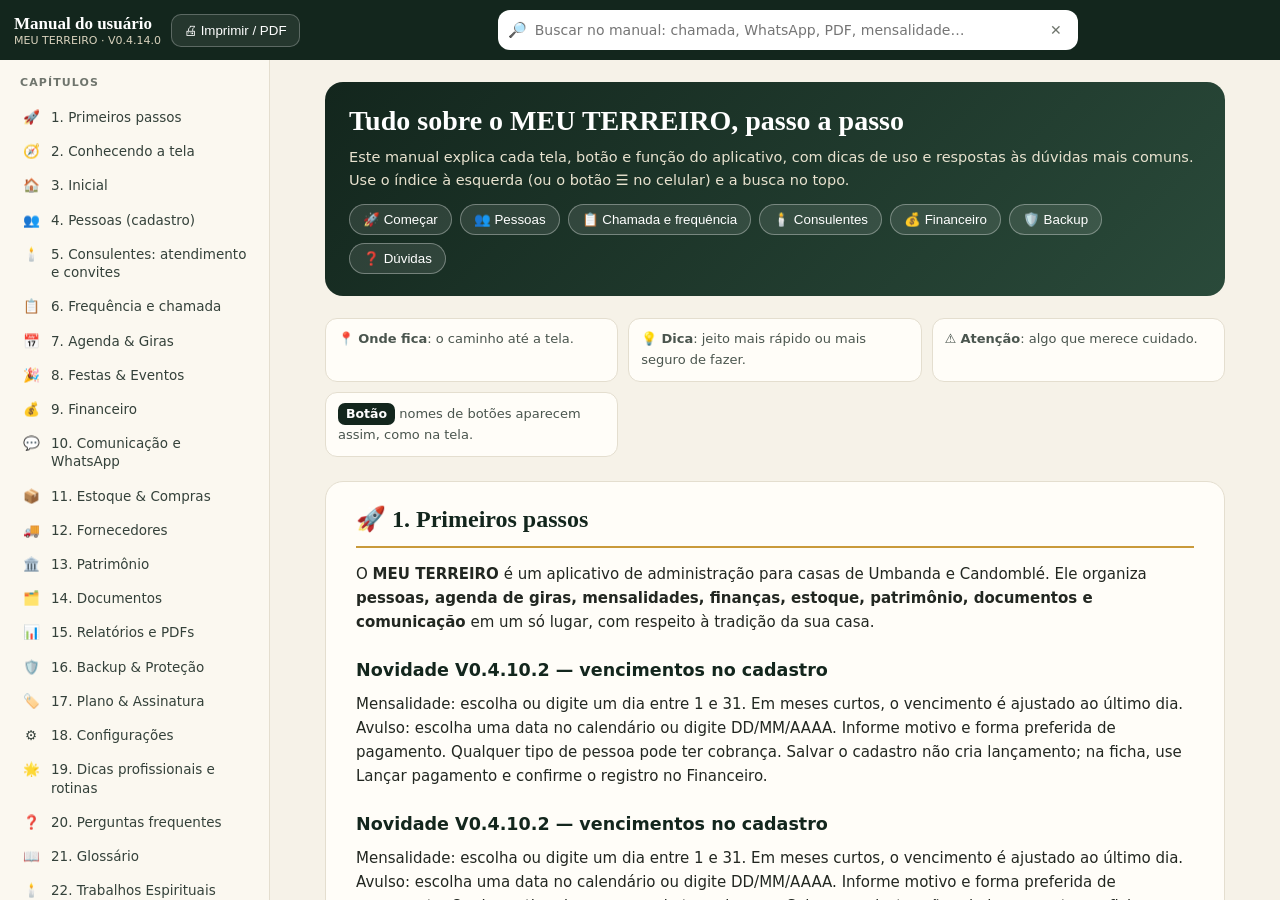
==== manual.html @ 9da07189 "Add files via upload" ====
<!doctype html>
<html lang="pt-BR"><head><meta charset="utf-8"><meta name="viewport" content="width=device-width,initial-scale=1"><title>Manual do usuário · MEU TERREIRO</title><style>html,body{margin:0;height:100%;background:#f6f2e8}</style></head><body><div id="app"></div><script>
const MT_MANUAL=[{"id": "inicio", "icon": "🚀", "title": "Primeiros passos", "html": "\n<p>O <b>MEU TERREIRO</b> é um aplicativo de administração para casas de Umbanda e Candomblé. Ele organiza <b>pessoas, agenda de giras, mensalidades, finanças, estoque, patrimônio, documentos e comunicação</b> em um só lugar, com respeito à tradição da sua casa.</p>\n<h3>Novidade V0.4.10.2 — vencimentos no cadastro</h3><p>Mensalidade: escolha ou digite um dia entre 1 e 31. Em meses curtos, o vencimento é ajustado ao último dia. Avulso: escolha uma data no calendário ou digite DD/MM/AAAA. Informe motivo e forma preferida de pagamento. Qualquer tipo de pessoa pode ter cobrança. Salvar o cadastro não cria lançamento; na ficha, use Lançar pagamento e confirme o registro no Financeiro.</p><h3>Novidade V0.4.10.2 — vencimentos no cadastro</h3><p>Mensalidade: escolha ou digite um dia entre 1 e 31. Em meses curtos, o vencimento é ajustado ao último dia. Avulso: escolha uma data no calendário ou digite DD/MM/AAAA. Informe motivo e forma preferida de pagamento. Qualquer tipo de pessoa pode ter cobrança. Salvar o cadastro não cria lançamento; na ficha, use Lançar pagamento e confirme o registro no Financeiro.</p><h3>Como seus dados são guardados</h3>\n<ul>\n<li>Os dados ficam <b>salvos no próprio aparelho</b> (celular ou computador), com cópia interna de segurança. Funciona mesmo sem internet depois de aberto uma vez.</li>\n<li>O celular e o computador <b>não sincronizam entre si</b>. Se usar nos dois, cada um terá seus próprios dados. Para levar os dados de um aparelho ao outro, use <span class=\"mm-b\">Backup completo</span> e <span class=\"mm-b\">Restaurar</span> (capítulo Backup &amp; Proteção).</li>\n<li>O app <b>nunca envia mensagens sozinho</b>: ele abre o WhatsApp com o texto pronto e você confirma o envio.</li>\n</ul>\n<h3>Primeiro acesso (criar o login)</h3>\n<div class=\"mm-where\"><b>📍 Onde fica:</b> tela “Prepare seu acesso”, que aparece ao abrir o app pela primeira vez.</div>\n<ol class=\"mm-steps\">\n<li>Digite o <b>nome do responsável</b> (administrador).</li>\n<li>Informe o <b>WhatsApp do administrador</b>. Ele é usado como destino seguro nos testes do Modo Demonstração, para nenhuma mensagem de teste chegar a outras pessoas.</li>\n<li>Escolha um <b>login</b> e crie uma <b>senha</b> (mínimo de 6 caracteres). Digite a senha de novo em <b>Confirme a senha</b>.</li>\n<li>Marque <b>“Li e aceito os Termos de Uso e a Política de Privacidade”</b>. Você pode ler os dois antes, tocando nos links.</li>\n<li>Toque em <span class=\"mm-b\">Criar acesso no MEU TERREIRO</span>. Em telas pequenas ou janelas baixas, role a tela até o fim para ver o botão.</li>\n</ol>\n<div class=\"mm-warn\"><b>⚠️ Atenção:</b> não existe recuperação automática de senha por e-mail, porque os dados ficam só no seu aparelho. Anote login e senha em local seguro e mantenha <b>backups</b> em dia.</div>\n<h3>Instalar como aplicativo</h3>\n<ul>\n<li><b>Android (Chrome):</b> menu ⋮ → <i>Instalar aplicativo</i>.</li>\n<li><b>iPhone/iPad (Safari):</b> botão Compartilhar → <i>Adicionar à Tela de Início</i>.</li>\n<li><b>Computador (Chrome/Edge):</b> ícone <i>Instalar</i> na barra de endereço.</li>\n</ul>\n<div class=\"mm-tip\"><b>💡 Dica:</b> instalado, o MEU TERREIRO abre com ícone próprio, em tela cheia, como um aplicativo comum.</div>\n<h3>Período gratuito e Plano PRO</h3>\n<p>O app oferece <b>30 dias grátis</b> por aparelho. Depois disso entra em <b>Modo Restrito</b>: seus dados continuam guardados, mas os módulos operacionais ficam bloqueados até a ativação do Plano PRO. Backup, restauração, configurações e assinatura continuam disponíveis. Detalhes no capítulo Plano &amp; Assinatura.</p>\n<h3>Roteiro recomendado para começar</h3>\n<ol class=\"mm-steps\">\n<li><b>Dados da Casa</b> (Configurações): nome, contatos, endereço, logo e texto do rodapé dos PDFs.</li>\n<li><b>Listas de apoio</b> (Configurações): valor padrão da mensalidade, categorias financeiras, centros de custo, tipos de evento e categorias de estoque.</li>\n<li><b>Pessoas</b>: cadastre mensalistas, consulentes e convidados.</li>\n<li><b>Agenda &amp; Giras</b>: cadastre as próximas giras e reuniões.</li>\n<li><b>Frequência</b>: ajuste a meta (Configurações → Frequência) e passe a fazer a chamada nas giras.</li>\n<li><b>Financeiro</b>: cadastre as contas em Caixa &amp; Bancos e comece a lançar.</li>\n<li><b>Backup</b>: faça seu primeiro <span class=\"mm-b\">Backup completo</span> e guarde fora do aparelho.</li>\n</ol>\n<div class=\"mm-tip\"><b>💡 Dica:</b> prefere aprender fazendo? Em <b>Configurações → Tutorial guiado</b> o app leva você tela por tela, e o botão <span class=\"mm-b\">Modo Demonstração</span> preenche tudo com dados fictícios para treinar sem risco.</div>\n"}, {"id": "tela", "icon": "🧭", "title": "Conhecendo a tela", "html": "\n<h3>No computador</h3>\n<p>O <b>menu lateral</b> fica à esquerda, em três grupos:</p>\n<table class=\"mm-table\"><thead><tr><th>Grupo</th><th>Telas</th></tr></thead><tbody>\n<tr><td>Principal</td><td>Inicial · Pessoas · Agenda &amp; Giras · Financeiro · Comunicação</td></tr>\n<tr><td>Organização</td><td>Festas &amp; Eventos · Estoque &amp; Compras · Fornecedores · Patrimônio · Documentos · Relatórios</td></tr>\n<tr><td>Sistema</td><td>Backup &amp; Proteção · Plano &amp; Assinatura · Configurações</td></tr>\n</tbody></table>\n<div class=\"mm-tip\"><b>💡 Dica:</b> se a janela for baixa (notebook), o menu lateral ganha uma <b>barra de rolagem</b> própria. Role para ver todos os itens.</div>\n<p>No <b>topo</b> ficam o nome da casa e a tela atual, a <b>busca</b> (lupa), o <b>sino</b> (pendências e avisos) e o seu perfil (Administrador).</p>\n<h3>No celular</h3>\n<p>A <b>barra inferior</b> traz os módulos principais: <b>Inicial, Pessoas, Agenda &amp; Giras, Financeiro, Estoque &amp; Compras</b> e <b>Mais</b>. Tudo o que não cabe na barra (Comunicação, Festas &amp; Eventos, Documentos, Fornecedores, Patrimônio, Relatórios, Backup &amp; Proteção e Configurações) está em <b>Mais</b>.</p>\n<div class=\"mm-tip\"><b>💡 Dica:</b> não achou uma função? Procure primeiro em <b>Mais</b>.</div>\n<h3>Padrões que se repetem em todo o app</h3>\n<table class=\"mm-table\"><thead><tr><th>Elemento</th><th>Como funciona</th></tr></thead><tbody>\n<tr><td>Botão escuro no topo</td><td>É a ação principal da tela (ex.: <span class=\"mm-b\">Novo cadastro</span>, <span class=\"mm-b\">Novo lançamento</span>).</td></tr>\n<tr><td>Janelas (modais)</td><td>Formulários abrem numa janela com <span class=\"mm-b w\">Cancelar</span> e <span class=\"mm-b\">Salvar</span>. Toque no ✕ ou em Cancelar para fechar sem salvar.</td></tr>\n<tr><td>Busca e filtros</td><td>Campos “Buscar…” filtram a lista enquanto você digita. Abas e botões em pílula filtram por situação.</td></tr>\n<tr><td>PDF</td><td>Quase todas as telas têm botão de PDF. O arquivo abre em outra janela para imprimir ou salvar.</td></tr>\n<tr><td>Máscaras</td><td>Telefones, valores em R$, CPF/CNPJ e CEP são formatados enquanto você digita. Em dinheiro, digite só os números: 8500 vira <b>85,00</b>.</td></tr>\n<tr><td>Datas</td><td>Mostradas como dd/mm/aaaa. Os campos de data usam o seletor do seu aparelho.</td></tr>\n<tr><td>Valores</td><td>Em reais (R$). O botão <span class=\"mm-b w\">Ocultar valores</span>, no Financeiro, esconde os números quando outras pessoas estiverem olhando a tela.</td></tr>\n</tbody></table>\n"}, {"id": "inicial", "icon": "🏠", "title": "Inicial", "html": "\n<p>A tela <b>Inicial</b> é a sua central de atenção: mostra o que exige ação sem você precisar abrir cada módulo.</p>\n<div class=\"mm-where\"><b>📍 Onde fica:</b> menu → <b>Inicial</b> (primeiro item).</div>\n<table class=\"mm-table\"><thead><tr><th>Bloco</th><th>O que mostra</th></tr></thead><tbody>\n<tr><td>Próxima gira</td><td>O próximo compromisso da agenda, com data, hora e local.</td></tr>\n<tr><td>Avisos importantes</td><td>Alertas que merecem sua atenção, como: <b>chamada pendente</b> de uma gira recente, pessoas com <b>faltas seguidas</b> ou <b>abaixo da meta</b> de frequência, e lembrete de <b>backup externo</b>. Cada aviso é um botão que leva direto à tela certa; os avisos de frequência mostram <b>os nomes</b> das pessoas e abrem a lista já filtrada.</td></tr>\n<tr><td>Precisa de atenção</td><td>Resumo do Financeiro (valor a pagar) e do Estoque (itens abaixo do mínimo).</td></tr>\n<tr><td>Ações rápidas</td><td><span class=\"mm-b\">Nova pessoa</span> · <span class=\"mm-b\">Novo compromisso</span> · <span class=\"mm-b\">Novo lançamento</span> · <span class=\"mm-b\">Programar mensagem</span>.</td></tr>\n</tbody></table>\n<div class=\"mm-tip\"><b>💡 Dica:</b> comece o dia pela Inicial e termine zerando os avisos. O <b>sino</b> no topo reúne as pendências em qualquer tela.</div>\n<div class=\"mm-warn\"><b>⚠️ Atenção:</b> se aparecer o aviso “Período gratuito encerrado · Modo Restrito”, veja o capítulo Plano &amp; Assinatura. Seus dados continuam preservados.</div>\n"}, {"id": "pessoas", "icon": "👥", "title": "Pessoas (cadastro)", "html": "\n<p><b>Pessoas</b> (antigo “Filhos da Casa”) é o cadastro principal. Ele serve de base para agenda, mensalidades, frequência, comunicação e documentos. O nome do módulo pode ser trocado em <b>Configurações → Terminologia</b>.</p>\n<div class=\"mm-where\"><b>📍 Onde fica:</b> menu → <b>Pessoas</b>. A tela tem duas abas: <b>Cadastro</b> (esta) e <b>Frequência</b> (capítulo seguinte).</div>\n<h3>Tipos de pessoa</h3>\n<table class=\"mm-table\"><thead><tr><th>Tipo</th><th>Para quem é</th><th>Contribuição</th></tr></thead><tbody>\n<tr><td>Mensalista</td><td>Quem faz parte da casa e contribui.</td><td>Mensalidade, Valor avulso ou Isento.</td></tr>\n<tr><td>Consulente</td><td>Quem frequenta a assistência e busca atendimento.</td><td>Sem contribuição ou Valor avulso.</td></tr>\n<tr><td>Convidado</td><td>Visitas e convidados.</td><td>Nenhuma.</td></tr>\n<tr><td>Outro</td><td>Qualquer vínculo que não se encaixe nos anteriores.</td><td>Nenhuma.</td></tr>\n</tbody></table>\n<div class=\"mm-tip\"><b>💡 Dica:</b> só quem é <b>Mensalista com forma “Mensalidade”</b> aparece em Financeiro → Mensalidades e como “Pendente”. Consulentes e convidados <b>nunca</b> aparecem como inadimplentes.</div>\n<h3>Cadastrar uma pessoa</h3>\n<ol class=\"mm-steps\">\n<li>Toque em <span class=\"mm-b\">Novo cadastro</span> (ou em <span class=\"mm-b\">Nova pessoa</span>, na Inicial).</li>\n<li>Preencha <b>Nome completo</b> e escolha o <b>Tipo de pessoa</b> e a <b>Situação</b> (Ativa, Inativa ou Afastada).</li>\n<li>Informe <b>Telefone</b> e <b>WhatsApp</b> (com DDD; a máscara formata sozinha), <b>E-mail</b>, <b>Nascimento</b> e <b>Data de entrada</b>.</li>\n<li>Escolha a <b>Função / vínculo</b> na lista. Se não encontrar, escolha <b>＋ Outra função (digitar manualmente)</b>, escreva e salve: a nova função fica guardada para os próximos cadastros.</li>\n<li>Preencha o <b>Grupo</b> se a casa trabalha com grupos.</li>\n<li>Na caixa <b>Contribuição</b>, escolha a <b>forma de contribuição</b> (as opções dependem do tipo) e, se houver, o <b>valor</b>. Em branco na mensalidade, vale o valor padrão da casa.</li>\n<li>Em consulentes aparece <b>“Quer receber convite para as giras”</b>. Marque quem pediu para ser avisado.</li>\n<li><b>Controlar frequência</b>: já vem marcado para Mensalistas. Desmarque quem não entra na chamada; marque em outros tipos quando fizer sentido.</li>\n<li>Opcional: <b>Contato de emergência</b> e <b>Observação restrita</b> (anotação interna que <u>nunca</u> sai nos PDFs).</li>\n<li>Toque em <span class=\"mm-b\">Salvar</span>.</li>\n</ol>\n<h3>Funções disponíveis na lista</h3>\n<p>A lista traz cargos <b>gerais</b> (Filho(a) da Casa, Médium, Diretoria, Tesouraria, Secretaria, Voluntário), da <b>Umbanda</b> (Dirigente Espiritual, Pai/Mãe Pequeno(a), Médium de Incorporação, de Corrente/Desenvolvimento e de Sustentação, Cambono, Curimbeiro/Ogã, Zelador(a) de Altar/Peji) e do <b>Candomblé</b> (Ialorixá, Babalorixá, Iyaegbé/Babaegbé, Ialaxé/Babalaxé, Iyakekerê/Babakekerê, Abiã, Iyawô/Cassuté, Ebomi, Alabê, Ogã, Ekedi, Axogum, Iyabassé, Babalossayn, Pejigan, Iyamoro/Dagã/Sidagã, Iyaefun/Babaefun). Funções que você cadastrar manualmente aparecem no grupo “Cadastradas por você”.</p>\n<h3>A lista de pessoas</h3>\n<p>No computador a lista é uma <b>tabela</b> (Nome, Tipo · Função, Aniversário, Contribuição, Contato); no celular, <b>cartões</b>. As duas mostram as mesmas informações.</p>\n<table class=\"mm-table\"><thead><tr><th>Botão / campo</th><th>O que faz</th></tr></thead><tbody>\n<tr><td>Buscar</td><td>Procura por nome, telefone ou função.</td></tr>\n<tr><td>Todos · Ativos · Pendentes · Inativos</td><td>Filtra pela situação. “Pendentes” são mensalistas sem a mensalidade do mês.</td></tr>\n<tr><td>Todos os tipos · Mensalistas · Consulentes · Convidados</td><td>Filtra pelo tipo de pessoa (com a contagem de cada um).</td></tr>\n<tr><td>🎂 Aniversariantes do mês</td><td>Abre a lista de aniversários do mês (veja abaixo).</td></tr>\n<tr><td>📅 Agendar atendimento</td><td>Agenda um atendimento de consulente (capítulo Consulentes).</td></tr>\n<tr><td>📣 Convidar consulentes para gira</td><td>Convida consulentes um a um pelo WhatsApp (capítulo Consulentes).</td></tr>\n<tr><td>PDF desta lista</td><td>Gera o PDF exatamente com os filtros que estão na tela.</td></tr>\n<tr><td>WhatsApp</td><td>Aparece para toda pessoa que tem WhatsApp cadastrado. Abre a conversa com uma mensagem pronta (lembrete de mensalidade, se estiver pendente, ou mensagem geral).</td></tr>\n<tr><td>🎂 Parabenizar</td><td>Aparece no dia do aniversário da pessoa e abre o WhatsApp com a mensagem de feliz aniversário.</td></tr>\n<tr><td>Abrir / Abrir ficha</td><td>Abre a ficha individual.</td></tr>\n</tbody></table>\n<h3>Aniversariantes do mês</h3>\n<ol class=\"mm-steps\">\n<li>Toque em <span class=\"mm-b g\">🎂 Aniversariantes do mês</span>. O número ao lado mostra quantos são.</li>\n<li>Troque o <b>Mês</b> no seletor para ver outros meses.</li>\n<li>Em cada nome, <span class=\"mm-b g\">Parabéns</span> abre o WhatsApp com a mensagem pronta; <span class=\"mm-b w\">PDF</span> gera a lista do mês.</li>\n</ol>\n<p>No dia do aniversário, um aviso “Aniversário hoje” aparece também no topo da lista, com o botão <span class=\"mm-b g\">Parabenizar</span>.</p>\n<div class=\"mm-tip\"><b>💡 Dica:</b> preencha o <b>Nascimento</b> de todos: é ele que alimenta os aniversários. Pessoas inativas não entram na lista.</div>\n<h3>Ficha individual</h3>\n<div class=\"mm-where\"><b>📍 Onde fica:</b> Pessoas → <span class=\"mm-b w\">Abrir</span> na linha da pessoa.</div>\n<p>Mostra os dados completos (tipo, função, aniversário, contribuição, <b>frequência dos últimos 3 meses</b>) e o <b>histórico</b> vinculado. Botões: <span class=\"mm-b w\">Editar</span> (também permite excluir), <span class=\"mm-b w\">WhatsApp</span> e <span class=\"mm-b w\">PDF da ficha</span>.</p>\n<div class=\"mm-warn\"><b>⚠️ Atenção:</b> para quem deixou a casa, prefira marcar como <b>Inativa</b> em vez de excluir: assim o histórico é preservado. O <b>PDF da ficha</b> não inclui a observação restrita.</div>\n"}, {"id": "consulentes", "icon": "🕯️", "title": "Consulentes: atendimento e convites", "html": "\n<p>Dois recursos facilitam o dia a dia com a assistência: <b>agendar atendimento</b> (com confirmação pelo WhatsApp) e <b>convidar para as giras</b> sem precisar lembrar de um por um.</p>\n<h3>Agendar atendimento</h3>\n<div class=\"mm-where\"><b>📍 Onde fica:</b> Pessoas → <span class=\"mm-b\">📅 Agendar atendimento</span> (geral) ou <span class=\"mm-b w\">📅 Agendar</span> na linha do consulente. Também na <b>Agenda</b> e em <b>Comunicação</b>.</div>\n<ol class=\"mm-steps\">\n<li>Escolha o <b>Consulente</b> (já vem selecionado se você abriu pela linha dele).</li>\n<li>Informe <b>Data</b> e <b>Horário</b>.</li>\n<li>Escolha a <b>Modalidade</b>:\n <ul><li><b>Presencial:</b> aparece o campo <b>Endereço enviado ao consulente</b>. Ele vem preenchido com o endereço da casa (Configurações → Dados da Casa) e pode ser ajustado.</li>\n <li><b>Online:</b> aparece <b>Link da videochamada (opcional)</b>. Se você ainda não criou o link, deixe em branco: a mensagem avisa que o link será criado e enviado antes do horário. Se já tiver, cole o link e ele segue na mensagem.</li></ul></li>\n<li>Escreva <b>Observações internas</b>, se quiser.</li>\n<li>Toque em <span class=\"mm-b\">Salvar na agenda</span> para só registrar, ou em <span class=\"mm-b g\">Salvar e enviar WhatsApp</span> para registrar e abrir a confirmação pronta no WhatsApp.</li>\n</ol>\n<p>O atendimento fica <b>registrado na Agenda</b> como compromisso do tipo <i>Atendimento</i>, vinculado ao consulente, com status Confirmado.</p>\n<div class=\"mm-tip\"><b>💡 Dica:</b> a mensagem de confirmação traz data, dia da semana, horário e modalidade, com a orientação de chegar 15 minutos antes (presencial) ou de entrar em local tranquilo e com boa conexão (online).</div>\n<div class=\"mm-warn\"><b>⚠️ Atenção:</b> se o consulente não tiver WhatsApp cadastrado, o atendimento é salvo normalmente, mas a mensagem não pode ser enviada.</div>\n<h3>Convidar consulentes para a gira</h3>\n<div class=\"mm-where\"><b>📍 Onde fica:</b> Pessoas → <span class=\"mm-b\">📣 Convidar consulentes para gira</span>. Também na <b>Agenda</b> e em <b>Comunicação → Mensagens para consulentes</b>.</div>\n<ol class=\"mm-steps\">\n<li>Escolha a <b>Gira</b> na lista (aparecem as próximas giras cadastradas na Agenda). Se não houver nenhuma, cadastre antes na Agenda (tipo <b>Gira</b>).</li>\n<li>Leia e, se quiser, ajuste o texto em <b>Mensagem do convite</b>. Variáveis: <code>{nome}</code>, <code>{evento}</code>, <code>{data}</code>, <code>{hora}</code>, <code>{local}</code> e <code>{casa}</code>. O texto que você ajustar fica salvo para os próximos convites.</li>\n<li>Confira a lista: cada consulente tem uma caixa de seleção. Quem <b>não tem WhatsApp</b> ou <b>prefere não receber convites</b> fica bloqueado e identificado.</li>\n<li>Toque em <span class=\"mm-b\">Enviar para o próximo</span>. O WhatsApp abre com o convite do próximo consulente da fila. Confirme o envio lá, volte ao app e toque de novo. O contador mostra quantos faltam.</li>\n<li>Quem já teve o convite aberto aparece com a data e o selo ✓. Use <span class=\"mm-b w\">Reenviar</span> numa linha para repetir, ou <span class=\"mm-b w\">Limpar marcações</span> para recomeçar a fila.</li>\n</ol>\n<div class=\"mm-tip\"><b>💡 Dica:</b> muitos consulentes esporádicos pedem para ser avisados das giras. Marque <b>“Quer receber convite para as giras”</b> no cadastro de cada um e use o convite toda semana: são poucos toques para avisar todos.</div>\n<div class=\"mm-warn\"><b>⚠️ Atenção:</b> o WhatsApp abre <b>uma conversa por vez</b>; é uma regra do próprio WhatsApp e do navegador. O app não consegue disparar para todos de uma só vez, e a marcação “aberto” indica que o convite foi preparado, não que a mensagem foi entregue.</div>\n"}, {"id": "frequencia", "icon": "📋", "title": "Frequência e chamada", "html": "\n<p>Controle a presença dos médiuns e filhos da casa: faça a <b>chamada</b> na gira, acompanhe o <b>relatório de frequência</b>, defina uma <b>meta</b> e receba <b>alertas</b>.</p>\n<h3>Quem entra na chamada</h3>\n<p>Entram as pessoas com <b>Controlar frequência</b> marcado no cadastro (por padrão, os <b>Mensalistas</b> ativos). Consulentes e convidados ficam de fora, mas dá para <b>incluir outra pessoa</b> na hora da chamada ou ligar o controle no cadastro dela.</p>\n<h3>Fazer a chamada</h3>\n<div class=\"mm-where\"><b>📍 Onde fica:</b> botão <span class=\"mm-b g\">📋 Fazer chamada</span> em <b>Agenda &amp; Giras</b>, em <b>Pessoas → Frequência</b> e nos avisos da <b>Inicial</b>; ou abra o compromisso na Agenda e toque em <span class=\"mm-b w\">📋 Fazer chamada</span>.</div>\n<ol class=\"mm-steps\">\n<li>Escolha o compromisso (a lista mostra os dos últimos 60 dias que contam para a frequência, com o selo “Chamada pendente” ou “Chamada feita”).</li>\n<li>Para cada pessoa, toque no status: <b>Presente</b>, <b>Atrasado</b>, <b>Falta</b> ou <b>Justif.</b> (justificada). Tocar de novo no mesmo status limpa a marcação.</li>\n<li>Atalhos: <span class=\"mm-b w\">✓ Marcar todos presentes</span> (marca só quem ainda está sem status) e <span class=\"mm-b w\">Limpar tudo</span>. Use a busca para achar um nome.</li>\n<li>Acompanhe os contadores no alto: presentes, atrasados, faltas, justificadas e <b>sem marcação</b>.</li>\n<li>Precisa incluir alguém fora da lista (um consulente, por exemplo)? Use <span class=\"mm-b w\">＋ Incluir outra pessoa</span>, no fim da lista.</li>\n<li>A caixa <b>“Esta chamada conta para a frequência”</b> vem marcada conforme o tipo do compromisso. Desmarque numa gira especial que não deva entrar no cálculo.</li>\n<li>Toque em <span class=\"mm-b\">Salvar chamada</span>. O botão <span class=\"mm-b w\">PDF</span> gera a lista de chamada.</li>\n</ol>\n<div class=\"mm-tip\"><b>💡 Dica:</b> a chamada pode ser feita na hora (no celular, com um toque por nome) ou depois, quando o Pai ou a Mãe de Santo tiver a lista. Você pode reabrir e corrigir uma chamada quando quiser: o botão passa a se chamar <b>Ver / editar chamada</b>.</div>\n<h3>Relatório de frequência</h3>\n<div class=\"mm-where\"><b>📍 Onde fica:</b> Pessoas → aba <b>Frequência</b>. Também em Relatórios → Frequência.</div>\n<table class=\"mm-table\"><thead><tr><th>Item</th><th>O que mostra</th></tr></thead><tbody>\n<tr><td>Período</td><td>Mês atual · Últimos 3 meses · Ano atual · Tudo.</td></tr>\n<tr><td>Tipo</td><td>Filtra por tipo de compromisso (Gira, Reunião…).</td></tr>\n<tr><td>Buscar pessoa</td><td>Filtra a lista pelo nome.</td></tr>\n<tr><td>Chamadas no período</td><td>Quantas chamadas foram feitas.</td></tr>\n<tr><td>Frequência média</td><td>Média das porcentagens das pessoas.</td></tr>\n<tr><td>Abaixo da meta</td><td>Quantas pessoas estão abaixo da meta definida.</td></tr>\n<tr><td>Faltas seguidas</td><td>Quantas pessoas estão com o número de faltas seguidas que aciona o alerta.</td></tr>\n<tr><td>Chamadas pendentes</td><td>Compromissos recentes cuja chamada ainda não foi feita, com botão <span class=\"mm-b g\">Fazer chamada</span>.</td></tr>\n<tr><td>Frequência por pessoa</td><td>Porcentagem com barra colorida (verde: dentro da meta; amarelo: perto; vermelho: abaixo), mais o total de presenças, atrasos, faltas e justificadas. Por padrão as pessoas com menor frequência aparecem primeiro.</td></tr>\n<tr><td>Por tipo de compromisso</td><td>Frequência média de cada tipo.</td></tr>\n<tr><td>PDF do relatório</td><td>Gera o relatório com os filtros da tela.</td></tr>\n<tr><td>Ficha</td><td>Abre a ficha da pessoa.</td></tr>\n</tbody></table>\n<h3>Filtros, ordem e destaque</h3>\n<p>Logo abaixo dos indicadores há <b>botões de classificação</b>, cada um com a contagem de pessoas:</p>\n<table class=\"mm-table\"><thead><tr><th>Filtro</th><th>Mostra</th></tr></thead><tbody>\n<tr><td>Todos</td><td>Todas as pessoas com controle de frequência.</td></tr>\n<tr><td>⚠️ Faltas seguidas</td><td>Quem está com o número de faltas seguidas que dispara o alerta (padrão: 3 ou mais).</td></tr>\n<tr><td>Abaixo da meta</td><td>Quem está abaixo da meta de frequência.</td></tr>\n<tr><td>Dentro da meta</td><td>Quem está na meta ou acima.</td></tr>\n<tr><td>Presença total</td><td>Quem tem 100% de presença no período.</td></tr>\n<tr><td>Com faltas · Com atrasos</td><td>Quem teve ao menos uma falta (ou um atraso) no período.</td></tr>\n<tr><td>Sem registro</td><td>Quem não tem nenhuma chamada marcada no período.</td></tr>\n</tbody></table>\n<ul>\n<li><b>Ordenar:</b> Pior frequência primeiro (padrão), Melhor frequência primeiro, Mais faltas, Mais atrasos ou Nome (A–Z).</li>\n<li><b>Período:</b> Últimos 30 dias, Mês atual, Últimos 3 meses, Ano atual ou Tudo. Junto com <b>Tipo</b> e a busca, os filtros se combinam.</li>\n<li>Os cartões <b>Abaixo da meta</b> e <b>faltas seguidas</b>, no topo, também são botões: toque para filtrar.</li>\n</ul>\n<div class=\"mm-tip\"><b>💡 Dica:</b> <b>quem tem faltas seguidas fica sempre fixado no topo da lista</b>, em destaque vermelho, com o nome, o número de faltas e as <b>datas em que faltou</b>, qualquer que seja a ordem escolhida. O aviso da tela Inicial mostra os nomes e, ao tocar, abre a lista já filtrada.</div>\n<h3>Regras e meta</h3>\n<div class=\"mm-where\"><b>📍 Onde fica:</b> botão <span class=\"mm-b w\">⚙️ Regras e meta</span> (aba Frequência) ou <b>Configurações → Frequência → Configurar</b>.</div>\n<table class=\"mm-table\"><thead><tr><th>Regra</th><th>O que define</th></tr></thead><tbody>\n<tr><td>Meta mínima (%)</td><td>Frequência esperada. Padrão: 75%.</td></tr>\n<tr><td>Avisar após quantas faltas seguidas</td><td>Padrão: 3.</td></tr>\n<tr><td>Mínimo de chamadas para avisar “abaixo da meta”</td><td>Evita alarme falso no começo. Padrão: 3.</td></tr>\n<tr><td>Falta justificada conta como</td><td><b>Não entra no cálculo</b> (padrão), <b>Presença</b> ou <b>Falta</b>.</td></tr>\n<tr><td>Tipos que contam</td><td>Quais tipos de compromisso entram na frequência. Padrão: Gira e Reunião. Para incluir Desenvolvimento, Mutirão etc., crie esses tipos em Configurações → Listas de apoio e marque-os aqui.</td></tr>\n</tbody></table>\n<h3>Como a porcentagem é calculada</h3>\n<p><b>Frequência = presenças ÷ chamadas consideradas.</b> <b>Atraso conta como presença.</b> Falta conta como falta. A justificada segue a regra escolhida acima. Quem ficou <b>sem marcação</b> numa chamada não entra naquela conta.</p>\n<p><i>Exemplo:</i> em 8 giras, uma pessoa teve 5 presenças, 1 atraso, 1 falta e 1 justificada. Com a justificada “neutra”: (5+1) ÷ (5+1+1) = <b>86%</b>. Se a justificada contar como falta: 6 ÷ 8 = <b>75%</b>.</p>\n<h3>Alertas</h3>\n<ul>\n<li><b>Na Inicial:</b> “Chamada pendente”, “N pessoas com 3+ faltas seguidas” e “N pessoas abaixo da meta”. Cada aviso leva direto à tela certa.</li>\n<li><b>Na lista de frequência:</b> selos “3 faltas seguidas” e “Abaixo da meta” ao lado do nome.</li>\n</ul>\n<h3>💬 Sentimos sua falta</h3>\n<p>Em quem está com alerta e tem WhatsApp aparece o botão <span class=\"mm-b g\">💬 Sentimos sua falta</span>. Ele abre o WhatsApp com uma mensagem acolhedora: pergunta como a pessoa está, oferece apoio e convida para voltar. Você confirma o envio.</p>\n<div class=\"mm-tip\"><b>💡 Dica:</b> use o alerta para <b>acolher</b>, não para cobrar. Muitas ausências têm motivo de saúde, trabalho ou família.</div>\n<div class=\"mm-warn\"><b>⚠️ Atenção:</b> as chamadas antigas não existem no app. O relatório passa a valer a partir da primeira chamada que você registrar. Os dados de frequência ficam só na área administrativa.</div>\n"}, {"id": "agenda", "icon": "📅", "title": "Agenda & Giras", "html": "\n<p>A Agenda organiza giras, reuniões, tarefas, compras e atendimentos.</p>\n<div class=\"mm-where\"><b>📍 Onde fica:</b> menu → <b>Agenda &amp; Giras</b> (também na barra inferior do celular).</div>\n<h3>Formas de ver a agenda</h3>\n<table class=\"mm-table\"><thead><tr><th>Botão</th><th>O que mostra</th></tr></thead><tbody>\n<tr><td>Calendário</td><td>Visão mensal em grade (a principal).</td></tr>\n<tr><td>Dia · Semana · Quinzenal · Mensal · Trimestral · Ano</td><td>Listas de compromissos para o período escolhido.</td></tr>\n<tr><td>Data inicial / Data final + Aplicar</td><td>Período personalizado. <span class=\"mm-b w\">Limpar</span> volta ao padrão.</td></tr>\n<tr><td>‹ Hoje ›</td><td>Navega entre meses; <b>Hoje</b> volta ao dia atual.</td></tr>\n</tbody></table>\n<h3>Lendo o calendário</h3>\n<ul>\n<li>Dias com compromisso têm <b>fundo dourado</b>, um <b>ponto laranja</b> e um <b>número</b> no canto com a quantidade de compromissos.</li>\n<li>O dia <b>selecionado</b> fica <b>verde</b>. O dia de hoje tem o número num círculo escuro.</li>\n<li>Abaixo do calendário aparece <b>“Compromissos de dd/mm/aaaa”</b> com os do dia selecionado e o botão <span class=\"mm-b w\">Abrir</span>.</li>\n</ul>\n<h3>Cadastrar um compromisso</h3>\n<ol class=\"mm-steps\">\n<li>Toque em <span class=\"mm-b\">Novo compromisso</span> (ou em <b>Novo compromisso</b> na Inicial).</li>\n<li>Preencha <b>Título</b>, <b>Tipo</b> (Gira, Reunião, Festa, Evento, Tarefa, Compra, Atendimento, Manutenção, Administrativo, Outro; a lista vem das Listas de apoio) e <b>Status</b>.</li>\n<li>Informe <b>Data</b>, <b>Hora</b>, <b>Final</b>, <b>Local</b> e <b>Responsável</b>.</li>\n<li>Descreva os <b>Materiais necessários</b> e as <b>Observações</b>. Salve.</li>\n</ol>\n<h3>Detalhe do compromisso</h3>\n<p>Ao tocar em <span class=\"mm-b w\">Abrir</span> você vê data e horário, local, responsável, materiais, <b>participantes</b>, financeiro vinculado e observações. Botões:</p>\n<table class=\"mm-table\"><thead><tr><th>Botão</th><th>O que faz</th></tr></thead><tbody>\n<tr><td>📋 Fazer chamada</td><td>Abre a chamada deste compromisso (veja Frequência e chamada).</td></tr>\n<tr><td>Mensagem</td><td>Prepara o lembrete do compromisso para o WhatsApp.</td></tr>\n<tr><td>Editar</td><td>Altera os dados do compromisso.</td></tr>\n</tbody></table>\n<h3>Atalhos da Agenda</h3>\n<table class=\"mm-table\"><thead><tr><th>Botão</th><th>O que faz</th></tr></thead><tbody>\n<tr><td>📋 Fazer chamada</td><td>Escolhe uma gira recente e abre a chamada.</td></tr>\n<tr><td>📅 Agendar atendimento</td><td>Agenda atendimento de consulente.</td></tr>\n<tr><td>📣 Convidar consulentes para gira</td><td>Abre a fila de convites.</td></tr>\n<tr><td>PDF semana · PDF mês · PDF ano</td><td>Gera o PDF da agenda no período.</td></tr>\n</tbody></table>\n<div class=\"mm-tip\"><b>💡 Dica:</b> para a chamada contar na frequência, o compromisso precisa ser de um tipo marcado em Frequência → Regras e meta (por padrão, <b>Gira</b> e <b>Reunião</b>).</div>\n"}, {"id": "eventos", "icon": "🎉", "title": "Festas & Eventos", "html": "\n<p>Use este módulo quando uma festa ou evento precisar de <b>organização própria</b>, com receitas e despesas ligadas a ele. A <b>Agenda</b> organiza compromissos do dia a dia; <b>Festas &amp; Eventos</b> organiza um projeto maior.</p>\n<div class=\"mm-where\"><b>📍 Onde fica:</b> menu → <b>Festas &amp; Eventos</b> (no celular: Mais → Festas &amp; Eventos).</div>\n<table class=\"mm-table\"><thead><tr><th>Botão / campo</th><th>O que faz</th></tr></thead><tbody>\n<tr><td>Novo evento</td><td>Cadastra um evento (mesmo formulário do compromisso: título, tipo, status, data, hora, local, responsável, materiais, observações).</td></tr>\n<tr><td>Data inicial / final + Aplicar / Limpar</td><td>Filtra os eventos por período, útil para consultar programações antigas ou futuras.</td></tr>\n<tr><td>PDF</td><td>Gera o PDF da lista de eventos.</td></tr>\n<tr><td>Abrir</td><td>Abre o detalhe do evento.</td></tr>\n</tbody></table>\n<p>Cada evento mostra o <b>resumo financeiro</b> (entradas e saídas ligadas a ele). Para ligar um lançamento a um evento, escolha o evento no campo <b>Evento vinculado</b> ao criar o lançamento no Financeiro.</p>\n<div class=\"mm-tip\"><b>💡 Dica:</b> vincule despesas e contribuições ao evento: no fim da festa você sabe exatamente quanto custou e quanto entrou.</div>\n"}, {"id": "financeiro", "icon": "💰", "title": "Financeiro", "html": "\n<p>O Financeiro reúne receitas, despesas, contas, fundos, mensalidades e a prestação de contas, tudo ligado a pessoas e eventos.</p>\n<div class=\"mm-where\"><b>📍 Onde fica:</b> menu → <b>Financeiro</b> (também na barra inferior do celular).</div>\n<h3>O painel do topo</h3>\n<table class=\"mm-table\"><thead><tr><th>Item</th><th>O que mostra</th></tr></thead><tbody>\n<tr><td>Entradas recebidas</td><td>Receitas já recebidas.</td></tr>\n<tr><td>Saídas pagas</td><td>Despesas já pagas.</td></tr>\n<tr><td>Resultado</td><td>Recebido − pago.</td></tr>\n<tr><td>Pendências</td><td>A receber + a pagar.</td></tr>\n<tr><td>Data inicial / final + Aplicar</td><td>Filtra indicadores e lançamentos por período. <span class=\"mm-b w\">Limpar</span> remove o filtro. Os saldos de Caixa &amp; Bancos e Fundos continuam acumulados.</td></tr>\n<tr><td>Ocultar valores</td><td>Esconde os números na tela.</td></tr>\n<tr><td>PDF semana · mês · ano</td><td>Relatório financeiro do período.</td></tr>\n<tr><td>Novo lançamento</td><td>Registra receita, despesa ou transferência.</td></tr>\n</tbody></table>\n<h3>Novo lançamento</h3>\n<ol class=\"mm-steps\">\n<li>Toque em <span class=\"mm-b\">Novo lançamento</span> e escolha o <b>Tipo</b>: <b>Receita</b>, <b>Despesa</b> ou <b>Transferência</b>.</li>\n<li>Informe <b>Data</b>, <b>Competência</b> (mês a que o valor se refere) e <b>Status</b> (Recebido, Pago, Concluído, Pendente, Vencido, Cancelado…).</li>\n<li>Escreva a <b>Descrição</b> e escolha <b>Categoria</b>, <b>Subcategoria</b> e <b>Centro de custo</b>.</li>\n<li>Em <b>Fundo / finalidade</b>, vincule o valor a um fundo (opcional).</li>\n<li>Escolha a <b>Conta</b> (Caixa físico, Conta corrente, Pix…). Na <b>Transferência</b> aparecem <b>Conta origem</b> e <b>Conta destino</b>.</li>\n<li>Digite o <b>Valor</b> (só os números: 8500 vira 85,00).</li>\n<li>Vincule uma <b>Pessoa</b> e/ou um <b>Evento</b> e informe a <b>Forma de pagamento</b> e <b>Observações</b>, se quiser. Salve.</li>\n</ol>\n<div class=\"mm-tip\"><b>💡 Dica:</b> quanto mais vínculos (pessoa, evento, fundo, centro de custo), mais úteis ficam os relatórios.</div>\n<div class=\"mm-warn\"><b>⚠️ Atenção:</b> transferência entre contas <b>não é receita nem despesa</b>: só muda o dinheiro de lugar. Os valores são guardados em centavos e mostrados em R$.</div>\n<h3>As abas do Financeiro</h3>\n<table class=\"mm-table\"><thead><tr><th>Aba</th><th>Para que serve</th></tr></thead><tbody>\n<tr><td>Movimentações</td><td>Todos os lançamentos, do mais recente ao mais antigo. Cada um tem o botão <span class=\"mm-b w\">Editar</span>.</td></tr>\n<tr><td>Contas a pagar</td><td>Despesas pendentes ou vencidas.</td></tr>\n<tr><td>Contas a receber</td><td>Receitas pendentes.</td></tr>\n<tr><td>Caixa &amp; Bancos</td><td>As contas da casa (Caixa físico, Conta corrente, Pix) com o <b>saldo acumulado</b> calculado pelos lançamentos.</td></tr>\n<tr><td>Fundos</td><td>Recursos separados por finalidade (veja abaixo).</td></tr>\n<tr><td>Mensalidades</td><td>Acompanhamento da contribuição mensal dos Mensalistas (veja abaixo).</td></tr>\n<tr><td>Centros de custo</td><td>Entradas, saídas e resultado de cada centro (Administração, Manutenção, Cozinha, Festa, Gira, Material, Patrimônio, Outros).</td></tr>\n<tr><td>Conciliação</td><td>Confere o saldo calculado com o saldo real da conta.</td></tr>\n<tr><td>Orçamento</td><td>Compara o valor previsto com o realizado por centro de custo.</td></tr>\n<tr><td>Prestação de contas</td><td>Gera o relatório gerencial do mês em PDF.</td></tr>\n</tbody></table>\n<h3>Fundos</h3>\n<p>Um <b>fundo</b> separa o dinheiro por finalidade (Obras, Manutenção, Festa de Ogum…) sem criar nova conta bancária.</p>\n<table class=\"mm-table\"><thead><tr><th>Botão / campo</th><th>O que faz</th></tr></thead><tbody>\n<tr><td>Novo fundo</td><td>Cria um fundo: <b>Nome</b>, <b>Saldo inicial</b>, <b>Meta</b>, <b>Status</b> (Ativo/Arquivado) e <b>Descrição / finalidade</b>.</td></tr>\n<tr><td>Transferir</td><td>Move valor de um fundo para outro (Origem, Destino, Data, Valor e Motivo). Não movimenta o Caixa &amp; Bancos.</td></tr>\n<tr><td>Abrir um fundo</td><td>Mostra saldo, entradas, saídas, meta e % alcançado, movimentações vinculadas e transferências internas. Botões: Editar, Transferir, PDF.</td></tr>\n<tr><td>PDF</td><td>Relatório de todos os fundos (saldos, metas e arquivados).</td></tr>\n</tbody></table>\n<h3>Mensalidades</h3>\n<div class=\"mm-where\"><b>📍 Onde fica:</b> Financeiro → aba <b>Mensalidades</b>.</div>\n<p>Lista apenas as pessoas do tipo <b>Mensalista</b> com forma de contribuição <b>Mensalidade</b>. As pílulas mostram <b>Cadastrados</b>, <b>Em dia</b> e <b>Pendentes</b> da competência atual.</p>\n<table class=\"mm-table\"><thead><tr><th>Botão</th><th>O que faz</th></tr></thead><tbody>\n<tr><td>Registrar</td><td>Abre um lançamento de receita já preenchido (categoria Mensalidade, competência atual, valor da pessoa ou o padrão da casa).</td></tr>\n<tr><td>Lembrar</td><td>Abre o WhatsApp com o lembrete de mensalidade pendente.</td></tr>\n<tr><td>PDF pendentes · em dia · geral</td><td>Relatórios da competência, com valores e total a receber.</td></tr>\n</tbody></table>\n<div class=\"mm-tip\"><b>💡 Dica:</b> o valor padrão da mensalidade fica em <b>Configurações → Listas de apoio</b>. Para um valor diferente, preencha o valor no cadastro da pessoa. Para não usar o controle, desligue a chave <b>Mensalidades</b> em Configurações.</div>\n<h3>Conciliação, Orçamento e Prestação de contas</h3>\n<ul>\n<li><b>Conciliação:</b> em <span class=\"mm-b w\">Conciliar</span>, informe <b>Data</b>, <b>Saldo real (R$)</b> e <b>Observação</b>. O app compara com o saldo calculado.</li>\n<li><b>Orçamento:</b> em <span class=\"mm-b w\">Definir</span>, informe o valor previsto do mês para o centro de custo. O app mostra Previsto, Realizado e % utilizado.</li>\n<li><b>Prestação de contas:</b> <span class=\"mm-b\">Gerar PDF</span> cria o relatório do mês com movimentações detalhadas, categorias, pessoa/evento vinculado, conta, status, resultado por centro de custo e pendências em aberto.</li>\n</ul>\n"}, {"id": "comunicacao", "icon": "💬", "title": "Comunicação e WhatsApp", "html": "<p>Comunicação prepara mensagens e guarda lembretes; o envio é confirmado pelo usuário no WhatsApp.</p><p>No desktop, abra Comunicação no menu. No celular, use Mais → Comunicação.</p><h3>Modelos para preencher</h3><p>Escolha um dos dez modelos, substitua cada (.......) pela informação correta e apague linhas que não se aplicam. Os textos têm parágrafos reais. É possível salvar um rascunho incompleto e editar depois, mas abrir o WhatsApp exige texto completo.</p><h3>Público e lembrete</h3><p>Individual exige uma pessoa; Todos ativos lista cadastros ativos; Pendentes usa o controle de contribuição; Escalados / participantes exige vínculo com um compromisso e usa seus participantes e responsável. Só contatos com WhatsApp válido aparecem para preparar a conversa. A data e a hora configuram lembrete interno, sem envio automático.</p><h3>Revisão e envio</h3><p>Abra uma mensagem salva, use Editar mensagem quando necessário ou Escolher destinatário. Confira a prévia personalizada e clique em Abrir WhatsApp. Confirme o envio lá. Volte para escolher a próxima pessoa. O registro de abertura não comprova envio, recebimento nem leitura.</p><h3>Consulentes</h3><p>Convite para gira usa o nome e os dados da Agenda automaticamente e mantém os marcadores de preenchimento automático específicos dessa ferramenta. Agendamento de atendimento monta data, horário, modalidade, endereço ou link a partir do formulário. Esses atalhos continuam disponíveis na Comunicação.</p><h3>Mensagens antigas</h3><p>Textos com códigos de quebra de linha são apresentados com parágrafos. Ao editar, variáveis antigas conhecidas são convertidas usando os dados disponíveis. Valor e vencimento ficam como (.......) para conferência; não são inferidos a partir da data do lembrete. O texto personalizado original só é alterado quando você salva a edição.</p>"}, {"id": "estoque", "icon": "📦", "title": "Estoque & Compras", "html": "\n<p>Controle os materiais consumíveis da casa (velas, ervas, bebidas, limpeza…) e organize as compras: <b>estoque → reposição → cotação → pedido → recebimento</b>.</p>\n<div class=\"mm-where\"><b>📍 Onde fica:</b> menu → <b>Estoque &amp; Compras</b> (também na barra inferior do celular).</div>\n<h3>Itens de estoque</h3>\n<ol class=\"mm-steps\">\n<li>Toque em <span class=\"mm-b\">Novo item</span>.</li>\n<li>Informe <b>Item</b>, <b>Categoria</b> (Velas, Limpeza, Cozinha, Materiais, Ervas, Bebidas, Outros…) e <b>Unidade</b>.</li>\n<li>Preencha <b>Quantidade atual</b>, <b>Estoque mínimo</b> e <b>Estoque ideal</b> (base para a sugestão de reposição).</li>\n<li>Informe o <b>Custo unitário</b> e o <b>Fornecedor preferencial</b>. Salve.</li>\n</ol>\n<p>O app classifica cada item como <b>Em dia</b>, <b>Baixo</b>, <b>Crítico</b> ou <b>Zerado</b>. As pílulas no topo filtram por esses estados e mostram a contagem de cada um.</p>\n<table class=\"mm-table\"><thead><tr><th>Botão</th><th>O que faz</th></tr></thead><tbody>\n<tr><td>Movimentar</td><td>Registra <b>Entrada</b>, <b>Saída</b> ou <b>Ajuste</b> de quantidade, com <b>Quantidade</b> e <b>Motivo</b>. Atualiza o saldo e guarda o histórico.</td></tr>\n<tr><td>Editar</td><td>Altera os dados do item.</td></tr>\n<tr><td>Selecionar reposição</td><td>Marca os itens que precisam ser comprados e abre a <b>lista de reposição</b>.</td></tr>\n<tr><td>Cotações</td><td>Compara fornecedores para uma compra.</td></tr>\n<tr><td>Pedidos</td><td>Acompanha pedidos e recebimentos.</td></tr>\n<tr><td>Relatórios</td><td>Relatórios de estoque (inventário, mínimo e movimentações) em PDF.</td></tr>\n</tbody></table>\n<h3>Lista de reposição</h3>\n<p>Filtre itens baixos, críticos ou zerados, selecione os necessários e o app gera uma lista <b>agrupada por fornecedor</b>, que pode virar PDF, mensagem de WhatsApp ou o início de uma cotação. A sugestão de compra usa o <b>estoque ideal</b>.</p>\n<h3>Cotações</h3>\n<p>Crie uma cotação, selecione fornecedores e registre <b>subtotal, frete, prazo, condição de pagamento e observações</b> de cada um. O comparativo destaca o <b>melhor total</b> e o <b>menor prazo</b>.</p>\n<h3>Pedidos e recebimento</h3>\n<p>Transforme uma proposta em pedido, confirme, <b>receba parcial ou totalmente</b> e acompanhe o que falta chegar. O recebimento <b>atualiza o estoque</b>. Ao concluir, você pode gerar a despesa no Financeiro sem duplicá-la.</p>\n<div class=\"mm-tip\"><b>💡 Dica:</b> cadastre primeiro os <b>Fornecedores</b>: eles alimentam a reposição, a cotação e os pedidos.</div>\n"}, {"id": "fornecedores", "icon": "🚚", "title": "Fornecedores", "html": "\n<p>A base das compras: cadastre quem fornece os materiais da casa.</p>\n<div class=\"mm-where\"><b>📍 Onde fica:</b> menu → <b>Fornecedores</b> (no celular: Mais → Fornecedores).</div>\n<ol class=\"mm-steps\">\n<li>Toque em <span class=\"mm-b\">Novo fornecedor</span>.</li>\n<li>Preencha <b>Nome / fornecedor</b>, <b>Empresa</b>, <b>CPF/CNPJ</b> (a máscara formata sozinha), <b>Telefone</b>, <b>WhatsApp</b> e <b>E-mail</b>.</li>\n<li>Informe <b>Categorias / itens fornecidos</b>, <b>Pix</b>, <b>Prazo médio de entrega</b>, <b>Frete</b>, <b>Condição de pagamento</b> e <b>Pedido mínimo</b>.</li>\n<li>Defina o <b>Status</b> (Ativo, Pausado ou Inativo) e se é <b>Fornecedor preferencial</b>. Salve.</li>\n</ol>\n<table class=\"mm-table\"><thead><tr><th>Botão</th><th>O que faz</th></tr></thead><tbody>\n<tr><td>Todos · Ativos · Preferenciais · Pausados · Inativos</td><td>Filtram a lista (com a contagem de cada grupo).</td></tr>\n<tr><td>Editar</td><td>Altera os dados do fornecedor.</td></tr>\n<tr><td>PDF</td><td>Cadastro e condições comerciais em PDF.</td></tr>\n</tbody></table>\n<div class=\"mm-tip\"><b>💡 Dica:</b> o <b>fornecedor preferencial</b> de cada item de estoque alimenta a lista de reposição e as cotações.</div>\n"}, {"id": "patrimonio", "icon": "🏛️", "title": "Patrimônio", "html": "\n<p>Registre os <b>bens duráveis</b> da casa: atabaques, caixas de som, geladeira, mesas, imagens… O <b>Estoque</b> controla o que se consome; o <b>Patrimônio</b> controla o que permanece.</p>\n<div class=\"mm-where\"><b>📍 Onde fica:</b> menu → <b>Patrimônio</b> (no celular: Mais → Patrimônio).</div>\n<ol class=\"mm-steps\">\n<li>Toque em <span class=\"mm-b\">Novo bem</span>.</li>\n<li>Informe <b>Nome do bem</b>, <b>Categoria</b>, <b>Código interno</b>, data de <b>Aquisição</b>, <b>Valor</b>, <b>Localização</b>, <b>Estado</b> e <b>Responsável</b>. Salve.</li>\n</ol>\n<table class=\"mm-table\"><thead><tr><th>Botão</th><th>O que faz</th></tr></thead><tbody>\n<tr><td>Editar</td><td>Altera os dados do bem.</td></tr>\n<tr><td>PDF do patrimônio</td><td>Lista de bens com local, estado, valores, responsável e total.</td></tr>\n</tbody></table>\n<div class=\"mm-tip\"><b>💡 Dica:</b> atribua um <b>responsável</b> a cada bem importante e atualize o <b>estado</b> após manutenções.</div>\n"}, {"id": "documentos", "icon": "🗂️", "title": "Documentos", "html": "\n<p>Guarde atas, recibos, comprovantes e outros arquivos administrativos.</p>\n<div class=\"mm-where\"><b>📍 Onde fica:</b> menu → <b>Documentos</b> (no celular: Mais → Documentos).</div>\n<ol class=\"mm-steps\">\n<li>Toque em <span class=\"mm-b\">Novo documento</span>.</li>\n<li>Preencha <b>Título</b>, <b>Categoria</b> (Atas, Financeiro, Recibos, Comprovantes, Fornecedores…) e <b>Data</b>.</li>\n<li>Vincule uma <b>Pessoa</b> e/ou um <b>Evento</b>, anexe o <b>Arquivo</b> (limite de <b>10 MB</b> por anexo) e escreva <b>Observações</b>. Salve.</li>\n</ol>\n<table class=\"mm-table\"><thead><tr><th>Botão / campo</th><th>O que faz</th></tr></thead><tbody>\n<tr><td>Data inicial / final + Aplicar / Limpar</td><td>Filtra por período, usando a data informada no cadastro do documento.</td></tr>\n<tr><td>Abrir</td><td>Abre o documento.</td></tr>\n<tr><td>PDF</td><td>Lista de documentos arquivados em PDF.</td></tr>\n</tbody></table>\n<div class=\"mm-tip\"><b>💡 Dica:</b> use títulos claros (“Ata da reunião de outubro”) e vincule à pessoa ou ao evento: fica fácil encontrar depois.</div>\n"}, {"id": "relatorios", "icon": "📊", "title": "Relatórios e PDFs", "html": "\n<p>A central de relatórios reúne os PDFs do app. Eles usam a <b>identidade da casa</b> (nome, logo e o texto de rodapé configurado em Dados da Casa) e a assinatura “MEU TERREIRO APP”.</p>\n<div class=\"mm-where\"><b>📍 Onde fica:</b> menu → <b>Relatórios</b> (no celular: Mais → Relatórios). Quase todas as telas também têm o próprio botão de PDF.</div>\n<table class=\"mm-table\"><thead><tr><th>Relatório</th><th>O que traz</th><th>Onde gerar</th></tr></thead><tbody>\n<tr><td>Financeiro / Prestação de contas</td><td>Movimentações, centros de custo, contas e pendências (semana, mês ou ano).</td><td>Relatórios · Financeiro</td></tr>\n<tr><td>Estoque &amp; Compras</td><td>Inventário, mínimos, movimentações, reposição, cotação e pedido.</td><td>Relatórios · Estoque</td></tr>\n<tr><td>Pessoas</td><td>Cadastros, função, situação e contribuição. Também a <b>lista filtrada</b> da tela Pessoas e a <b>ficha individual</b>.</td><td>Relatórios · Pessoas; Pessoas; ficha</td></tr>\n<tr><td>Agenda &amp; Eventos</td><td>Compromissos por período.</td><td>Relatórios · Agenda; Agenda; Festas &amp; Eventos</td></tr>\n<tr><td>Frequência</td><td>% por pessoa, chamadas realizadas e regras. Também a <b>lista de chamada</b> de cada gira.</td><td>Pessoas → Frequência; chamada</td></tr>\n<tr><td>Aniversariantes do mês</td><td>Datas de nascimento e contatos.</td><td>Aniversariantes (🎂); Relatórios</td></tr>\n<tr><td>Mensalidades</td><td>Pendentes, em dia ou geral, com valores e competência.</td><td>Financeiro → Mensalidades; Relatórios</td></tr>\n<tr><td>Patrimônio</td><td>Bens, local, estado e valores.</td><td>Patrimônio; Relatórios</td></tr>\n<tr><td>Fundos financeiros</td><td>Saldos, metas e fundos arquivados.</td><td>Financeiro → Fundos; Relatórios</td></tr>\n<tr><td>Fornecedores</td><td>Cadastro e condições comerciais.</td><td>Fornecedores; Relatórios</td></tr>\n<tr><td>Documentos</td><td>Lista de documentos arquivados.</td><td>Documentos; Relatórios</td></tr>\n<tr><td>Comunicação</td><td>Mensagens programadas e enviadas.</td><td>Comunicação; Relatórios</td></tr>\n</tbody></table>\n<div class=\"mm-warn\"><b>⚠️ Atenção:</b> o PDF abre em uma nova janela. Se nada aparecer, <b>permita pop-ups</b> para o app no navegador. A <b>Observação restrita</b> das pessoas nunca é incluída nos PDFs.</div>\n<div class=\"mm-tip\"><b>💡 Dica:</b> personalize o texto do rodapé em <b>Configurações → Dados da Casa</b> (CNPJ, telefone, endereço…): ele sai em todos os PDFs.</div>\n"}, {"id": "backup", "icon": "🛡️", "title": "Backup & Proteção", "html": "<p>Use a Central de Proteção para guardar uma cópia externa, escolher o destino, verificar um arquivo e recuperar dados com confirmação.</p><h3>1. Onde seus dados estão</h3><p>Os registros ficam neste navegador/aparelho. A central mostra o estado da cópia principal, do espelho local, dos pontos internos e do armazenamento persistente. Um pedido de armazenamento persistente pode ser negado pelo navegador e não impede limpeza manual, desinstalação ou perda do aparelho.</p><p>O aviso de backup considera o tempo desde a última cópia registrada e o número de gravações desde então. São gravações do app, não quantidade de campos editados. Verificar um arquivo antigo não o transforma em uma cópia atualizada.</p><h3>2. Backup completo JSON</h3><p>Escolha Backup completo. Um box explica que o JSON não tem criptografia e contém cadastros, dados financeiros, anotações, documentos e configurações de acesso. Confirme Preparar arquivo e escolher destino. Os módulos Trabalhos Espirituais, catálogo e as opções de prestação de contas fazem parte da cópia.</p><p>O nome contém data, horário e um identificador para evitar repetir o nome em downloads sucessivos. Incluir pontos internos é opcional; aumenta o tamanho do arquivo. O estado atual é exportado por padrão, com todos os registros e anexos armazenados nele. O formato é JSON; PDFs já existentes como anexos são levados nos dados, não gerados novamente.</p><h3>3. Escolher destino</h3><ul><li><b>Escolher pasta / Salvar como:</b> aparece quando o navegador oferece seletor nativo. Permite escolher nome e local. O navegador pode lembrar a última pasta para esta função.</li><li><b>Escolher destino no celular:</b> aparece quando o navegador suporta compartilhar este arquivo. O menu do aparelho pode oferecer Arquivos, Drive ou outros aplicativos instalados. O app não garante quais destinos aparecerão.</li><li><b>Baixar pelo navegador:</b> alternativa para os demais casos. O navegador controla a pasta de download. Confira a lista de downloads e mova o arquivo pelo gerenciador de arquivos, se necessário.</li></ul><p>Esses recursos variam por navegador e exigem um clique do usuário. Para instalação e recursos completos, abra o app publicado em HTTPS. Não há permissão para o app forçar uma pasta quando o navegador não oferece essa capacidade.</p><h3>4. Confirmação correta</h3><p>Preparado não significa salvo. Abrir o menu de destino e solicitar download também não confirmam gravação. O histórico diferencia download solicitado, destino acionado, cópia confirmada pelo usuário, gravação confirmada pelo navegador e arquivo salvo/relido.</p><p>Quando possível, após fechar a gravação pelo seletor, o app relê o arquivo e compara o conteúdo com o preparado. Se a releitura falhar ou diferir, avisa e não registra verificação externa. Cancelar o seletor ou o compartilhamento não dispara download alternativo nem registra um novo salvamento.</p><h3>5. Backup criptografado</h3><p>Escolha Criptografado. Crie uma senha própria com pelo menos 10 caracteres e repita-a. Essa senha não muda o login ou PIN do app, não fica guardada pelo aplicativo e será exigida para abrir o arquivo. Sem ela, o backup protegido não pode ser recuperado. Backups protegidos antigos continuam aceitando o PIN utilizado na época.</p><p>A proteção usa AES-GCM com chave derivada por PBKDF2, sal e vetor novos para cada arquivo. É uma proteção do arquivo exportado; não transforma automaticamente a base local em banco criptografado. Evite compartilhar um JSON sem proteção com terceiros.</p><h3>6. Verificar sem restaurar</h3><p>Use Verificar arquivo sem restaurar. Selecione a cópia externa. Se for protegida, informe sua senha/PIN. O app verifica a estrutura, o checksum e, nos arquivos novos em ambiente com criptografia, SHA-256. Depois mostra os módulos e contagens. Registrar esta verificação atualiza o histórico, sem substituir cadastros.</p><p>A verificação do arquivo não equivale a um teste de restauração. Confira sua data e faça um ensaio em ambiente separado antes de depender da cópia. Registros de “verificado” de versões anteriores são identificados como antigos, pois elas não confirmavam releitura do arquivo externo.</p><h3>7. Restaurar com segurança</h3><p>Restaurar abre um aviso, permite selecionar o arquivo e mostra as contagens do backup e as atuais. Marque que entende a substituição antes de confirmar. O app guarda uma cópia do estado anterior. Sem espaço para guardar essa cópia, a restauração é bloqueada.</p><p>Com IndexedDB disponível, a substituição dos dados e a importação opcional dos pontos são gravadas na mesma transação. Sem IndexedDB, a cópia anterior usa armazenamento local e a restauração exige gravação bem-sucedida no espelho. Após restaurar, confira registros e totais. O login e as configurações de acesso vêm do arquivo; ID, trial e licença do aparelho atual são preservados.</p><p>Arquivos corrompidos, listas inválidas, pontos com integridade incorreta, senhas erradas e versões de dados futuras são rejeitados antes da substituição. Não são backups do MEU TERREIRO os arquivos JSON do VetFlowCare ou de outros sistemas.</p><h3>8. Pontos internos</h3><p>São mantidos até 7 pontos diários, 4 semanais e 6 mensais, além de até 3 manuais e 3 cópias anteriores de segurança. Criar ponto agora cria um ponto manual separado. Conferir e restaurar mostra a mesma prévia e exige confirmação.</p><p>No DEMO, pontos reais não são criados e restauração/exclusão de dados reais são bloqueadas. A exportação DEMO recebe nome explícito e aviso de dados fictícios. O histórico dos backups reais não é mostrado no DEMO.</p><h3>9. Avisos de exclusão</h3><p>Apagar dados operacionais exige digitar APAGAR e marcar o aviso. Antes disso, é criada uma cópia anterior. Casa e acesso são mantidos; os módulos operacionais ficam vazios e o catálogo espiritual volta aos modelos iniciais.</p><p>Excluir toda a conta exige EXCLUIR e aceite. Remove também login, configurações e os pontos internos; faça uma cópia externa primeiro. Se outra aba bloquear a exclusão, o app informa que o pedido está pendente e aguarda a liberação, sem declarar conclusão antecipada. Feche outras abas do app quando solicitado.</p><p>Os boxes de confirmação também destacam cancelamentos e outras ações destrutivas já existentes. O botão Fazer backup antes abre o fluxo de exportação; depois é necessário voltar à exclusão e confirmar novamente, sem exclusão automática após copiar.</p>"}, {"id": "plano", "icon": "🏷️", "title": "Plano & Assinatura", "html": "\n<p>Acompanhe o período gratuito, a validade do Plano PRO e ative sua assinatura.</p>\n<div class=\"mm-where\"><b>📍 Onde fica:</b> menu → <b>Plano &amp; Assinatura</b> (ou o botão <span class=\"mm-b\">Ativar PRO</span> na tela Mais, no celular).</div>\n<table class=\"mm-table\"><thead><tr><th>Item</th><th>Como funciona</th></tr></thead><tbody>\n<tr><td>Período gratuito</td><td>30 dias por navegador/aparelho.</td></tr>\n<tr><td>Modo Restrito</td><td>Após o período gratuito, sem PRO ativo: os dados são preservados, mas os módulos operacionais ficam bloqueados. Backup, restauração, configurações e assinatura continuam liberados.</td></tr>\n<tr><td>ID do aparelho</td><td>Código no formato <b>AP-XXXX</b>, exclusivo do seu aparelho. Informe-o ao solicitar o código.</td></tr>\n<tr><td>Código de ativação</td><td>Código MTR vinculado ao ID do aparelho. Digite-o na tela para liberar o PRO.</td></tr>\n<tr><td>Planos</td><td>30 dias (promocional), 6 meses e 12 meses. Os valores atuais aparecem na própria tela de planos.</td></tr>\n</tbody></table>\n<ol class=\"mm-steps\">\n<li>Abra <b>Plano &amp; Assinatura</b> e escolha o plano.</li>\n<li>Toque em <span class=\"mm-b g\">Solicitar código no WhatsApp</span>: a mensagem vai pronta (informe também o ID do aparelho).</li>\n<li>Receba o código MTR e informe na tela de ativação.</li>\n</ol>\n<div class=\"mm-tip\"><b>💡 Dica:</b> o código vale para o aparelho cujo ID foi informado. Para usar em outro aparelho, solicite um novo código com o ID dele.</div>\n"}, {"id": "configuracoes", "icon": "⚙️", "title": "Configurações", "html": "\n<p>Personalize o app e acesse as ferramentas de apoio.</p>\n<div class=\"mm-where\"><b>📍 Onde fica:</b> menu → <b>Configurações</b> (no celular: Mais → Configurações).</div>\n<table class=\"mm-table\"><thead><tr><th>Item</th><th>O que faz</th></tr></thead><tbody>\n<tr><td>Dados da Casa</td><td><span class=\"mm-b w\">Editar</span>: nome da casa, telefone, WhatsApp, e-mail, cidade, endereço, <b>logo</b> e <b>dados de rodapé dos PDFs</b> (ex.: CNPJ). O endereço é usado nas confirmações de atendimento presencial.</td></tr>\n<tr><td>Listas de apoio</td><td><span class=\"mm-b w\">Configurar</span>: valor padrão da mensalidade, categorias financeiras, centros de custo, tipos de evento e categorias de estoque. Elas alimentam os campos dos formulários (criar “Mutirão” em Tipos de evento faz essa opção aparecer ao cadastrar um compromisso).</td></tr>\n<tr><td>Terminologia</td><td><span class=\"mm-b w\">Alterar</span>: nome do módulo de pessoas (ex.: Pessoas, Filhos da Casa, Membros, Integrantes). Muda só o nome na interface.</td></tr>\n<tr><td>Tutorial guiado</td><td><span class=\"mm-b w\">Iniciar / Continuar</span>: passo a passo dentro do app. A etapa fica salva.</td></tr>\n<tr><td>Tutorial completo (manual detalhado)</td><td><span class=\"mm-b w\">Abrir manual</span>: este manual.</td></tr>\n<tr><td>Modo Demonstração</td><td><span class=\"mm-b w\">Exibir DEMO</span>: preenche o app com dados fictícios para treinar ou apresentar. Seus dados reais ficam preservados e as mudanças feitas na demonstração são descartadas ao sair.</td></tr>\n<tr><td>Mensalidades</td><td>Chave que liga ou desliga o controle de mensalidades da casa.</td></tr>\n<tr><td>Segurança</td><td>Chave <b>Bloqueio por PIN</b> (4 a 8 números) para proteger o acesso neste aparelho. Com o PIN ativo aparece <span class=\"mm-b w\">Alterar PIN</span>.</td></tr>\n<tr><td>Backup &amp; Proteção</td><td>Atalho para a central de backup.</td></tr>\n<tr><td>Plano &amp; Assinatura</td><td>Atalho para o plano.</td></tr>\n<tr><td>Termos &amp; Privacidade</td><td>Leia os Termos de Uso e a Política de Privacidade a qualquer momento.</td></tr>\n<tr><td>Frequência</td><td><span class=\"mm-b w\">Configurar</span>: meta, faltas seguidas, regra da falta justificada e tipos de compromisso que contam na chamada.</td></tr>\n<tr><td>Auditoria</td><td>Registro das últimas ações feitas no app: o que foi feito, em qual módulo e quando.</td></tr>\n</tbody></table>\n<div class=\"mm-warn\"><b>⚠️ Atenção:</b> os dados pessoais cadastrados no app (inclusive religião e vínculos) são sensíveis. Mantenha o app protegido com PIN no aparelho e compartilhe backups apenas com quem for responsável pela casa.</div>\n"}, {"id": "dicas", "icon": "🌟", "title": "Dicas profissionais e rotinas", "html": "\n<h3>Rotina da semana</h3>\n<table class=\"mm-table\"><thead><tr><th>Quando</th><th>O que fazer no app</th></tr></thead><tbody>\n<tr><td>Segunda</td><td>Abra a <b>Inicial</b>, resolva os avisos e confira a <b>Agenda</b> da semana.</td></tr>\n<tr><td>Antes da gira</td><td>Use <b>📣 Convidar consulentes para gira</b> e confirme escalas e materiais no compromisso.</td></tr>\n<tr><td>Na gira</td><td>Faça a <b>chamada</b> pelo celular (um toque por nome).</td></tr>\n<tr><td>Depois da gira</td><td>Lance as contribuições e despesas, dê <b>Movimentar</b> nos itens de estoque usados.</td></tr>\n<tr><td>Sexta</td><td>Veja as <b>Mensalidades pendentes</b> e envie os lembretes com <b>Lembrar</b>.</td></tr>\n</tbody></table>\n<h3>Rotina do mês</h3>\n<ul>\n<li>Revise <b>Frequência</b> (últimos 3 meses) e acolha quem tem alerta com <b>💬 Sentimos sua falta</b>.</li>\n<li>Faça a <b>Conciliação</b> das contas e gere a <b>Prestação de contas</b> do mês.</li>\n<li>Gere a <b>lista de reposição</b> do estoque e as cotações.</li>\n<li>Faça o <b>Backup completo</b> e guarde fora do aparelho.</li>\n</ul>\n<h3>Boas práticas</h3>\n<ul>\n<li>Preencha <b>WhatsApp</b> e <b>Nascimento</b> de todos: habilita mensagens e aniversários.</li>\n<li>Use <b>Listas de apoio</b> para padronizar categorias e centros de custo antes de lançar.</li>\n<li>Vincule lançamentos a <b>pessoas, eventos e fundos</b>.</li>\n<li>Prefira marcar como <b>Inativa</b> a excluir quem saiu.</li>\n<li>Treine novos usuários no <b>Modo Demonstração</b>.</li>\n<li>Combine com a diretoria se a falta <b>justificada</b> conta ou não na meta, e registre em Frequência → Regras e meta.</li>\n</ul>\n"}, {"id": "faq", "icon": "❓", "title": "Perguntas frequentes", "html": "\n<details class=\"mm-faq\"><summary>Meus dados estão seguros? Onde ficam?</summary><div>Ficam no seu aparelho, com cópia interna de segurança e pontos de restauração automáticos. Nada é enviado para a internet. Por isso, faça backup externo regularmente e proteja o aparelho (PIN em Configurações → Segurança).</div></details>\n<details class=\"mm-faq\"><summary>Posso usar no celular e no computador ao mesmo tempo?</summary><div>Pode, mas cada aparelho tem os <b>seus próprios dados</b>, sem sincronização automática. Para levar dados de um para o outro, use Backup completo + Restaurar.</div></details>\n<details class=\"mm-faq\"><summary>Esqueci minha senha. E agora?</summary><div>Não há recuperação automática, porque os dados ficam só no aparelho. Se você tiver um backup, é possível restaurá-lo após reinstalar. Por isso anote login e senha em local seguro. Em caso de dificuldade, fale com o suporte do MEU TERREIRO pelo WhatsApp do plano.</div></details>\n<details class=\"mm-faq\"><summary>O app envia WhatsApp sozinho?</summary><div>Não. Ele abre o WhatsApp com a mensagem pronta e <b>você confirma</b> o envio. Também não é possível disparar para várias pessoas de uma vez: abra uma conversa por vez (o convite de gira organiza essa fila).</div></details>\n<details class=\"mm-faq\"><summary>Por que uma pessoa não aparece em Mensalidades?</summary><div>Aparecem pessoas com forma de contribuição <b>Mensalidade</b>, independentemente do tipo de pessoa. Confira o tipo e a forma de contribuição no cadastro. Consulentes, convidados e isentos não entram.</div></details>\n<details class=\"mm-faq\"><summary>Como registro uma contribuição avulsa (doação)?</summary><div>No cadastro, escolha <b>Pagamento avulso / outro motivo</b>, informe valor, motivo e vencimento. Salve e use <b>Lançar pagamento</b> na ficha; revise e salve no Financeiro.</div></details>\n<details class=\"mm-faq\"><summary>Por que a chamada não mostra ninguém?</summary><div>A chamada lista pessoas com <b>Controlar frequência</b> marcado (por padrão, Mensalistas ativos). Marque a opção no cadastro, ou use <b>＋ Incluir outra pessoa</b> na própria chamada.</div></details>\n<details class=\"mm-faq\"><summary>Meu compromisso não aparece para fazer chamada.</summary><div>A lista mostra compromissos dos últimos 60 dias cujo <b>tipo conta para a frequência</b>. Em Frequência → <b>Regras e meta</b>, marque os tipos que devem contar (por padrão, Gira e Reunião). Compromissos futuros só aparecem depois do dia.</div></details>\n<details class=\"mm-faq\"><summary>Atraso conta como falta? E a falta justificada?</summary><div>Atraso conta como <b>presença</b>. A falta justificada segue a regra que você escolher em Regras e meta: não entra no cálculo (padrão), conta como presença ou conta como falta.</div></details>\n<details class=\"mm-faq\"><summary>Por que o relatório de frequência está vazio?</summary><div>Ele só mostra chamadas já registradas e salvas. Faça a chamada das giras (ou ajuste o <b>Período</b> e o <b>Tipo</b> no topo do relatório).</div></details>\n<details class=\"mm-faq\"><summary>Como vejo exatamente quem está com 3 faltas seguidas?</summary><div>Em Pessoas → <b>Frequência</b>, essas pessoas ficam <b>fixadas no topo</b>, em destaque, com as datas das faltas. Você também pode tocar no filtro <b>⚠️ Faltas seguidas</b> ou no aviso da tela Inicial, que mostra os nomes.</div></details>\n<details class=\"mm-faq\"><summary>Como convido os consulentes sem esquecer de ninguém?</summary><div>Use <b>📣 Convidar consulentes para gira</b>. Marque, no cadastro de cada consulente, “Quer receber convite para as giras”. A fila mostra quem já foi convidado e quem falta.</div></details>\n<details class=\"mm-faq\"><summary>Como cadastro uma função que não está na lista?</summary><div>No cadastro da pessoa, em Função / vínculo escolha <b>＋ Outra função (digitar manualmente)</b>, escreva e salve. Ela fica disponível nos próximos cadastros.</div></details>\n<details class=\"mm-faq\"><summary>Como mudo o nome “Pessoas”?</summary><div>Configurações → <b>Terminologia</b> → Alterar. Você pode usar Filhos da Casa, Membros, Integrantes…</div></details>\n<details class=\"mm-faq\"><summary>O PDF não abre.</summary><div>O PDF abre em uma nova janela. Permita <b>pop-ups</b> para o app no navegador e tente de novo.</div></details>\n<details class=\"mm-faq\"><summary>O que é o Modo Restrito?</summary><div>Acontece quando o período gratuito termina e o PRO não está ativo. Os dados ficam preservados; só os módulos operacionais ficam bloqueados. Ative o PRO em Plano &amp; Assinatura.</div></details>\n<details class=\"mm-faq\"><summary>Como saio do Modo Demonstração?</summary><div>Use o botão de sair da demonstração (ou recarregue o app). As alterações feitas durante a demonstração são descartadas e seus dados reais voltam.</div></details>\n<details class=\"mm-faq\"><summary>Posso excluir uma pessoa?</summary><div>Pode: abra a ficha, toque em Editar e depois em Excluir. Para quem deixou a casa, prefira marcar como <b>Inativa</b> para manter o histórico.</div></details>\n<details class=\"mm-faq\"><summary>Como atualizo o app?</summary><div>Ao abrir com internet, o app se atualiza sozinho para a versão mais nova. A versão atual aparece no rodapé do menu lateral. Faça um backup antes de atualizações grandes.</div></details>\n"}, {"id": "glossario", "icon": "📖", "title": "Glossário", "html": "\n<table class=\"mm-table\"><thead><tr><th>Termo</th><th>Significado no app</th></tr></thead><tbody>\n<tr><td>Gira</td><td>Sessão ritual da casa; é um tipo de compromisso na Agenda.</td></tr>\n<tr><td>Mensalista</td><td>Pessoa da casa que contribui com mensalidade.</td></tr>\n<tr><td>Consulente</td><td>Pessoa que busca atendimento e frequenta a assistência.</td></tr>\n<tr><td>Convidado</td><td>Visita ou convidado, sem contribuição.</td></tr>\n<tr><td>Competência</td><td>Mês a que um valor se refere (pode ser diferente da data do pagamento).</td></tr>\n<tr><td>Centro de custo</td><td>Área da casa que gera gastos ou entradas (Cozinha, Festa, Manutenção…).</td></tr>\n<tr><td>Fundo</td><td>Dinheiro separado por finalidade, sem ser uma conta bancária.</td></tr>\n<tr><td>Conciliação</td><td>Conferência do saldo calculado pelo app com o saldo real da conta.</td></tr>\n<tr><td>Chamada</td><td>Registro de presença de cada pessoa em um compromisso.</td></tr>\n<tr><td>Frequência</td><td>Porcentagem de presenças em relação às chamadas consideradas.</td></tr>\n<tr><td>Meta</td><td>Frequência mínima esperada (padrão 75%).</td></tr>\n<tr><td>Faltas seguidas</td><td>Ausências consecutivas que disparam o alerta (padrão: 3).</td></tr>\n<tr><td>Estoque mínimo / ideal</td><td>Quantidade abaixo da qual o item é alertado / quantidade desejada para a reposição.</td></tr>\n<tr><td>Cotação</td><td>Comparação de preços e prazos entre fornecedores.</td></tr>\n<tr><td>Modo Restrito</td><td>Estado após o período gratuito sem PRO: dados preservados, módulos operacionais bloqueados.</td></tr>\n<tr><td>PWA</td><td>Aplicativo instalado a partir do navegador, com ícone próprio.</td></tr>\n<tr><td>Backup</td><td>Arquivo com todos os seus dados, para guardar fora do aparelho.</td></tr>\n<tr><td>Ponto de restauração</td><td>Cópia interna do app, a que você pode voltar.</td></tr>\n</tbody></table>\n"}, {"id": "trabalhos-espirituais", "icon": "🕯️", "title": "Trabalhos Espirituais", "html": "<p>Organize os serviços da casa em um módulo separado de Festas &amp; Eventos.</p><h3>Onde acessar</h3><p>No desktop, use o menu lateral, logo abaixo de Festas &amp; Eventos. No celular, toque em <b>Trabalhos</b> na barra inferior; Estoque &amp; Compras continua em Mais. A Inicial e Mais também têm atalhos para o módulo.</p><h3>1. Prepare o catálogo</h3><p>Em Catálogo de serviços, edite os nomes, categorias e valores de mão e chão, bicho/item adicional e materiais. O exemplo Ebó Odu Ossá usa R$ 399,00 + R$ 100,00 + R$ 250,00, total R$ 749,00. Os demais serviços começam sem valores definidos. Use Novo serviço para qualquer necessidade; arquive serviços que não utiliza mais.</p><h3>2. Monte o orçamento</h3><p>Escolha Usar modelo ou Novo trabalho. Selecione uma pessoa cadastrada ou um destinatário avulso, preencha o WhatsApp e revise os itens. Adicione itens avulsos, quantidades, valores e desconto. Informe validade, vencimento, data prevista, responsável, local e condições. O cadastro avulso fica somente no trabalho.</p><h3>3. Acompanhe as etapas</h3><p>Rascunho, Orçamento enviado, Aprovado, Agendado, Em preparação, Concluído e Cancelado. A etapa é controlada pela casa; abrir uma mensagem não confirma envio. O checklist e o histórico organizam o acompanhamento. Duplicar cria um rascunho sem recebimentos nem agendamento.</p><h3>4. Compartilhe</h3><p>Abra a ficha e escolha PDF ou WhatsApp. Confira a prévia. O PDF utiliza a assinatura MEU TERREIRO APP. O WhatsApp abre com o texto pronto e você confirma o envio. Anotações internas e checklist não são compartilhados.</p><h3>5. Financeiro e Agenda</h3><p>Salvar orçamento não cria receita. Depois de aprovar, use Enviar ao Financeiro, selecione conta e vencimento e confirme uma cobrança Pendente. Confirme o recebimento no Financeiro. O sistema bloqueia cobrança ativa duplicada e alteração de valores/destinatário enquanto existir vínculo ativo. Para agendar, defina data, aprove o orçamento e confirme Criar compromisso na Agenda. As operações têm confirmação e prevenção de duplicidade.</p><h3>6. Backup</h3><p>O catálogo, os trabalhos e o checklist fazem parte dos dados exportados no backup da casa. Mantenha uma cópia antes de atualizar o aplicativo.</p><h3>V0.4.10.2 — Seleções, catálogo e DEMO</h3><p>Categoria e Pagamento agora usam listas de seleção, como Etapa. Para uma opção própria, selecione <b>Outra opção — digitar</b> e preencha o campo exibido. O mesmo padrão foi aplicado aos motivos e formas de pagamento em Pessoas. O dia de mensalidade continua permitindo digitação numérica.</p><p>O catálogo oferece busca por nome, categoria e anotação, filtro de categoria e situação, cartões ou lista compacta, ordenação por nome, categoria ou menor valor e Limpar filtros. Serviços arquivados aparecem quando esse filtro é escolhido.</p><p>Ao ativar DEMO, Trabalhos Espirituais recebe seis fichas fictícias: orçamento sem cobrança, cobrança atrasada, em dia, quitada, parcial e cancelada. Há valores no catálogo e um compromisso na Agenda. Os dados reais são restaurados ao encerrar DEMO; mensagens de demonstração usam a proteção de destinatário já existente no app.</p><h3>Financeiro → Trabalhos Espirituais</h3><p>A nova aba reúne todos os trabalhos e detalha cobranças e parcelas. Separa valor orçado, cobranças registradas, recebido, saldo em aberto, atraso e orçado sem cobrança. O orçamento não é recebimento; bicho e materiais compõem o valor do orçamento e não são despesas financeiras automaticamente.</p><p>Busque por código, trabalho, destinatário ou responsável. Filtre categoria e situação de pagamento. Abra Conferir cobranças e parcelas para ver vencimento, data de recebimento, conta, forma de pagamento, situação e valor de cada lançamento.</p><p>O período no topo do Financeiro filtra os valores pelo campo Data do lançamento. A situação de pagamento considera todas as parcelas do trabalho, inclusive fora do período. Orçamentos sem cobrança usam data prevista, vencimento ou criação. Sem datas de período, são exibidos todos os registros. O PDF deste resumo respeita os filtros atuais; os botões PDF semana/mês/ano respeitam o período indicado e os filtros da aba.</p><h3>Cobrança à vista ou parcelada</h3><p>Aprove o trabalho e escolha Enviar ao Financeiro. Informe conta, primeiro vencimento e de 1 a 24 parcelas mensais. O total é dividido em centavos exatos e vencimentos em meses curtos usam o último dia do mês. Um plano ativo impede nova geração. Não há recebimento automático.</p><p>Abra cada lançamento, selecione Recebido e informe a data efetiva. O vencimento permanece separado. Valor, tipo, destinatário, categoria e centro são protegidos nas cobranças vinculadas. Não use Concluído como recebimento de receita. Cancelar uma parcela conserva histórico; um plano parcialmente cancelado exige conferência porque o total ativo pode ficar diferente do orçamento. Cancelamentos de recebimentos precisam de revisão, não geram reembolso bancário nem autorização automática para cobrar novamente.</p><h3>Prestação geral de contas</h3><p>No resumo de Trabalhos Espirituais e na aba Prestação de contas, marque ou desmarque <b>Incluir Trabalhos Espirituais na prestação geral de contas</b>. No resumo também é possível escolher por trabalho. A exclusão afeta os detalhes, totais, centros de custo e pendências do relatório geral. Os lançamentos, caixas e saldos bancários continuam completos. O PDF específico de Trabalhos Espirituais continua disponível, inclusive para trabalhos excluídos da prestação geral.</p><p>Para preservar o comportamento anterior, trabalhos antigos e o controle do módulo começam incluídos. A preferência é guardada nos dados locais e no backup. Orçamentos nunca lançados não entram na prestação geral como receita.</p><h3>PDF e WhatsApp</h3><p>Depois de Salvar trabalho, a ficha e os cartões oferecem Gerar PDF / imprimir e WhatsApp. Na janela de impressão, escolha Salvar como PDF. O WhatsApp leva o orçamento em texto; o PDF salvo pode ser anexado manualmente. A abertura não confirma envio. No resumo financeiro, Lembrete de pagamento prepara somente cobranças em aberto e mostra uma prévia antes de abrir o WhatsApp. Checklist, anotação interna e marcações da prestação não são enviados ao destinatário.</p><h3>V0.4.10.4 — Ficha reorganizada e botão Receber</h3><p>Cada trabalho agora mostra a <b>etapa</b> (contorno colorido) e a <b>situação do pagamento</b> (etiqueta colorida): verde = quitado, azul = em dia, amarelo = vence hoje, vermelho = atrasado, laranja = parcial, roxo = aprovado sem lançamento, cinza = cancelado ou aguardando aprovação.</p><p>Dentro do trabalho, o card <b>Pagamento</b> tem <b>Receber pagamento</b> (Pix, dinheiro, débito, crédito até 12x com juros opcionais ou transferência) — o valor entra no Financeiro como <b>Recebido</b>. Use <b>Gerar cobrança</b> para pagamentos futuros (boleto, parcelado, a combinar). Cada parcela pendente tem o botão <b>Receber esta parcela</b>.</p><p>A antiga \"Checklist de organização\" agora se chama <b>Preparação do trabalho</b>: são lembretes internos da casa e o cliente não vê.</p>"}, {"id": "agenda-avisos", "icon": "📣", "title": "Agenda: convidados, avisos e imagem", "html": "<h3>Convidados no compromisso</h3><p>Ao criar ou editar um compromisso, a seção <b>Convidados e participantes</b> permite buscar qualquer pessoa cadastrada (consulente, filho da casa ou convidado) e adicioná-la. Há atalhos para incluir todos os consulentes ou todos os filhos da casa. O <b>Responsável</b> continua separado: é quem conduz.</p><h3>Avisar por WhatsApp</h3><p>Na Agenda, cada compromisso tem o botão <b>📣 Avisar</b>. No calendário, ao selecionar um dia, o botão <b>📣 Avisar sobre este dia</b> deixa escolher o compromisso e o tipo de aviso: <b>Convite</b>, <b>Lembrete</b> ou <b>Aviso livre</b>. A tela mostra os convidados do evento já marcados; use os grupos (Consulentes, Filhos da casa, Todos) ou a <b>barra de busca</b> para incluir qualquer contato a mais. Cada clique abre uma conversa no WhatsApp; confirme o envio lá e volte para o próximo.</p><h3>Imagem do evento (story)</h3><p>No compromisso, anexe PNG ou JPG em <b>Imagem do evento</b>. O app ajusta para 1080×1920 (story), 1080×1350 (postagem) ou mantém a proporção, preenchendo ou mostrando a imagem inteira. Na tela de avisos, marque <b>Enviar junto com a imagem</b>: o celular abre o menu de compartilhar, onde você escolhe o WhatsApp e a pessoa. O WhatsApp não aceita imagem anexada por link direto. Se o aparelho não permitir compartilhar arquivo, a imagem é baixada para você anexar na conversa.</p><h3>Lembretes</h3><p>Escolha em cada compromisso quando lembrar os convidados (no dia, 1 ou 2 dias antes). O app não envia sozinho: na data certa aparece um aviso na Agenda e no sino com o botão <b>Enviar lembretes</b>, que lista só quem ainda não recebeu.</p>"}, {"id": "tour-contatos-modelos", "icon": "🧭", "title": "Tour guiado, importar contatos e modelos por tipo", "html": "<h3>Tour guiado</h3><p>Ao abrir o app pela primeira vez (e depois de um tempo, se você escolher “Vejo depois”), aparece o convite para conhecer o aplicativo. Os botões são <b>Começar Tour</b>, <b>Vejo depois</b> (pergunta de novo em 2 dias) e <b>Não aparecer novamente</b>. Em <b>Começar Tour</b> você escolhe entre o <b>tour completo</b> ou módulos específicos (Pessoas, Agenda, Financeiro, Trabalhos Espirituais, Estoque, Backup e outros). Em cada passo o app destaca o botão na tela e explica para que serve; use Voltar, Próximo e Sair (ou as setas do teclado).</p><p>O Tour fica sempre disponível em <b>Configurações → Tour guiado</b>, onde também dá para voltar a receber o convite automático.</p><h3>Importar contatos para o cadastro</h3><p>Em <b>Pessoas → 📲 Importar contatos</b> (ou no formulário de novo cadastro) há três caminhos: escolher na agenda do celular (disponível em navegadores Android compatíveis), importar um arquivo <b>.vcf</b> ou <b>.csv</b> (exportado pelo app Contatos, Google Contatos ou Excel) ou colar uma lista. Antes de gravar, o app mostra todos os contatos, marca só os novos e sinaliza os que já existem (mesmo telefone ou mesmo nome). Escolha como cadastrar (Consulente, Convidado, Filho da casa ou Outro). A contribuição entra como “nenhuma” e pode ser ajustada depois na ficha. No iPhone, o navegador não abre a agenda direto: exporte os contatos em .vcf e importe o arquivo.</p><h3>Modelos de mensagem por tipo de evento</h3><p>Ao usar <b>📣 Avisar</b>, o texto muda conforme o tipo do compromisso: <b>Festa</b>, <b>Gira</b> ou <b>Reunião</b> têm convite, lembrete e aviso próprios. Edite a mensagem e toque em <b>Salvar como modelo</b> (ou envie normalmente): o texto passa a valer para os próximos avisos daquele tipo. <b>Restaurar padrão</b> volta ao texto original.</p>"}, {"id": "enviar-grupo", "icon": "👥", "title": "Enviar para grupo ou vários contatos", "html": "<h3>Como funciona</h3><p>O app não envia mensagens sozinho: ele abre o WhatsApp com o texto pronto. Para grupos e vários contatos, use <b>👥 Enviar para grupo</b>: o WhatsApp abre <b>sem destinatário</b> e você escolhe, dentro dele, o grupo, a lista de transmissão ou quantos contatos quiser. O nome na mensagem sai como “pessoal” (por exemplo, “Olá, pessoal”).</p><h3>Onde encontrar</h3><p>Na Agenda, em <b>📣 Avisar</b> (convite, lembrete ou aviso, com o modelo do tipo do evento) e na Comunicação, ao abrir uma mensagem. Em ambos há também <b>📋 Copiar</b>, que copia o texto para você colar onde quiser (grupos, comunidades, Instagram, e-mail).</p><h3>Com imagem do evento</h3><p>Se o compromisso tem imagem e a opção de enviar com imagem está marcada, o celular abre o menu de compartilhar: escolha o WhatsApp e depois o grupo. Se o aparelho não permitir, a imagem é baixada e o WhatsApp abre com o texto, para você anexar a imagem.</p><p>O app registra que o aviso foi enviado “para grupo”, mas não marca ninguém individualmente como avisado.</p>"}, {"id": "tour-aulas", "icon": "🎓", "title": "Tour guiado e aulas práticas", "html": "<h3>Tour completo ou por módulo</h3><p>Em <b>Configurações → Tour guiado</b> você escolhe o <b>tour completo</b> ou módulos específicos: Conhecendo o app, Tela Inicial, Pessoas, Agenda, Festas & Eventos, Comunicação, Financeiro, Trabalhos Espirituais, Estoque, Fornecedores & Patrimônio, Documentos & Relatórios, Backup & Segurança e Configurações. Cada passo destaca o botão na tela e explica para que serve, com listas do que cada opção faz.</p><h3>Aulas práticas</h3><p>As aulas abrem o <b>formulário real</b> e destacam campo por campo, explicando cada um. Você digita; se preferir só ver como funciona, use <b>Preencher exemplo</b>. Nada é gravado até você tocar em <b>Salvar</b>. Aulas disponíveis: cadastrar uma pessoa, agendar um atendimento, criar um compromisso, fazer um lançamento financeiro, registrar um trabalho espiritual, programar uma mensagem e cadastrar um item de estoque.</p><p>Durante o tour, em botões como <b>Novo cadastro</b>, <b>Novo lançamento</b> ou <b>Novo trabalho</b>, o app pergunta se você quer praticar na hora e, ao terminar a aula, continua o tour de onde parou.</p><h3>Como o dinheiro é contabilizado</h3><p>A aula <b>Como o dinheiro é contabilizado</b> percorre o Financeiro com os <b>números reais da sua casa</b>: só conta no saldo e no resultado o que está <b>Recebido</b> ou <b>Pago</b>; pendências ficam em Contas a receber/pagar; transferências movem dinheiro entre contas sem alterar o resultado; a mensalidade fica <b>Em dia</b> com receita recebida, categoria Mensalidade, vinculada à pessoa, na competência do mês; o orçamento compara o previsto com as despesas pagas do centro de custo na competência.</p>"}, {"id": "excluir-registros", "icon": "🗑️", "title": "Excluir registros", "html": "<p>Agora é possível <b>excluir</b> um registro por vez ou <b>vários de uma só vez</b>, nos módulos em que isso faz sentido.</p><h3>Excluir um registro</h3><p>Em cada cartão ou linha das listas há o botão <b>🗑 Excluir</b>. Ele também aparece dentro da ficha do trabalho espiritual e nos formulários de edição (lançamento, estoque, fornecedor, patrimônio, documento, mensagem, evento e serviço do catálogo). Antes de apagar, o app mostra <b>o que será afetado</b> e pede confirmação.</p><h3>Excluir vários</h3><p>No topo da tela, ao lado do botão de novo cadastro, toque em <b>☑ Excluir …</b>. Aparecem caixinhas em cada item e uma barra com <b>Selecionar todos</b>, o contador e o botão <b>🗑 Excluir</b>. Para vários itens você precisa marcar a confirmação final.</p><h3>Trabalhos espirituais</h3><p>Ao excluir um trabalho você escolhe: <b>manter</b> os lançamentos no Financeiro (o dinheiro continua nos saldos e relatórios, só perde o vínculo) ou <b>excluir também</b> os lançamentos; e se o compromisso ligado na Agenda também sai. Quando já houve valor recebido, o padrão é <b>manter</b>.</p><h3>Outros módulos</h3><ul><li><b>Financeiro:</b> avisa quanto o saldo e os relatórios mudam (só Recebido/Pago contam) e desfaz o vínculo com o trabalho. Para só corrigir, use Editar; para manter histórico, use Cancelar.</li><li><b>Pessoas:</b> lançamentos são preservados; trabalhos viram cadastro avulso com nome e telefone gravados.</li><li><b>Festas &amp; Eventos:</b> trabalhos, documentos e lançamentos ligados continuam, sem o vínculo.</li><li><b>Estoque:</b> apaga também as movimentações do item; cotações e pedidos mantêm o nome.</li><li><b>Fornecedores:</b> sai das cotações; pedidos antigos ficam no histórico.</li><li><b>Patrimônio, Documentos, Comunicação e Catálogo:</b> remove apenas o registro.</li></ul><h3>Segurança</h3><p>A exclusão é <b>definitiva</b>. Em exclusões em lote, de lançamentos e de trabalhos o app cria antes um <b>ponto de restauração</b> (Backup &amp; Proteção). Recomendamos manter também um backup externo atualizado. Fundos, contas, cotações e pedidos não têm exclusão: use cancelar/arquivar.</p>"}];
const MT_MANUAL_CSS="\n.mm-root{--d:#13261d;--g:#c99a3b;--bg:#f6f2e8;--sf:#fffdf8;--ln:#e4decf;--mu:#6f756d;--ink:#222721;position:fixed;inset:0;z-index:5000;display:flex;flex-direction:column;background:var(--bg);color:var(--ink);font:15px/1.6 Inter,system-ui,-apple-system,Segoe UI,Roboto,Arial,sans-serif}\n.mm-root.mm-page{position:static;min-height:100vh;height:100vh}\n.mm-top{display:flex;align-items:center;gap:10px;padding:10px 14px;background:var(--d);color:#fff;flex:none}\n.mm-title{display:flex;flex-direction:column;line-height:1.2;min-width:0;flex:none}\n.mm-title b{font:600 17px Georgia,serif;white-space:nowrap}\n.mm-title small{color:#d9d2bd;font-size:11px;white-space:nowrap;overflow:hidden;text-overflow:ellipsis}\n.mm-search{flex:1;display:flex;align-items:center;gap:6px;background:#fff;border-radius:12px;padding:0 10px;min-width:0;max-width:560px;margin:0 auto}\n.mm-search input{flex:1;border:0;outline:0;background:transparent;font:inherit;font-size:14px;padding:9px 2px;color:var(--ink);min-width:0}\n.mm-search button{border:0;background:transparent;color:var(--mu);cursor:pointer;font-size:14px}\n.mm-btn2,.mm-ico{border:1px solid #ffffff40;background:#ffffff14;color:#fff;border-radius:10px;padding:8px 12px;font:600 13px/1 inherit;cursor:pointer;white-space:nowrap}\n.mm-btn2:hover,.mm-ico:hover{background:#ffffff2a}\n.mm-ico{display:none;font-size:18px;padding:7px 11px}\n.mm-body{flex:1;display:grid;grid-template-columns:270px 1fr;min-height:0}\n.mm-toc{overflow-y:auto;background:#fbf8f0;border-right:1px solid var(--ln);padding:14px 10px 30px}\n.mm-toc-h{font-size:11px;font-weight:800;letter-spacing:.1em;text-transform:uppercase;color:var(--mu);padding:0 10px 8px}\n.mm-toc a{display:flex;gap:9px;align-items:flex-start;padding:8px 10px;border-radius:10px;color:#34413a;text-decoration:none;font-size:13.5px;line-height:1.35;cursor:pointer}\n.mm-toc a span{flex:none;width:22px;text-align:center}\n.mm-toc a:hover{background:#efe9d8}\n.mm-toc a.on{background:var(--d);color:#fff}\n.mm-main{position:relative;overflow-y:auto;padding:22px clamp(14px,4vw,48px) 80px}\n.mm-wrap{max-width:900px;margin:0 auto}\n.mm-hero{background:linear-gradient(135deg,#13261d,#2a4a3a);color:#fff;border-radius:18px;padding:22px 24px;margin-bottom:22px}\n.mm-hero h1{font:600 28px/1.2 Georgia,serif;margin:0 0 8px}\n.mm-hero p{margin:0 0 12px;color:#e8e2cf;font-size:14.5px}\n.mm-chips{display:flex;flex-wrap:wrap;gap:8px}\n.mm-chips button{border:1px solid #ffffff55;background:#ffffff1a;color:#fff;border-radius:99px;padding:7px 13px;font:600 12.5px/1 inherit;cursor:pointer}\n.mm-chips button:hover{background:var(--g);border-color:var(--g);color:#13261d}\n.mm-legend{display:grid;grid-template-columns:repeat(auto-fit,minmax(220px,1fr));gap:10px;margin:0 0 24px}\n.mm-legend>div{background:var(--sf);border:1px solid var(--ln);border-radius:12px;padding:10px 12px;font-size:13px;color:#4a554e}\n.mm-ch{background:var(--sf);border:1px solid var(--ln);border-radius:18px;padding:22px clamp(16px,3vw,30px) 18px;margin-bottom:22px;scroll-margin-top:8px}\n.mm-ch>h2{font:600 24px/1.25 Georgia,serif;margin:0 0 14px;padding-bottom:12px;border-bottom:2px solid var(--g);color:var(--d)}\n.mm-ch h3{font:700 16.5px/1.3 inherit;color:var(--d);margin:22px 0 8px}\n.mm-ch p{margin:8px 0}\n.mm-ch ul,.mm-ch ol{margin:8px 0;padding-left:22px}\n.mm-ch li{margin:4px 0}\n.mm-where{background:#eef4ef;border-left:4px solid #2e7a55;border-radius:8px;padding:9px 12px;margin:10px 0;font-size:14px}\n.mm-tip{background:#fff7e0;border-left:4px solid var(--g);border-radius:8px;padding:9px 12px;margin:12px 0;font-size:14px}\n.mm-warn{background:#fdecea;border-left:4px solid #b3423a;border-radius:8px;padding:9px 12px;margin:12px 0;font-size:14px}\n.mm-steps{counter-reset:s;list-style:none;padding:0!important}\n.mm-steps li{counter-increment:s;position:relative;padding:8px 10px 8px 42px;margin:6px 0;background:#faf7ef;border:1px solid var(--ln);border-radius:10px}\n.mm-steps li::before{content:counter(s);position:absolute;left:10px;top:8px;width:24px;height:24px;border-radius:50%;background:var(--d);color:#fff;font:700 12px/24px Arial,sans-serif;text-align:center}\n.mm-table{width:100%;border-collapse:collapse;margin:10px 0;font-size:13.5px;display:block;overflow-x:auto}\n.mm-table th,.mm-table td{border:1px solid var(--ln);padding:7px 10px;text-align:left;vertical-align:top}\n.mm-table th{background:#f1ebdb;font-size:12px;text-transform:uppercase;letter-spacing:.04em;color:#4a554e}\n.mm-table td:first-child{white-space:nowrap;font-weight:700;color:var(--d)}\n.mm-b{display:inline-block;background:#13261d;color:#fff;border-radius:7px;padding:1px 8px;font-size:12.5px;font-weight:600;white-space:nowrap}\n.mm-b.g{background:var(--g);color:#13261d}\n.mm-b.w{background:#fff;color:#13261d;border:1px solid #bdb59e}\n.mm-faq{border:1px solid var(--ln);border-radius:10px;margin:8px 0;background:#faf7ef}\n.mm-faq summary{cursor:pointer;padding:10px 12px;font-weight:700;color:var(--d)}\n.mm-faq div{padding:0 14px 12px}\n.mm-nav{display:flex;justify-content:space-between;gap:10px;margin-top:18px;padding-top:12px;border-top:1px dashed var(--ln)}\n.mm-nav button{border:1px solid var(--ln);background:#fff;border-radius:10px;padding:8px 12px;font:600 13px/1 inherit;color:var(--d);cursor:pointer}\n.mm-nav button:hover{background:#f1ebdb}\n.mm-empty{text-align:center;padding:40px 10px;color:var(--mu)}\n.mm-ch mark{background:#ffe08a;border-radius:3px;padding:0 2px}\n.mm-foot{text-align:center;color:var(--mu);font-size:12px;margin:10px 0 0}\n@media(max-width:860px){\n .mm-body{grid-template-columns:1fr}\n .mm-ico{display:inline-block}\n .mm-toc{position:absolute;left:0;top:57px;bottom:0;width:min(86vw,320px);z-index:3;transform:translateX(-102%);transition:transform .2s;box-shadow:6px 0 24px #0003}\n .mm-root.mm-open .mm-toc{transform:none}\n .mm-title small{display:none}\n .mm-lbl{display:none}\n .mm-btn2{padding:8px 12px;font-size:16px}\n .mm-title b{font-size:15px;overflow:hidden;text-overflow:ellipsis}\n .mm-top{flex-wrap:wrap}\n .mm-search{order:5;flex:1 1 100%;max-width:none;margin:0}\n .mm-top .mm-title{flex:1 1 auto}\n .mm-toc{top:105px}\n .mm-hero h1{font-size:23px}\n .mm-ch>h2{font-size:21px}\n}\n@media print{\n .mm-root{position:static!important;height:auto!important;display:block}\n .mm-top,.mm-toc,.mm-nav,.mm-chips,.mm-search{display:none!important}\n .mm-body{display:block}.mm-main{overflow:visible;padding:0}\n .mm-ch{break-inside:auto;border:0;padding:0;margin-bottom:18px}.mm-ch>h2{break-after:avoid}\n .mm-hero{color:#000;background:#fff;border:1px solid #999}.mm-hero p{color:#222}\n}";
function mmNorm(s){return String(s||'').toLowerCase().normalize('NFD').replace(/[\u0300-\u036f]/g,'')}
function mmPlain(html){const d=document.createElement('div');d.innerHTML=html;return d.textContent||''}
function mmMark(root,q){
 const w=document.createTreeWalker(root,4,null),nodes=[];
 while(w.nextNode())nodes.push(w.currentNode);
 nodes.forEach(n=>{
  const raw=n.nodeValue,nn=mmNorm(raw);
  if(nn.length!==raw.length||!nn.includes(q))return;
  const frag=document.createDocumentFragment();let i=0,k;
  while((k=nn.indexOf(q,i))>-1){
   if(k>i)frag.appendChild(document.createTextNode(raw.slice(i,k)));
   const m=document.createElement('mark');m.textContent=raw.slice(k,k+q.length);frag.appendChild(m);i=k+q.length;
  }
  if(i<raw.length)frag.appendChild(document.createTextNode(raw.slice(i)));
  n.parentNode.replaceChild(frag,n);
 });
}
function mtManualPrintBody(){
 return `<style>.mmp h2{font:600 20px Georgia,serif;margin:22px 0 8px;padding-bottom:6px;border-bottom:2px solid #c99a3b;color:#13261d;break-after:avoid}.mmp h3{font:700 14px Arial;margin:14px 0 4px;color:#13261d}.mmp p,.mmp li{font-size:12px;line-height:1.5}.mmp table{border-collapse:collapse;width:100%;margin:6px 0;font-size:11px}.mmp th,.mmp td{border:1px solid #ccc;padding:4px 6px;text-align:left;vertical-align:top}.mmp th{background:#f1ebdb}.mmp .mm-where,.mmp .mm-tip,.mmp .mm-warn{border-left:4px solid #c99a3b;background:#faf6e8;padding:5px 9px;margin:6px 0;font-size:11.5px}.mmp .mm-warn{border-color:#b3423a;background:#fdf0ee}.mmp .mm-b{border:1px solid #13261d;border-radius:4px;padding:0 5px;font-size:11px;font-weight:700}.mmp details{margin:4px 0}.mmp summary{font-weight:700}.mmp ol.mm-steps{padding-left:20px}</style><div class="mmp">${MT_MANUAL.map((c,i)=>`<h2>${i+1}. ${c.title}</h2>${c.html}`).join('')}</div>`;
}
function mtManualRender(host,o){
 o=o||{};
 if(!document.getElementById('mm-style')){const st=document.createElement('style');st.id='mm-style';st.textContent=MT_MANUAL_CSS;document.head.appendChild(st)}
 host.classList.add('mm-root');if(o.page)host.classList.add('mm-page');
 const ch=MT_MANUAL,ver=o.version||'',orig={};ch.forEach(c=>orig[c.id]=c.html);
 const chip=(id,t)=>`<button data-mm="go" data-id="${id}">${t}</button>`;
 host.innerHTML=`<div class="mm-top">
  <button class="mm-ico" data-mm="toc" aria-label="Capítulos">☰</button>
  <div class="mm-title"><b>Manual do usuário</b><small>MEU TERREIRO${ver?' · V'+ver:''}${o.house?' · '+o.house:''}</small></div>
  <button class="mm-btn2" data-mm="print" aria-label="Imprimir ou salvar em PDF">🖨<span class="mm-lbl"> Imprimir / PDF</span></button>
  ${o.onClose?'<button class="mm-btn2" data-mm="close" aria-label="Fechar o manual">✕<span class="mm-lbl"> Fechar</span></button>':''}
  <div class="mm-search"><span>🔎</span><input id="mm_q" type="search" placeholder="Buscar no manual: chamada, WhatsApp, PDF, mensalidade…" autocomplete="off"><button data-mm="clear" aria-label="Limpar busca">✕</button></div>
 </div>
 <div class="mm-body">
  <nav class="mm-toc" id="mm_toc"><div class="mm-toc-h">Capítulos</div>${ch.map((c,i)=>`<a data-mm="go" data-id="${c.id}"><span>${c.icon}</span><i style="font-style:normal">${i+1}. ${c.title}</i></a>`).join('')}</nav>
  <main class="mm-main" id="mm_main"><div class="mm-wrap">
   <div class="mm-hero" id="mm_hero"><h1>Tudo sobre o MEU TERREIRO, passo a passo</h1><p>Este manual explica cada tela, botão e função do aplicativo, com dicas de uso e respostas às dúvidas mais comuns. Use o índice à esquerda (ou o botão ☰ no celular) e a busca no topo.</p><div class="mm-chips">${chip('inicio','🚀 Começar')}${chip('pessoas','👥 Pessoas')}${chip('frequencia','📋 Chamada e frequência')}${chip('consulentes','🕯️ Consulentes')}${chip('financeiro','💰 Financeiro')}${chip('backup','🛡️ Backup')}${chip('faq','❓ Dúvidas')}</div></div>
   <div class="mm-legend" id="mm_legend"><div>📍 <b>Onde fica</b>: o caminho até a tela.</div><div>💡 <b>Dica</b>: jeito mais rápido ou mais seguro de fazer.</div><div>⚠️ <b>Atenção</b>: algo que merece cuidado.</div><div><span class="mm-b">Botão</span> nomes de botões aparecem assim, como na tela.</div></div>
   <div class="mm-empty" id="mm_empty" hidden>Nenhum capítulo encontrado. Tente outra palavra.</div>
   ${ch.map((c,i)=>`<section class="mm-ch" id="mm-${c.id}" data-id="${c.id}"><h2>${c.icon} ${i+1}. ${c.title}</h2><div class="mm-content">${c.html}</div><div class="mm-nav">${i>0?`<button data-mm="go" data-id="${ch[i-1].id}">← ${ch[i-1].title}</button>`:'<span></span>'}${i<ch.length-1?`<button data-mm="go" data-id="${ch[i+1].id}">${ch[i+1].title} →</button>`:'<button data-mm="top">↑ Voltar ao início</button>'}</div></section>`).join('')}
   <p class="mm-foot">Manual do MEU TERREIRO${ver?' · versão '+ver:''} — as telas podem mudar conforme o app evolui.</p>
  </div></main></div>`;
 const main=host.querySelector('#mm_main'),toc=host.querySelector('#mm_toc'),q=host.querySelector('#mm_q');
 const secs=[...host.querySelectorAll('.mm-ch')];
 const go=id=>{const s=host.querySelector('#mm-'+id);if(!s)return;if(s.hidden){q.value='';search('')}host.classList.remove('mm-open');main.scrollTop=s.offsetTop-12};
 function search(v){
  const n=mmNorm(v.trim());let shown=0;
  secs.forEach((s,i)=>{
   const c=ch[i],box=s.querySelector('.mm-content');box.innerHTML=orig[c.id];
   const hit=!n||mmNorm(mmPlain(c.html)+' '+c.title).includes(n);
   s.hidden=!hit;if(hit){shown++;if(n)mmMark(box,n)}
  });
  host.querySelector('#mm_empty').hidden=shown>0;
  host.querySelector('#mm_hero').hidden=!!n;host.querySelector('#mm_legend').hidden=!!n;
  toc.querySelectorAll('a').forEach((a,i)=>{a.style.display=secs[i].hidden?'none':''});
  if(n)main.scrollTop=0;
 }
 host.addEventListener('click',e=>{
  const b=e.target.closest('[data-mm]');if(!b)return;
  const a=b.dataset.mm;
  if(a==='go')go(b.dataset.id);
  else if(a==='toc')host.classList.toggle('mm-open');
  else if(a==='top')main.scrollTop=0;
  else if(a==='clear'){q.value='';search('');q.focus()}
  else if(a==='close'&&o.onClose)o.onClose();
  else if(a==='print'){if(o.onPrint)o.onPrint(mtManualPrintBody());else window.print()}
 });
 let t=null;q.addEventListener('input',()=>{clearTimeout(t);t=setTimeout(()=>search(q.value),160)});
 let tick=false;
 main.addEventListener('scroll',()=>{if(tick)return;tick=true;(window.requestAnimationFrame||setTimeout)(()=>{tick=false;const y=main.scrollTop+40;let cur=null;secs.forEach(s=>{if(!s.hidden&&s.offsetTop<=y)cur=s.dataset.id});toc.querySelectorAll('a').forEach(a=>a.classList.toggle('on',a.dataset.id===cur))})});
 if(o.start)setTimeout(()=>go(o.start),30);
 return {go,search};
}
mtManualRender(document.getElementById("app"),{version:"0.4.14.0",page:true});
</script></body></html>
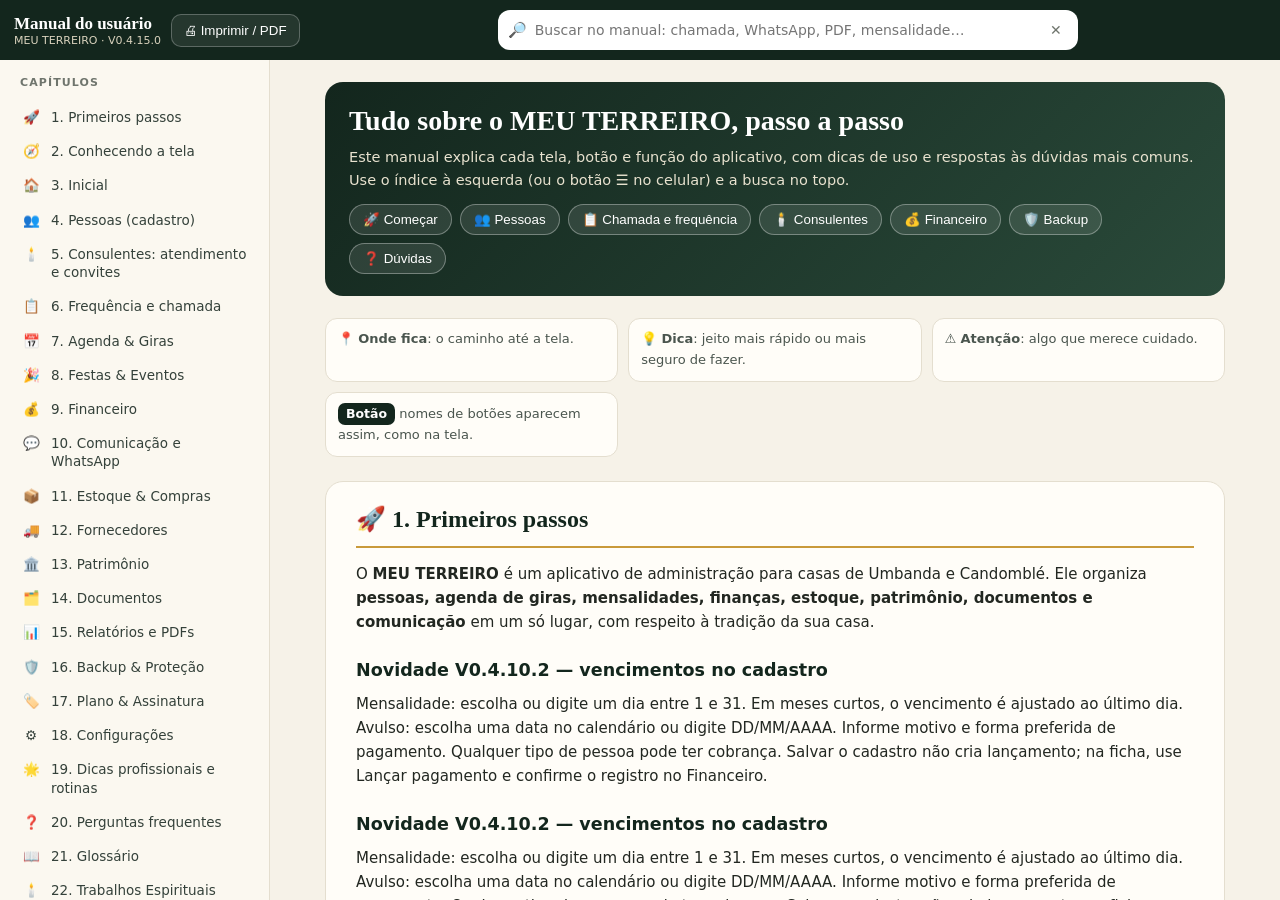
==== commit e32b8879: "Add files via upload" ====
--- a/manual.html
+++ b/manual.html
@@ -1,6 +1,6 @@
 <!doctype html>
 <html lang="pt-BR"><head><meta charset="utf-8"><meta name="viewport" content="width=device-width,initial-scale=1"><title>Manual do usuário · MEU TERREIRO</title><style>html,body{margin:0;height:100%;background:#f6f2e8}</style></head><body><div id="app"></div><script>
-const MT_MANUAL=[{"id": "inicio", "icon": "🚀", "title": "Primeiros passos", "html": "\n<p>O <b>MEU TERREIRO</b> é um aplicativo de administração para casas de Umbanda e Candomblé. Ele organiza <b>pessoas, agenda de giras, mensalidades, finanças, estoque, patrimônio, documentos e comunicação</b> em um só lugar, com respeito à tradição da sua casa.</p>\n<h3>Novidade V0.4.10.2 — vencimentos no cadastro</h3><p>Mensalidade: escolha ou digite um dia entre 1 e 31. Em meses curtos, o vencimento é ajustado ao último dia. Avulso: escolha uma data no calendário ou digite DD/MM/AAAA. Informe motivo e forma preferida de pagamento. Qualquer tipo de pessoa pode ter cobrança. Salvar o cadastro não cria lançamento; na ficha, use Lançar pagamento e confirme o registro no Financeiro.</p><h3>Novidade V0.4.10.2 — vencimentos no cadastro</h3><p>Mensalidade: escolha ou digite um dia entre 1 e 31. Em meses curtos, o vencimento é ajustado ao último dia. Avulso: escolha uma data no calendário ou digite DD/MM/AAAA. Informe motivo e forma preferida de pagamento. Qualquer tipo de pessoa pode ter cobrança. Salvar o cadastro não cria lançamento; na ficha, use Lançar pagamento e confirme o registro no Financeiro.</p><h3>Como seus dados são guardados</h3>\n<ul>\n<li>Os dados ficam <b>salvos no próprio aparelho</b> (celular ou computador), com cópia interna de segurança. Funciona mesmo sem internet depois de aberto uma vez.</li>\n<li>O celular e o computador <b>não sincronizam entre si</b>. Se usar nos dois, cada um terá seus próprios dados. Para levar os dados de um aparelho ao outro, use <span class=\"mm-b\">Backup completo</span> e <span class=\"mm-b\">Restaurar</span> (capítulo Backup &amp; Proteção).</li>\n<li>O app <b>nunca envia mensagens sozinho</b>: ele abre o WhatsApp com o texto pronto e você confirma o envio.</li>\n</ul>\n<h3>Primeiro acesso (criar o login)</h3>\n<div class=\"mm-where\"><b>📍 Onde fica:</b> tela “Prepare seu acesso”, que aparece ao abrir o app pela primeira vez.</div>\n<ol class=\"mm-steps\">\n<li>Digite o <b>nome do responsável</b> (administrador).</li>\n<li>Informe o <b>WhatsApp do administrador</b>. Ele é usado como destino seguro nos testes do Modo Demonstração, para nenhuma mensagem de teste chegar a outras pessoas.</li>\n<li>Escolha um <b>login</b> e crie uma <b>senha</b> (mínimo de 6 caracteres). Digite a senha de novo em <b>Confirme a senha</b>.</li>\n<li>Marque <b>“Li e aceito os Termos de Uso e a Política de Privacidade”</b>. Você pode ler os dois antes, tocando nos links.</li>\n<li>Toque em <span class=\"mm-b\">Criar acesso no MEU TERREIRO</span>. Em telas pequenas ou janelas baixas, role a tela até o fim para ver o botão.</li>\n</ol>\n<div class=\"mm-warn\"><b>⚠️ Atenção:</b> não existe recuperação automática de senha por e-mail, porque os dados ficam só no seu aparelho. Anote login e senha em local seguro e mantenha <b>backups</b> em dia.</div>\n<h3>Instalar como aplicativo</h3>\n<ul>\n<li><b>Android (Chrome):</b> menu ⋮ → <i>Instalar aplicativo</i>.</li>\n<li><b>iPhone/iPad (Safari):</b> botão Compartilhar → <i>Adicionar à Tela de Início</i>.</li>\n<li><b>Computador (Chrome/Edge):</b> ícone <i>Instalar</i> na barra de endereço.</li>\n</ul>\n<div class=\"mm-tip\"><b>💡 Dica:</b> instalado, o MEU TERREIRO abre com ícone próprio, em tela cheia, como um aplicativo comum.</div>\n<h3>Período gratuito e Plano PRO</h3>\n<p>O app oferece <b>30 dias grátis</b> por aparelho. Depois disso entra em <b>Modo Restrito</b>: seus dados continuam guardados, mas os módulos operacionais ficam bloqueados até a ativação do Plano PRO. Backup, restauração, configurações e assinatura continuam disponíveis. Detalhes no capítulo Plano &amp; Assinatura.</p>\n<h3>Roteiro recomendado para começar</h3>\n<ol class=\"mm-steps\">\n<li><b>Dados da Casa</b> (Configurações): nome, contatos, endereço, logo e texto do rodapé dos PDFs.</li>\n<li><b>Listas de apoio</b> (Configurações): valor padrão da mensalidade, categorias financeiras, centros de custo, tipos de evento e categorias de estoque.</li>\n<li><b>Pessoas</b>: cadastre mensalistas, consulentes e convidados.</li>\n<li><b>Agenda &amp; Giras</b>: cadastre as próximas giras e reuniões.</li>\n<li><b>Frequência</b>: ajuste a meta (Configurações → Frequência) e passe a fazer a chamada nas giras.</li>\n<li><b>Financeiro</b>: cadastre as contas em Caixa &amp; Bancos e comece a lançar.</li>\n<li><b>Backup</b>: faça seu primeiro <span class=\"mm-b\">Backup completo</span> e guarde fora do aparelho.</li>\n</ol>\n<div class=\"mm-tip\"><b>💡 Dica:</b> prefere aprender fazendo? Em <b>Configurações → Tutorial guiado</b> o app leva você tela por tela, e o botão <span class=\"mm-b\">Modo Demonstração</span> preenche tudo com dados fictícios para treinar sem risco.</div>\n"}, {"id": "tela", "icon": "🧭", "title": "Conhecendo a tela", "html": "\n<h3>No computador</h3>\n<p>O <b>menu lateral</b> fica à esquerda, em três grupos:</p>\n<table class=\"mm-table\"><thead><tr><th>Grupo</th><th>Telas</th></tr></thead><tbody>\n<tr><td>Principal</td><td>Inicial · Pessoas · Agenda &amp; Giras · Financeiro · Comunicação</td></tr>\n<tr><td>Organização</td><td>Festas &amp; Eventos · Estoque &amp; Compras · Fornecedores · Patrimônio · Documentos · Relatórios</td></tr>\n<tr><td>Sistema</td><td>Backup &amp; Proteção · Plano &amp; Assinatura · Configurações</td></tr>\n</tbody></table>\n<div class=\"mm-tip\"><b>💡 Dica:</b> se a janela for baixa (notebook), o menu lateral ganha uma <b>barra de rolagem</b> própria. Role para ver todos os itens.</div>\n<p>No <b>topo</b> ficam o nome da casa e a tela atual, a <b>busca</b> (lupa), o <b>sino</b> (pendências e avisos) e o seu perfil (Administrador).</p>\n<h3>No celular</h3>\n<p>A <b>barra inferior</b> traz os módulos principais: <b>Inicial, Pessoas, Agenda &amp; Giras, Financeiro, Estoque &amp; Compras</b> e <b>Mais</b>. Tudo o que não cabe na barra (Comunicação, Festas &amp; Eventos, Documentos, Fornecedores, Patrimônio, Relatórios, Backup &amp; Proteção e Configurações) está em <b>Mais</b>.</p>\n<div class=\"mm-tip\"><b>💡 Dica:</b> não achou uma função? Procure primeiro em <b>Mais</b>.</div>\n<h3>Padrões que se repetem em todo o app</h3>\n<table class=\"mm-table\"><thead><tr><th>Elemento</th><th>Como funciona</th></tr></thead><tbody>\n<tr><td>Botão escuro no topo</td><td>É a ação principal da tela (ex.: <span class=\"mm-b\">Novo cadastro</span>, <span class=\"mm-b\">Novo lançamento</span>).</td></tr>\n<tr><td>Janelas (modais)</td><td>Formulários abrem numa janela com <span class=\"mm-b w\">Cancelar</span> e <span class=\"mm-b\">Salvar</span>. Toque no ✕ ou em Cancelar para fechar sem salvar.</td></tr>\n<tr><td>Busca e filtros</td><td>Campos “Buscar…” filtram a lista enquanto você digita. Abas e botões em pílula filtram por situação.</td></tr>\n<tr><td>PDF</td><td>Quase todas as telas têm botão de PDF. O arquivo abre em outra janela para imprimir ou salvar.</td></tr>\n<tr><td>Máscaras</td><td>Telefones, valores em R$, CPF/CNPJ e CEP são formatados enquanto você digita. Em dinheiro, digite só os números: 8500 vira <b>85,00</b>.</td></tr>\n<tr><td>Datas</td><td>Mostradas como dd/mm/aaaa. Os campos de data usam o seletor do seu aparelho.</td></tr>\n<tr><td>Valores</td><td>Em reais (R$). O botão <span class=\"mm-b w\">Ocultar valores</span>, no Financeiro, esconde os números quando outras pessoas estiverem olhando a tela.</td></tr>\n</tbody></table>\n"}, {"id": "inicial", "icon": "🏠", "title": "Inicial", "html": "\n<p>A tela <b>Inicial</b> é a sua central de atenção: mostra o que exige ação sem você precisar abrir cada módulo.</p>\n<div class=\"mm-where\"><b>📍 Onde fica:</b> menu → <b>Inicial</b> (primeiro item).</div>\n<table class=\"mm-table\"><thead><tr><th>Bloco</th><th>O que mostra</th></tr></thead><tbody>\n<tr><td>Próxima gira</td><td>O próximo compromisso da agenda, com data, hora e local.</td></tr>\n<tr><td>Avisos importantes</td><td>Alertas que merecem sua atenção, como: <b>chamada pendente</b> de uma gira recente, pessoas com <b>faltas seguidas</b> ou <b>abaixo da meta</b> de frequência, e lembrete de <b>backup externo</b>. Cada aviso é um botão que leva direto à tela certa; os avisos de frequência mostram <b>os nomes</b> das pessoas e abrem a lista já filtrada.</td></tr>\n<tr><td>Precisa de atenção</td><td>Resumo do Financeiro (valor a pagar) e do Estoque (itens abaixo do mínimo).</td></tr>\n<tr><td>Ações rápidas</td><td><span class=\"mm-b\">Nova pessoa</span> · <span class=\"mm-b\">Novo compromisso</span> · <span class=\"mm-b\">Novo lançamento</span> · <span class=\"mm-b\">Programar mensagem</span>.</td></tr>\n</tbody></table>\n<div class=\"mm-tip\"><b>💡 Dica:</b> comece o dia pela Inicial e termine zerando os avisos. O <b>sino</b> no topo reúne as pendências em qualquer tela.</div>\n<div class=\"mm-warn\"><b>⚠️ Atenção:</b> se aparecer o aviso “Período gratuito encerrado · Modo Restrito”, veja o capítulo Plano &amp; Assinatura. Seus dados continuam preservados.</div>\n"}, {"id": "pessoas", "icon": "👥", "title": "Pessoas (cadastro)", "html": "\n<p><b>Pessoas</b> (antigo “Filhos da Casa”) é o cadastro principal. Ele serve de base para agenda, mensalidades, frequência, comunicação e documentos. O nome do módulo pode ser trocado em <b>Configurações → Terminologia</b>.</p>\n<div class=\"mm-where\"><b>📍 Onde fica:</b> menu → <b>Pessoas</b>. A tela tem duas abas: <b>Cadastro</b> (esta) e <b>Frequência</b> (capítulo seguinte).</div>\n<h3>Tipos de pessoa</h3>\n<table class=\"mm-table\"><thead><tr><th>Tipo</th><th>Para quem é</th><th>Contribuição</th></tr></thead><tbody>\n<tr><td>Mensalista</td><td>Quem faz parte da casa e contribui.</td><td>Mensalidade, Valor avulso ou Isento.</td></tr>\n<tr><td>Consulente</td><td>Quem frequenta a assistência e busca atendimento.</td><td>Sem contribuição ou Valor avulso.</td></tr>\n<tr><td>Convidado</td><td>Visitas e convidados.</td><td>Nenhuma.</td></tr>\n<tr><td>Outro</td><td>Qualquer vínculo que não se encaixe nos anteriores.</td><td>Nenhuma.</td></tr>\n</tbody></table>\n<div class=\"mm-tip\"><b>💡 Dica:</b> só quem é <b>Mensalista com forma “Mensalidade”</b> aparece em Financeiro → Mensalidades e como “Pendente”. Consulentes e convidados <b>nunca</b> aparecem como inadimplentes.</div>\n<h3>Cadastrar uma pessoa</h3>\n<ol class=\"mm-steps\">\n<li>Toque em <span class=\"mm-b\">Novo cadastro</span> (ou em <span class=\"mm-b\">Nova pessoa</span>, na Inicial).</li>\n<li>Preencha <b>Nome completo</b> e escolha o <b>Tipo de pessoa</b> e a <b>Situação</b> (Ativa, Inativa ou Afastada).</li>\n<li>Informe <b>Telefone</b> e <b>WhatsApp</b> (com DDD; a máscara formata sozinha), <b>E-mail</b>, <b>Nascimento</b> e <b>Data de entrada</b>.</li>\n<li>Escolha a <b>Função / vínculo</b> na lista. Se não encontrar, escolha <b>＋ Outra função (digitar manualmente)</b>, escreva e salve: a nova função fica guardada para os próximos cadastros.</li>\n<li>Preencha o <b>Grupo</b> se a casa trabalha com grupos.</li>\n<li>Na caixa <b>Contribuição</b>, escolha a <b>forma de contribuição</b> (as opções dependem do tipo) e, se houver, o <b>valor</b>. Em branco na mensalidade, vale o valor padrão da casa.</li>\n<li>Em consulentes aparece <b>“Quer receber convite para as giras”</b>. Marque quem pediu para ser avisado.</li>\n<li><b>Controlar frequência</b>: já vem marcado para Mensalistas. Desmarque quem não entra na chamada; marque em outros tipos quando fizer sentido.</li>\n<li>Opcional: <b>Contato de emergência</b> e <b>Observação restrita</b> (anotação interna que <u>nunca</u> sai nos PDFs).</li>\n<li>Toque em <span class=\"mm-b\">Salvar</span>.</li>\n</ol>\n<h3>Funções disponíveis na lista</h3>\n<p>A lista traz cargos <b>gerais</b> (Filho(a) da Casa, Médium, Diretoria, Tesouraria, Secretaria, Voluntário), da <b>Umbanda</b> (Dirigente Espiritual, Pai/Mãe Pequeno(a), Médium de Incorporação, de Corrente/Desenvolvimento e de Sustentação, Cambono, Curimbeiro/Ogã, Zelador(a) de Altar/Peji) e do <b>Candomblé</b> (Ialorixá, Babalorixá, Iyaegbé/Babaegbé, Ialaxé/Babalaxé, Iyakekerê/Babakekerê, Abiã, Iyawô/Cassuté, Ebomi, Alabê, Ogã, Ekedi, Axogum, Iyabassé, Babalossayn, Pejigan, Iyamoro/Dagã/Sidagã, Iyaefun/Babaefun). Funções que você cadastrar manualmente aparecem no grupo “Cadastradas por você”.</p>\n<h3>A lista de pessoas</h3>\n<p>No computador a lista é uma <b>tabela</b> (Nome, Tipo · Função, Aniversário, Contribuição, Contato); no celular, <b>cartões</b>. As duas mostram as mesmas informações.</p>\n<table class=\"mm-table\"><thead><tr><th>Botão / campo</th><th>O que faz</th></tr></thead><tbody>\n<tr><td>Buscar</td><td>Procura por nome, telefone ou função.</td></tr>\n<tr><td>Todos · Ativos · Pendentes · Inativos</td><td>Filtra pela situação. “Pendentes” são mensalistas sem a mensalidade do mês.</td></tr>\n<tr><td>Todos os tipos · Mensalistas · Consulentes · Convidados</td><td>Filtra pelo tipo de pessoa (com a contagem de cada um).</td></tr>\n<tr><td>🎂 Aniversariantes do mês</td><td>Abre a lista de aniversários do mês (veja abaixo).</td></tr>\n<tr><td>📅 Agendar atendimento</td><td>Agenda um atendimento de consulente (capítulo Consulentes).</td></tr>\n<tr><td>📣 Convidar consulentes para gira</td><td>Convida consulentes um a um pelo WhatsApp (capítulo Consulentes).</td></tr>\n<tr><td>PDF desta lista</td><td>Gera o PDF exatamente com os filtros que estão na tela.</td></tr>\n<tr><td>WhatsApp</td><td>Aparece para toda pessoa que tem WhatsApp cadastrado. Abre a conversa com uma mensagem pronta (lembrete de mensalidade, se estiver pendente, ou mensagem geral).</td></tr>\n<tr><td>🎂 Parabenizar</td><td>Aparece no dia do aniversário da pessoa e abre o WhatsApp com a mensagem de feliz aniversário.</td></tr>\n<tr><td>Abrir / Abrir ficha</td><td>Abre a ficha individual.</td></tr>\n</tbody></table>\n<h3>Aniversariantes do mês</h3>\n<ol class=\"mm-steps\">\n<li>Toque em <span class=\"mm-b g\">🎂 Aniversariantes do mês</span>. O número ao lado mostra quantos são.</li>\n<li>Troque o <b>Mês</b> no seletor para ver outros meses.</li>\n<li>Em cada nome, <span class=\"mm-b g\">Parabéns</span> abre o WhatsApp com a mensagem pronta; <span class=\"mm-b w\">PDF</span> gera a lista do mês.</li>\n</ol>\n<p>No dia do aniversário, um aviso “Aniversário hoje” aparece também no topo da lista, com o botão <span class=\"mm-b g\">Parabenizar</span>.</p>\n<div class=\"mm-tip\"><b>💡 Dica:</b> preencha o <b>Nascimento</b> de todos: é ele que alimenta os aniversários. Pessoas inativas não entram na lista.</div>\n<h3>Ficha individual</h3>\n<div class=\"mm-where\"><b>📍 Onde fica:</b> Pessoas → <span class=\"mm-b w\">Abrir</span> na linha da pessoa.</div>\n<p>Mostra os dados completos (tipo, função, aniversário, contribuição, <b>frequência dos últimos 3 meses</b>) e o <b>histórico</b> vinculado. Botões: <span class=\"mm-b w\">Editar</span> (também permite excluir), <span class=\"mm-b w\">WhatsApp</span> e <span class=\"mm-b w\">PDF da ficha</span>.</p>\n<div class=\"mm-warn\"><b>⚠️ Atenção:</b> para quem deixou a casa, prefira marcar como <b>Inativa</b> em vez de excluir: assim o histórico é preservado. O <b>PDF da ficha</b> não inclui a observação restrita.</div>\n"}, {"id": "consulentes", "icon": "🕯️", "title": "Consulentes: atendimento e convites", "html": "\n<p>Dois recursos facilitam o dia a dia com a assistência: <b>agendar atendimento</b> (com confirmação pelo WhatsApp) e <b>convidar para as giras</b> sem precisar lembrar de um por um.</p>\n<h3>Agendar atendimento</h3>\n<div class=\"mm-where\"><b>📍 Onde fica:</b> Pessoas → <span class=\"mm-b\">📅 Agendar atendimento</span> (geral) ou <span class=\"mm-b w\">📅 Agendar</span> na linha do consulente. Também na <b>Agenda</b> e em <b>Comunicação</b>.</div>\n<ol class=\"mm-steps\">\n<li>Escolha o <b>Consulente</b> (já vem selecionado se você abriu pela linha dele).</li>\n<li>Informe <b>Data</b> e <b>Horário</b>.</li>\n<li>Escolha a <b>Modalidade</b>:\n <ul><li><b>Presencial:</b> aparece o campo <b>Endereço enviado ao consulente</b>. Ele vem preenchido com o endereço da casa (Configurações → Dados da Casa) e pode ser ajustado.</li>\n <li><b>Online:</b> aparece <b>Link da videochamada (opcional)</b>. Se você ainda não criou o link, deixe em branco: a mensagem avisa que o link será criado e enviado antes do horário. Se já tiver, cole o link e ele segue na mensagem.</li></ul></li>\n<li>Escreva <b>Observações internas</b>, se quiser.</li>\n<li>Toque em <span class=\"mm-b\">Salvar na agenda</span> para só registrar, ou em <span class=\"mm-b g\">Salvar e enviar WhatsApp</span> para registrar e abrir a confirmação pronta no WhatsApp.</li>\n</ol>\n<p>O atendimento fica <b>registrado na Agenda</b> como compromisso do tipo <i>Atendimento</i>, vinculado ao consulente, com status Confirmado.</p>\n<div class=\"mm-tip\"><b>💡 Dica:</b> a mensagem de confirmação traz data, dia da semana, horário e modalidade, com a orientação de chegar 15 minutos antes (presencial) ou de entrar em local tranquilo e com boa conexão (online).</div>\n<div class=\"mm-warn\"><b>⚠️ Atenção:</b> se o consulente não tiver WhatsApp cadastrado, o atendimento é salvo normalmente, mas a mensagem não pode ser enviada.</div>\n<h3>Convidar consulentes para a gira</h3>\n<div class=\"mm-where\"><b>📍 Onde fica:</b> Pessoas → <span class=\"mm-b\">📣 Convidar consulentes para gira</span>. Também na <b>Agenda</b> e em <b>Comunicação → Mensagens para consulentes</b>.</div>\n<ol class=\"mm-steps\">\n<li>Escolha a <b>Gira</b> na lista (aparecem as próximas giras cadastradas na Agenda). Se não houver nenhuma, cadastre antes na Agenda (tipo <b>Gira</b>).</li>\n<li>Leia e, se quiser, ajuste o texto em <b>Mensagem do convite</b>. Variáveis: <code>{nome}</code>, <code>{evento}</code>, <code>{data}</code>, <code>{hora}</code>, <code>{local}</code> e <code>{casa}</code>. O texto que você ajustar fica salvo para os próximos convites.</li>\n<li>Confira a lista: cada consulente tem uma caixa de seleção. Quem <b>não tem WhatsApp</b> ou <b>prefere não receber convites</b> fica bloqueado e identificado.</li>\n<li>Toque em <span class=\"mm-b\">Enviar para o próximo</span>. O WhatsApp abre com o convite do próximo consulente da fila. Confirme o envio lá, volte ao app e toque de novo. O contador mostra quantos faltam.</li>\n<li>Quem já teve o convite aberto aparece com a data e o selo ✓. Use <span class=\"mm-b w\">Reenviar</span> numa linha para repetir, ou <span class=\"mm-b w\">Limpar marcações</span> para recomeçar a fila.</li>\n</ol>\n<div class=\"mm-tip\"><b>💡 Dica:</b> muitos consulentes esporádicos pedem para ser avisados das giras. Marque <b>“Quer receber convite para as giras”</b> no cadastro de cada um e use o convite toda semana: são poucos toques para avisar todos.</div>\n<div class=\"mm-warn\"><b>⚠️ Atenção:</b> o WhatsApp abre <b>uma conversa por vez</b>; é uma regra do próprio WhatsApp e do navegador. O app não consegue disparar para todos de uma só vez, e a marcação “aberto” indica que o convite foi preparado, não que a mensagem foi entregue.</div>\n"}, {"id": "frequencia", "icon": "📋", "title": "Frequência e chamada", "html": "\n<p>Controle a presença dos médiuns e filhos da casa: faça a <b>chamada</b> na gira, acompanhe o <b>relatório de frequência</b>, defina uma <b>meta</b> e receba <b>alertas</b>.</p>\n<h3>Quem entra na chamada</h3>\n<p>Entram as pessoas com <b>Controlar frequência</b> marcado no cadastro (por padrão, os <b>Mensalistas</b> ativos). Consulentes e convidados ficam de fora, mas dá para <b>incluir outra pessoa</b> na hora da chamada ou ligar o controle no cadastro dela.</p>\n<h3>Fazer a chamada</h3>\n<div class=\"mm-where\"><b>📍 Onde fica:</b> botão <span class=\"mm-b g\">📋 Fazer chamada</span> em <b>Agenda &amp; Giras</b>, em <b>Pessoas → Frequência</b> e nos avisos da <b>Inicial</b>; ou abra o compromisso na Agenda e toque em <span class=\"mm-b w\">📋 Fazer chamada</span>.</div>\n<ol class=\"mm-steps\">\n<li>Escolha o compromisso (a lista mostra os dos últimos 60 dias que contam para a frequência, com o selo “Chamada pendente” ou “Chamada feita”).</li>\n<li>Para cada pessoa, toque no status: <b>Presente</b>, <b>Atrasado</b>, <b>Falta</b> ou <b>Justif.</b> (justificada). Tocar de novo no mesmo status limpa a marcação.</li>\n<li>Atalhos: <span class=\"mm-b w\">✓ Marcar todos presentes</span> (marca só quem ainda está sem status) e <span class=\"mm-b w\">Limpar tudo</span>. Use a busca para achar um nome.</li>\n<li>Acompanhe os contadores no alto: presentes, atrasados, faltas, justificadas e <b>sem marcação</b>.</li>\n<li>Precisa incluir alguém fora da lista (um consulente, por exemplo)? Use <span class=\"mm-b w\">＋ Incluir outra pessoa</span>, no fim da lista.</li>\n<li>A caixa <b>“Esta chamada conta para a frequência”</b> vem marcada conforme o tipo do compromisso. Desmarque numa gira especial que não deva entrar no cálculo.</li>\n<li>Toque em <span class=\"mm-b\">Salvar chamada</span>. O botão <span class=\"mm-b w\">PDF</span> gera a lista de chamada.</li>\n</ol>\n<div class=\"mm-tip\"><b>💡 Dica:</b> a chamada pode ser feita na hora (no celular, com um toque por nome) ou depois, quando o Pai ou a Mãe de Santo tiver a lista. Você pode reabrir e corrigir uma chamada quando quiser: o botão passa a se chamar <b>Ver / editar chamada</b>.</div>\n<h3>Relatório de frequência</h3>\n<div class=\"mm-where\"><b>📍 Onde fica:</b> Pessoas → aba <b>Frequência</b>. Também em Relatórios → Frequência.</div>\n<table class=\"mm-table\"><thead><tr><th>Item</th><th>O que mostra</th></tr></thead><tbody>\n<tr><td>Período</td><td>Mês atual · Últimos 3 meses · Ano atual · Tudo.</td></tr>\n<tr><td>Tipo</td><td>Filtra por tipo de compromisso (Gira, Reunião…).</td></tr>\n<tr><td>Buscar pessoa</td><td>Filtra a lista pelo nome.</td></tr>\n<tr><td>Chamadas no período</td><td>Quantas chamadas foram feitas.</td></tr>\n<tr><td>Frequência média</td><td>Média das porcentagens das pessoas.</td></tr>\n<tr><td>Abaixo da meta</td><td>Quantas pessoas estão abaixo da meta definida.</td></tr>\n<tr><td>Faltas seguidas</td><td>Quantas pessoas estão com o número de faltas seguidas que aciona o alerta.</td></tr>\n<tr><td>Chamadas pendentes</td><td>Compromissos recentes cuja chamada ainda não foi feita, com botão <span class=\"mm-b g\">Fazer chamada</span>.</td></tr>\n<tr><td>Frequência por pessoa</td><td>Porcentagem com barra colorida (verde: dentro da meta; amarelo: perto; vermelho: abaixo), mais o total de presenças, atrasos, faltas e justificadas. Por padrão as pessoas com menor frequência aparecem primeiro.</td></tr>\n<tr><td>Por tipo de compromisso</td><td>Frequência média de cada tipo.</td></tr>\n<tr><td>PDF do relatório</td><td>Gera o relatório com os filtros da tela.</td></tr>\n<tr><td>Ficha</td><td>Abre a ficha da pessoa.</td></tr>\n</tbody></table>\n<h3>Filtros, ordem e destaque</h3>\n<p>Logo abaixo dos indicadores há <b>botões de classificação</b>, cada um com a contagem de pessoas:</p>\n<table class=\"mm-table\"><thead><tr><th>Filtro</th><th>Mostra</th></tr></thead><tbody>\n<tr><td>Todos</td><td>Todas as pessoas com controle de frequência.</td></tr>\n<tr><td>⚠️ Faltas seguidas</td><td>Quem está com o número de faltas seguidas que dispara o alerta (padrão: 3 ou mais).</td></tr>\n<tr><td>Abaixo da meta</td><td>Quem está abaixo da meta de frequência.</td></tr>\n<tr><td>Dentro da meta</td><td>Quem está na meta ou acima.</td></tr>\n<tr><td>Presença total</td><td>Quem tem 100% de presença no período.</td></tr>\n<tr><td>Com faltas · Com atrasos</td><td>Quem teve ao menos uma falta (ou um atraso) no período.</td></tr>\n<tr><td>Sem registro</td><td>Quem não tem nenhuma chamada marcada no período.</td></tr>\n</tbody></table>\n<ul>\n<li><b>Ordenar:</b> Pior frequência primeiro (padrão), Melhor frequência primeiro, Mais faltas, Mais atrasos ou Nome (A–Z).</li>\n<li><b>Período:</b> Últimos 30 dias, Mês atual, Últimos 3 meses, Ano atual ou Tudo. Junto com <b>Tipo</b> e a busca, os filtros se combinam.</li>\n<li>Os cartões <b>Abaixo da meta</b> e <b>faltas seguidas</b>, no topo, também são botões: toque para filtrar.</li>\n</ul>\n<div class=\"mm-tip\"><b>💡 Dica:</b> <b>quem tem faltas seguidas fica sempre fixado no topo da lista</b>, em destaque vermelho, com o nome, o número de faltas e as <b>datas em que faltou</b>, qualquer que seja a ordem escolhida. O aviso da tela Inicial mostra os nomes e, ao tocar, abre a lista já filtrada.</div>\n<h3>Regras e meta</h3>\n<div class=\"mm-where\"><b>📍 Onde fica:</b> botão <span class=\"mm-b w\">⚙️ Regras e meta</span> (aba Frequência) ou <b>Configurações → Frequência → Configurar</b>.</div>\n<table class=\"mm-table\"><thead><tr><th>Regra</th><th>O que define</th></tr></thead><tbody>\n<tr><td>Meta mínima (%)</td><td>Frequência esperada. Padrão: 75%.</td></tr>\n<tr><td>Avisar após quantas faltas seguidas</td><td>Padrão: 3.</td></tr>\n<tr><td>Mínimo de chamadas para avisar “abaixo da meta”</td><td>Evita alarme falso no começo. Padrão: 3.</td></tr>\n<tr><td>Falta justificada conta como</td><td><b>Não entra no cálculo</b> (padrão), <b>Presença</b> ou <b>Falta</b>.</td></tr>\n<tr><td>Tipos que contam</td><td>Quais tipos de compromisso entram na frequência. Padrão: Gira e Reunião. Para incluir Desenvolvimento, Mutirão etc., crie esses tipos em Configurações → Listas de apoio e marque-os aqui.</td></tr>\n</tbody></table>\n<h3>Como a porcentagem é calculada</h3>\n<p><b>Frequência = presenças ÷ chamadas consideradas.</b> <b>Atraso conta como presença.</b> Falta conta como falta. A justificada segue a regra escolhida acima. Quem ficou <b>sem marcação</b> numa chamada não entra naquela conta.</p>\n<p><i>Exemplo:</i> em 8 giras, uma pessoa teve 5 presenças, 1 atraso, 1 falta e 1 justificada. Com a justificada “neutra”: (5+1) ÷ (5+1+1) = <b>86%</b>. Se a justificada contar como falta: 6 ÷ 8 = <b>75%</b>.</p>\n<h3>Alertas</h3>\n<ul>\n<li><b>Na Inicial:</b> “Chamada pendente”, “N pessoas com 3+ faltas seguidas” e “N pessoas abaixo da meta”. Cada aviso leva direto à tela certa.</li>\n<li><b>Na lista de frequência:</b> selos “3 faltas seguidas” e “Abaixo da meta” ao lado do nome.</li>\n</ul>\n<h3>💬 Sentimos sua falta</h3>\n<p>Em quem está com alerta e tem WhatsApp aparece o botão <span class=\"mm-b g\">💬 Sentimos sua falta</span>. Ele abre o WhatsApp com uma mensagem acolhedora: pergunta como a pessoa está, oferece apoio e convida para voltar. Você confirma o envio.</p>\n<div class=\"mm-tip\"><b>💡 Dica:</b> use o alerta para <b>acolher</b>, não para cobrar. Muitas ausências têm motivo de saúde, trabalho ou família.</div>\n<div class=\"mm-warn\"><b>⚠️ Atenção:</b> as chamadas antigas não existem no app. O relatório passa a valer a partir da primeira chamada que você registrar. Os dados de frequência ficam só na área administrativa.</div>\n"}, {"id": "agenda", "icon": "📅", "title": "Agenda & Giras", "html": "\n<p>A Agenda organiza giras, reuniões, tarefas, compras e atendimentos.</p>\n<div class=\"mm-where\"><b>📍 Onde fica:</b> menu → <b>Agenda &amp; Giras</b> (também na barra inferior do celular).</div>\n<h3>Formas de ver a agenda</h3>\n<table class=\"mm-table\"><thead><tr><th>Botão</th><th>O que mostra</th></tr></thead><tbody>\n<tr><td>Calendário</td><td>Visão mensal em grade (a principal).</td></tr>\n<tr><td>Dia · Semana · Quinzenal · Mensal · Trimestral · Ano</td><td>Listas de compromissos para o período escolhido.</td></tr>\n<tr><td>Data inicial / Data final + Aplicar</td><td>Período personalizado. <span class=\"mm-b w\">Limpar</span> volta ao padrão.</td></tr>\n<tr><td>‹ Hoje ›</td><td>Navega entre meses; <b>Hoje</b> volta ao dia atual.</td></tr>\n</tbody></table>\n<h3>Lendo o calendário</h3>\n<ul>\n<li>Dias com compromisso têm <b>fundo dourado</b>, um <b>ponto laranja</b> e um <b>número</b> no canto com a quantidade de compromissos.</li>\n<li>O dia <b>selecionado</b> fica <b>verde</b>. O dia de hoje tem o número num círculo escuro.</li>\n<li>Abaixo do calendário aparece <b>“Compromissos de dd/mm/aaaa”</b> com os do dia selecionado e o botão <span class=\"mm-b w\">Abrir</span>.</li>\n</ul>\n<h3>Cadastrar um compromisso</h3>\n<ol class=\"mm-steps\">\n<li>Toque em <span class=\"mm-b\">Novo compromisso</span> (ou em <b>Novo compromisso</b> na Inicial).</li>\n<li>Preencha <b>Título</b>, <b>Tipo</b> (Gira, Reunião, Festa, Evento, Tarefa, Compra, Atendimento, Manutenção, Administrativo, Outro; a lista vem das Listas de apoio) e <b>Status</b>.</li>\n<li>Informe <b>Data</b>, <b>Hora</b>, <b>Final</b>, <b>Local</b> e <b>Responsável</b>.</li>\n<li>Descreva os <b>Materiais necessários</b> e as <b>Observações</b>. Salve.</li>\n</ol>\n<h3>Detalhe do compromisso</h3>\n<p>Ao tocar em <span class=\"mm-b w\">Abrir</span> você vê data e horário, local, responsável, materiais, <b>participantes</b>, financeiro vinculado e observações. Botões:</p>\n<table class=\"mm-table\"><thead><tr><th>Botão</th><th>O que faz</th></tr></thead><tbody>\n<tr><td>📋 Fazer chamada</td><td>Abre a chamada deste compromisso (veja Frequência e chamada).</td></tr>\n<tr><td>Mensagem</td><td>Prepara o lembrete do compromisso para o WhatsApp.</td></tr>\n<tr><td>Editar</td><td>Altera os dados do compromisso.</td></tr>\n</tbody></table>\n<h3>Atalhos da Agenda</h3>\n<table class=\"mm-table\"><thead><tr><th>Botão</th><th>O que faz</th></tr></thead><tbody>\n<tr><td>📋 Fazer chamada</td><td>Escolhe uma gira recente e abre a chamada.</td></tr>\n<tr><td>📅 Agendar atendimento</td><td>Agenda atendimento de consulente.</td></tr>\n<tr><td>📣 Convidar consulentes para gira</td><td>Abre a fila de convites.</td></tr>\n<tr><td>PDF semana · PDF mês · PDF ano</td><td>Gera o PDF da agenda no período.</td></tr>\n</tbody></table>\n<div class=\"mm-tip\"><b>💡 Dica:</b> para a chamada contar na frequência, o compromisso precisa ser de um tipo marcado em Frequência → Regras e meta (por padrão, <b>Gira</b> e <b>Reunião</b>).</div>\n"}, {"id": "eventos", "icon": "🎉", "title": "Festas & Eventos", "html": "\n<p>Use este módulo quando uma festa ou evento precisar de <b>organização própria</b>, com receitas e despesas ligadas a ele. A <b>Agenda</b> organiza compromissos do dia a dia; <b>Festas &amp; Eventos</b> organiza um projeto maior.</p>\n<div class=\"mm-where\"><b>📍 Onde fica:</b> menu → <b>Festas &amp; Eventos</b> (no celular: Mais → Festas &amp; Eventos).</div>\n<table class=\"mm-table\"><thead><tr><th>Botão / campo</th><th>O que faz</th></tr></thead><tbody>\n<tr><td>Novo evento</td><td>Cadastra um evento (mesmo formulário do compromisso: título, tipo, status, data, hora, local, responsável, materiais, observações).</td></tr>\n<tr><td>Data inicial / final + Aplicar / Limpar</td><td>Filtra os eventos por período, útil para consultar programações antigas ou futuras.</td></tr>\n<tr><td>PDF</td><td>Gera o PDF da lista de eventos.</td></tr>\n<tr><td>Abrir</td><td>Abre o detalhe do evento.</td></tr>\n</tbody></table>\n<p>Cada evento mostra o <b>resumo financeiro</b> (entradas e saídas ligadas a ele). Para ligar um lançamento a um evento, escolha o evento no campo <b>Evento vinculado</b> ao criar o lançamento no Financeiro.</p>\n<div class=\"mm-tip\"><b>💡 Dica:</b> vincule despesas e contribuições ao evento: no fim da festa você sabe exatamente quanto custou e quanto entrou.</div>\n"}, {"id": "financeiro", "icon": "💰", "title": "Financeiro", "html": "\n<p>O Financeiro reúne receitas, despesas, contas, fundos, mensalidades e a prestação de contas, tudo ligado a pessoas e eventos.</p>\n<div class=\"mm-where\"><b>📍 Onde fica:</b> menu → <b>Financeiro</b> (também na barra inferior do celular).</div>\n<h3>O painel do topo</h3>\n<table class=\"mm-table\"><thead><tr><th>Item</th><th>O que mostra</th></tr></thead><tbody>\n<tr><td>Entradas recebidas</td><td>Receitas já recebidas.</td></tr>\n<tr><td>Saídas pagas</td><td>Despesas já pagas.</td></tr>\n<tr><td>Resultado</td><td>Recebido − pago.</td></tr>\n<tr><td>Pendências</td><td>A receber + a pagar.</td></tr>\n<tr><td>Data inicial / final + Aplicar</td><td>Filtra indicadores e lançamentos por período. <span class=\"mm-b w\">Limpar</span> remove o filtro. Os saldos de Caixa &amp; Bancos e Fundos continuam acumulados.</td></tr>\n<tr><td>Ocultar valores</td><td>Esconde os números na tela.</td></tr>\n<tr><td>PDF semana · mês · ano</td><td>Relatório financeiro do período.</td></tr>\n<tr><td>Novo lançamento</td><td>Registra receita, despesa ou transferência.</td></tr>\n</tbody></table>\n<h3>Novo lançamento</h3>\n<ol class=\"mm-steps\">\n<li>Toque em <span class=\"mm-b\">Novo lançamento</span> e escolha o <b>Tipo</b>: <b>Receita</b>, <b>Despesa</b> ou <b>Transferência</b>.</li>\n<li>Informe <b>Data</b>, <b>Competência</b> (mês a que o valor se refere) e <b>Status</b> (Recebido, Pago, Concluído, Pendente, Vencido, Cancelado…).</li>\n<li>Escreva a <b>Descrição</b> e escolha <b>Categoria</b>, <b>Subcategoria</b> e <b>Centro de custo</b>.</li>\n<li>Em <b>Fundo / finalidade</b>, vincule o valor a um fundo (opcional).</li>\n<li>Escolha a <b>Conta</b> (Caixa físico, Conta corrente, Pix…). Na <b>Transferência</b> aparecem <b>Conta origem</b> e <b>Conta destino</b>.</li>\n<li>Digite o <b>Valor</b> (só os números: 8500 vira 85,00).</li>\n<li>Vincule uma <b>Pessoa</b> e/ou um <b>Evento</b> e informe a <b>Forma de pagamento</b> e <b>Observações</b>, se quiser. Salve.</li>\n</ol>\n<div class=\"mm-tip\"><b>💡 Dica:</b> quanto mais vínculos (pessoa, evento, fundo, centro de custo), mais úteis ficam os relatórios.</div>\n<div class=\"mm-warn\"><b>⚠️ Atenção:</b> transferência entre contas <b>não é receita nem despesa</b>: só muda o dinheiro de lugar. Os valores são guardados em centavos e mostrados em R$.</div>\n<h3>As abas do Financeiro</h3>\n<table class=\"mm-table\"><thead><tr><th>Aba</th><th>Para que serve</th></tr></thead><tbody>\n<tr><td>Movimentações</td><td>Todos os lançamentos, do mais recente ao mais antigo. Cada um tem o botão <span class=\"mm-b w\">Editar</span>.</td></tr>\n<tr><td>Contas a pagar</td><td>Despesas pendentes ou vencidas.</td></tr>\n<tr><td>Contas a receber</td><td>Receitas pendentes.</td></tr>\n<tr><td>Caixa &amp; Bancos</td><td>As contas da casa (Caixa físico, Conta corrente, Pix) com o <b>saldo acumulado</b> calculado pelos lançamentos.</td></tr>\n<tr><td>Fundos</td><td>Recursos separados por finalidade (veja abaixo).</td></tr>\n<tr><td>Mensalidades</td><td>Acompanhamento da contribuição mensal dos Mensalistas (veja abaixo).</td></tr>\n<tr><td>Centros de custo</td><td>Entradas, saídas e resultado de cada centro (Administração, Manutenção, Cozinha, Festa, Gira, Material, Patrimônio, Outros).</td></tr>\n<tr><td>Conciliação</td><td>Confere o saldo calculado com o saldo real da conta.</td></tr>\n<tr><td>Orçamento</td><td>Compara o valor previsto com o realizado por centro de custo.</td></tr>\n<tr><td>Prestação de contas</td><td>Gera o relatório gerencial do mês em PDF.</td></tr>\n</tbody></table>\n<h3>Fundos</h3>\n<p>Um <b>fundo</b> separa o dinheiro por finalidade (Obras, Manutenção, Festa de Ogum…) sem criar nova conta bancária.</p>\n<table class=\"mm-table\"><thead><tr><th>Botão / campo</th><th>O que faz</th></tr></thead><tbody>\n<tr><td>Novo fundo</td><td>Cria um fundo: <b>Nome</b>, <b>Saldo inicial</b>, <b>Meta</b>, <b>Status</b> (Ativo/Arquivado) e <b>Descrição / finalidade</b>.</td></tr>\n<tr><td>Transferir</td><td>Move valor de um fundo para outro (Origem, Destino, Data, Valor e Motivo). Não movimenta o Caixa &amp; Bancos.</td></tr>\n<tr><td>Abrir um fundo</td><td>Mostra saldo, entradas, saídas, meta e % alcançado, movimentações vinculadas e transferências internas. Botões: Editar, Transferir, PDF.</td></tr>\n<tr><td>PDF</td><td>Relatório de todos os fundos (saldos, metas e arquivados).</td></tr>\n</tbody></table>\n<h3>Mensalidades</h3>\n<div class=\"mm-where\"><b>📍 Onde fica:</b> Financeiro → aba <b>Mensalidades</b>.</div>\n<p>Lista apenas as pessoas do tipo <b>Mensalista</b> com forma de contribuição <b>Mensalidade</b>. As pílulas mostram <b>Cadastrados</b>, <b>Em dia</b> e <b>Pendentes</b> da competência atual.</p>\n<table class=\"mm-table\"><thead><tr><th>Botão</th><th>O que faz</th></tr></thead><tbody>\n<tr><td>Registrar</td><td>Abre um lançamento de receita já preenchido (categoria Mensalidade, competência atual, valor da pessoa ou o padrão da casa).</td></tr>\n<tr><td>Lembrar</td><td>Abre o WhatsApp com o lembrete de mensalidade pendente.</td></tr>\n<tr><td>PDF pendentes · em dia · geral</td><td>Relatórios da competência, com valores e total a receber.</td></tr>\n</tbody></table>\n<div class=\"mm-tip\"><b>💡 Dica:</b> o valor padrão da mensalidade fica em <b>Configurações → Listas de apoio</b>. Para um valor diferente, preencha o valor no cadastro da pessoa. Para não usar o controle, desligue a chave <b>Mensalidades</b> em Configurações.</div>\n<h3>Conciliação, Orçamento e Prestação de contas</h3>\n<ul>\n<li><b>Conciliação:</b> em <span class=\"mm-b w\">Conciliar</span>, informe <b>Data</b>, <b>Saldo real (R$)</b> e <b>Observação</b>. O app compara com o saldo calculado.</li>\n<li><b>Orçamento:</b> em <span class=\"mm-b w\">Definir</span>, informe o valor previsto do mês para o centro de custo. O app mostra Previsto, Realizado e % utilizado.</li>\n<li><b>Prestação de contas:</b> <span class=\"mm-b\">Gerar PDF</span> cria o relatório do mês com movimentações detalhadas, categorias, pessoa/evento vinculado, conta, status, resultado por centro de custo e pendências em aberto.</li>\n</ul>\n"}, {"id": "comunicacao", "icon": "💬", "title": "Comunicação e WhatsApp", "html": "<p>Comunicação prepara mensagens e guarda lembretes; o envio é confirmado pelo usuário no WhatsApp.</p><p>No desktop, abra Comunicação no menu. No celular, use Mais → Comunicação.</p><h3>Modelos para preencher</h3><p>Escolha um dos dez modelos, substitua cada (.......) pela informação correta e apague linhas que não se aplicam. Os textos têm parágrafos reais. É possível salvar um rascunho incompleto e editar depois, mas abrir o WhatsApp exige texto completo.</p><h3>Público e lembrete</h3><p>Individual exige uma pessoa; Todos ativos lista cadastros ativos; Pendentes usa o controle de contribuição; Escalados / participantes exige vínculo com um compromisso e usa seus participantes e responsável. Só contatos com WhatsApp válido aparecem para preparar a conversa. A data e a hora configuram lembrete interno, sem envio automático.</p><h3>Revisão e envio</h3><p>Abra uma mensagem salva, use Editar mensagem quando necessário ou Escolher destinatário. Confira a prévia personalizada e clique em Abrir WhatsApp. Confirme o envio lá. Volte para escolher a próxima pessoa. O registro de abertura não comprova envio, recebimento nem leitura.</p><h3>Consulentes</h3><p>Convite para gira usa o nome e os dados da Agenda automaticamente e mantém os marcadores de preenchimento automático específicos dessa ferramenta. Agendamento de atendimento monta data, horário, modalidade, endereço ou link a partir do formulário. Esses atalhos continuam disponíveis na Comunicação.</p><h3>Mensagens antigas</h3><p>Textos com códigos de quebra de linha são apresentados com parágrafos. Ao editar, variáveis antigas conhecidas são convertidas usando os dados disponíveis. Valor e vencimento ficam como (.......) para conferência; não são inferidos a partir da data do lembrete. O texto personalizado original só é alterado quando você salva a edição.</p>"}, {"id": "estoque", "icon": "📦", "title": "Estoque & Compras", "html": "\n<p>Controle os materiais consumíveis da casa (velas, ervas, bebidas, limpeza…) e organize as compras: <b>estoque → reposição → cotação → pedido → recebimento</b>.</p>\n<div class=\"mm-where\"><b>📍 Onde fica:</b> menu → <b>Estoque &amp; Compras</b> (também na barra inferior do celular).</div>\n<h3>Itens de estoque</h3>\n<ol class=\"mm-steps\">\n<li>Toque em <span class=\"mm-b\">Novo item</span>.</li>\n<li>Informe <b>Item</b>, <b>Categoria</b> (Velas, Limpeza, Cozinha, Materiais, Ervas, Bebidas, Outros…) e <b>Unidade</b>.</li>\n<li>Preencha <b>Quantidade atual</b>, <b>Estoque mínimo</b> e <b>Estoque ideal</b> (base para a sugestão de reposição).</li>\n<li>Informe o <b>Custo unitário</b> e o <b>Fornecedor preferencial</b>. Salve.</li>\n</ol>\n<p>O app classifica cada item como <b>Em dia</b>, <b>Baixo</b>, <b>Crítico</b> ou <b>Zerado</b>. As pílulas no topo filtram por esses estados e mostram a contagem de cada um.</p>\n<table class=\"mm-table\"><thead><tr><th>Botão</th><th>O que faz</th></tr></thead><tbody>\n<tr><td>Movimentar</td><td>Registra <b>Entrada</b>, <b>Saída</b> ou <b>Ajuste</b> de quantidade, com <b>Quantidade</b> e <b>Motivo</b>. Atualiza o saldo e guarda o histórico.</td></tr>\n<tr><td>Editar</td><td>Altera os dados do item.</td></tr>\n<tr><td>Selecionar reposição</td><td>Marca os itens que precisam ser comprados e abre a <b>lista de reposição</b>.</td></tr>\n<tr><td>Cotações</td><td>Compara fornecedores para uma compra.</td></tr>\n<tr><td>Pedidos</td><td>Acompanha pedidos e recebimentos.</td></tr>\n<tr><td>Relatórios</td><td>Relatórios de estoque (inventário, mínimo e movimentações) em PDF.</td></tr>\n</tbody></table>\n<h3>Lista de reposição</h3>\n<p>Filtre itens baixos, críticos ou zerados, selecione os necessários e o app gera uma lista <b>agrupada por fornecedor</b>, que pode virar PDF, mensagem de WhatsApp ou o início de uma cotação. A sugestão de compra usa o <b>estoque ideal</b>.</p>\n<h3>Cotações</h3>\n<p>Crie uma cotação, selecione fornecedores e registre <b>subtotal, frete, prazo, condição de pagamento e observações</b> de cada um. O comparativo destaca o <b>melhor total</b> e o <b>menor prazo</b>.</p>\n<h3>Pedidos e recebimento</h3>\n<p>Transforme uma proposta em pedido, confirme, <b>receba parcial ou totalmente</b> e acompanhe o que falta chegar. O recebimento <b>atualiza o estoque</b>. Ao concluir, você pode gerar a despesa no Financeiro sem duplicá-la.</p>\n<div class=\"mm-tip\"><b>💡 Dica:</b> cadastre primeiro os <b>Fornecedores</b>: eles alimentam a reposição, a cotação e os pedidos.</div>\n"}, {"id": "fornecedores", "icon": "🚚", "title": "Fornecedores", "html": "\n<p>A base das compras: cadastre quem fornece os materiais da casa.</p>\n<div class=\"mm-where\"><b>📍 Onde fica:</b> menu → <b>Fornecedores</b> (no celular: Mais → Fornecedores).</div>\n<ol class=\"mm-steps\">\n<li>Toque em <span class=\"mm-b\">Novo fornecedor</span>.</li>\n<li>Preencha <b>Nome / fornecedor</b>, <b>Empresa</b>, <b>CPF/CNPJ</b> (a máscara formata sozinha), <b>Telefone</b>, <b>WhatsApp</b> e <b>E-mail</b>.</li>\n<li>Informe <b>Categorias / itens fornecidos</b>, <b>Pix</b>, <b>Prazo médio de entrega</b>, <b>Frete</b>, <b>Condição de pagamento</b> e <b>Pedido mínimo</b>.</li>\n<li>Defina o <b>Status</b> (Ativo, Pausado ou Inativo) e se é <b>Fornecedor preferencial</b>. Salve.</li>\n</ol>\n<table class=\"mm-table\"><thead><tr><th>Botão</th><th>O que faz</th></tr></thead><tbody>\n<tr><td>Todos · Ativos · Preferenciais · Pausados · Inativos</td><td>Filtram a lista (com a contagem de cada grupo).</td></tr>\n<tr><td>Editar</td><td>Altera os dados do fornecedor.</td></tr>\n<tr><td>PDF</td><td>Cadastro e condições comerciais em PDF.</td></tr>\n</tbody></table>\n<div class=\"mm-tip\"><b>💡 Dica:</b> o <b>fornecedor preferencial</b> de cada item de estoque alimenta a lista de reposição e as cotações.</div>\n"}, {"id": "patrimonio", "icon": "🏛️", "title": "Patrimônio", "html": "\n<p>Registre os <b>bens duráveis</b> da casa: atabaques, caixas de som, geladeira, mesas, imagens… O <b>Estoque</b> controla o que se consome; o <b>Patrimônio</b> controla o que permanece.</p>\n<div class=\"mm-where\"><b>📍 Onde fica:</b> menu → <b>Patrimônio</b> (no celular: Mais → Patrimônio).</div>\n<ol class=\"mm-steps\">\n<li>Toque em <span class=\"mm-b\">Novo bem</span>.</li>\n<li>Informe <b>Nome do bem</b>, <b>Categoria</b>, <b>Código interno</b>, data de <b>Aquisição</b>, <b>Valor</b>, <b>Localização</b>, <b>Estado</b> e <b>Responsável</b>. Salve.</li>\n</ol>\n<table class=\"mm-table\"><thead><tr><th>Botão</th><th>O que faz</th></tr></thead><tbody>\n<tr><td>Editar</td><td>Altera os dados do bem.</td></tr>\n<tr><td>PDF do patrimônio</td><td>Lista de bens com local, estado, valores, responsável e total.</td></tr>\n</tbody></table>\n<div class=\"mm-tip\"><b>💡 Dica:</b> atribua um <b>responsável</b> a cada bem importante e atualize o <b>estado</b> após manutenções.</div>\n"}, {"id": "documentos", "icon": "🗂️", "title": "Documentos", "html": "\n<p>Guarde atas, recibos, comprovantes e outros arquivos administrativos.</p>\n<div class=\"mm-where\"><b>📍 Onde fica:</b> menu → <b>Documentos</b> (no celular: Mais → Documentos).</div>\n<ol class=\"mm-steps\">\n<li>Toque em <span class=\"mm-b\">Novo documento</span>.</li>\n<li>Preencha <b>Título</b>, <b>Categoria</b> (Atas, Financeiro, Recibos, Comprovantes, Fornecedores…) e <b>Data</b>.</li>\n<li>Vincule uma <b>Pessoa</b> e/ou um <b>Evento</b>, anexe o <b>Arquivo</b> (limite de <b>10 MB</b> por anexo) e escreva <b>Observações</b>. Salve.</li>\n</ol>\n<table class=\"mm-table\"><thead><tr><th>Botão / campo</th><th>O que faz</th></tr></thead><tbody>\n<tr><td>Data inicial / final + Aplicar / Limpar</td><td>Filtra por período, usando a data informada no cadastro do documento.</td></tr>\n<tr><td>Abrir</td><td>Abre o documento.</td></tr>\n<tr><td>PDF</td><td>Lista de documentos arquivados em PDF.</td></tr>\n</tbody></table>\n<div class=\"mm-tip\"><b>💡 Dica:</b> use títulos claros (“Ata da reunião de outubro”) e vincule à pessoa ou ao evento: fica fácil encontrar depois.</div>\n"}, {"id": "relatorios", "icon": "📊", "title": "Relatórios e PDFs", "html": "\n<p>A central de relatórios reúne os PDFs do app. Eles usam a <b>identidade da casa</b> (nome, logo e o texto de rodapé configurado em Dados da Casa) e a assinatura “MEU TERREIRO APP”.</p>\n<div class=\"mm-where\"><b>📍 Onde fica:</b> menu → <b>Relatórios</b> (no celular: Mais → Relatórios). Quase todas as telas também têm o próprio botão de PDF.</div>\n<table class=\"mm-table\"><thead><tr><th>Relatório</th><th>O que traz</th><th>Onde gerar</th></tr></thead><tbody>\n<tr><td>Financeiro / Prestação de contas</td><td>Movimentações, centros de custo, contas e pendências (semana, mês ou ano).</td><td>Relatórios · Financeiro</td></tr>\n<tr><td>Estoque &amp; Compras</td><td>Inventário, mínimos, movimentações, reposição, cotação e pedido.</td><td>Relatórios · Estoque</td></tr>\n<tr><td>Pessoas</td><td>Cadastros, função, situação e contribuição. Também a <b>lista filtrada</b> da tela Pessoas e a <b>ficha individual</b>.</td><td>Relatórios · Pessoas; Pessoas; ficha</td></tr>\n<tr><td>Agenda &amp; Eventos</td><td>Compromissos por período.</td><td>Relatórios · Agenda; Agenda; Festas &amp; Eventos</td></tr>\n<tr><td>Frequência</td><td>% por pessoa, chamadas realizadas e regras. Também a <b>lista de chamada</b> de cada gira.</td><td>Pessoas → Frequência; chamada</td></tr>\n<tr><td>Aniversariantes do mês</td><td>Datas de nascimento e contatos.</td><td>Aniversariantes (🎂); Relatórios</td></tr>\n<tr><td>Mensalidades</td><td>Pendentes, em dia ou geral, com valores e competência.</td><td>Financeiro → Mensalidades; Relatórios</td></tr>\n<tr><td>Patrimônio</td><td>Bens, local, estado e valores.</td><td>Patrimônio; Relatórios</td></tr>\n<tr><td>Fundos financeiros</td><td>Saldos, metas e fundos arquivados.</td><td>Financeiro → Fundos; Relatórios</td></tr>\n<tr><td>Fornecedores</td><td>Cadastro e condições comerciais.</td><td>Fornecedores; Relatórios</td></tr>\n<tr><td>Documentos</td><td>Lista de documentos arquivados.</td><td>Documentos; Relatórios</td></tr>\n<tr><td>Comunicação</td><td>Mensagens programadas e enviadas.</td><td>Comunicação; Relatórios</td></tr>\n</tbody></table>\n<div class=\"mm-warn\"><b>⚠️ Atenção:</b> o PDF abre em uma nova janela. Se nada aparecer, <b>permita pop-ups</b> para o app no navegador. A <b>Observação restrita</b> das pessoas nunca é incluída nos PDFs.</div>\n<div class=\"mm-tip\"><b>💡 Dica:</b> personalize o texto do rodapé em <b>Configurações → Dados da Casa</b> (CNPJ, telefone, endereço…): ele sai em todos os PDFs.</div>\n"}, {"id": "backup", "icon": "🛡️", "title": "Backup & Proteção", "html": "<p>Use a Central de Proteção para guardar uma cópia externa, escolher o destino, verificar um arquivo e recuperar dados com confirmação.</p><h3>1. Onde seus dados estão</h3><p>Os registros ficam neste navegador/aparelho. A central mostra o estado da cópia principal, do espelho local, dos pontos internos e do armazenamento persistente. Um pedido de armazenamento persistente pode ser negado pelo navegador e não impede limpeza manual, desinstalação ou perda do aparelho.</p><p>O aviso de backup considera o tempo desde a última cópia registrada e o número de gravações desde então. São gravações do app, não quantidade de campos editados. Verificar um arquivo antigo não o transforma em uma cópia atualizada.</p><h3>2. Backup completo JSON</h3><p>Escolha Backup completo. Um box explica que o JSON não tem criptografia e contém cadastros, dados financeiros, anotações, documentos e configurações de acesso. Confirme Preparar arquivo e escolher destino. Os módulos Trabalhos Espirituais, catálogo e as opções de prestação de contas fazem parte da cópia.</p><p>O nome contém data, horário e um identificador para evitar repetir o nome em downloads sucessivos. Incluir pontos internos é opcional; aumenta o tamanho do arquivo. O estado atual é exportado por padrão, com todos os registros e anexos armazenados nele. O formato é JSON; PDFs já existentes como anexos são levados nos dados, não gerados novamente.</p><h3>3. Escolher destino</h3><ul><li><b>Escolher pasta / Salvar como:</b> aparece quando o navegador oferece seletor nativo. Permite escolher nome e local. O navegador pode lembrar a última pasta para esta função.</li><li><b>Escolher destino no celular:</b> aparece quando o navegador suporta compartilhar este arquivo. O menu do aparelho pode oferecer Arquivos, Drive ou outros aplicativos instalados. O app não garante quais destinos aparecerão.</li><li><b>Baixar pelo navegador:</b> alternativa para os demais casos. O navegador controla a pasta de download. Confira a lista de downloads e mova o arquivo pelo gerenciador de arquivos, se necessário.</li></ul><p>Esses recursos variam por navegador e exigem um clique do usuário. Para instalação e recursos completos, abra o app publicado em HTTPS. Não há permissão para o app forçar uma pasta quando o navegador não oferece essa capacidade.</p><h3>4. Confirmação correta</h3><p>Preparado não significa salvo. Abrir o menu de destino e solicitar download também não confirmam gravação. O histórico diferencia download solicitado, destino acionado, cópia confirmada pelo usuário, gravação confirmada pelo navegador e arquivo salvo/relido.</p><p>Quando possível, após fechar a gravação pelo seletor, o app relê o arquivo e compara o conteúdo com o preparado. Se a releitura falhar ou diferir, avisa e não registra verificação externa. Cancelar o seletor ou o compartilhamento não dispara download alternativo nem registra um novo salvamento.</p><h3>5. Backup criptografado</h3><p>Escolha Criptografado. Crie uma senha própria com pelo menos 10 caracteres e repita-a. Essa senha não muda o login ou PIN do app, não fica guardada pelo aplicativo e será exigida para abrir o arquivo. Sem ela, o backup protegido não pode ser recuperado. Backups protegidos antigos continuam aceitando o PIN utilizado na época.</p><p>A proteção usa AES-GCM com chave derivada por PBKDF2, sal e vetor novos para cada arquivo. É uma proteção do arquivo exportado; não transforma automaticamente a base local em banco criptografado. Evite compartilhar um JSON sem proteção com terceiros.</p><h3>6. Verificar sem restaurar</h3><p>Use Verificar arquivo sem restaurar. Selecione a cópia externa. Se for protegida, informe sua senha/PIN. O app verifica a estrutura, o checksum e, nos arquivos novos em ambiente com criptografia, SHA-256. Depois mostra os módulos e contagens. Registrar esta verificação atualiza o histórico, sem substituir cadastros.</p><p>A verificação do arquivo não equivale a um teste de restauração. Confira sua data e faça um ensaio em ambiente separado antes de depender da cópia. Registros de “verificado” de versões anteriores são identificados como antigos, pois elas não confirmavam releitura do arquivo externo.</p><h3>7. Restaurar com segurança</h3><p>Restaurar abre um aviso, permite selecionar o arquivo e mostra as contagens do backup e as atuais. Marque que entende a substituição antes de confirmar. O app guarda uma cópia do estado anterior. Sem espaço para guardar essa cópia, a restauração é bloqueada.</p><p>Com IndexedDB disponível, a substituição dos dados e a importação opcional dos pontos são gravadas na mesma transação. Sem IndexedDB, a cópia anterior usa armazenamento local e a restauração exige gravação bem-sucedida no espelho. Após restaurar, confira registros e totais. O login e as configurações de acesso vêm do arquivo; ID, trial e licença do aparelho atual são preservados.</p><p>Arquivos corrompidos, listas inválidas, pontos com integridade incorreta, senhas erradas e versões de dados futuras são rejeitados antes da substituição. Não são backups do MEU TERREIRO os arquivos JSON do VetFlowCare ou de outros sistemas.</p><h3>8. Pontos internos</h3><p>São mantidos até 7 pontos diários, 4 semanais e 6 mensais, além de até 3 manuais e 3 cópias anteriores de segurança. Criar ponto agora cria um ponto manual separado. Conferir e restaurar mostra a mesma prévia e exige confirmação.</p><p>No DEMO, pontos reais não são criados e restauração/exclusão de dados reais são bloqueadas. A exportação DEMO recebe nome explícito e aviso de dados fictícios. O histórico dos backups reais não é mostrado no DEMO.</p><h3>9. Avisos de exclusão</h3><p>Apagar dados operacionais exige digitar APAGAR e marcar o aviso. Antes disso, é criada uma cópia anterior. Casa e acesso são mantidos; os módulos operacionais ficam vazios e o catálogo espiritual volta aos modelos iniciais.</p><p>Excluir toda a conta exige EXCLUIR e aceite. Remove também login, configurações e os pontos internos; faça uma cópia externa primeiro. Se outra aba bloquear a exclusão, o app informa que o pedido está pendente e aguarda a liberação, sem declarar conclusão antecipada. Feche outras abas do app quando solicitado.</p><p>Os boxes de confirmação também destacam cancelamentos e outras ações destrutivas já existentes. O botão Fazer backup antes abre o fluxo de exportação; depois é necessário voltar à exclusão e confirmar novamente, sem exclusão automática após copiar.</p>"}, {"id": "plano", "icon": "🏷️", "title": "Plano & Assinatura", "html": "\n<p>Acompanhe o período gratuito, a validade do Plano PRO e ative sua assinatura.</p>\n<div class=\"mm-where\"><b>📍 Onde fica:</b> menu → <b>Plano &amp; Assinatura</b> (ou o botão <span class=\"mm-b\">Ativar PRO</span> na tela Mais, no celular).</div>\n<table class=\"mm-table\"><thead><tr><th>Item</th><th>Como funciona</th></tr></thead><tbody>\n<tr><td>Período gratuito</td><td>30 dias por navegador/aparelho.</td></tr>\n<tr><td>Modo Restrito</td><td>Após o período gratuito, sem PRO ativo: os dados são preservados, mas os módulos operacionais ficam bloqueados. Backup, restauração, configurações e assinatura continuam liberados.</td></tr>\n<tr><td>ID do aparelho</td><td>Código no formato <b>AP-XXXX</b>, exclusivo do seu aparelho. Informe-o ao solicitar o código.</td></tr>\n<tr><td>Código de ativação</td><td>Código MTR vinculado ao ID do aparelho. Digite-o na tela para liberar o PRO.</td></tr>\n<tr><td>Planos</td><td>30 dias (promocional), 6 meses e 12 meses. Os valores atuais aparecem na própria tela de planos.</td></tr>\n</tbody></table>\n<ol class=\"mm-steps\">\n<li>Abra <b>Plano &amp; Assinatura</b> e escolha o plano.</li>\n<li>Toque em <span class=\"mm-b g\">Solicitar código no WhatsApp</span>: a mensagem vai pronta (informe também o ID do aparelho).</li>\n<li>Receba o código MTR e informe na tela de ativação.</li>\n</ol>\n<div class=\"mm-tip\"><b>💡 Dica:</b> o código vale para o aparelho cujo ID foi informado. Para usar em outro aparelho, solicite um novo código com o ID dele.</div>\n"}, {"id": "configuracoes", "icon": "⚙️", "title": "Configurações", "html": "\n<p>Personalize o app e acesse as ferramentas de apoio.</p>\n<div class=\"mm-where\"><b>📍 Onde fica:</b> menu → <b>Configurações</b> (no celular: Mais → Configurações).</div>\n<table class=\"mm-table\"><thead><tr><th>Item</th><th>O que faz</th></tr></thead><tbody>\n<tr><td>Dados da Casa</td><td><span class=\"mm-b w\">Editar</span>: nome da casa, telefone, WhatsApp, e-mail, cidade, endereço, <b>logo</b> e <b>dados de rodapé dos PDFs</b> (ex.: CNPJ). O endereço é usado nas confirmações de atendimento presencial.</td></tr>\n<tr><td>Listas de apoio</td><td><span class=\"mm-b w\">Configurar</span>: valor padrão da mensalidade, categorias financeiras, centros de custo, tipos de evento e categorias de estoque. Elas alimentam os campos dos formulários (criar “Mutirão” em Tipos de evento faz essa opção aparecer ao cadastrar um compromisso).</td></tr>\n<tr><td>Terminologia</td><td><span class=\"mm-b w\">Alterar</span>: nome do módulo de pessoas (ex.: Pessoas, Filhos da Casa, Membros, Integrantes). Muda só o nome na interface.</td></tr>\n<tr><td>Tutorial guiado</td><td><span class=\"mm-b w\">Iniciar / Continuar</span>: passo a passo dentro do app. A etapa fica salva.</td></tr>\n<tr><td>Tutorial completo (manual detalhado)</td><td><span class=\"mm-b w\">Abrir manual</span>: este manual.</td></tr>\n<tr><td>Modo Demonstração</td><td><span class=\"mm-b w\">Exibir DEMO</span>: preenche o app com dados fictícios para treinar ou apresentar. Seus dados reais ficam preservados e as mudanças feitas na demonstração são descartadas ao sair.</td></tr>\n<tr><td>Mensalidades</td><td>Chave que liga ou desliga o controle de mensalidades da casa.</td></tr>\n<tr><td>Segurança</td><td>Chave <b>Bloqueio por PIN</b> (4 a 8 números) para proteger o acesso neste aparelho. Com o PIN ativo aparece <span class=\"mm-b w\">Alterar PIN</span>.</td></tr>\n<tr><td>Backup &amp; Proteção</td><td>Atalho para a central de backup.</td></tr>\n<tr><td>Plano &amp; Assinatura</td><td>Atalho para o plano.</td></tr>\n<tr><td>Termos &amp; Privacidade</td><td>Leia os Termos de Uso e a Política de Privacidade a qualquer momento.</td></tr>\n<tr><td>Frequência</td><td><span class=\"mm-b w\">Configurar</span>: meta, faltas seguidas, regra da falta justificada e tipos de compromisso que contam na chamada.</td></tr>\n<tr><td>Auditoria</td><td>Registro das últimas ações feitas no app: o que foi feito, em qual módulo e quando.</td></tr>\n</tbody></table>\n<div class=\"mm-warn\"><b>⚠️ Atenção:</b> os dados pessoais cadastrados no app (inclusive religião e vínculos) são sensíveis. Mantenha o app protegido com PIN no aparelho e compartilhe backups apenas com quem for responsável pela casa.</div>\n"}, {"id": "dicas", "icon": "🌟", "title": "Dicas profissionais e rotinas", "html": "\n<h3>Rotina da semana</h3>\n<table class=\"mm-table\"><thead><tr><th>Quando</th><th>O que fazer no app</th></tr></thead><tbody>\n<tr><td>Segunda</td><td>Abra a <b>Inicial</b>, resolva os avisos e confira a <b>Agenda</b> da semana.</td></tr>\n<tr><td>Antes da gira</td><td>Use <b>📣 Convidar consulentes para gira</b> e confirme escalas e materiais no compromisso.</td></tr>\n<tr><td>Na gira</td><td>Faça a <b>chamada</b> pelo celular (um toque por nome).</td></tr>\n<tr><td>Depois da gira</td><td>Lance as contribuições e despesas, dê <b>Movimentar</b> nos itens de estoque usados.</td></tr>\n<tr><td>Sexta</td><td>Veja as <b>Mensalidades pendentes</b> e envie os lembretes com <b>Lembrar</b>.</td></tr>\n</tbody></table>\n<h3>Rotina do mês</h3>\n<ul>\n<li>Revise <b>Frequência</b> (últimos 3 meses) e acolha quem tem alerta com <b>💬 Sentimos sua falta</b>.</li>\n<li>Faça a <b>Conciliação</b> das contas e gere a <b>Prestação de contas</b> do mês.</li>\n<li>Gere a <b>lista de reposição</b> do estoque e as cotações.</li>\n<li>Faça o <b>Backup completo</b> e guarde fora do aparelho.</li>\n</ul>\n<h3>Boas práticas</h3>\n<ul>\n<li>Preencha <b>WhatsApp</b> e <b>Nascimento</b> de todos: habilita mensagens e aniversários.</li>\n<li>Use <b>Listas de apoio</b> para padronizar categorias e centros de custo antes de lançar.</li>\n<li>Vincule lançamentos a <b>pessoas, eventos e fundos</b>.</li>\n<li>Prefira marcar como <b>Inativa</b> a excluir quem saiu.</li>\n<li>Treine novos usuários no <b>Modo Demonstração</b>.</li>\n<li>Combine com a diretoria se a falta <b>justificada</b> conta ou não na meta, e registre em Frequência → Regras e meta.</li>\n</ul>\n"}, {"id": "faq", "icon": "❓", "title": "Perguntas frequentes", "html": "\n<details class=\"mm-faq\"><summary>Meus dados estão seguros? Onde ficam?</summary><div>Ficam no seu aparelho, com cópia interna de segurança e pontos de restauração automáticos. Nada é enviado para a internet. Por isso, faça backup externo regularmente e proteja o aparelho (PIN em Configurações → Segurança).</div></details>\n<details class=\"mm-faq\"><summary>Posso usar no celular e no computador ao mesmo tempo?</summary><div>Pode, mas cada aparelho tem os <b>seus próprios dados</b>, sem sincronização automática. Para levar dados de um para o outro, use Backup completo + Restaurar.</div></details>\n<details class=\"mm-faq\"><summary>Esqueci minha senha. E agora?</summary><div>Não há recuperação automática, porque os dados ficam só no aparelho. Se você tiver um backup, é possível restaurá-lo após reinstalar. Por isso anote login e senha em local seguro. Em caso de dificuldade, fale com o suporte do MEU TERREIRO pelo WhatsApp do plano.</div></details>\n<details class=\"mm-faq\"><summary>O app envia WhatsApp sozinho?</summary><div>Não. Ele abre o WhatsApp com a mensagem pronta e <b>você confirma</b> o envio. Também não é possível disparar para várias pessoas de uma vez: abra uma conversa por vez (o convite de gira organiza essa fila).</div></details>\n<details class=\"mm-faq\"><summary>Por que uma pessoa não aparece em Mensalidades?</summary><div>Aparecem pessoas com forma de contribuição <b>Mensalidade</b>, independentemente do tipo de pessoa. Confira o tipo e a forma de contribuição no cadastro. Consulentes, convidados e isentos não entram.</div></details>\n<details class=\"mm-faq\"><summary>Como registro uma contribuição avulsa (doação)?</summary><div>No cadastro, escolha <b>Pagamento avulso / outro motivo</b>, informe valor, motivo e vencimento. Salve e use <b>Lançar pagamento</b> na ficha; revise e salve no Financeiro.</div></details>\n<details class=\"mm-faq\"><summary>Por que a chamada não mostra ninguém?</summary><div>A chamada lista pessoas com <b>Controlar frequência</b> marcado (por padrão, Mensalistas ativos). Marque a opção no cadastro, ou use <b>＋ Incluir outra pessoa</b> na própria chamada.</div></details>\n<details class=\"mm-faq\"><summary>Meu compromisso não aparece para fazer chamada.</summary><div>A lista mostra compromissos dos últimos 60 dias cujo <b>tipo conta para a frequência</b>. Em Frequência → <b>Regras e meta</b>, marque os tipos que devem contar (por padrão, Gira e Reunião). Compromissos futuros só aparecem depois do dia.</div></details>\n<details class=\"mm-faq\"><summary>Atraso conta como falta? E a falta justificada?</summary><div>Atraso conta como <b>presença</b>. A falta justificada segue a regra que você escolher em Regras e meta: não entra no cálculo (padrão), conta como presença ou conta como falta.</div></details>\n<details class=\"mm-faq\"><summary>Por que o relatório de frequência está vazio?</summary><div>Ele só mostra chamadas já registradas e salvas. Faça a chamada das giras (ou ajuste o <b>Período</b> e o <b>Tipo</b> no topo do relatório).</div></details>\n<details class=\"mm-faq\"><summary>Como vejo exatamente quem está com 3 faltas seguidas?</summary><div>Em Pessoas → <b>Frequência</b>, essas pessoas ficam <b>fixadas no topo</b>, em destaque, com as datas das faltas. Você também pode tocar no filtro <b>⚠️ Faltas seguidas</b> ou no aviso da tela Inicial, que mostra os nomes.</div></details>\n<details class=\"mm-faq\"><summary>Como convido os consulentes sem esquecer de ninguém?</summary><div>Use <b>📣 Convidar consulentes para gira</b>. Marque, no cadastro de cada consulente, “Quer receber convite para as giras”. A fila mostra quem já foi convidado e quem falta.</div></details>\n<details class=\"mm-faq\"><summary>Como cadastro uma função que não está na lista?</summary><div>No cadastro da pessoa, em Função / vínculo escolha <b>＋ Outra função (digitar manualmente)</b>, escreva e salve. Ela fica disponível nos próximos cadastros.</div></details>\n<details class=\"mm-faq\"><summary>Como mudo o nome “Pessoas”?</summary><div>Configurações → <b>Terminologia</b> → Alterar. Você pode usar Filhos da Casa, Membros, Integrantes…</div></details>\n<details class=\"mm-faq\"><summary>O PDF não abre.</summary><div>O PDF abre em uma nova janela. Permita <b>pop-ups</b> para o app no navegador e tente de novo.</div></details>\n<details class=\"mm-faq\"><summary>O que é o Modo Restrito?</summary><div>Acontece quando o período gratuito termina e o PRO não está ativo. Os dados ficam preservados; só os módulos operacionais ficam bloqueados. Ative o PRO em Plano &amp; Assinatura.</div></details>\n<details class=\"mm-faq\"><summary>Como saio do Modo Demonstração?</summary><div>Use o botão de sair da demonstração (ou recarregue o app). As alterações feitas durante a demonstração são descartadas e seus dados reais voltam.</div></details>\n<details class=\"mm-faq\"><summary>Posso excluir uma pessoa?</summary><div>Pode: abra a ficha, toque em Editar e depois em Excluir. Para quem deixou a casa, prefira marcar como <b>Inativa</b> para manter o histórico.</div></details>\n<details class=\"mm-faq\"><summary>Como atualizo o app?</summary><div>Ao abrir com internet, o app se atualiza sozinho para a versão mais nova. A versão atual aparece no rodapé do menu lateral. Faça um backup antes de atualizações grandes.</div></details>\n"}, {"id": "glossario", "icon": "📖", "title": "Glossário", "html": "\n<table class=\"mm-table\"><thead><tr><th>Termo</th><th>Significado no app</th></tr></thead><tbody>\n<tr><td>Gira</td><td>Sessão ritual da casa; é um tipo de compromisso na Agenda.</td></tr>\n<tr><td>Mensalista</td><td>Pessoa da casa que contribui com mensalidade.</td></tr>\n<tr><td>Consulente</td><td>Pessoa que busca atendimento e frequenta a assistência.</td></tr>\n<tr><td>Convidado</td><td>Visita ou convidado, sem contribuição.</td></tr>\n<tr><td>Competência</td><td>Mês a que um valor se refere (pode ser diferente da data do pagamento).</td></tr>\n<tr><td>Centro de custo</td><td>Área da casa que gera gastos ou entradas (Cozinha, Festa, Manutenção…).</td></tr>\n<tr><td>Fundo</td><td>Dinheiro separado por finalidade, sem ser uma conta bancária.</td></tr>\n<tr><td>Conciliação</td><td>Conferência do saldo calculado pelo app com o saldo real da conta.</td></tr>\n<tr><td>Chamada</td><td>Registro de presença de cada pessoa em um compromisso.</td></tr>\n<tr><td>Frequência</td><td>Porcentagem de presenças em relação às chamadas consideradas.</td></tr>\n<tr><td>Meta</td><td>Frequência mínima esperada (padrão 75%).</td></tr>\n<tr><td>Faltas seguidas</td><td>Ausências consecutivas que disparam o alerta (padrão: 3).</td></tr>\n<tr><td>Estoque mínimo / ideal</td><td>Quantidade abaixo da qual o item é alertado / quantidade desejada para a reposição.</td></tr>\n<tr><td>Cotação</td><td>Comparação de preços e prazos entre fornecedores.</td></tr>\n<tr><td>Modo Restrito</td><td>Estado após o período gratuito sem PRO: dados preservados, módulos operacionais bloqueados.</td></tr>\n<tr><td>PWA</td><td>Aplicativo instalado a partir do navegador, com ícone próprio.</td></tr>\n<tr><td>Backup</td><td>Arquivo com todos os seus dados, para guardar fora do aparelho.</td></tr>\n<tr><td>Ponto de restauração</td><td>Cópia interna do app, a que você pode voltar.</td></tr>\n</tbody></table>\n"}, {"id": "trabalhos-espirituais", "icon": "🕯️", "title": "Trabalhos Espirituais", "html": "<p>Organize os serviços da casa em um módulo separado de Festas &amp; Eventos.</p><h3>Onde acessar</h3><p>No desktop, use o menu lateral, logo abaixo de Festas &amp; Eventos. No celular, toque em <b>Trabalhos</b> na barra inferior; Estoque &amp; Compras continua em Mais. A Inicial e Mais também têm atalhos para o módulo.</p><h3>1. Prepare o catálogo</h3><p>Em Catálogo de serviços, edite os nomes, categorias e valores de mão e chão, bicho/item adicional e materiais. O exemplo Ebó Odu Ossá usa R$ 399,00 + R$ 100,00 + R$ 250,00, total R$ 749,00. Os demais serviços começam sem valores definidos. Use Novo serviço para qualquer necessidade; arquive serviços que não utiliza mais.</p><h3>2. Monte o orçamento</h3><p>Escolha Usar modelo ou Novo trabalho. Selecione uma pessoa cadastrada ou um destinatário avulso, preencha o WhatsApp e revise os itens. Adicione itens avulsos, quantidades, valores e desconto. Informe validade, vencimento, data prevista, responsável, local e condições. O cadastro avulso fica somente no trabalho.</p><h3>3. Acompanhe as etapas</h3><p>Rascunho, Orçamento enviado, Aprovado, Agendado, Em preparação, Concluído e Cancelado. A etapa é controlada pela casa; abrir uma mensagem não confirma envio. O checklist e o histórico organizam o acompanhamento. Duplicar cria um rascunho sem recebimentos nem agendamento.</p><h3>4. Compartilhe</h3><p>Abra a ficha e escolha PDF ou WhatsApp. Confira a prévia. O PDF utiliza a assinatura MEU TERREIRO APP. O WhatsApp abre com o texto pronto e você confirma o envio. Anotações internas e checklist não são compartilhados.</p><h3>5. Financeiro e Agenda</h3><p>Salvar orçamento não cria receita. Depois de aprovar, use Enviar ao Financeiro, selecione conta e vencimento e confirme uma cobrança Pendente. Confirme o recebimento no Financeiro. O sistema bloqueia cobrança ativa duplicada e alteração de valores/destinatário enquanto existir vínculo ativo. Para agendar, defina data, aprove o orçamento e confirme Criar compromisso na Agenda. As operações têm confirmação e prevenção de duplicidade.</p><h3>6. Backup</h3><p>O catálogo, os trabalhos e o checklist fazem parte dos dados exportados no backup da casa. Mantenha uma cópia antes de atualizar o aplicativo.</p><h3>V0.4.10.2 — Seleções, catálogo e DEMO</h3><p>Categoria e Pagamento agora usam listas de seleção, como Etapa. Para uma opção própria, selecione <b>Outra opção — digitar</b> e preencha o campo exibido. O mesmo padrão foi aplicado aos motivos e formas de pagamento em Pessoas. O dia de mensalidade continua permitindo digitação numérica.</p><p>O catálogo oferece busca por nome, categoria e anotação, filtro de categoria e situação, cartões ou lista compacta, ordenação por nome, categoria ou menor valor e Limpar filtros. Serviços arquivados aparecem quando esse filtro é escolhido.</p><p>Ao ativar DEMO, Trabalhos Espirituais recebe seis fichas fictícias: orçamento sem cobrança, cobrança atrasada, em dia, quitada, parcial e cancelada. Há valores no catálogo e um compromisso na Agenda. Os dados reais são restaurados ao encerrar DEMO; mensagens de demonstração usam a proteção de destinatário já existente no app.</p><h3>Financeiro → Trabalhos Espirituais</h3><p>A nova aba reúne todos os trabalhos e detalha cobranças e parcelas. Separa valor orçado, cobranças registradas, recebido, saldo em aberto, atraso e orçado sem cobrança. O orçamento não é recebimento; bicho e materiais compõem o valor do orçamento e não são despesas financeiras automaticamente.</p><p>Busque por código, trabalho, destinatário ou responsável. Filtre categoria e situação de pagamento. Abra Conferir cobranças e parcelas para ver vencimento, data de recebimento, conta, forma de pagamento, situação e valor de cada lançamento.</p><p>O período no topo do Financeiro filtra os valores pelo campo Data do lançamento. A situação de pagamento considera todas as parcelas do trabalho, inclusive fora do período. Orçamentos sem cobrança usam data prevista, vencimento ou criação. Sem datas de período, são exibidos todos os registros. O PDF deste resumo respeita os filtros atuais; os botões PDF semana/mês/ano respeitam o período indicado e os filtros da aba.</p><h3>Cobrança à vista ou parcelada</h3><p>Aprove o trabalho e escolha Enviar ao Financeiro. Informe conta, primeiro vencimento e de 1 a 24 parcelas mensais. O total é dividido em centavos exatos e vencimentos em meses curtos usam o último dia do mês. Um plano ativo impede nova geração. Não há recebimento automático.</p><p>Abra cada lançamento, selecione Recebido e informe a data efetiva. O vencimento permanece separado. Valor, tipo, destinatário, categoria e centro são protegidos nas cobranças vinculadas. Não use Concluído como recebimento de receita. Cancelar uma parcela conserva histórico; um plano parcialmente cancelado exige conferência porque o total ativo pode ficar diferente do orçamento. Cancelamentos de recebimentos precisam de revisão, não geram reembolso bancário nem autorização automática para cobrar novamente.</p><h3>Prestação geral de contas</h3><p>No resumo de Trabalhos Espirituais e na aba Prestação de contas, marque ou desmarque <b>Incluir Trabalhos Espirituais na prestação geral de contas</b>. No resumo também é possível escolher por trabalho. A exclusão afeta os detalhes, totais, centros de custo e pendências do relatório geral. Os lançamentos, caixas e saldos bancários continuam completos. O PDF específico de Trabalhos Espirituais continua disponível, inclusive para trabalhos excluídos da prestação geral.</p><p>Para preservar o comportamento anterior, trabalhos antigos e o controle do módulo começam incluídos. A preferência é guardada nos dados locais e no backup. Orçamentos nunca lançados não entram na prestação geral como receita.</p><h3>PDF e WhatsApp</h3><p>Depois de Salvar trabalho, a ficha e os cartões oferecem Gerar PDF / imprimir e WhatsApp. Na janela de impressão, escolha Salvar como PDF. O WhatsApp leva o orçamento em texto; o PDF salvo pode ser anexado manualmente. A abertura não confirma envio. No resumo financeiro, Lembrete de pagamento prepara somente cobranças em aberto e mostra uma prévia antes de abrir o WhatsApp. Checklist, anotação interna e marcações da prestação não são enviados ao destinatário.</p><h3>V0.4.10.4 — Ficha reorganizada e botão Receber</h3><p>Cada trabalho agora mostra a <b>etapa</b> (contorno colorido) e a <b>situação do pagamento</b> (etiqueta colorida): verde = quitado, azul = em dia, amarelo = vence hoje, vermelho = atrasado, laranja = parcial, roxo = aprovado sem lançamento, cinza = cancelado ou aguardando aprovação.</p><p>Dentro do trabalho, o card <b>Pagamento</b> tem <b>Receber pagamento</b> (Pix, dinheiro, débito, crédito até 12x com juros opcionais ou transferência) — o valor entra no Financeiro como <b>Recebido</b>. Use <b>Gerar cobrança</b> para pagamentos futuros (boleto, parcelado, a combinar). Cada parcela pendente tem o botão <b>Receber esta parcela</b>.</p><p>A antiga \"Checklist de organização\" agora se chama <b>Preparação do trabalho</b>: são lembretes internos da casa e o cliente não vê.</p>"}, {"id": "agenda-avisos", "icon": "📣", "title": "Agenda: convidados, avisos e imagem", "html": "<h3>Convidados no compromisso</h3><p>Ao criar ou editar um compromisso, a seção <b>Convidados e participantes</b> permite buscar qualquer pessoa cadastrada (consulente, filho da casa ou convidado) e adicioná-la. Há atalhos para incluir todos os consulentes ou todos os filhos da casa. O <b>Responsável</b> continua separado: é quem conduz.</p><h3>Avisar por WhatsApp</h3><p>Na Agenda, cada compromisso tem o botão <b>📣 Avisar</b>. No calendário, ao selecionar um dia, o botão <b>📣 Avisar sobre este dia</b> deixa escolher o compromisso e o tipo de aviso: <b>Convite</b>, <b>Lembrete</b> ou <b>Aviso livre</b>. A tela mostra os convidados do evento já marcados; use os grupos (Consulentes, Filhos da casa, Todos) ou a <b>barra de busca</b> para incluir qualquer contato a mais. Cada clique abre uma conversa no WhatsApp; confirme o envio lá e volte para o próximo.</p><h3>Imagem do evento (story)</h3><p>No compromisso, anexe PNG ou JPG em <b>Imagem do evento</b>. O app ajusta para 1080×1920 (story), 1080×1350 (postagem) ou mantém a proporção, preenchendo ou mostrando a imagem inteira. Na tela de avisos, marque <b>Enviar junto com a imagem</b>: o celular abre o menu de compartilhar, onde você escolhe o WhatsApp e a pessoa. O WhatsApp não aceita imagem anexada por link direto. Se o aparelho não permitir compartilhar arquivo, a imagem é baixada para você anexar na conversa.</p><h3>Lembretes</h3><p>Escolha em cada compromisso quando lembrar os convidados (no dia, 1 ou 2 dias antes). O app não envia sozinho: na data certa aparece um aviso na Agenda e no sino com o botão <b>Enviar lembretes</b>, que lista só quem ainda não recebeu.</p>"}, {"id": "tour-contatos-modelos", "icon": "🧭", "title": "Tour guiado, importar contatos e modelos por tipo", "html": "<h3>Tour guiado</h3><p>Ao abrir o app pela primeira vez (e depois de um tempo, se você escolher “Vejo depois”), aparece o convite para conhecer o aplicativo. Os botões são <b>Começar Tour</b>, <b>Vejo depois</b> (pergunta de novo em 2 dias) e <b>Não aparecer novamente</b>. Em <b>Começar Tour</b> você escolhe entre o <b>tour completo</b> ou módulos específicos (Pessoas, Agenda, Financeiro, Trabalhos Espirituais, Estoque, Backup e outros). Em cada passo o app destaca o botão na tela e explica para que serve; use Voltar, Próximo e Sair (ou as setas do teclado).</p><p>O Tour fica sempre disponível em <b>Configurações → Tour guiado</b>, onde também dá para voltar a receber o convite automático.</p><h3>Importar contatos para o cadastro</h3><p>Em <b>Pessoas → 📲 Importar contatos</b> (ou no formulário de novo cadastro) há três caminhos: escolher na agenda do celular (disponível em navegadores Android compatíveis), importar um arquivo <b>.vcf</b> ou <b>.csv</b> (exportado pelo app Contatos, Google Contatos ou Excel) ou colar uma lista. Antes de gravar, o app mostra todos os contatos, marca só os novos e sinaliza os que já existem (mesmo telefone ou mesmo nome). Escolha como cadastrar (Consulente, Convidado, Filho da casa ou Outro). A contribuição entra como “nenhuma” e pode ser ajustada depois na ficha. No iPhone, o navegador não abre a agenda direto: exporte os contatos em .vcf e importe o arquivo.</p><h3>Modelos de mensagem por tipo de evento</h3><p>Ao usar <b>📣 Avisar</b>, o texto muda conforme o tipo do compromisso: <b>Festa</b>, <b>Gira</b> ou <b>Reunião</b> têm convite, lembrete e aviso próprios. Edite a mensagem e toque em <b>Salvar como modelo</b> (ou envie normalmente): o texto passa a valer para os próximos avisos daquele tipo. <b>Restaurar padrão</b> volta ao texto original.</p>"}, {"id": "enviar-grupo", "icon": "👥", "title": "Enviar para grupo ou vários contatos", "html": "<h3>Como funciona</h3><p>O app não envia mensagens sozinho: ele abre o WhatsApp com o texto pronto. Para grupos e vários contatos, use <b>👥 Enviar para grupo</b>: o WhatsApp abre <b>sem destinatário</b> e você escolhe, dentro dele, o grupo, a lista de transmissão ou quantos contatos quiser. O nome na mensagem sai como “pessoal” (por exemplo, “Olá, pessoal”).</p><h3>Onde encontrar</h3><p>Na Agenda, em <b>📣 Avisar</b> (convite, lembrete ou aviso, com o modelo do tipo do evento) e na Comunicação, ao abrir uma mensagem. Em ambos há também <b>📋 Copiar</b>, que copia o texto para você colar onde quiser (grupos, comunidades, Instagram, e-mail).</p><h3>Com imagem do evento</h3><p>Se o compromisso tem imagem e a opção de enviar com imagem está marcada, o celular abre o menu de compartilhar: escolha o WhatsApp e depois o grupo. Se o aparelho não permitir, a imagem é baixada e o WhatsApp abre com o texto, para você anexar a imagem.</p><p>O app registra que o aviso foi enviado “para grupo”, mas não marca ninguém individualmente como avisado.</p>"}, {"id": "tour-aulas", "icon": "🎓", "title": "Tour guiado e aulas práticas", "html": "<h3>Tour completo ou por módulo</h3><p>Em <b>Configurações → Tour guiado</b> você escolhe o <b>tour completo</b> ou módulos específicos: Conhecendo o app, Tela Inicial, Pessoas, Agenda, Festas & Eventos, Comunicação, Financeiro, Trabalhos Espirituais, Estoque, Fornecedores & Patrimônio, Documentos & Relatórios, Backup & Segurança e Configurações. Cada passo destaca o botão na tela e explica para que serve, com listas do que cada opção faz.</p><h3>Aulas práticas</h3><p>As aulas abrem o <b>formulário real</b> e destacam campo por campo, explicando cada um. Você digita; se preferir só ver como funciona, use <b>Preencher exemplo</b>. Nada é gravado até você tocar em <b>Salvar</b>. Aulas disponíveis: cadastrar uma pessoa, agendar um atendimento, criar um compromisso, fazer um lançamento financeiro, registrar um trabalho espiritual, programar uma mensagem e cadastrar um item de estoque.</p><p>Durante o tour, em botões como <b>Novo cadastro</b>, <b>Novo lançamento</b> ou <b>Novo trabalho</b>, o app pergunta se você quer praticar na hora e, ao terminar a aula, continua o tour de onde parou.</p><h3>Como o dinheiro é contabilizado</h3><p>A aula <b>Como o dinheiro é contabilizado</b> percorre o Financeiro com os <b>números reais da sua casa</b>: só conta no saldo e no resultado o que está <b>Recebido</b> ou <b>Pago</b>; pendências ficam em Contas a receber/pagar; transferências movem dinheiro entre contas sem alterar o resultado; a mensalidade fica <b>Em dia</b> com receita recebida, categoria Mensalidade, vinculada à pessoa, na competência do mês; o orçamento compara o previsto com as despesas pagas do centro de custo na competência.</p>"}, {"id": "excluir-registros", "icon": "🗑️", "title": "Excluir registros", "html": "<p>Agora é possível <b>excluir</b> um registro por vez ou <b>vários de uma só vez</b>, nos módulos em que isso faz sentido.</p><h3>Excluir um registro</h3><p>Em cada cartão ou linha das listas há o botão <b>🗑 Excluir</b>. Ele também aparece dentro da ficha do trabalho espiritual e nos formulários de edição (lançamento, estoque, fornecedor, patrimônio, documento, mensagem, evento e serviço do catálogo). Antes de apagar, o app mostra <b>o que será afetado</b> e pede confirmação.</p><h3>Excluir vários</h3><p>No topo da tela, ao lado do botão de novo cadastro, toque em <b>☑ Excluir …</b>. Aparecem caixinhas em cada item e uma barra com <b>Selecionar todos</b>, o contador e o botão <b>🗑 Excluir</b>. Para vários itens você precisa marcar a confirmação final.</p><h3>Trabalhos espirituais</h3><p>Ao excluir um trabalho você escolhe: <b>manter</b> os lançamentos no Financeiro (o dinheiro continua nos saldos e relatórios, só perde o vínculo) ou <b>excluir também</b> os lançamentos; e se o compromisso ligado na Agenda também sai. Quando já houve valor recebido, o padrão é <b>manter</b>.</p><h3>Outros módulos</h3><ul><li><b>Financeiro:</b> avisa quanto o saldo e os relatórios mudam (só Recebido/Pago contam) e desfaz o vínculo com o trabalho. Para só corrigir, use Editar; para manter histórico, use Cancelar.</li><li><b>Pessoas:</b> lançamentos são preservados; trabalhos viram cadastro avulso com nome e telefone gravados.</li><li><b>Festas &amp; Eventos:</b> trabalhos, documentos e lançamentos ligados continuam, sem o vínculo.</li><li><b>Estoque:</b> apaga também as movimentações do item; cotações e pedidos mantêm o nome.</li><li><b>Fornecedores:</b> sai das cotações; pedidos antigos ficam no histórico.</li><li><b>Patrimônio, Documentos, Comunicação e Catálogo:</b> remove apenas o registro.</li></ul><h3>Segurança</h3><p>A exclusão é <b>definitiva</b>. Em exclusões em lote, de lançamentos e de trabalhos o app cria antes um <b>ponto de restauração</b> (Backup &amp; Proteção). Recomendamos manter também um backup externo atualizado. Fundos, contas, cotações e pedidos não têm exclusão: use cancelar/arquivar.</p>"}];
+const MT_MANUAL=[{"id": "inicio", "icon": "🚀", "title": "Primeiros passos", "html": "\n<p>O <b>MEU TERREIRO</b> é um aplicativo de administração para casas de Umbanda e Candomblé. Ele organiza <b>pessoas, agenda de giras, mensalidades, finanças, estoque, patrimônio, documentos e comunicação</b> em um só lugar, com respeito à tradição da sua casa.</p>\n<h3>Novidade V0.4.10.2 — vencimentos no cadastro</h3><p>Mensalidade: escolha ou digite um dia entre 1 e 31. Em meses curtos, o vencimento é ajustado ao último dia. Avulso: escolha uma data no calendário ou digite DD/MM/AAAA. Informe motivo e forma preferida de pagamento. Qualquer tipo de pessoa pode ter cobrança. Salvar o cadastro não cria lançamento; na ficha, use Lançar pagamento e confirme o registro no Financeiro.</p><h3>Novidade V0.4.10.2 — vencimentos no cadastro</h3><p>Mensalidade: escolha ou digite um dia entre 1 e 31. Em meses curtos, o vencimento é ajustado ao último dia. Avulso: escolha uma data no calendário ou digite DD/MM/AAAA. Informe motivo e forma preferida de pagamento. Qualquer tipo de pessoa pode ter cobrança. Salvar o cadastro não cria lançamento; na ficha, use Lançar pagamento e confirme o registro no Financeiro.</p><h3>Como seus dados são guardados</h3>\n<ul>\n<li>Os dados ficam <b>salvos no próprio aparelho</b> (celular ou computador), com cópia interna de segurança. Funciona mesmo sem internet depois de aberto uma vez.</li>\n<li>O celular e o computador <b>não sincronizam entre si</b>. Se usar nos dois, cada um terá seus próprios dados. Para levar os dados de um aparelho ao outro, use <span class=\"mm-b\">Backup completo</span> e <span class=\"mm-b\">Restaurar</span> (capítulo Backup &amp; Proteção).</li>\n<li>O app <b>nunca envia mensagens sozinho</b>: ele abre o WhatsApp com o texto pronto e você confirma o envio.</li>\n</ul>\n<h3>Primeiro acesso (criar o login)</h3>\n<div class=\"mm-where\"><b>📍 Onde fica:</b> tela “Prepare seu acesso”, que aparece ao abrir o app pela primeira vez.</div>\n<ol class=\"mm-steps\">\n<li>Digite o <b>nome do responsável</b> (administrador).</li>\n<li>Informe o <b>WhatsApp do administrador</b>. Ele é usado como destino seguro nos testes do Modo Demonstração, para nenhuma mensagem de teste chegar a outras pessoas.</li>\n<li>Escolha um <b>login</b> e crie uma <b>senha</b> (mínimo de 6 caracteres). Digite a senha de novo em <b>Confirme a senha</b>.</li>\n<li>Marque <b>“Li e aceito os Termos de Uso e a Política de Privacidade”</b>. Você pode ler os dois antes, tocando nos links.</li>\n<li>Toque em <span class=\"mm-b\">Criar acesso no MEU TERREIRO</span>. Em telas pequenas ou janelas baixas, role a tela até o fim para ver o botão.</li>\n</ol>\n<div class=\"mm-warn\"><b>⚠️ Atenção:</b> não existe recuperação automática de senha por e-mail, porque os dados ficam só no seu aparelho. Anote login e senha em local seguro e mantenha <b>backups</b> em dia.</div>\n<h3>Instalar como aplicativo</h3>\n<ul>\n<li><b>Android (Chrome):</b> menu ⋮ → <i>Instalar aplicativo</i>.</li>\n<li><b>iPhone/iPad (Safari):</b> botão Compartilhar → <i>Adicionar à Tela de Início</i>.</li>\n<li><b>Computador (Chrome/Edge):</b> ícone <i>Instalar</i> na barra de endereço.</li>\n</ul>\n<div class=\"mm-tip\"><b>💡 Dica:</b> instalado, o MEU TERREIRO abre com ícone próprio, em tela cheia, como um aplicativo comum.</div>\n<h3>Período gratuito e Plano PRO</h3>\n<p>O app oferece <b>30 dias grátis</b> por aparelho. Depois disso entra em <b>Modo Restrito</b>: seus dados continuam guardados, mas os módulos operacionais ficam bloqueados até a ativação do Plano PRO. Backup, restauração, configurações e assinatura continuam disponíveis. Detalhes no capítulo Plano &amp; Assinatura.</p>\n<h3>Roteiro recomendado para começar</h3>\n<ol class=\"mm-steps\">\n<li><b>Dados da Casa</b> (Configurações): nome, contatos, endereço, logo e texto do rodapé dos PDFs.</li>\n<li><b>Listas de apoio</b> (Configurações): valor padrão da mensalidade, categorias financeiras, centros de custo, tipos de evento e categorias de estoque.</li>\n<li><b>Pessoas</b>: cadastre mensalistas, consulentes e convidados.</li>\n<li><b>Agenda &amp; Giras</b>: cadastre as próximas giras e reuniões.</li>\n<li><b>Frequência</b>: ajuste a meta (Configurações → Frequência) e passe a fazer a chamada nas giras.</li>\n<li><b>Financeiro</b>: cadastre as contas em Caixa &amp; Bancos e comece a lançar.</li>\n<li><b>Backup</b>: faça seu primeiro <span class=\"mm-b\">Backup completo</span> e guarde fora do aparelho.</li>\n</ol>\n<div class=\"mm-tip\"><b>💡 Dica:</b> prefere aprender fazendo? Em <b>Configurações → Tutorial guiado</b> o app leva você tela por tela, e o botão <span class=\"mm-b\">Modo Demonstração</span> preenche tudo com dados fictícios para treinar sem risco.</div>\n"}, {"id": "tela", "icon": "🧭", "title": "Conhecendo a tela", "html": "\n<h3>No computador</h3>\n<p>O <b>menu lateral</b> fica à esquerda, em três grupos:</p>\n<table class=\"mm-table\"><thead><tr><th>Grupo</th><th>Telas</th></tr></thead><tbody>\n<tr><td>Principal</td><td>Inicial · Pessoas · Agenda &amp; Giras · Financeiro · Comunicação</td></tr>\n<tr><td>Organização</td><td>Festas &amp; Eventos · Estoque &amp; Compras · Fornecedores · Patrimônio · Documentos · Relatórios</td></tr>\n<tr><td>Sistema</td><td>Backup &amp; Proteção · Plano &amp; Assinatura · Configurações</td></tr>\n</tbody></table>\n<div class=\"mm-tip\"><b>💡 Dica:</b> se a janela for baixa (notebook), o menu lateral ganha uma <b>barra de rolagem</b> própria. Role para ver todos os itens.</div>\n<p>No <b>topo</b> ficam o nome da casa e a tela atual, a <b>busca</b> (lupa), o <b>sino</b> (pendências e avisos) e o seu perfil (Administrador).</p>\n<h3>No celular</h3>\n<p>A <b>barra inferior</b> traz os módulos principais: <b>Inicial, Pessoas, Agenda &amp; Giras, Financeiro, Estoque &amp; Compras</b> e <b>Mais</b>. Tudo o que não cabe na barra (Comunicação, Festas &amp; Eventos, Documentos, Fornecedores, Patrimônio, Relatórios, Backup &amp; Proteção e Configurações) está em <b>Mais</b>.</p>\n<div class=\"mm-tip\"><b>💡 Dica:</b> não achou uma função? Procure primeiro em <b>Mais</b>.</div>\n<h3>Padrões que se repetem em todo o app</h3>\n<table class=\"mm-table\"><thead><tr><th>Elemento</th><th>Como funciona</th></tr></thead><tbody>\n<tr><td>Botão escuro no topo</td><td>É a ação principal da tela (ex.: <span class=\"mm-b\">Novo cadastro</span>, <span class=\"mm-b\">Novo lançamento</span>).</td></tr>\n<tr><td>Janelas (modais)</td><td>Formulários abrem numa janela com <span class=\"mm-b w\">Cancelar</span> e <span class=\"mm-b\">Salvar</span>. Toque no ✕ ou em Cancelar para fechar sem salvar.</td></tr>\n<tr><td>Busca e filtros</td><td>Campos “Buscar…” filtram a lista enquanto você digita. Abas e botões em pílula filtram por situação.</td></tr>\n<tr><td>PDF</td><td>Quase todas as telas têm botão de PDF. O arquivo abre em outra janela para imprimir ou salvar.</td></tr>\n<tr><td>Máscaras</td><td>Telefones, valores em R$, CPF/CNPJ e CEP são formatados enquanto você digita. Em dinheiro, digite só os números: 8500 vira <b>85,00</b>.</td></tr>\n<tr><td>Datas</td><td>Mostradas como dd/mm/aaaa. Os campos de data usam o seletor do seu aparelho.</td></tr>\n<tr><td>Valores</td><td>Em reais (R$). O botão <span class=\"mm-b w\">Ocultar valores</span>, no Financeiro, esconde os números quando outras pessoas estiverem olhando a tela.</td></tr>\n</tbody></table>\n"}, {"id": "inicial", "icon": "🏠", "title": "Inicial", "html": "\n<p>A tela <b>Inicial</b> é a sua central de atenção: mostra o que exige ação sem você precisar abrir cada módulo.</p>\n<div class=\"mm-where\"><b>📍 Onde fica:</b> menu → <b>Inicial</b> (primeiro item).</div>\n<table class=\"mm-table\"><thead><tr><th>Bloco</th><th>O que mostra</th></tr></thead><tbody>\n<tr><td>Próxima gira</td><td>O próximo compromisso da agenda, com data, hora e local.</td></tr>\n<tr><td>Avisos importantes</td><td>Alertas que merecem sua atenção, como: <b>chamada pendente</b> de uma gira recente, pessoas com <b>faltas seguidas</b> ou <b>abaixo da meta</b> de frequência, e lembrete de <b>backup externo</b>. Cada aviso é um botão que leva direto à tela certa; os avisos de frequência mostram <b>os nomes</b> das pessoas e abrem a lista já filtrada.</td></tr>\n<tr><td>Precisa de atenção</td><td>Resumo do Financeiro (valor a pagar) e do Estoque (itens abaixo do mínimo).</td></tr>\n<tr><td>Ações rápidas</td><td><span class=\"mm-b\">Nova pessoa</span> · <span class=\"mm-b\">Novo compromisso</span> · <span class=\"mm-b\">Novo lançamento</span> · <span class=\"mm-b\">Programar mensagem</span>.</td></tr>\n</tbody></table>\n<div class=\"mm-tip\"><b>💡 Dica:</b> comece o dia pela Inicial e termine zerando os avisos. O <b>sino</b> no topo reúne as pendências em qualquer tela.</div>\n<div class=\"mm-warn\"><b>⚠️ Atenção:</b> se aparecer o aviso “Período gratuito encerrado · Modo Restrito”, veja o capítulo Plano &amp; Assinatura. Seus dados continuam preservados.</div>\n"}, {"id": "pessoas", "icon": "👥", "title": "Pessoas (cadastro)", "html": "\n<p><b>Pessoas</b> (antigo “Filhos da Casa”) é o cadastro principal. Ele serve de base para agenda, mensalidades, frequência, comunicação e documentos. O nome do módulo pode ser trocado em <b>Configurações → Terminologia</b>.</p>\n<div class=\"mm-where\"><b>📍 Onde fica:</b> menu → <b>Pessoas</b>. A tela tem duas abas: <b>Cadastro</b> (esta) e <b>Frequência</b> (capítulo seguinte).</div>\n<h3>Tipos de pessoa</h3>\n<table class=\"mm-table\"><thead><tr><th>Tipo</th><th>Para quem é</th><th>Contribuição</th></tr></thead><tbody>\n<tr><td>Mensalista</td><td>Quem faz parte da casa e contribui.</td><td>Mensalidade, Valor avulso ou Isento.</td></tr>\n<tr><td>Consulente</td><td>Quem frequenta a assistência e busca atendimento.</td><td>Sem contribuição ou Valor avulso.</td></tr>\n<tr><td>Convidado</td><td>Visitas e convidados.</td><td>Nenhuma.</td></tr>\n<tr><td>Outro</td><td>Qualquer vínculo que não se encaixe nos anteriores.</td><td>Nenhuma.</td></tr>\n</tbody></table>\n<div class=\"mm-tip\"><b>💡 Dica:</b> só quem é <b>Mensalista com forma “Mensalidade”</b> aparece em Financeiro → Mensalidades e como “Pendente”. Consulentes e convidados <b>nunca</b> aparecem como inadimplentes.</div>\n<h3>Cadastrar uma pessoa</h3>\n<ol class=\"mm-steps\">\n<li>Toque em <span class=\"mm-b\">Novo cadastro</span> (ou em <span class=\"mm-b\">Nova pessoa</span>, na Inicial).</li>\n<li>Preencha <b>Nome completo</b> e escolha o <b>Tipo de pessoa</b> e a <b>Situação</b> (Ativa, Inativa ou Afastada).</li>\n<li>Informe <b>Telefone</b> e <b>WhatsApp</b> (com DDD; a máscara formata sozinha), <b>E-mail</b>, <b>Nascimento</b> e <b>Data de entrada</b>.</li>\n<li>Escolha a <b>Função / vínculo</b> na lista. Se não encontrar, escolha <b>＋ Outra função (digitar manualmente)</b>, escreva e salve: a nova função fica guardada para os próximos cadastros.</li>\n<li>Preencha o <b>Grupo</b> se a casa trabalha com grupos.</li>\n<li>Na caixa <b>Contribuição</b>, escolha a <b>forma de contribuição</b> (as opções dependem do tipo) e, se houver, o <b>valor</b>. Em branco na mensalidade, vale o valor padrão da casa.</li>\n<li>Em consulentes aparece <b>“Quer receber convite para as giras”</b>. Marque quem pediu para ser avisado.</li>\n<li><b>Controlar frequência</b>: já vem marcado para Mensalistas. Desmarque quem não entra na chamada; marque em outros tipos quando fizer sentido.</li>\n<li>Opcional: <b>Contato de emergência</b> e <b>Observação restrita</b> (anotação interna que <u>nunca</u> sai nos PDFs).</li>\n<li>Toque em <span class=\"mm-b\">Salvar</span>.</li>\n</ol>\n<h3>Funções disponíveis na lista</h3>\n<p>A lista traz cargos <b>gerais</b> (Filho(a) da Casa, Médium, Diretoria, Tesouraria, Secretaria, Voluntário), da <b>Umbanda</b> (Dirigente Espiritual, Pai/Mãe Pequeno(a), Médium de Incorporação, de Corrente/Desenvolvimento e de Sustentação, Cambono, Curimbeiro/Ogã, Zelador(a) de Altar/Peji) e do <b>Candomblé</b> (Ialorixá, Babalorixá, Iyaegbé/Babaegbé, Ialaxé/Babalaxé, Iyakekerê/Babakekerê, Abiã, Iyawô/Cassuté, Ebomi, Alabê, Ogã, Ekedi, Axogum, Iyabassé, Babalossayn, Pejigan, Iyamoro/Dagã/Sidagã, Iyaefun/Babaefun). Funções que você cadastrar manualmente aparecem no grupo “Cadastradas por você”.</p>\n<h3>A lista de pessoas</h3>\n<p>No computador a lista é uma <b>tabela</b> (Nome, Tipo · Função, Aniversário, Contribuição, Contato); no celular, <b>cartões</b>. As duas mostram as mesmas informações.</p>\n<table class=\"mm-table\"><thead><tr><th>Botão / campo</th><th>O que faz</th></tr></thead><tbody>\n<tr><td>Buscar</td><td>Procura por nome, telefone ou função.</td></tr>\n<tr><td>Todos · Ativos · Pendentes · Inativos</td><td>Filtra pela situação. “Pendentes” são mensalistas sem a mensalidade do mês.</td></tr>\n<tr><td>Todos os tipos · Mensalistas · Consulentes · Convidados</td><td>Filtra pelo tipo de pessoa (com a contagem de cada um).</td></tr>\n<tr><td>🎂 Aniversariantes do mês</td><td>Abre a lista de aniversários do mês (veja abaixo).</td></tr>\n<tr><td>📅 Agendar atendimento</td><td>Agenda um atendimento de consulente (capítulo Consulentes).</td></tr>\n<tr><td>📣 Convidar consulentes para gira</td><td>Convida consulentes um a um pelo WhatsApp (capítulo Consulentes).</td></tr>\n<tr><td>PDF desta lista</td><td>Gera o PDF exatamente com os filtros que estão na tela.</td></tr>\n<tr><td>WhatsApp</td><td>Aparece para toda pessoa que tem WhatsApp cadastrado. Abre a conversa com uma mensagem pronta (lembrete de mensalidade, se estiver pendente, ou mensagem geral).</td></tr>\n<tr><td>🎂 Parabenizar</td><td>Aparece no dia do aniversário da pessoa e abre o WhatsApp com a mensagem de feliz aniversário.</td></tr>\n<tr><td>Abrir / Abrir ficha</td><td>Abre a ficha individual.</td></tr>\n</tbody></table>\n<h3>Aniversariantes do mês</h3>\n<ol class=\"mm-steps\">\n<li>Toque em <span class=\"mm-b g\">🎂 Aniversariantes do mês</span>. O número ao lado mostra quantos são.</li>\n<li>Troque o <b>Mês</b> no seletor para ver outros meses.</li>\n<li>Em cada nome, <span class=\"mm-b g\">Parabéns</span> abre o WhatsApp com a mensagem pronta; <span class=\"mm-b w\">PDF</span> gera a lista do mês.</li>\n</ol>\n<p>No dia do aniversário, um aviso “Aniversário hoje” aparece também no topo da lista, com o botão <span class=\"mm-b g\">Parabenizar</span>.</p>\n<div class=\"mm-tip\"><b>💡 Dica:</b> preencha o <b>Nascimento</b> de todos: é ele que alimenta os aniversários. Pessoas inativas não entram na lista.</div>\n<h3>Ficha individual</h3>\n<div class=\"mm-where\"><b>📍 Onde fica:</b> Pessoas → <span class=\"mm-b w\">Abrir</span> na linha da pessoa.</div>\n<p>Mostra os dados completos (tipo, função, aniversário, contribuição, <b>frequência dos últimos 3 meses</b>) e o <b>histórico</b> vinculado. Botões: <span class=\"mm-b w\">Editar</span> (também permite excluir), <span class=\"mm-b w\">WhatsApp</span> e <span class=\"mm-b w\">PDF da ficha</span>.</p>\n<div class=\"mm-warn\"><b>⚠️ Atenção:</b> para quem deixou a casa, prefira marcar como <b>Inativa</b> em vez de excluir: assim o histórico é preservado. O <b>PDF da ficha</b> não inclui a observação restrita.</div>\n"}, {"id": "consulentes", "icon": "🕯️", "title": "Consulentes: atendimento e convites", "html": "\n<p>Dois recursos facilitam o dia a dia com a assistência: <b>agendar atendimento</b> (com confirmação pelo WhatsApp) e <b>convidar para as giras</b> sem precisar lembrar de um por um.</p>\n<h3>Agendar atendimento</h3>\n<div class=\"mm-where\"><b>📍 Onde fica:</b> Pessoas → <span class=\"mm-b\">📅 Agendar atendimento</span> (geral) ou <span class=\"mm-b w\">📅 Agendar</span> na linha do consulente. Também na <b>Agenda</b> e em <b>Comunicação</b>.</div>\n<ol class=\"mm-steps\">\n<li>Escolha o <b>Consulente</b> (já vem selecionado se você abriu pela linha dele).</li>\n<li>Informe <b>Data</b> e <b>Horário</b>.</li>\n<li>Escolha a <b>Modalidade</b>:\n <ul><li><b>Presencial:</b> aparece o campo <b>Endereço enviado ao consulente</b>. Ele vem preenchido com o endereço da casa (Configurações → Dados da Casa) e pode ser ajustado.</li>\n <li><b>Online:</b> aparece <b>Link da videochamada (opcional)</b>. Se você ainda não criou o link, deixe em branco: a mensagem avisa que o link será criado e enviado antes do horário. Se já tiver, cole o link e ele segue na mensagem.</li></ul></li>\n<li>Escreva <b>Observações internas</b>, se quiser.</li>\n<li>Toque em <span class=\"mm-b\">Salvar na agenda</span> para só registrar, ou em <span class=\"mm-b g\">Salvar e enviar WhatsApp</span> para registrar e abrir a confirmação pronta no WhatsApp.</li>\n</ol>\n<p>O atendimento fica <b>registrado na Agenda</b> como compromisso do tipo <i>Atendimento</i>, vinculado ao consulente, com status Confirmado.</p>\n<div class=\"mm-tip\"><b>💡 Dica:</b> a mensagem de confirmação traz data, dia da semana, horário e modalidade, com a orientação de chegar 15 minutos antes (presencial) ou de entrar em local tranquilo e com boa conexão (online).</div>\n<div class=\"mm-warn\"><b>⚠️ Atenção:</b> se o consulente não tiver WhatsApp cadastrado, o atendimento é salvo normalmente, mas a mensagem não pode ser enviada.</div>\n<h3>Convidar consulentes para a gira</h3>\n<div class=\"mm-where\"><b>📍 Onde fica:</b> Pessoas → <span class=\"mm-b\">📣 Convidar consulentes para gira</span>. Também na <b>Agenda</b> e em <b>Comunicação → Mensagens para consulentes</b>.</div>\n<ol class=\"mm-steps\">\n<li>Escolha a <b>Gira</b> na lista (aparecem as próximas giras cadastradas na Agenda). Se não houver nenhuma, cadastre antes na Agenda (tipo <b>Gira</b>).</li>\n<li>Leia e, se quiser, ajuste o texto em <b>Mensagem do convite</b>. Variáveis: <code>{nome}</code>, <code>{evento}</code>, <code>{data}</code>, <code>{hora}</code>, <code>{local}</code> e <code>{casa}</code>. O texto que você ajustar fica salvo para os próximos convites.</li>\n<li>Confira a lista: cada consulente tem uma caixa de seleção. Quem <b>não tem WhatsApp</b> ou <b>prefere não receber convites</b> fica bloqueado e identificado.</li>\n<li>Toque em <span class=\"mm-b\">Enviar para o próximo</span>. O WhatsApp abre com o convite do próximo consulente da fila. Confirme o envio lá, volte ao app e toque de novo. O contador mostra quantos faltam.</li>\n<li>Quem já teve o convite aberto aparece com a data e o selo ✓. Use <span class=\"mm-b w\">Reenviar</span> numa linha para repetir, ou <span class=\"mm-b w\">Limpar marcações</span> para recomeçar a fila.</li>\n</ol>\n<div class=\"mm-tip\"><b>💡 Dica:</b> muitos consulentes esporádicos pedem para ser avisados das giras. Marque <b>“Quer receber convite para as giras”</b> no cadastro de cada um e use o convite toda semana: são poucos toques para avisar todos.</div>\n<div class=\"mm-warn\"><b>⚠️ Atenção:</b> o WhatsApp abre <b>uma conversa por vez</b>; é uma regra do próprio WhatsApp e do navegador. O app não consegue disparar para todos de uma só vez, e a marcação “aberto” indica que o convite foi preparado, não que a mensagem foi entregue.</div>\n"}, {"id": "frequencia", "icon": "📋", "title": "Frequência e chamada", "html": "\n<p>Controle a presença dos médiuns e filhos da casa: faça a <b>chamada</b> na gira, acompanhe o <b>relatório de frequência</b>, defina uma <b>meta</b> e receba <b>alertas</b>.</p>\n<h3>Quem entra na chamada</h3>\n<p>Entram as pessoas com <b>Controlar frequência</b> marcado no cadastro (por padrão, os <b>Mensalistas</b> ativos). Consulentes e convidados ficam de fora, mas dá para <b>incluir outra pessoa</b> na hora da chamada ou ligar o controle no cadastro dela.</p>\n<h3>Fazer a chamada</h3>\n<div class=\"mm-where\"><b>📍 Onde fica:</b> botão <span class=\"mm-b g\">📋 Fazer chamada</span> em <b>Agenda &amp; Giras</b>, em <b>Pessoas → Frequência</b> e nos avisos da <b>Inicial</b>; ou abra o compromisso na Agenda e toque em <span class=\"mm-b w\">📋 Fazer chamada</span>.</div>\n<ol class=\"mm-steps\">\n<li>Escolha o compromisso (a lista mostra os dos últimos 60 dias que contam para a frequência, com o selo “Chamada pendente” ou “Chamada feita”).</li>\n<li>Para cada pessoa, toque no status: <b>Presente</b>, <b>Atrasado</b>, <b>Falta</b> ou <b>Justif.</b> (justificada). Tocar de novo no mesmo status limpa a marcação.</li>\n<li>Atalhos: <span class=\"mm-b w\">✓ Marcar todos presentes</span> (marca só quem ainda está sem status) e <span class=\"mm-b w\">Limpar tudo</span>. Use a busca para achar um nome.</li>\n<li>Acompanhe os contadores no alto: presentes, atrasados, faltas, justificadas e <b>sem marcação</b>.</li>\n<li>Precisa incluir alguém fora da lista (um consulente, por exemplo)? Use <span class=\"mm-b w\">＋ Incluir outra pessoa</span>, no fim da lista.</li>\n<li>A caixa <b>“Esta chamada conta para a frequência”</b> vem marcada conforme o tipo do compromisso. Desmarque numa gira especial que não deva entrar no cálculo.</li>\n<li>Toque em <span class=\"mm-b\">Salvar chamada</span>. O botão <span class=\"mm-b w\">PDF</span> gera a lista de chamada.</li>\n</ol>\n<div class=\"mm-tip\"><b>💡 Dica:</b> a chamada pode ser feita na hora (no celular, com um toque por nome) ou depois, quando o Pai ou a Mãe de Santo tiver a lista. Você pode reabrir e corrigir uma chamada quando quiser: o botão passa a se chamar <b>Ver / editar chamada</b>.</div>\n<h3>Relatório de frequência</h3>\n<div class=\"mm-where\"><b>📍 Onde fica:</b> Pessoas → aba <b>Frequência</b>. Também em Relatórios → Frequência.</div>\n<table class=\"mm-table\"><thead><tr><th>Item</th><th>O que mostra</th></tr></thead><tbody>\n<tr><td>Período</td><td>Mês atual · Últimos 3 meses · Ano atual · Tudo.</td></tr>\n<tr><td>Tipo</td><td>Filtra por tipo de compromisso (Gira, Reunião…).</td></tr>\n<tr><td>Buscar pessoa</td><td>Filtra a lista pelo nome.</td></tr>\n<tr><td>Chamadas no período</td><td>Quantas chamadas foram feitas.</td></tr>\n<tr><td>Frequência média</td><td>Média das porcentagens das pessoas.</td></tr>\n<tr><td>Abaixo da meta</td><td>Quantas pessoas estão abaixo da meta definida.</td></tr>\n<tr><td>Faltas seguidas</td><td>Quantas pessoas estão com o número de faltas seguidas que aciona o alerta.</td></tr>\n<tr><td>Chamadas pendentes</td><td>Compromissos recentes cuja chamada ainda não foi feita, com botão <span class=\"mm-b g\">Fazer chamada</span>.</td></tr>\n<tr><td>Frequência por pessoa</td><td>Porcentagem com barra colorida (verde: dentro da meta; amarelo: perto; vermelho: abaixo), mais o total de presenças, atrasos, faltas e justificadas. Por padrão as pessoas com menor frequência aparecem primeiro.</td></tr>\n<tr><td>Por tipo de compromisso</td><td>Frequência média de cada tipo.</td></tr>\n<tr><td>PDF do relatório</td><td>Gera o relatório com os filtros da tela.</td></tr>\n<tr><td>Ficha</td><td>Abre a ficha da pessoa.</td></tr>\n</tbody></table>\n<h3>Filtros, ordem e destaque</h3>\n<p>Logo abaixo dos indicadores há <b>botões de classificação</b>, cada um com a contagem de pessoas:</p>\n<table class=\"mm-table\"><thead><tr><th>Filtro</th><th>Mostra</th></tr></thead><tbody>\n<tr><td>Todos</td><td>Todas as pessoas com controle de frequência.</td></tr>\n<tr><td>⚠️ Faltas seguidas</td><td>Quem está com o número de faltas seguidas que dispara o alerta (padrão: 3 ou mais).</td></tr>\n<tr><td>Abaixo da meta</td><td>Quem está abaixo da meta de frequência.</td></tr>\n<tr><td>Dentro da meta</td><td>Quem está na meta ou acima.</td></tr>\n<tr><td>Presença total</td><td>Quem tem 100% de presença no período.</td></tr>\n<tr><td>Com faltas · Com atrasos</td><td>Quem teve ao menos uma falta (ou um atraso) no período.</td></tr>\n<tr><td>Sem registro</td><td>Quem não tem nenhuma chamada marcada no período.</td></tr>\n</tbody></table>\n<ul>\n<li><b>Ordenar:</b> Pior frequência primeiro (padrão), Melhor frequência primeiro, Mais faltas, Mais atrasos ou Nome (A–Z).</li>\n<li><b>Período:</b> Últimos 30 dias, Mês atual, Últimos 3 meses, Ano atual ou Tudo. Junto com <b>Tipo</b> e a busca, os filtros se combinam.</li>\n<li>Os cartões <b>Abaixo da meta</b> e <b>faltas seguidas</b>, no topo, também são botões: toque para filtrar.</li>\n</ul>\n<div class=\"mm-tip\"><b>💡 Dica:</b> <b>quem tem faltas seguidas fica sempre fixado no topo da lista</b>, em destaque vermelho, com o nome, o número de faltas e as <b>datas em que faltou</b>, qualquer que seja a ordem escolhida. O aviso da tela Inicial mostra os nomes e, ao tocar, abre a lista já filtrada.</div>\n<h3>Regras e meta</h3>\n<div class=\"mm-where\"><b>📍 Onde fica:</b> botão <span class=\"mm-b w\">⚙️ Regras e meta</span> (aba Frequência) ou <b>Configurações → Frequência → Configurar</b>.</div>\n<table class=\"mm-table\"><thead><tr><th>Regra</th><th>O que define</th></tr></thead><tbody>\n<tr><td>Meta mínima (%)</td><td>Frequência esperada. Padrão: 75%.</td></tr>\n<tr><td>Avisar após quantas faltas seguidas</td><td>Padrão: 3.</td></tr>\n<tr><td>Mínimo de chamadas para avisar “abaixo da meta”</td><td>Evita alarme falso no começo. Padrão: 3.</td></tr>\n<tr><td>Falta justificada conta como</td><td><b>Não entra no cálculo</b> (padrão), <b>Presença</b> ou <b>Falta</b>.</td></tr>\n<tr><td>Tipos que contam</td><td>Quais tipos de compromisso entram na frequência. Padrão: Gira e Reunião. Para incluir Desenvolvimento, Mutirão etc., crie esses tipos em Configurações → Listas de apoio e marque-os aqui.</td></tr>\n</tbody></table>\n<h3>Como a porcentagem é calculada</h3>\n<p><b>Frequência = presenças ÷ chamadas consideradas.</b> <b>Atraso conta como presença.</b> Falta conta como falta. A justificada segue a regra escolhida acima. Quem ficou <b>sem marcação</b> numa chamada não entra naquela conta.</p>\n<p><i>Exemplo:</i> em 8 giras, uma pessoa teve 5 presenças, 1 atraso, 1 falta e 1 justificada. Com a justificada “neutra”: (5+1) ÷ (5+1+1) = <b>86%</b>. Se a justificada contar como falta: 6 ÷ 8 = <b>75%</b>.</p>\n<h3>Alertas</h3>\n<ul>\n<li><b>Na Inicial:</b> “Chamada pendente”, “N pessoas com 3+ faltas seguidas” e “N pessoas abaixo da meta”. Cada aviso leva direto à tela certa.</li>\n<li><b>Na lista de frequência:</b> selos “3 faltas seguidas” e “Abaixo da meta” ao lado do nome.</li>\n</ul>\n<h3>💬 Sentimos sua falta</h3>\n<p>Em quem está com alerta e tem WhatsApp aparece o botão <span class=\"mm-b g\">💬 Sentimos sua falta</span>. Ele abre o WhatsApp com uma mensagem acolhedora: pergunta como a pessoa está, oferece apoio e convida para voltar. Você confirma o envio.</p>\n<div class=\"mm-tip\"><b>💡 Dica:</b> use o alerta para <b>acolher</b>, não para cobrar. Muitas ausências têm motivo de saúde, trabalho ou família.</div>\n<div class=\"mm-warn\"><b>⚠️ Atenção:</b> as chamadas antigas não existem no app. O relatório passa a valer a partir da primeira chamada que você registrar. Os dados de frequência ficam só na área administrativa.</div>\n"}, {"id": "agenda", "icon": "📅", "title": "Agenda & Giras", "html": "\n<p>A Agenda organiza giras, reuniões, tarefas, compras e atendimentos.</p>\n<div class=\"mm-where\"><b>📍 Onde fica:</b> menu → <b>Agenda &amp; Giras</b> (também na barra inferior do celular).</div>\n<h3>Formas de ver a agenda</h3>\n<table class=\"mm-table\"><thead><tr><th>Botão</th><th>O que mostra</th></tr></thead><tbody>\n<tr><td>Calendário</td><td>Visão mensal em grade (a principal).</td></tr>\n<tr><td>Dia · Semana · Quinzenal · Mensal · Trimestral · Ano</td><td>Listas de compromissos para o período escolhido.</td></tr>\n<tr><td>Data inicial / Data final + Aplicar</td><td>Período personalizado. <span class=\"mm-b w\">Limpar</span> volta ao padrão.</td></tr>\n<tr><td>‹ Hoje ›</td><td>Navega entre meses; <b>Hoje</b> volta ao dia atual.</td></tr>\n</tbody></table>\n<h3>Lendo o calendário</h3>\n<ul>\n<li>Dias com compromisso têm <b>fundo dourado</b>, um <b>ponto laranja</b> e um <b>número</b> no canto com a quantidade de compromissos.</li>\n<li>O dia <b>selecionado</b> fica <b>verde</b>. O dia de hoje tem o número num círculo escuro.</li>\n<li>Abaixo do calendário aparece <b>“Compromissos de dd/mm/aaaa”</b> com os do dia selecionado e o botão <span class=\"mm-b w\">Abrir</span>.</li>\n</ul>\n<h3>Cadastrar um compromisso</h3>\n<ol class=\"mm-steps\">\n<li>Toque em <span class=\"mm-b\">Novo compromisso</span> (ou em <b>Novo compromisso</b> na Inicial).</li>\n<li>Preencha <b>Título</b>, <b>Tipo</b> (Gira, Reunião, Festa, Evento, Tarefa, Compra, Atendimento, Manutenção, Administrativo, Outro; a lista vem das Listas de apoio) e <b>Status</b>.</li>\n<li>Informe <b>Data</b>, <b>Hora</b>, <b>Final</b>, <b>Local</b> e <b>Responsável</b>.</li>\n<li>Descreva os <b>Materiais necessários</b> e as <b>Observações</b>. Salve.</li>\n</ol>\n<h3>Detalhe do compromisso</h3>\n<p>Ao tocar em <span class=\"mm-b w\">Abrir</span> você vê data e horário, local, responsável, materiais, <b>participantes</b>, financeiro vinculado e observações. Botões:</p>\n<table class=\"mm-table\"><thead><tr><th>Botão</th><th>O que faz</th></tr></thead><tbody>\n<tr><td>📋 Fazer chamada</td><td>Abre a chamada deste compromisso (veja Frequência e chamada).</td></tr>\n<tr><td>Mensagem</td><td>Prepara o lembrete do compromisso para o WhatsApp.</td></tr>\n<tr><td>Editar</td><td>Altera os dados do compromisso.</td></tr>\n</tbody></table>\n<h3>Atalhos da Agenda</h3>\n<table class=\"mm-table\"><thead><tr><th>Botão</th><th>O que faz</th></tr></thead><tbody>\n<tr><td>📋 Fazer chamada</td><td>Escolhe uma gira recente e abre a chamada.</td></tr>\n<tr><td>📅 Agendar atendimento</td><td>Agenda atendimento de consulente.</td></tr>\n<tr><td>📣 Convidar consulentes para gira</td><td>Abre a fila de convites.</td></tr>\n<tr><td>PDF semana · PDF mês · PDF ano</td><td>Gera o PDF da agenda no período.</td></tr>\n</tbody></table>\n<div class=\"mm-tip\"><b>💡 Dica:</b> para a chamada contar na frequência, o compromisso precisa ser de um tipo marcado em Frequência → Regras e meta (por padrão, <b>Gira</b> e <b>Reunião</b>).</div>\n"}, {"id": "eventos", "icon": "🎉", "title": "Festas & Eventos", "html": "\n<p>Use este módulo quando uma festa ou evento precisar de <b>organização própria</b>, com receitas e despesas ligadas a ele. A <b>Agenda</b> organiza compromissos do dia a dia; <b>Festas &amp; Eventos</b> organiza um projeto maior.</p>\n<div class=\"mm-where\"><b>📍 Onde fica:</b> menu → <b>Festas &amp; Eventos</b> (no celular: Mais → Festas &amp; Eventos).</div>\n<table class=\"mm-table\"><thead><tr><th>Botão / campo</th><th>O que faz</th></tr></thead><tbody>\n<tr><td>Novo evento</td><td>Cadastra um evento (mesmo formulário do compromisso: título, tipo, status, data, hora, local, responsável, materiais, observações).</td></tr>\n<tr><td>Data inicial / final + Aplicar / Limpar</td><td>Filtra os eventos por período, útil para consultar programações antigas ou futuras.</td></tr>\n<tr><td>PDF</td><td>Gera o PDF da lista de eventos.</td></tr>\n<tr><td>Abrir</td><td>Abre o detalhe do evento.</td></tr>\n</tbody></table>\n<p>Cada evento mostra o <b>resumo financeiro</b> (entradas e saídas ligadas a ele). Para ligar um lançamento a um evento, escolha o evento no campo <b>Evento vinculado</b> ao criar o lançamento no Financeiro.</p>\n<div class=\"mm-tip\"><b>💡 Dica:</b> vincule despesas e contribuições ao evento: no fim da festa você sabe exatamente quanto custou e quanto entrou.</div>\n"}, {"id": "financeiro", "icon": "💰", "title": "Financeiro", "html": "\n<p>O Financeiro reúne receitas, despesas, contas, fundos, mensalidades e a prestação de contas, tudo ligado a pessoas e eventos.</p>\n<div class=\"mm-where\"><b>📍 Onde fica:</b> menu → <b>Financeiro</b> (também na barra inferior do celular).</div>\n<h3>O painel do topo</h3>\n<table class=\"mm-table\"><thead><tr><th>Item</th><th>O que mostra</th></tr></thead><tbody>\n<tr><td>Entradas recebidas</td><td>Receitas já recebidas.</td></tr>\n<tr><td>Saídas pagas</td><td>Despesas já pagas.</td></tr>\n<tr><td>Resultado</td><td>Recebido − pago.</td></tr>\n<tr><td>Pendências</td><td>A receber + a pagar.</td></tr>\n<tr><td>Data inicial / final + Aplicar</td><td>Filtra indicadores e lançamentos por período. <span class=\"mm-b w\">Limpar</span> remove o filtro. Os saldos de Caixa &amp; Bancos e Fundos continuam acumulados.</td></tr>\n<tr><td>Ocultar valores</td><td>Esconde os números na tela.</td></tr>\n<tr><td>PDF semana · mês · ano</td><td>Relatório financeiro do período.</td></tr>\n<tr><td>Novo lançamento</td><td>Registra receita, despesa ou transferência.</td></tr>\n</tbody></table>\n<h3>Novo lançamento</h3>\n<ol class=\"mm-steps\">\n<li>Toque em <span class=\"mm-b\">Novo lançamento</span> e escolha o <b>Tipo</b>: <b>Receita</b>, <b>Despesa</b> ou <b>Transferência</b>.</li>\n<li>Informe <b>Data</b>, <b>Competência</b> (mês a que o valor se refere) e <b>Status</b> (Recebido, Pago, Concluído, Pendente, Vencido, Cancelado…).</li>\n<li>Escreva a <b>Descrição</b> e escolha <b>Categoria</b>, <b>Subcategoria</b> e <b>Centro de custo</b>.</li>\n<li>Em <b>Fundo / finalidade</b>, vincule o valor a um fundo (opcional).</li>\n<li>Escolha a <b>Conta</b> (Caixa físico, Conta corrente, Pix…). Na <b>Transferência</b> aparecem <b>Conta origem</b> e <b>Conta destino</b>.</li>\n<li>Digite o <b>Valor</b> (só os números: 8500 vira 85,00).</li>\n<li>Vincule uma <b>Pessoa</b> e/ou um <b>Evento</b> e informe a <b>Forma de pagamento</b> e <b>Observações</b>, se quiser. Salve.</li>\n</ol>\n<div class=\"mm-tip\"><b>💡 Dica:</b> quanto mais vínculos (pessoa, evento, fundo, centro de custo), mais úteis ficam os relatórios.</div>\n<div class=\"mm-warn\"><b>⚠️ Atenção:</b> transferência entre contas <b>não é receita nem despesa</b>: só muda o dinheiro de lugar. Os valores são guardados em centavos e mostrados em R$.</div>\n<h3>As abas do Financeiro</h3>\n<table class=\"mm-table\"><thead><tr><th>Aba</th><th>Para que serve</th></tr></thead><tbody>\n<tr><td>Movimentações</td><td>Todos os lançamentos, do mais recente ao mais antigo. Cada um tem o botão <span class=\"mm-b w\">Editar</span>.</td></tr>\n<tr><td>Contas a pagar</td><td>Despesas pendentes ou vencidas.</td></tr>\n<tr><td>Contas a receber</td><td>Receitas pendentes.</td></tr>\n<tr><td>Caixa &amp; Bancos</td><td>As contas da casa (Caixa físico, Conta corrente, Pix) com o <b>saldo acumulado</b> calculado pelos lançamentos.</td></tr>\n<tr><td>Fundos</td><td>Recursos separados por finalidade (veja abaixo).</td></tr>\n<tr><td>Mensalidades</td><td>Acompanhamento da contribuição mensal dos Mensalistas (veja abaixo).</td></tr>\n<tr><td>Centros de custo</td><td>Entradas, saídas e resultado de cada centro (Administração, Manutenção, Cozinha, Festa, Gira, Material, Patrimônio, Outros).</td></tr>\n<tr><td>Conciliação</td><td>Confere o saldo calculado com o saldo real da conta.</td></tr>\n<tr><td>Orçamento</td><td>Compara o valor previsto com o realizado por centro de custo.</td></tr>\n<tr><td>Prestação de contas</td><td>Gera o relatório gerencial do mês em PDF.</td></tr>\n</tbody></table>\n<h3>Fundos</h3>\n<p>Um <b>fundo</b> separa o dinheiro por finalidade (Obras, Manutenção, Festa de Ogum…) sem criar nova conta bancária.</p>\n<table class=\"mm-table\"><thead><tr><th>Botão / campo</th><th>O que faz</th></tr></thead><tbody>\n<tr><td>Novo fundo</td><td>Cria um fundo: <b>Nome</b>, <b>Saldo inicial</b>, <b>Meta</b>, <b>Status</b> (Ativo/Arquivado) e <b>Descrição / finalidade</b>.</td></tr>\n<tr><td>Transferir</td><td>Move valor de um fundo para outro (Origem, Destino, Data, Valor e Motivo). Não movimenta o Caixa &amp; Bancos.</td></tr>\n<tr><td>Abrir um fundo</td><td>Mostra saldo, entradas, saídas, meta e % alcançado, movimentações vinculadas e transferências internas. Botões: Editar, Transferir, PDF.</td></tr>\n<tr><td>PDF</td><td>Relatório de todos os fundos (saldos, metas e arquivados).</td></tr>\n</tbody></table>\n<h3>Mensalidades</h3>\n<div class=\"mm-where\"><b>📍 Onde fica:</b> Financeiro → aba <b>Mensalidades</b>.</div>\n<p>Lista apenas as pessoas do tipo <b>Mensalista</b> com forma de contribuição <b>Mensalidade</b>. As pílulas mostram <b>Cadastrados</b>, <b>Em dia</b> e <b>Pendentes</b> da competência atual.</p>\n<table class=\"mm-table\"><thead><tr><th>Botão</th><th>O que faz</th></tr></thead><tbody>\n<tr><td>Registrar</td><td>Abre um lançamento de receita já preenchido (categoria Mensalidade, competência atual, valor da pessoa ou o padrão da casa).</td></tr>\n<tr><td>Lembrar</td><td>Abre o WhatsApp com o lembrete de mensalidade pendente.</td></tr>\n<tr><td>PDF pendentes · em dia · geral</td><td>Relatórios da competência, com valores e total a receber.</td></tr>\n</tbody></table>\n<div class=\"mm-tip\"><b>💡 Dica:</b> o valor padrão da mensalidade fica em <b>Configurações → Listas de apoio</b>. Para um valor diferente, preencha o valor no cadastro da pessoa. Para não usar o controle, desligue a chave <b>Mensalidades</b> em Configurações.</div>\n<h3>Conciliação, Orçamento e Prestação de contas</h3>\n<ul>\n<li><b>Conciliação:</b> em <span class=\"mm-b w\">Conciliar</span>, informe <b>Data</b>, <b>Saldo real (R$)</b> e <b>Observação</b>. O app compara com o saldo calculado.</li>\n<li><b>Orçamento:</b> em <span class=\"mm-b w\">Definir</span>, informe o valor previsto do mês para o centro de custo. O app mostra Previsto, Realizado e % utilizado.</li>\n<li><b>Prestação de contas:</b> <span class=\"mm-b\">Gerar PDF</span> cria o relatório do mês com movimentações detalhadas, categorias, pessoa/evento vinculado, conta, status, resultado por centro de custo e pendências em aberto.</li>\n</ul>\n"}, {"id": "comunicacao", "icon": "💬", "title": "Comunicação e WhatsApp", "html": "<p>Comunicação prepara mensagens e guarda lembretes; o envio é confirmado pelo usuário no WhatsApp.</p><p>No desktop, abra Comunicação no menu. No celular, use Mais → Comunicação.</p><h3>Modelos para preencher</h3><p>Escolha um dos dez modelos, substitua cada (.......) pela informação correta e apague linhas que não se aplicam. Os textos têm parágrafos reais. É possível salvar um rascunho incompleto e editar depois, mas abrir o WhatsApp exige texto completo.</p><h3>Público e lembrete</h3><p>Individual exige uma pessoa; Todos ativos lista cadastros ativos; Pendentes usa o controle de contribuição; Escalados / participantes exige vínculo com um compromisso e usa seus participantes e responsável. Só contatos com WhatsApp válido aparecem para preparar a conversa. A data e a hora configuram lembrete interno, sem envio automático.</p><h3>Revisão e envio</h3><p>Abra uma mensagem salva, use Editar mensagem quando necessário ou Escolher destinatário. Confira a prévia personalizada e clique em Abrir WhatsApp. Confirme o envio lá. Volte para escolher a próxima pessoa. O registro de abertura não comprova envio, recebimento nem leitura.</p><h3>Consulentes</h3><p>Convite para gira usa o nome e os dados da Agenda automaticamente e mantém os marcadores de preenchimento automático específicos dessa ferramenta. Agendamento de atendimento monta data, horário, modalidade, endereço ou link a partir do formulário. Esses atalhos continuam disponíveis na Comunicação.</p><h3>Mensagens antigas</h3><p>Textos com códigos de quebra de linha são apresentados com parágrafos. Ao editar, variáveis antigas conhecidas são convertidas usando os dados disponíveis. Valor e vencimento ficam como (.......) para conferência; não são inferidos a partir da data do lembrete. O texto personalizado original só é alterado quando você salva a edição.</p>"}, {"id": "estoque", "icon": "📦", "title": "Estoque & Compras", "html": "\n<p>Controle os materiais consumíveis da casa (velas, ervas, bebidas, limpeza…) e organize as compras: <b>estoque → reposição → cotação → pedido → recebimento</b>.</p>\n<div class=\"mm-where\"><b>📍 Onde fica:</b> menu → <b>Estoque &amp; Compras</b> (também na barra inferior do celular).</div>\n<h3>Itens de estoque</h3>\n<ol class=\"mm-steps\">\n<li>Toque em <span class=\"mm-b\">Novo item</span>.</li>\n<li>Informe <b>Item</b>, <b>Categoria</b> (Velas, Limpeza, Cozinha, Materiais, Ervas, Bebidas, Outros…) e <b>Unidade</b>.</li>\n<li>Preencha <b>Quantidade atual</b>, <b>Estoque mínimo</b> e <b>Estoque ideal</b> (base para a sugestão de reposição).</li>\n<li>Informe o <b>Custo unitário</b> e o <b>Fornecedor preferencial</b>. Salve.</li>\n</ol>\n<p>O app classifica cada item como <b>Em dia</b>, <b>Baixo</b>, <b>Crítico</b> ou <b>Zerado</b>. As pílulas no topo filtram por esses estados e mostram a contagem de cada um.</p>\n<table class=\"mm-table\"><thead><tr><th>Botão</th><th>O que faz</th></tr></thead><tbody>\n<tr><td>Movimentar</td><td>Registra <b>Entrada</b>, <b>Saída</b> ou <b>Ajuste</b> de quantidade, com <b>Quantidade</b> e <b>Motivo</b>. Atualiza o saldo e guarda o histórico.</td></tr>\n<tr><td>Editar</td><td>Altera os dados do item.</td></tr>\n<tr><td>Selecionar reposição</td><td>Marca os itens que precisam ser comprados e abre a <b>lista de reposição</b>.</td></tr>\n<tr><td>Cotações</td><td>Compara fornecedores para uma compra.</td></tr>\n<tr><td>Pedidos</td><td>Acompanha pedidos e recebimentos.</td></tr>\n<tr><td>Relatórios</td><td>Relatórios de estoque (inventário, mínimo e movimentações) em PDF.</td></tr>\n</tbody></table>\n<h3>Lista de reposição</h3>\n<p>Filtre itens baixos, críticos ou zerados, selecione os necessários e o app gera uma lista <b>agrupada por fornecedor</b>, que pode virar PDF, mensagem de WhatsApp ou o início de uma cotação. A sugestão de compra usa o <b>estoque ideal</b>.</p>\n<h3>Cotações</h3>\n<p>Crie uma cotação, selecione fornecedores e registre <b>subtotal, frete, prazo, condição de pagamento e observações</b> de cada um. O comparativo destaca o <b>melhor total</b> e o <b>menor prazo</b>.</p>\n<h3>Pedidos e recebimento</h3>\n<p>Transforme uma proposta em pedido, confirme, <b>receba parcial ou totalmente</b> e acompanhe o que falta chegar. O recebimento <b>atualiza o estoque</b>. Ao concluir, você pode gerar a despesa no Financeiro sem duplicá-la.</p>\n<div class=\"mm-tip\"><b>💡 Dica:</b> cadastre primeiro os <b>Fornecedores</b>: eles alimentam a reposição, a cotação e os pedidos.</div>\n"}, {"id": "fornecedores", "icon": "🚚", "title": "Fornecedores", "html": "\n<p>A base das compras: cadastre quem fornece os materiais da casa.</p>\n<div class=\"mm-where\"><b>📍 Onde fica:</b> menu → <b>Fornecedores</b> (no celular: Mais → Fornecedores).</div>\n<ol class=\"mm-steps\">\n<li>Toque em <span class=\"mm-b\">Novo fornecedor</span>.</li>\n<li>Preencha <b>Nome / fornecedor</b>, <b>Empresa</b>, <b>CPF/CNPJ</b> (a máscara formata sozinha), <b>Telefone</b>, <b>WhatsApp</b> e <b>E-mail</b>.</li>\n<li>Informe <b>Categorias / itens fornecidos</b>, <b>Pix</b>, <b>Prazo médio de entrega</b>, <b>Frete</b>, <b>Condição de pagamento</b> e <b>Pedido mínimo</b>.</li>\n<li>Defina o <b>Status</b> (Ativo, Pausado ou Inativo) e se é <b>Fornecedor preferencial</b>. Salve.</li>\n</ol>\n<table class=\"mm-table\"><thead><tr><th>Botão</th><th>O que faz</th></tr></thead><tbody>\n<tr><td>Todos · Ativos · Preferenciais · Pausados · Inativos</td><td>Filtram a lista (com a contagem de cada grupo).</td></tr>\n<tr><td>Editar</td><td>Altera os dados do fornecedor.</td></tr>\n<tr><td>PDF</td><td>Cadastro e condições comerciais em PDF.</td></tr>\n</tbody></table>\n<div class=\"mm-tip\"><b>💡 Dica:</b> o <b>fornecedor preferencial</b> de cada item de estoque alimenta a lista de reposição e as cotações.</div>\n"}, {"id": "patrimonio", "icon": "🏛️", "title": "Patrimônio", "html": "\n<p>Registre os <b>bens duráveis</b> da casa: atabaques, caixas de som, geladeira, mesas, imagens… O <b>Estoque</b> controla o que se consome; o <b>Patrimônio</b> controla o que permanece.</p>\n<div class=\"mm-where\"><b>📍 Onde fica:</b> menu → <b>Patrimônio</b> (no celular: Mais → Patrimônio).</div>\n<ol class=\"mm-steps\">\n<li>Toque em <span class=\"mm-b\">Novo bem</span>.</li>\n<li>Informe <b>Nome do bem</b>, <b>Categoria</b>, <b>Código interno</b>, data de <b>Aquisição</b>, <b>Valor</b>, <b>Localização</b>, <b>Estado</b> e <b>Responsável</b>. Salve.</li>\n</ol>\n<table class=\"mm-table\"><thead><tr><th>Botão</th><th>O que faz</th></tr></thead><tbody>\n<tr><td>Editar</td><td>Altera os dados do bem.</td></tr>\n<tr><td>PDF do patrimônio</td><td>Lista de bens com local, estado, valores, responsável e total.</td></tr>\n</tbody></table>\n<div class=\"mm-tip\"><b>💡 Dica:</b> atribua um <b>responsável</b> a cada bem importante e atualize o <b>estado</b> após manutenções.</div>\n"}, {"id": "documentos", "icon": "🗂️", "title": "Documentos", "html": "\n<p>Guarde atas, recibos, comprovantes e outros arquivos administrativos.</p>\n<div class=\"mm-where\"><b>📍 Onde fica:</b> menu → <b>Documentos</b> (no celular: Mais → Documentos).</div>\n<ol class=\"mm-steps\">\n<li>Toque em <span class=\"mm-b\">Novo documento</span>.</li>\n<li>Preencha <b>Título</b>, <b>Categoria</b> (Atas, Financeiro, Recibos, Comprovantes, Fornecedores…) e <b>Data</b>.</li>\n<li>Vincule uma <b>Pessoa</b> e/ou um <b>Evento</b>, anexe o <b>Arquivo</b> (limite de <b>10 MB</b> por anexo) e escreva <b>Observações</b>. Salve.</li>\n</ol>\n<table class=\"mm-table\"><thead><tr><th>Botão / campo</th><th>O que faz</th></tr></thead><tbody>\n<tr><td>Data inicial / final + Aplicar / Limpar</td><td>Filtra por período, usando a data informada no cadastro do documento.</td></tr>\n<tr><td>Abrir</td><td>Abre o documento.</td></tr>\n<tr><td>PDF</td><td>Lista de documentos arquivados em PDF.</td></tr>\n</tbody></table>\n<div class=\"mm-tip\"><b>💡 Dica:</b> use títulos claros (“Ata da reunião de outubro”) e vincule à pessoa ou ao evento: fica fácil encontrar depois.</div>\n"}, {"id": "relatorios", "icon": "📊", "title": "Relatórios e PDFs", "html": "\n<p>A central de relatórios reúne os PDFs do app. Eles usam a <b>identidade da casa</b> (nome, logo e o texto de rodapé configurado em Dados da Casa) e a assinatura “MEU TERREIRO APP”.</p>\n<div class=\"mm-where\"><b>📍 Onde fica:</b> menu → <b>Relatórios</b> (no celular: Mais → Relatórios). Quase todas as telas também têm o próprio botão de PDF.</div>\n<table class=\"mm-table\"><thead><tr><th>Relatório</th><th>O que traz</th><th>Onde gerar</th></tr></thead><tbody>\n<tr><td>Financeiro / Prestação de contas</td><td>Movimentações, centros de custo, contas e pendências (semana, mês ou ano).</td><td>Relatórios · Financeiro</td></tr>\n<tr><td>Estoque &amp; Compras</td><td>Inventário, mínimos, movimentações, reposição, cotação e pedido.</td><td>Relatórios · Estoque</td></tr>\n<tr><td>Pessoas</td><td>Cadastros, função, situação e contribuição. Também a <b>lista filtrada</b> da tela Pessoas e a <b>ficha individual</b>.</td><td>Relatórios · Pessoas; Pessoas; ficha</td></tr>\n<tr><td>Agenda &amp; Eventos</td><td>Compromissos por período.</td><td>Relatórios · Agenda; Agenda; Festas &amp; Eventos</td></tr>\n<tr><td>Frequência</td><td>% por pessoa, chamadas realizadas e regras. Também a <b>lista de chamada</b> de cada gira.</td><td>Pessoas → Frequência; chamada</td></tr>\n<tr><td>Aniversariantes do mês</td><td>Datas de nascimento e contatos.</td><td>Aniversariantes (🎂); Relatórios</td></tr>\n<tr><td>Mensalidades</td><td>Pendentes, em dia ou geral, com valores e competência.</td><td>Financeiro → Mensalidades; Relatórios</td></tr>\n<tr><td>Patrimônio</td><td>Bens, local, estado e valores.</td><td>Patrimônio; Relatórios</td></tr>\n<tr><td>Fundos financeiros</td><td>Saldos, metas e fundos arquivados.</td><td>Financeiro → Fundos; Relatórios</td></tr>\n<tr><td>Fornecedores</td><td>Cadastro e condições comerciais.</td><td>Fornecedores; Relatórios</td></tr>\n<tr><td>Documentos</td><td>Lista de documentos arquivados.</td><td>Documentos; Relatórios</td></tr>\n<tr><td>Comunicação</td><td>Mensagens programadas e enviadas.</td><td>Comunicação; Relatórios</td></tr>\n</tbody></table>\n<div class=\"mm-warn\"><b>⚠️ Atenção:</b> o PDF abre em uma nova janela. Se nada aparecer, <b>permita pop-ups</b> para o app no navegador. A <b>Observação restrita</b> das pessoas nunca é incluída nos PDFs.</div>\n<div class=\"mm-tip\"><b>💡 Dica:</b> personalize o texto do rodapé em <b>Configurações → Dados da Casa</b> (CNPJ, telefone, endereço…): ele sai em todos os PDFs.</div>\n"}, {"id": "backup", "icon": "🛡️", "title": "Backup & Proteção", "html": "<p>Use a Central de Proteção para guardar uma cópia externa, escolher o destino, verificar um arquivo e recuperar dados com confirmação.</p><h3>1. Onde seus dados estão</h3><p>Os registros ficam neste navegador/aparelho. A central mostra o estado da cópia principal, do espelho local, dos pontos internos e do armazenamento persistente. Um pedido de armazenamento persistente pode ser negado pelo navegador e não impede limpeza manual, desinstalação ou perda do aparelho.</p><p>O aviso de backup considera o tempo desde a última cópia registrada e o número de gravações desde então. São gravações do app, não quantidade de campos editados. Verificar um arquivo antigo não o transforma em uma cópia atualizada.</p><h3>2. Backup completo JSON</h3><p>Escolha Backup completo. Um box explica que o JSON não tem criptografia e contém cadastros, dados financeiros, anotações, documentos e configurações de acesso. Confirme Preparar arquivo e escolher destino. Os módulos Trabalhos Espirituais, catálogo e as opções de prestação de contas fazem parte da cópia.</p><p>O nome contém data, horário e um identificador para evitar repetir o nome em downloads sucessivos. Incluir pontos internos é opcional; aumenta o tamanho do arquivo. O estado atual é exportado por padrão, com todos os registros e anexos armazenados nele. O formato é JSON; PDFs já existentes como anexos são levados nos dados, não gerados novamente.</p><h3>3. Escolher destino</h3><ul><li><b>Escolher pasta / Salvar como:</b> aparece quando o navegador oferece seletor nativo. Permite escolher nome e local. O navegador pode lembrar a última pasta para esta função.</li><li><b>Escolher destino no celular:</b> aparece quando o navegador suporta compartilhar este arquivo. O menu do aparelho pode oferecer Arquivos, Drive ou outros aplicativos instalados. O app não garante quais destinos aparecerão.</li><li><b>Baixar pelo navegador:</b> alternativa para os demais casos. O navegador controla a pasta de download. Confira a lista de downloads e mova o arquivo pelo gerenciador de arquivos, se necessário.</li></ul><p>Esses recursos variam por navegador e exigem um clique do usuário. Para instalação e recursos completos, abra o app publicado em HTTPS. Não há permissão para o app forçar uma pasta quando o navegador não oferece essa capacidade.</p><h3>4. Confirmação correta</h3><p>Preparado não significa salvo. Abrir o menu de destino e solicitar download também não confirmam gravação. O histórico diferencia download solicitado, destino acionado, cópia confirmada pelo usuário, gravação confirmada pelo navegador e arquivo salvo/relido.</p><p>Quando possível, após fechar a gravação pelo seletor, o app relê o arquivo e compara o conteúdo com o preparado. Se a releitura falhar ou diferir, avisa e não registra verificação externa. Cancelar o seletor ou o compartilhamento não dispara download alternativo nem registra um novo salvamento.</p><h3>5. Backup criptografado</h3><p>Escolha Criptografado. Crie uma senha própria com pelo menos 10 caracteres e repita-a. Essa senha não muda o login ou PIN do app, não fica guardada pelo aplicativo e será exigida para abrir o arquivo. Sem ela, o backup protegido não pode ser recuperado. Backups protegidos antigos continuam aceitando o PIN utilizado na época.</p><p>A proteção usa AES-GCM com chave derivada por PBKDF2, sal e vetor novos para cada arquivo. É uma proteção do arquivo exportado; não transforma automaticamente a base local em banco criptografado. Evite compartilhar um JSON sem proteção com terceiros.</p><h3>6. Verificar sem restaurar</h3><p>Use Verificar arquivo sem restaurar. Selecione a cópia externa. Se for protegida, informe sua senha/PIN. O app verifica a estrutura, o checksum e, nos arquivos novos em ambiente com criptografia, SHA-256. Depois mostra os módulos e contagens. Registrar esta verificação atualiza o histórico, sem substituir cadastros.</p><p>A verificação do arquivo não equivale a um teste de restauração. Confira sua data e faça um ensaio em ambiente separado antes de depender da cópia. Registros de “verificado” de versões anteriores são identificados como antigos, pois elas não confirmavam releitura do arquivo externo.</p><h3>7. Restaurar com segurança</h3><p>Restaurar abre um aviso, permite selecionar o arquivo e mostra as contagens do backup e as atuais. Marque que entende a substituição antes de confirmar. O app guarda uma cópia do estado anterior. Sem espaço para guardar essa cópia, a restauração é bloqueada.</p><p>Com IndexedDB disponível, a substituição dos dados e a importação opcional dos pontos são gravadas na mesma transação. Sem IndexedDB, a cópia anterior usa armazenamento local e a restauração exige gravação bem-sucedida no espelho. Após restaurar, confira registros e totais. O login e as configurações de acesso vêm do arquivo; ID, trial e licença do aparelho atual são preservados.</p><p>Arquivos corrompidos, listas inválidas, pontos com integridade incorreta, senhas erradas e versões de dados futuras são rejeitados antes da substituição. Não são backups do MEU TERREIRO os arquivos JSON do VetFlowCare ou de outros sistemas.</p><h3>8. Pontos internos</h3><p>São mantidos até 7 pontos diários, 4 semanais e 6 mensais, além de até 3 manuais e 3 cópias anteriores de segurança. Criar ponto agora cria um ponto manual separado. Conferir e restaurar mostra a mesma prévia e exige confirmação.</p><p>No DEMO, pontos reais não são criados e restauração/exclusão de dados reais são bloqueadas. A exportação DEMO recebe nome explícito e aviso de dados fictícios. O histórico dos backups reais não é mostrado no DEMO.</p><h3>9. Avisos de exclusão</h3><p>Apagar dados operacionais exige digitar APAGAR e marcar o aviso. Antes disso, é criada uma cópia anterior. Casa e acesso são mantidos; os módulos operacionais ficam vazios e o catálogo espiritual volta aos modelos iniciais.</p><p>Excluir toda a conta exige EXCLUIR e aceite. Remove também login, configurações e os pontos internos; faça uma cópia externa primeiro. Se outra aba bloquear a exclusão, o app informa que o pedido está pendente e aguarda a liberação, sem declarar conclusão antecipada. Feche outras abas do app quando solicitado.</p><p>Os boxes de confirmação também destacam cancelamentos e outras ações destrutivas já existentes. O botão Fazer backup antes abre o fluxo de exportação; depois é necessário voltar à exclusão e confirmar novamente, sem exclusão automática após copiar.</p>"}, {"id": "plano", "icon": "🏷️", "title": "Plano & Assinatura", "html": "\n<p>Acompanhe o período gratuito, a validade do Plano PRO e ative sua assinatura.</p>\n<div class=\"mm-where\"><b>📍 Onde fica:</b> menu → <b>Plano &amp; Assinatura</b> (ou o botão <span class=\"mm-b\">Ativar PRO</span> na tela Mais, no celular).</div>\n<table class=\"mm-table\"><thead><tr><th>Item</th><th>Como funciona</th></tr></thead><tbody>\n<tr><td>Período gratuito</td><td>30 dias por navegador/aparelho.</td></tr>\n<tr><td>Modo Restrito</td><td>Após o período gratuito, sem PRO ativo: os dados são preservados, mas os módulos operacionais ficam bloqueados. Backup, restauração, configurações e assinatura continuam liberados.</td></tr>\n<tr><td>ID do aparelho</td><td>Código no formato <b>AP-XXXX</b>, exclusivo do seu aparelho. Informe-o ao solicitar o código.</td></tr>\n<tr><td>Código de ativação</td><td>Código MTR vinculado ao ID do aparelho. Digite-o na tela para liberar o PRO.</td></tr>\n<tr><td>Planos</td><td>30 dias (promocional), 6 meses e 12 meses. Os valores atuais aparecem na própria tela de planos.</td></tr>\n</tbody></table>\n<ol class=\"mm-steps\">\n<li>Abra <b>Plano &amp; Assinatura</b> e escolha o plano.</li>\n<li>Toque em <span class=\"mm-b g\">Solicitar código no WhatsApp</span>: a mensagem vai pronta (informe também o ID do aparelho).</li>\n<li>Receba o código MTR e informe na tela de ativação.</li>\n</ol>\n<div class=\"mm-tip\"><b>💡 Dica:</b> o código vale para o aparelho cujo ID foi informado. Para usar em outro aparelho, solicite um novo código com o ID dele.</div>\n"}, {"id": "configuracoes", "icon": "⚙️", "title": "Configurações", "html": "\n<p>Personalize o app e acesse as ferramentas de apoio.</p>\n<div class=\"mm-where\"><b>📍 Onde fica:</b> menu → <b>Configurações</b> (no celular: Mais → Configurações).</div>\n<table class=\"mm-table\"><thead><tr><th>Item</th><th>O que faz</th></tr></thead><tbody>\n<tr><td>Dados da Casa</td><td><span class=\"mm-b w\">Editar</span>: nome da casa, telefone, WhatsApp, e-mail, cidade, endereço, <b>logo</b> e <b>dados de rodapé dos PDFs</b> (ex.: CNPJ). O endereço é usado nas confirmações de atendimento presencial.</td></tr>\n<tr><td>Listas de apoio</td><td><span class=\"mm-b w\">Configurar</span>: valor padrão da mensalidade, categorias financeiras, centros de custo, tipos de evento e categorias de estoque. Elas alimentam os campos dos formulários (criar “Mutirão” em Tipos de evento faz essa opção aparecer ao cadastrar um compromisso).</td></tr>\n<tr><td>Terminologia</td><td><span class=\"mm-b w\">Alterar</span>: nome do módulo de pessoas (ex.: Pessoas, Filhos da Casa, Membros, Integrantes). Muda só o nome na interface.</td></tr>\n<tr><td>Tutorial guiado</td><td><span class=\"mm-b w\">Iniciar / Continuar</span>: passo a passo dentro do app. A etapa fica salva.</td></tr>\n<tr><td>Tutorial completo (manual detalhado)</td><td><span class=\"mm-b w\">Abrir manual</span>: este manual.</td></tr>\n<tr><td>Modo Demonstração</td><td><span class=\"mm-b w\">Exibir DEMO</span>: preenche o app com dados fictícios para treinar ou apresentar. Seus dados reais ficam preservados e as mudanças feitas na demonstração são descartadas ao sair.</td></tr>\n<tr><td>Mensalidades</td><td>Chave que liga ou desliga o controle de mensalidades da casa.</td></tr>\n<tr><td>Segurança</td><td>Chave <b>Bloqueio por PIN</b> (4 a 8 números) para proteger o acesso neste aparelho. Com o PIN ativo aparece <span class=\"mm-b w\">Alterar PIN</span>.</td></tr>\n<tr><td>Backup &amp; Proteção</td><td>Atalho para a central de backup.</td></tr>\n<tr><td>Plano &amp; Assinatura</td><td>Atalho para o plano.</td></tr>\n<tr><td>Termos &amp; Privacidade</td><td>Leia os Termos de Uso e a Política de Privacidade a qualquer momento.</td></tr>\n<tr><td>Frequência</td><td><span class=\"mm-b w\">Configurar</span>: meta, faltas seguidas, regra da falta justificada e tipos de compromisso que contam na chamada.</td></tr>\n<tr><td>Auditoria</td><td>Registro das últimas ações feitas no app: o que foi feito, em qual módulo e quando.</td></tr>\n</tbody></table>\n<div class=\"mm-warn\"><b>⚠️ Atenção:</b> os dados pessoais cadastrados no app (inclusive religião e vínculos) são sensíveis. Mantenha o app protegido com PIN no aparelho e compartilhe backups apenas com quem for responsável pela casa.</div>\n"}, {"id": "dicas", "icon": "🌟", "title": "Dicas profissionais e rotinas", "html": "\n<h3>Rotina da semana</h3>\n<table class=\"mm-table\"><thead><tr><th>Quando</th><th>O que fazer no app</th></tr></thead><tbody>\n<tr><td>Segunda</td><td>Abra a <b>Inicial</b>, resolva os avisos e confira a <b>Agenda</b> da semana.</td></tr>\n<tr><td>Antes da gira</td><td>Use <b>📣 Convidar consulentes para gira</b> e confirme escalas e materiais no compromisso.</td></tr>\n<tr><td>Na gira</td><td>Faça a <b>chamada</b> pelo celular (um toque por nome).</td></tr>\n<tr><td>Depois da gira</td><td>Lance as contribuições e despesas, dê <b>Movimentar</b> nos itens de estoque usados.</td></tr>\n<tr><td>Sexta</td><td>Veja as <b>Mensalidades pendentes</b> e envie os lembretes com <b>Lembrar</b>.</td></tr>\n</tbody></table>\n<h3>Rotina do mês</h3>\n<ul>\n<li>Revise <b>Frequência</b> (últimos 3 meses) e acolha quem tem alerta com <b>💬 Sentimos sua falta</b>.</li>\n<li>Faça a <b>Conciliação</b> das contas e gere a <b>Prestação de contas</b> do mês.</li>\n<li>Gere a <b>lista de reposição</b> do estoque e as cotações.</li>\n<li>Faça o <b>Backup completo</b> e guarde fora do aparelho.</li>\n</ul>\n<h3>Boas práticas</h3>\n<ul>\n<li>Preencha <b>WhatsApp</b> e <b>Nascimento</b> de todos: habilita mensagens e aniversários.</li>\n<li>Use <b>Listas de apoio</b> para padronizar categorias e centros de custo antes de lançar.</li>\n<li>Vincule lançamentos a <b>pessoas, eventos e fundos</b>.</li>\n<li>Prefira marcar como <b>Inativa</b> a excluir quem saiu.</li>\n<li>Treine novos usuários no <b>Modo Demonstração</b>.</li>\n<li>Combine com a diretoria se a falta <b>justificada</b> conta ou não na meta, e registre em Frequência → Regras e meta.</li>\n</ul>\n"}, {"id": "faq", "icon": "❓", "title": "Perguntas frequentes", "html": "\n<details class=\"mm-faq\"><summary>Meus dados estão seguros? Onde ficam?</summary><div>Ficam no seu aparelho, com cópia interna de segurança e pontos de restauração automáticos. Nada é enviado para a internet. Por isso, faça backup externo regularmente e proteja o aparelho (PIN em Configurações → Segurança).</div></details>\n<details class=\"mm-faq\"><summary>Posso usar no celular e no computador ao mesmo tempo?</summary><div>Pode, mas cada aparelho tem os <b>seus próprios dados</b>, sem sincronização automática. Para levar dados de um para o outro, use Backup completo + Restaurar.</div></details>\n<details class=\"mm-faq\"><summary>Esqueci minha senha. E agora?</summary><div>Não há recuperação automática, porque os dados ficam só no aparelho. Se você tiver um backup, é possível restaurá-lo após reinstalar. Por isso anote login e senha em local seguro. Em caso de dificuldade, fale com o suporte do MEU TERREIRO pelo WhatsApp do plano.</div></details>\n<details class=\"mm-faq\"><summary>O app envia WhatsApp sozinho?</summary><div>Não. Ele abre o WhatsApp com a mensagem pronta e <b>você confirma</b> o envio. Também não é possível disparar para várias pessoas de uma vez: abra uma conversa por vez (o convite de gira organiza essa fila).</div></details>\n<details class=\"mm-faq\"><summary>Por que uma pessoa não aparece em Mensalidades?</summary><div>Aparecem pessoas com forma de contribuição <b>Mensalidade</b>, independentemente do tipo de pessoa. Confira o tipo e a forma de contribuição no cadastro. Consulentes, convidados e isentos não entram.</div></details>\n<details class=\"mm-faq\"><summary>Como registro uma contribuição avulsa (doação)?</summary><div>No cadastro, escolha <b>Pagamento avulso / outro motivo</b>, informe valor, motivo e vencimento. Salve e use <b>Lançar pagamento</b> na ficha; revise e salve no Financeiro.</div></details>\n<details class=\"mm-faq\"><summary>Por que a chamada não mostra ninguém?</summary><div>A chamada lista pessoas com <b>Controlar frequência</b> marcado (por padrão, Mensalistas ativos). Marque a opção no cadastro, ou use <b>＋ Incluir outra pessoa</b> na própria chamada.</div></details>\n<details class=\"mm-faq\"><summary>Meu compromisso não aparece para fazer chamada.</summary><div>A lista mostra compromissos dos últimos 60 dias cujo <b>tipo conta para a frequência</b>. Em Frequência → <b>Regras e meta</b>, marque os tipos que devem contar (por padrão, Gira e Reunião). Compromissos futuros só aparecem depois do dia.</div></details>\n<details class=\"mm-faq\"><summary>Atraso conta como falta? E a falta justificada?</summary><div>Atraso conta como <b>presença</b>. A falta justificada segue a regra que você escolher em Regras e meta: não entra no cálculo (padrão), conta como presença ou conta como falta.</div></details>\n<details class=\"mm-faq\"><summary>Por que o relatório de frequência está vazio?</summary><div>Ele só mostra chamadas já registradas e salvas. Faça a chamada das giras (ou ajuste o <b>Período</b> e o <b>Tipo</b> no topo do relatório).</div></details>\n<details class=\"mm-faq\"><summary>Como vejo exatamente quem está com 3 faltas seguidas?</summary><div>Em Pessoas → <b>Frequência</b>, essas pessoas ficam <b>fixadas no topo</b>, em destaque, com as datas das faltas. Você também pode tocar no filtro <b>⚠️ Faltas seguidas</b> ou no aviso da tela Inicial, que mostra os nomes.</div></details>\n<details class=\"mm-faq\"><summary>Como convido os consulentes sem esquecer de ninguém?</summary><div>Use <b>📣 Convidar consulentes para gira</b>. Marque, no cadastro de cada consulente, “Quer receber convite para as giras”. A fila mostra quem já foi convidado e quem falta.</div></details>\n<details class=\"mm-faq\"><summary>Como cadastro uma função que não está na lista?</summary><div>No cadastro da pessoa, em Função / vínculo escolha <b>＋ Outra função (digitar manualmente)</b>, escreva e salve. Ela fica disponível nos próximos cadastros.</div></details>\n<details class=\"mm-faq\"><summary>Como mudo o nome “Pessoas”?</summary><div>Configurações → <b>Terminologia</b> → Alterar. Você pode usar Filhos da Casa, Membros, Integrantes…</div></details>\n<details class=\"mm-faq\"><summary>O PDF não abre.</summary><div>O PDF abre em uma nova janela. Permita <b>pop-ups</b> para o app no navegador e tente de novo.</div></details>\n<details class=\"mm-faq\"><summary>O que é o Modo Restrito?</summary><div>Acontece quando o período gratuito termina e o PRO não está ativo. Os dados ficam preservados; só os módulos operacionais ficam bloqueados. Ative o PRO em Plano &amp; Assinatura.</div></details>\n<details class=\"mm-faq\"><summary>Como saio do Modo Demonstração?</summary><div>Use o botão de sair da demonstração (ou recarregue o app). As alterações feitas durante a demonstração são descartadas e seus dados reais voltam.</div></details>\n<details class=\"mm-faq\"><summary>Posso excluir uma pessoa?</summary><div>Pode: abra a ficha, toque em Editar e depois em Excluir. Para quem deixou a casa, prefira marcar como <b>Inativa</b> para manter o histórico.</div></details>\n<details class=\"mm-faq\"><summary>Como atualizo o app?</summary><div>Ao abrir com internet, o app se atualiza sozinho para a versão mais nova. A versão atual aparece no rodapé do menu lateral. Faça um backup antes de atualizações grandes.</div></details>\n"}, {"id": "glossario", "icon": "📖", "title": "Glossário", "html": "\n<table class=\"mm-table\"><thead><tr><th>Termo</th><th>Significado no app</th></tr></thead><tbody>\n<tr><td>Gira</td><td>Sessão ritual da casa; é um tipo de compromisso na Agenda.</td></tr>\n<tr><td>Mensalista</td><td>Pessoa da casa que contribui com mensalidade.</td></tr>\n<tr><td>Consulente</td><td>Pessoa que busca atendimento e frequenta a assistência.</td></tr>\n<tr><td>Convidado</td><td>Visita ou convidado, sem contribuição.</td></tr>\n<tr><td>Competência</td><td>Mês a que um valor se refere (pode ser diferente da data do pagamento).</td></tr>\n<tr><td>Centro de custo</td><td>Área da casa que gera gastos ou entradas (Cozinha, Festa, Manutenção…).</td></tr>\n<tr><td>Fundo</td><td>Dinheiro separado por finalidade, sem ser uma conta bancária.</td></tr>\n<tr><td>Conciliação</td><td>Conferência do saldo calculado pelo app com o saldo real da conta.</td></tr>\n<tr><td>Chamada</td><td>Registro de presença de cada pessoa em um compromisso.</td></tr>\n<tr><td>Frequência</td><td>Porcentagem de presenças em relação às chamadas consideradas.</td></tr>\n<tr><td>Meta</td><td>Frequência mínima esperada (padrão 75%).</td></tr>\n<tr><td>Faltas seguidas</td><td>Ausências consecutivas que disparam o alerta (padrão: 3).</td></tr>\n<tr><td>Estoque mínimo / ideal</td><td>Quantidade abaixo da qual o item é alertado / quantidade desejada para a reposição.</td></tr>\n<tr><td>Cotação</td><td>Comparação de preços e prazos entre fornecedores.</td></tr>\n<tr><td>Modo Restrito</td><td>Estado após o período gratuito sem PRO: dados preservados, módulos operacionais bloqueados.</td></tr>\n<tr><td>PWA</td><td>Aplicativo instalado a partir do navegador, com ícone próprio.</td></tr>\n<tr><td>Backup</td><td>Arquivo com todos os seus dados, para guardar fora do aparelho.</td></tr>\n<tr><td>Ponto de restauração</td><td>Cópia interna do app, a que você pode voltar.</td></tr>\n</tbody></table>\n"}, {"id": "trabalhos-espirituais", "icon": "🕯️", "title": "Trabalhos Espirituais", "html": "<p>Organize os serviços da casa em um módulo separado de Festas &amp; Eventos.</p><h3>Onde acessar</h3><p>No desktop, use o menu lateral, logo abaixo de Festas &amp; Eventos. No celular, toque em <b>Trabalhos</b> na barra inferior; Estoque &amp; Compras continua em Mais. A Inicial e Mais também têm atalhos para o módulo.</p><h3>1. Prepare o catálogo</h3><p>Em Catálogo de serviços, edite os nomes, categorias e valores de mão e chão, bicho/item adicional e materiais. O exemplo Ebó Odu Ossá usa R$ 399,00 + R$ 100,00 + R$ 250,00, total R$ 749,00. Os demais serviços começam sem valores definidos. Use Novo serviço para qualquer necessidade; arquive serviços que não utiliza mais.</p><h3>2. Monte o orçamento</h3><p>Escolha Usar modelo ou Novo trabalho. Selecione uma pessoa cadastrada ou um destinatário avulso, preencha o WhatsApp e revise os itens. Adicione itens avulsos, quantidades, valores e desconto. Informe validade, vencimento, data prevista, responsável, local e condições. O cadastro avulso fica somente no trabalho.</p><h3>3. Acompanhe as etapas</h3><p>Rascunho, Orçamento enviado, Aprovado, Agendado, Em preparação, Concluído e Cancelado. A etapa é controlada pela casa; abrir uma mensagem não confirma envio. O checklist e o histórico organizam o acompanhamento. Duplicar cria um rascunho sem recebimentos nem agendamento.</p><h3>4. Compartilhe</h3><p>Abra a ficha e escolha PDF ou WhatsApp. Confira a prévia. O PDF utiliza a assinatura MEU TERREIRO APP. O WhatsApp abre com o texto pronto e você confirma o envio. Anotações internas e checklist não são compartilhados.</p><h3>5. Financeiro e Agenda</h3><p>Salvar orçamento não cria receita. Depois de aprovar, use Enviar ao Financeiro, selecione conta e vencimento e confirme uma cobrança Pendente. Confirme o recebimento no Financeiro. O sistema bloqueia cobrança ativa duplicada e alteração de valores/destinatário enquanto existir vínculo ativo. Para agendar, defina data, aprove o orçamento e confirme Criar compromisso na Agenda. As operações têm confirmação e prevenção de duplicidade.</p><h3>6. Backup</h3><p>O catálogo, os trabalhos e o checklist fazem parte dos dados exportados no backup da casa. Mantenha uma cópia antes de atualizar o aplicativo.</p><h3>V0.4.10.2 — Seleções, catálogo e DEMO</h3><p>Categoria e Pagamento agora usam listas de seleção, como Etapa. Para uma opção própria, selecione <b>Outra opção — digitar</b> e preencha o campo exibido. O mesmo padrão foi aplicado aos motivos e formas de pagamento em Pessoas. O dia de mensalidade continua permitindo digitação numérica.</p><p>O catálogo oferece busca por nome, categoria e anotação, filtro de categoria e situação, cartões ou lista compacta, ordenação por nome, categoria ou menor valor e Limpar filtros. Serviços arquivados aparecem quando esse filtro é escolhido.</p><p>Ao ativar DEMO, Trabalhos Espirituais recebe seis fichas fictícias: orçamento sem cobrança, cobrança atrasada, em dia, quitada, parcial e cancelada. Há valores no catálogo e um compromisso na Agenda. Os dados reais são restaurados ao encerrar DEMO; mensagens de demonstração usam a proteção de destinatário já existente no app.</p><h3>Financeiro → Trabalhos Espirituais</h3><p>A nova aba reúne todos os trabalhos e detalha cobranças e parcelas. Separa valor orçado, cobranças registradas, recebido, saldo em aberto, atraso e orçado sem cobrança. O orçamento não é recebimento; bicho e materiais compõem o valor do orçamento e não são despesas financeiras automaticamente.</p><p>Busque por código, trabalho, destinatário ou responsável. Filtre categoria e situação de pagamento. Abra Conferir cobranças e parcelas para ver vencimento, data de recebimento, conta, forma de pagamento, situação e valor de cada lançamento.</p><p>O período no topo do Financeiro filtra os valores pelo campo Data do lançamento. A situação de pagamento considera todas as parcelas do trabalho, inclusive fora do período. Orçamentos sem cobrança usam data prevista, vencimento ou criação. Sem datas de período, são exibidos todos os registros. O PDF deste resumo respeita os filtros atuais; os botões PDF semana/mês/ano respeitam o período indicado e os filtros da aba.</p><h3>Cobrança à vista ou parcelada</h3><p>Aprove o trabalho e escolha Enviar ao Financeiro. Informe conta, primeiro vencimento e de 1 a 24 parcelas mensais. O total é dividido em centavos exatos e vencimentos em meses curtos usam o último dia do mês. Um plano ativo impede nova geração. Não há recebimento automático.</p><p>Abra cada lançamento, selecione Recebido e informe a data efetiva. O vencimento permanece separado. Valor, tipo, destinatário, categoria e centro são protegidos nas cobranças vinculadas. Não use Concluído como recebimento de receita. Cancelar uma parcela conserva histórico; um plano parcialmente cancelado exige conferência porque o total ativo pode ficar diferente do orçamento. Cancelamentos de recebimentos precisam de revisão, não geram reembolso bancário nem autorização automática para cobrar novamente.</p><h3>Prestação geral de contas</h3><p>No resumo de Trabalhos Espirituais e na aba Prestação de contas, marque ou desmarque <b>Incluir Trabalhos Espirituais na prestação geral de contas</b>. No resumo também é possível escolher por trabalho. A exclusão afeta os detalhes, totais, centros de custo e pendências do relatório geral. Os lançamentos, caixas e saldos bancários continuam completos. O PDF específico de Trabalhos Espirituais continua disponível, inclusive para trabalhos excluídos da prestação geral.</p><p>Para preservar o comportamento anterior, trabalhos antigos e o controle do módulo começam incluídos. A preferência é guardada nos dados locais e no backup. Orçamentos nunca lançados não entram na prestação geral como receita.</p><h3>PDF e WhatsApp</h3><p>Depois de Salvar trabalho, a ficha e os cartões oferecem Gerar PDF / imprimir e WhatsApp. Na janela de impressão, escolha Salvar como PDF. O WhatsApp leva o orçamento em texto; o PDF salvo pode ser anexado manualmente. A abertura não confirma envio. No resumo financeiro, Lembrete de pagamento prepara somente cobranças em aberto e mostra uma prévia antes de abrir o WhatsApp. Checklist, anotação interna e marcações da prestação não são enviados ao destinatário.</p><h3>V0.4.10.4 — Ficha reorganizada e botão Receber</h3><p>Cada trabalho agora mostra a <b>etapa</b> (contorno colorido) e a <b>situação do pagamento</b> (etiqueta colorida): verde = quitado, azul = em dia, amarelo = vence hoje, vermelho = atrasado, laranja = parcial, roxo = aprovado sem lançamento, cinza = cancelado ou aguardando aprovação.</p><p>Dentro do trabalho, o card <b>Pagamento</b> tem <b>Receber pagamento</b> (Pix, dinheiro, débito, crédito até 12x com juros opcionais ou transferência) — o valor entra no Financeiro como <b>Recebido</b>. Use <b>Gerar cobrança</b> para pagamentos futuros (boleto, parcelado, a combinar). Cada parcela pendente tem o botão <b>Receber esta parcela</b>.</p><p>A antiga \"Checklist de organização\" agora se chama <b>Preparação do trabalho</b>: são lembretes internos da casa e o cliente não vê.</p>"}, {"id": "agenda-avisos", "icon": "📣", "title": "Agenda: convidados, avisos e imagem", "html": "<h3>Convidados no compromisso</h3><p>Ao criar ou editar um compromisso, a seção <b>Convidados e participantes</b> permite buscar qualquer pessoa cadastrada (consulente, filho da casa ou convidado) e adicioná-la. Há atalhos para incluir todos os consulentes ou todos os filhos da casa. O <b>Responsável</b> continua separado: é quem conduz.</p><h3>Avisar por WhatsApp</h3><p>Na Agenda, cada compromisso tem o botão <b>📣 Avisar</b>. No calendário, ao selecionar um dia, o botão <b>📣 Avisar sobre este dia</b> deixa escolher o compromisso e o tipo de aviso: <b>Convite</b>, <b>Lembrete</b> ou <b>Aviso livre</b>. A tela mostra os convidados do evento já marcados; use os grupos (Consulentes, Filhos da casa, Todos) ou a <b>barra de busca</b> para incluir qualquer contato a mais. Cada clique abre uma conversa no WhatsApp; confirme o envio lá e volte para o próximo.</p><h3>Imagem do evento (story)</h3><p>No compromisso, anexe PNG ou JPG em <b>Imagem do evento</b>. O app ajusta para 1080×1920 (story), 1080×1350 (postagem) ou mantém a proporção, preenchendo ou mostrando a imagem inteira. Na tela de avisos, marque <b>Enviar junto com a imagem</b>: o celular abre o menu de compartilhar, onde você escolhe o WhatsApp e a pessoa. O WhatsApp não aceita imagem anexada por link direto. Se o aparelho não permitir compartilhar arquivo, a imagem é baixada para você anexar na conversa.</p><h3>Lembretes</h3><p>Escolha em cada compromisso quando lembrar os convidados (no dia, 1 ou 2 dias antes). O app não envia sozinho: na data certa aparece um aviso na Agenda e no sino com o botão <b>Enviar lembretes</b>, que lista só quem ainda não recebeu.</p>"}, {"id": "tour-contatos-modelos", "icon": "🧭", "title": "Tour guiado, importar contatos e modelos por tipo", "html": "<h3>Tour guiado</h3><p>Ao abrir o app pela primeira vez (e depois de um tempo, se você escolher “Vejo depois”), aparece o convite para conhecer o aplicativo. Os botões são <b>Começar Tour</b>, <b>Vejo depois</b> (pergunta de novo em 2 dias) e <b>Não aparecer novamente</b>. Em <b>Começar Tour</b> você escolhe entre o <b>tour completo</b> ou módulos específicos (Pessoas, Agenda, Financeiro, Trabalhos Espirituais, Estoque, Backup e outros). Em cada passo o app destaca o botão na tela e explica para que serve; use Voltar, Próximo e Sair (ou as setas do teclado).</p><p>O Tour fica sempre disponível em <b>Configurações → Tour guiado</b>, onde também dá para voltar a receber o convite automático.</p><h3>Importar contatos para o cadastro</h3><p>Em <b>Pessoas → 📲 Importar contatos</b> (ou no formulário de novo cadastro) há três caminhos: escolher na agenda do celular (disponível em navegadores Android compatíveis), importar um arquivo <b>.vcf</b> ou <b>.csv</b> (exportado pelo app Contatos, Google Contatos ou Excel) ou colar uma lista. Antes de gravar, o app mostra todos os contatos, marca só os novos e sinaliza os que já existem (mesmo telefone ou mesmo nome). Escolha como cadastrar (Consulente, Convidado, Filho da casa ou Outro). A contribuição entra como “nenhuma” e pode ser ajustada depois na ficha. No iPhone, o navegador não abre a agenda direto: exporte os contatos em .vcf e importe o arquivo.</p><h3>Modelos de mensagem por tipo de evento</h3><p>Ao usar <b>📣 Avisar</b>, o texto muda conforme o tipo do compromisso: <b>Festa</b>, <b>Gira</b> ou <b>Reunião</b> têm convite, lembrete e aviso próprios. Edite a mensagem e toque em <b>Salvar como modelo</b> (ou envie normalmente): o texto passa a valer para os próximos avisos daquele tipo. <b>Restaurar padrão</b> volta ao texto original.</p>"}, {"id": "enviar-grupo", "icon": "👥", "title": "Enviar para grupo ou vários contatos", "html": "<h3>Como funciona</h3><p>O app não envia mensagens sozinho: ele abre o WhatsApp com o texto pronto. Para grupos e vários contatos, use <b>👥 Enviar para grupo</b>: o WhatsApp abre <b>sem destinatário</b> e você escolhe, dentro dele, o grupo, a lista de transmissão ou quantos contatos quiser. O nome na mensagem sai como “pessoal” (por exemplo, “Olá, pessoal”).</p><h3>Onde encontrar</h3><p>Na Agenda, em <b>📣 Avisar</b> (convite, lembrete ou aviso, com o modelo do tipo do evento) e na Comunicação, ao abrir uma mensagem. Em ambos há também <b>📋 Copiar</b>, que copia o texto para você colar onde quiser (grupos, comunidades, Instagram, e-mail).</p><h3>Com imagem do evento</h3><p>Se o compromisso tem imagem e a opção de enviar com imagem está marcada, o celular abre o menu de compartilhar: escolha o WhatsApp e depois o grupo. Se o aparelho não permitir, a imagem é baixada e o WhatsApp abre com o texto, para você anexar a imagem.</p><p>O app registra que o aviso foi enviado “para grupo”, mas não marca ninguém individualmente como avisado.</p>"}, {"id": "tour-aulas", "icon": "🎓", "title": "Tour guiado e aulas práticas", "html": "<h3>Tour completo ou por módulo</h3><p>Em <b>Configurações → Tour guiado</b> você escolhe o <b>tour completo</b> ou módulos específicos: Conhecendo o app, Tela Inicial, Pessoas, Agenda, Festas & Eventos, Comunicação, Financeiro, Trabalhos Espirituais, Estoque, Fornecedores & Patrimônio, Documentos & Relatórios, Backup & Segurança e Configurações. Cada passo destaca o botão na tela e explica para que serve, com listas do que cada opção faz.</p><h3>Aulas práticas</h3><p>As aulas abrem o <b>formulário real</b> e destacam campo por campo, explicando cada um. Você digita; se preferir só ver como funciona, use <b>Preencher exemplo</b>. Nada é gravado até você tocar em <b>Salvar</b>. Aulas disponíveis: cadastrar uma pessoa, agendar um atendimento, criar um compromisso, fazer um lançamento financeiro, registrar um trabalho espiritual, programar uma mensagem e cadastrar um item de estoque.</p><p>Durante o tour, em botões como <b>Novo cadastro</b>, <b>Novo lançamento</b> ou <b>Novo trabalho</b>, o app pergunta se você quer praticar na hora e, ao terminar a aula, continua o tour de onde parou.</p><h3>Como o dinheiro é contabilizado</h3><p>A aula <b>Como o dinheiro é contabilizado</b> percorre o Financeiro com os <b>números reais da sua casa</b>: só conta no saldo e no resultado o que está <b>Recebido</b> ou <b>Pago</b>; pendências ficam em Contas a receber/pagar; transferências movem dinheiro entre contas sem alterar o resultado; a mensalidade fica <b>Em dia</b> com receita recebida, categoria Mensalidade, vinculada à pessoa, na competência do mês; o orçamento compara o previsto com as despesas pagas do centro de custo na competência.</p>"}, {"id": "excluir-registros", "icon": "🗑️", "title": "Excluir registros", "html": "<p>Agora é possível <b>excluir</b> um registro por vez ou <b>vários de uma só vez</b>, nos módulos em que isso faz sentido.</p><h3>Excluir um registro</h3><p>Em cada cartão ou linha das listas há o botão <b>🗑 Excluir</b>. Ele também aparece dentro da ficha do trabalho espiritual e nos formulários de edição (lançamento, estoque, fornecedor, patrimônio, documento, mensagem, evento e serviço do catálogo). Antes de apagar, o app mostra <b>o que será afetado</b> e pede confirmação.</p><h3>Excluir vários</h3><p>No topo da tela, ao lado do botão de novo cadastro, toque em <b>☑ Excluir …</b>. Aparecem caixinhas em cada item e uma barra com <b>Selecionar todos</b>, o contador e o botão <b>🗑 Excluir</b>. Para vários itens você precisa marcar a confirmação final.</p><h3>Trabalhos espirituais</h3><p>Ao excluir um trabalho você escolhe: <b>manter</b> os lançamentos no Financeiro (o dinheiro continua nos saldos e relatórios, só perde o vínculo) ou <b>excluir também</b> os lançamentos; e se o compromisso ligado na Agenda também sai. Quando já houve valor recebido, o padrão é <b>manter</b>.</p><h3>Outros módulos</h3><ul><li><b>Financeiro:</b> avisa quanto o saldo e os relatórios mudam (só Recebido/Pago contam) e desfaz o vínculo com o trabalho. Para só corrigir, use Editar; para manter histórico, use Cancelar.</li><li><b>Pessoas:</b> lançamentos são preservados; trabalhos viram cadastro avulso com nome e telefone gravados.</li><li><b>Festas &amp; Eventos:</b> trabalhos, documentos e lançamentos ligados continuam, sem o vínculo.</li><li><b>Estoque:</b> apaga também as movimentações do item; cotações e pedidos mantêm o nome.</li><li><b>Fornecedores:</b> sai das cotações; pedidos antigos ficam no histórico.</li><li><b>Patrimônio, Documentos, Comunicação e Catálogo:</b> remove apenas o registro.</li></ul><h3>Segurança</h3><p>A exclusão é <b>definitiva</b>. Em exclusões em lote, de lançamentos e de trabalhos o app cria antes um <b>ponto de restauração</b> (Backup &amp; Proteção). Recomendamos manter também um backup externo atualizado. Fundos, contas, cotações e pedidos não têm exclusão: use cancelar/arquivar.</p>"}, {"id": "chamadas-separadas", "icon": "📋", "title": "Chamadas separadas por grupo", "html": "<p>Agora cada compromisso pode ter <b>mais de uma chamada</b>, e você escolhe <b>quem participa</b> de cada uma — por exemplo: uma só para os filhos da casa, outra só para convidados e uma terceira com todos, separada por categoria.</p><h3>Como fazer</h3><ol><li>Abra o compromisso e toque em <b>📋 Fazer chamada</b> (ou use Pessoas → Frequência).</li><li>Na primeira vez aparece <b>Quem participa</b>. Escolha um <b>atalho</b> (Filhos da casa, Todos, Convidados e consulentes, Marcados na Agenda, Escolher à mão), toque nas <b>categorias</b> para marcar grupos inteiros e ajuste pessoa por pessoa.</li><li>Dê um nome à chamada (ex.: <i>Filhos da casa</i>) e toque em <b>Continuar para a chamada</b>.</li><li>Marque Presente, Atrasado, Falta ou Justificada.</li><li>Para outra lista, toque em <b>＋ Nova chamada</b> e escolha outro grupo. Alterne entre elas nas abas.</li><li>Toque em <b>Salvar chamadas</b>.</li></ol><h3>Separar por categoria</h3><p>Ligue <b>Separar por categoria</b> para organizar a lista em blocos: Mensalistas (filhos da casa), Consulentes, Convidados e Outros. O PDF também sai separado por categoria.</p><h3>Conta para a frequência?</h3><p>Cada chamada tem a opção <b>Conta para a frequência</b>. Só quem controla frequência (por padrão, os mensalistas) entra no relatório; convidados e consulentes ficam apenas na lista daquela chamada, sem alterar a meta de ninguém.</p><h3>Visão geral e PDF</h3><p>Com duas ou mais chamadas aparece a aba <b>📊 Visão geral</b>, com todas as pessoas por categoria. O botão <b>PDF desta chamada</b> imprime a aba atual; <b>PDF geral</b> reúne todas as chamadas do compromisso.</p><p><b>Chamadas antigas</b> continuam valendo: viram a “Chamada principal” do compromisso.</p>"}];
 const MT_MANUAL_CSS="\n.mm-root{--d:#13261d;--g:#c99a3b;--bg:#f6f2e8;--sf:#fffdf8;--ln:#e4decf;--mu:#6f756d;--ink:#222721;position:fixed;inset:0;z-index:5000;display:flex;flex-direction:column;background:var(--bg);color:var(--ink);font:15px/1.6 Inter,system-ui,-apple-system,Segoe UI,Roboto,Arial,sans-serif}\n.mm-root.mm-page{position:static;min-height:100vh;height:100vh}\n.mm-top{display:flex;align-items:center;gap:10px;padding:10px 14px;background:var(--d);color:#fff;flex:none}\n.mm-title{display:flex;flex-direction:column;line-height:1.2;min-width:0;flex:none}\n.mm-title b{font:600 17px Georgia,serif;white-space:nowrap}\n.mm-title small{color:#d9d2bd;font-size:11px;white-space:nowrap;overflow:hidden;text-overflow:ellipsis}\n.mm-search{flex:1;display:flex;align-items:center;gap:6px;background:#fff;border-radius:12px;padding:0 10px;min-width:0;max-width:560px;margin:0 auto}\n.mm-search input{flex:1;border:0;outline:0;background:transparent;font:inherit;font-size:14px;padding:9px 2px;color:var(--ink);min-width:0}\n.mm-search button{border:0;background:transparent;color:var(--mu);cursor:pointer;font-size:14px}\n.mm-btn2,.mm-ico{border:1px solid #ffffff40;background:#ffffff14;color:#fff;border-radius:10px;padding:8px 12px;font:600 13px/1 inherit;cursor:pointer;white-space:nowrap}\n.mm-btn2:hover,.mm-ico:hover{background:#ffffff2a}\n.mm-ico{display:none;font-size:18px;padding:7px 11px}\n.mm-body{flex:1;display:grid;grid-template-columns:270px 1fr;min-height:0}\n.mm-toc{overflow-y:auto;background:#fbf8f0;border-right:1px solid var(--ln);padding:14px 10px 30px}\n.mm-toc-h{font-size:11px;font-weight:800;letter-spacing:.1em;text-transform:uppercase;color:var(--mu);padding:0 10px 8px}\n.mm-toc a{display:flex;gap:9px;align-items:flex-start;padding:8px 10px;border-radius:10px;color:#34413a;text-decoration:none;font-size:13.5px;line-height:1.35;cursor:pointer}\n.mm-toc a span{flex:none;width:22px;text-align:center}\n.mm-toc a:hover{background:#efe9d8}\n.mm-toc a.on{background:var(--d);color:#fff}\n.mm-main{position:relative;overflow-y:auto;padding:22px clamp(14px,4vw,48px) 80px}\n.mm-wrap{max-width:900px;margin:0 auto}\n.mm-hero{background:linear-gradient(135deg,#13261d,#2a4a3a);color:#fff;border-radius:18px;padding:22px 24px;margin-bottom:22px}\n.mm-hero h1{font:600 28px/1.2 Georgia,serif;margin:0 0 8px}\n.mm-hero p{margin:0 0 12px;color:#e8e2cf;font-size:14.5px}\n.mm-chips{display:flex;flex-wrap:wrap;gap:8px}\n.mm-chips button{border:1px solid #ffffff55;background:#ffffff1a;color:#fff;border-radius:99px;padding:7px 13px;font:600 12.5px/1 inherit;cursor:pointer}\n.mm-chips button:hover{background:var(--g);border-color:var(--g);color:#13261d}\n.mm-legend{display:grid;grid-template-columns:repeat(auto-fit,minmax(220px,1fr));gap:10px;margin:0 0 24px}\n.mm-legend>div{background:var(--sf);border:1px solid var(--ln);border-radius:12px;padding:10px 12px;font-size:13px;color:#4a554e}\n.mm-ch{background:var(--sf);border:1px solid var(--ln);border-radius:18px;padding:22px clamp(16px,3vw,30px) 18px;margin-bottom:22px;scroll-margin-top:8px}\n.mm-ch>h2{font:600 24px/1.25 Georgia,serif;margin:0 0 14px;padding-bottom:12px;border-bottom:2px solid var(--g);color:var(--d)}\n.mm-ch h3{font:700 16.5px/1.3 inherit;color:var(--d);margin:22px 0 8px}\n.mm-ch p{margin:8px 0}\n.mm-ch ul,.mm-ch ol{margin:8px 0;padding-left:22px}\n.mm-ch li{margin:4px 0}\n.mm-where{background:#eef4ef;border-left:4px solid #2e7a55;border-radius:8px;padding:9px 12px;margin:10px 0;font-size:14px}\n.mm-tip{background:#fff7e0;border-left:4px solid var(--g);border-radius:8px;padding:9px 12px;margin:12px 0;font-size:14px}\n.mm-warn{background:#fdecea;border-left:4px solid #b3423a;border-radius:8px;padding:9px 12px;margin:12px 0;font-size:14px}\n.mm-steps{counter-reset:s;list-style:none;padding:0!important}\n.mm-steps li{counter-increment:s;position:relative;padding:8px 10px 8px 42px;margin:6px 0;background:#faf7ef;border:1px solid var(--ln);border-radius:10px}\n.mm-steps li::before{content:counter(s);position:absolute;left:10px;top:8px;width:24px;height:24px;border-radius:50%;background:var(--d);color:#fff;font:700 12px/24px Arial,sans-serif;text-align:center}\n.mm-table{width:100%;border-collapse:collapse;margin:10px 0;font-size:13.5px;display:block;overflow-x:auto}\n.mm-table th,.mm-table td{border:1px solid var(--ln);padding:7px 10px;text-align:left;vertical-align:top}\n.mm-table th{background:#f1ebdb;font-size:12px;text-transform:uppercase;letter-spacing:.04em;color:#4a554e}\n.mm-table td:first-child{white-space:nowrap;font-weight:700;color:var(--d)}\n.mm-b{display:inline-block;background:#13261d;color:#fff;border-radius:7px;padding:1px 8px;font-size:12.5px;font-weight:600;white-space:nowrap}\n.mm-b.g{background:var(--g);color:#13261d}\n.mm-b.w{background:#fff;color:#13261d;border:1px solid #bdb59e}\n.mm-faq{border:1px solid var(--ln);border-radius:10px;margin:8px 0;background:#faf7ef}\n.mm-faq summary{cursor:pointer;padding:10px 12px;font-weight:700;color:var(--d)}\n.mm-faq div{padding:0 14px 12px}\n.mm-nav{display:flex;justify-content:space-between;gap:10px;margin-top:18px;padding-top:12px;border-top:1px dashed var(--ln)}\n.mm-nav button{border:1px solid var(--ln);background:#fff;border-radius:10px;padding:8px 12px;font:600 13px/1 inherit;color:var(--d);cursor:pointer}\n.mm-nav button:hover{background:#f1ebdb}\n.mm-empty{text-align:center;padding:40px 10px;color:var(--mu)}\n.mm-ch mark{background:#ffe08a;border-radius:3px;padding:0 2px}\n.mm-foot{text-align:center;color:var(--mu);font-size:12px;margin:10px 0 0}\n@media(max-width:860px){\n .mm-body{grid-template-columns:1fr}\n .mm-ico{display:inline-block}\n .mm-toc{position:absolute;left:0;top:57px;bottom:0;width:min(86vw,320px);z-index:3;transform:translateX(-102%);transition:transform .2s;box-shadow:6px 0 24px #0003}\n .mm-root.mm-open .mm-toc{transform:none}\n .mm-title small{display:none}\n .mm-lbl{display:none}\n .mm-btn2{padding:8px 12px;font-size:16px}\n .mm-title b{font-size:15px;overflow:hidden;text-overflow:ellipsis}\n .mm-top{flex-wrap:wrap}\n .mm-search{order:5;flex:1 1 100%;max-width:none;margin:0}\n .mm-top .mm-title{flex:1 1 auto}\n .mm-toc{top:105px}\n .mm-hero h1{font-size:23px}\n .mm-ch>h2{font-size:21px}\n}\n@media print{\n .mm-root{position:static!important;height:auto!important;display:block}\n .mm-top,.mm-toc,.mm-nav,.mm-chips,.mm-search{display:none!important}\n .mm-body{display:block}.mm-main{overflow:visible;padding:0}\n .mm-ch{break-inside:auto;border:0;padding:0;margin-bottom:18px}.mm-ch>h2{break-after:avoid}\n .mm-hero{color:#000;background:#fff;border:1px solid #999}.mm-hero p{color:#222}\n}";
 function mmNorm(s){return String(s||'').toLowerCase().normalize('NFD').replace(/[\u0300-\u036f]/g,'')}
 function mmPlain(html){const d=document.createElement('div');d.innerHTML=html;return d.textContent||''}
@@ -75,5 +75,5 @@
  if(o.start)setTimeout(()=>go(o.start),30);
  return {go,search};
 }
-mtManualRender(document.getElementById("app"),{version:"0.4.14.0",page:true});
+mtManualRender(document.getElementById("app"),{version:"0.4.15.0",page:true});
 </script></body></html>
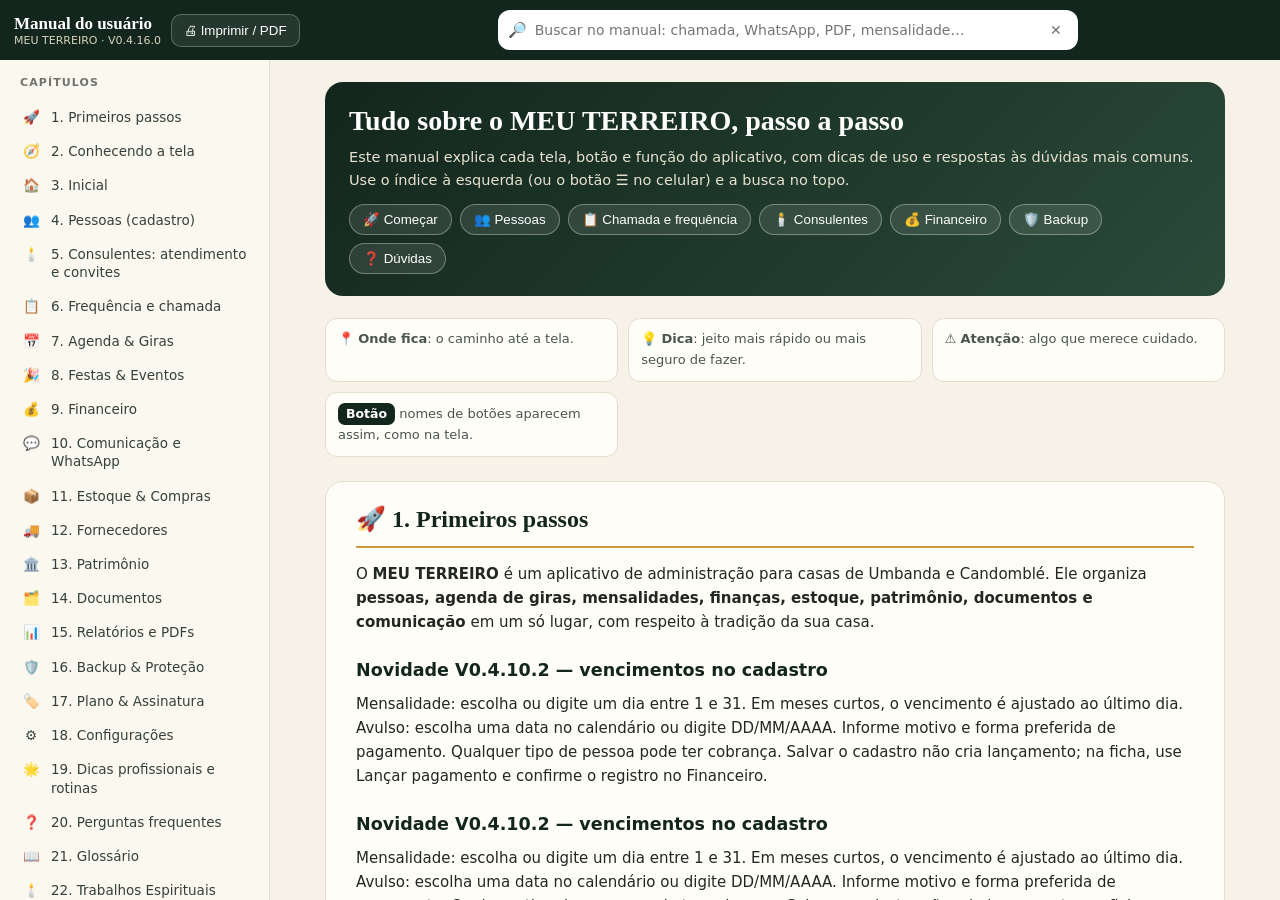
==== commit 57843352: "Add files via upload" ====
--- a/manual.html
+++ b/manual.html
@@ -75,5 +75,5 @@
  if(o.start)setTimeout(()=>go(o.start),30);
  return {go,search};
 }
-mtManualRender(document.getElementById("app"),{version:"0.4.15.0",page:true});
+mtManualRender(document.getElementById("app"),{version:"0.4.16.0",page:true});
 </script></body></html>
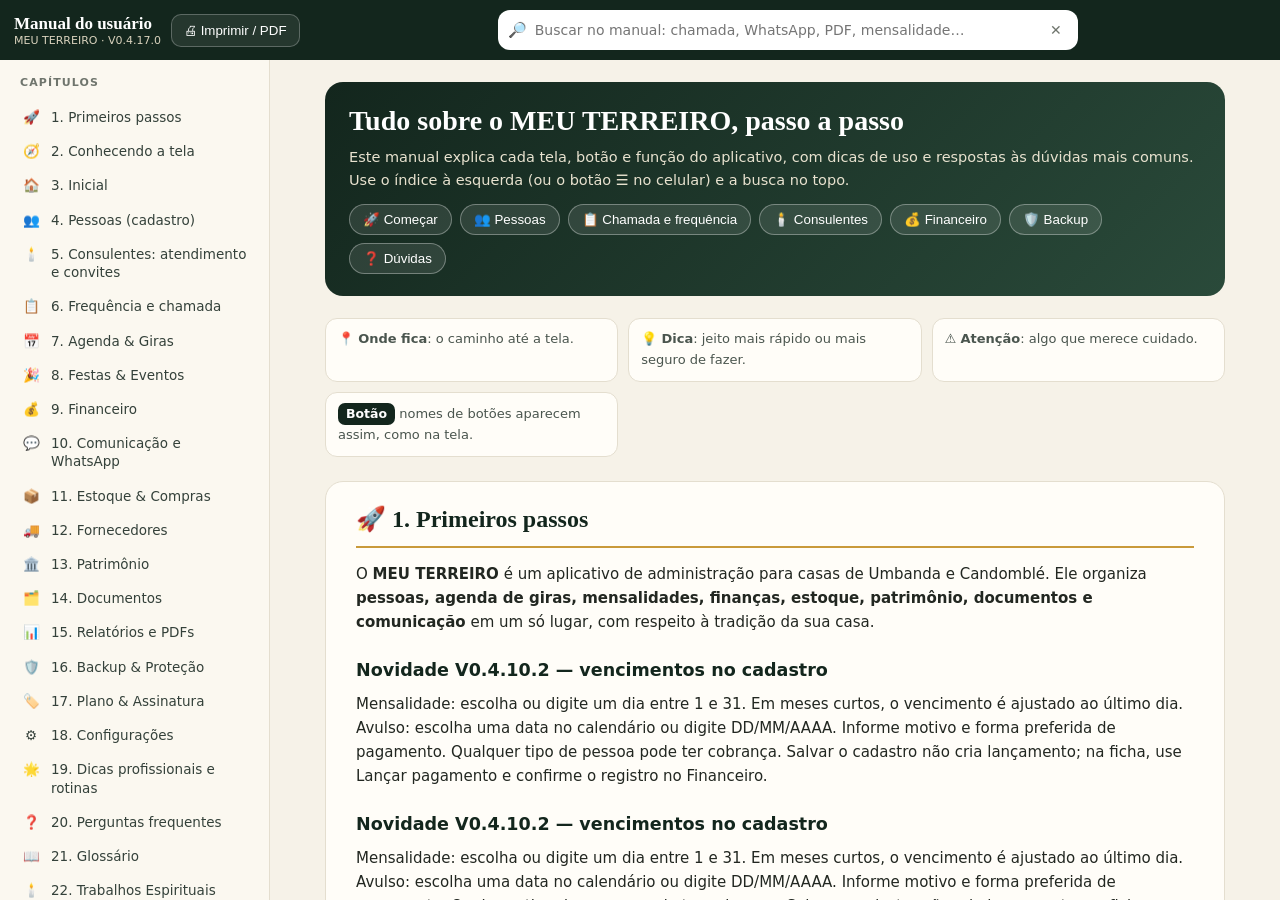
==== commit 357707e6: "Add files via upload" ====
--- a/manual.html
+++ b/manual.html
@@ -75,5 +75,5 @@
  if(o.start)setTimeout(()=>go(o.start),30);
  return {go,search};
 }
-mtManualRender(document.getElementById("app"),{version:"0.4.16.0",page:true});
+mtManualRender(document.getElementById("app"),{version:"0.4.17.0",page:true});
 </script></body></html>
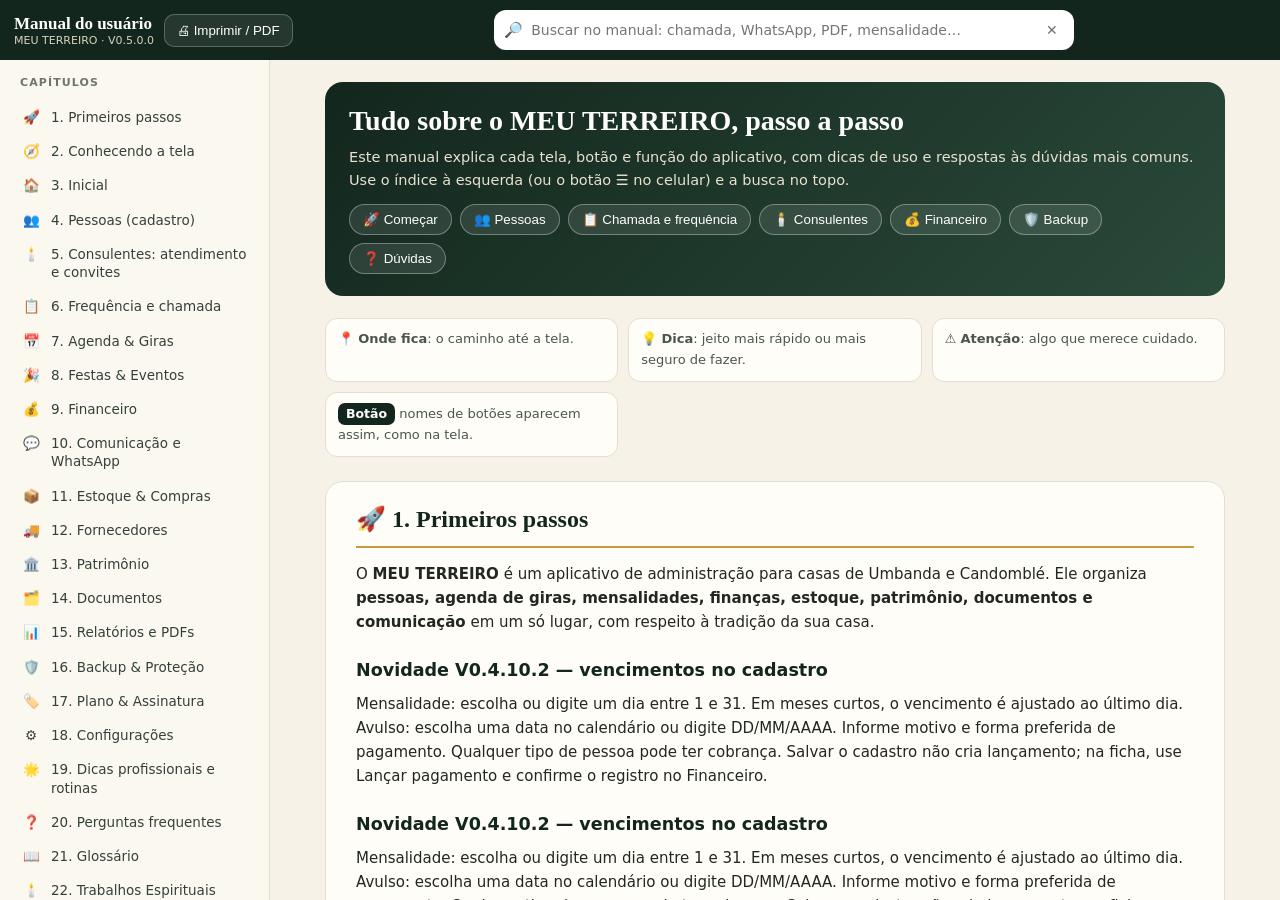
==== commit a56cdc61: "Add files via upload" ====
--- a/manual.html
+++ b/manual.html
@@ -75,5 +75,5 @@
  if(o.start)setTimeout(()=>go(o.start),30);
  return {go,search};
 }
-mtManualRender(document.getElementById("app"),{version:"0.4.17.0",page:true});
+mtManualRender(document.getElementById("app"),{version:"0.5.0.0",page:true});
 </script></body></html>
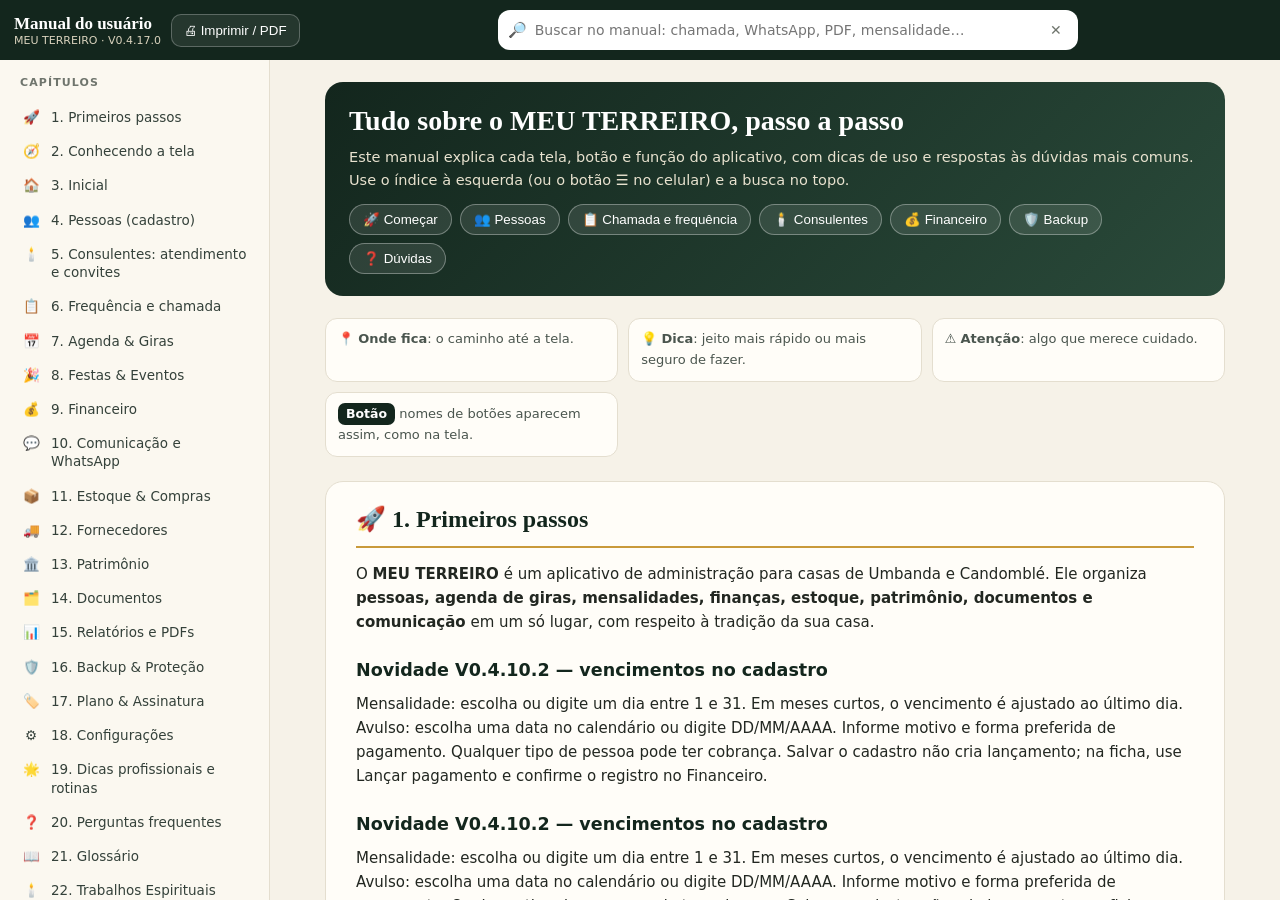
==== commit 0da9ff07: "Add files via upload" ====
--- a/manual.html
+++ b/manual.html
@@ -75,5 +75,5 @@
  if(o.start)setTimeout(()=>go(o.start),30);
  return {go,search};
 }
-mtManualRender(document.getElementById("app"),{version:"0.5.0.0",page:true});
+mtManualRender(document.getElementById("app"),{version:"0.4.17.0",page:true});
 </script></body></html>
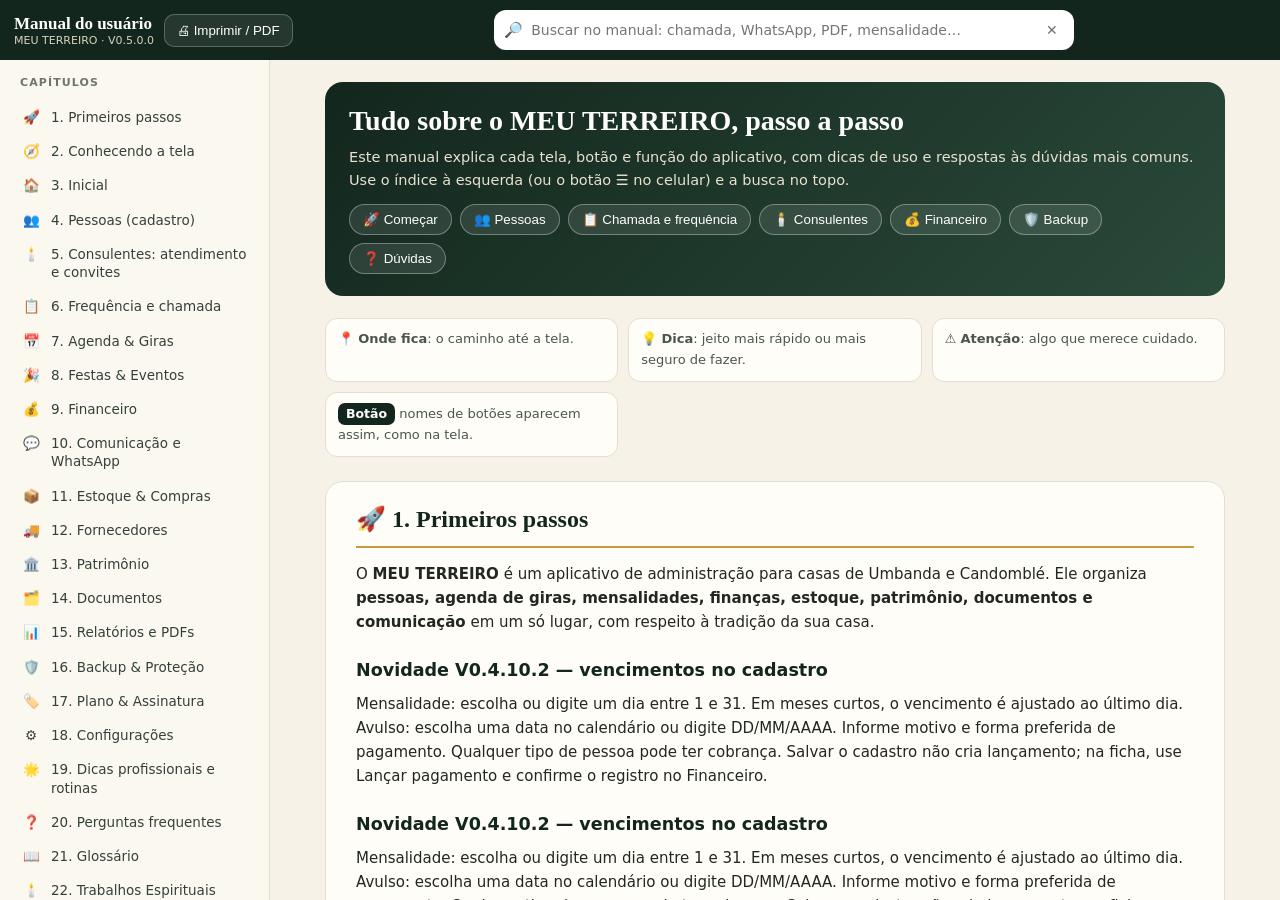
==== commit a19d8d8c: "Add files via upload" ====
--- a/manual.html
+++ b/manual.html
@@ -75,5 +75,5 @@
  if(o.start)setTimeout(()=>go(o.start),30);
  return {go,search};
 }
-mtManualRender(document.getElementById("app"),{version:"0.4.17.0",page:true});
+mtManualRender(document.getElementById("app"),{version:"0.5.0.0",page:true});
 </script></body></html>
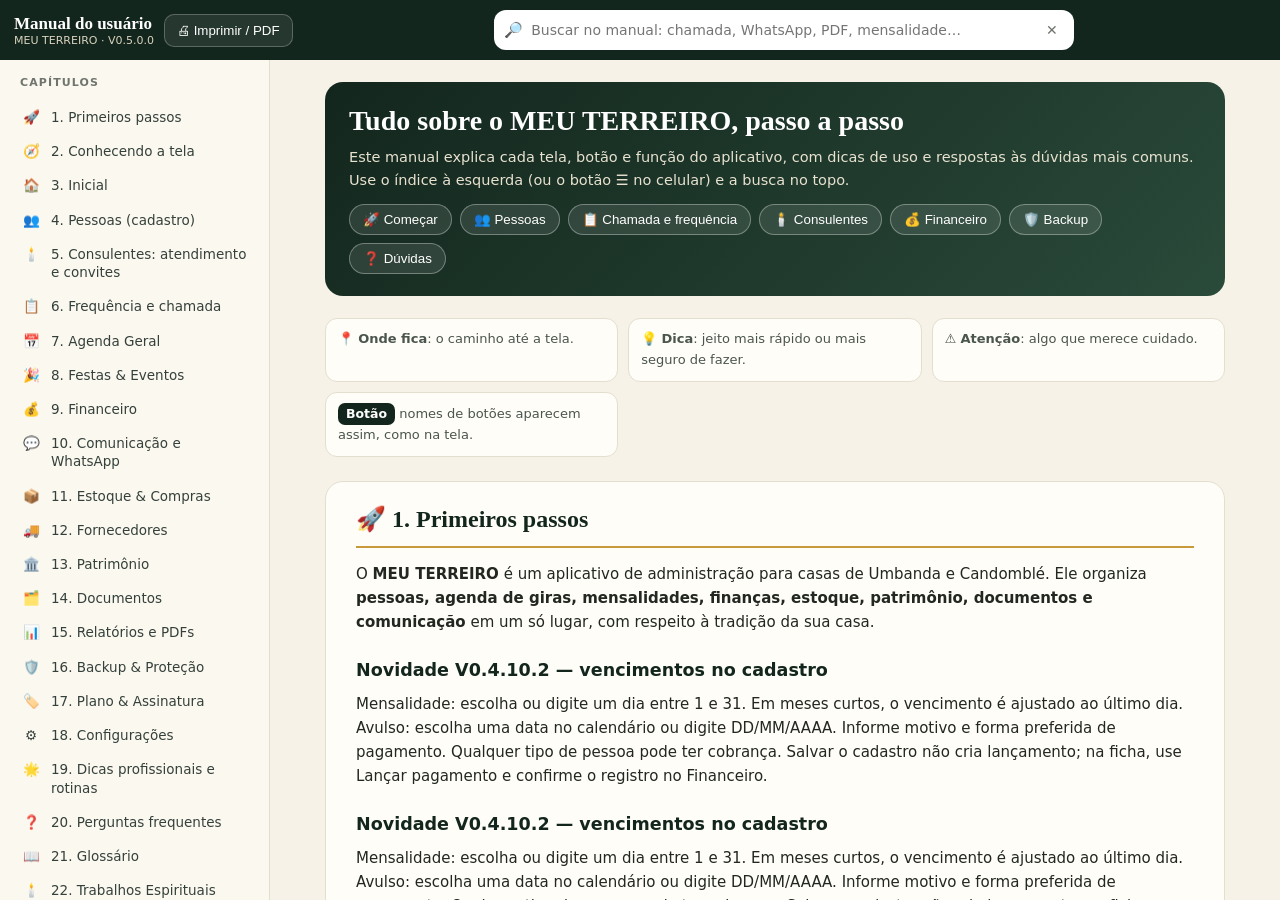
==== commit 21b5c151: "Add files via upload" ====
--- a/manual.html
+++ b/manual.html
@@ -1,6 +1,6 @@
 <!doctype html>
 <html lang="pt-BR"><head><meta charset="utf-8"><meta name="viewport" content="width=device-width,initial-scale=1"><title>Manual do usuário · MEU TERREIRO</title><style>html,body{margin:0;height:100%;background:#f6f2e8}</style></head><body><div id="app"></div><script>
-const MT_MANUAL=[{"id": "inicio", "icon": "🚀", "title": "Primeiros passos", "html": "\n<p>O <b>MEU TERREIRO</b> é um aplicativo de administração para casas de Umbanda e Candomblé. Ele organiza <b>pessoas, agenda de giras, mensalidades, finanças, estoque, patrimônio, documentos e comunicação</b> em um só lugar, com respeito à tradição da sua casa.</p>\n<h3>Novidade V0.4.10.2 — vencimentos no cadastro</h3><p>Mensalidade: escolha ou digite um dia entre 1 e 31. Em meses curtos, o vencimento é ajustado ao último dia. Avulso: escolha uma data no calendário ou digite DD/MM/AAAA. Informe motivo e forma preferida de pagamento. Qualquer tipo de pessoa pode ter cobrança. Salvar o cadastro não cria lançamento; na ficha, use Lançar pagamento e confirme o registro no Financeiro.</p><h3>Novidade V0.4.10.2 — vencimentos no cadastro</h3><p>Mensalidade: escolha ou digite um dia entre 1 e 31. Em meses curtos, o vencimento é ajustado ao último dia. Avulso: escolha uma data no calendário ou digite DD/MM/AAAA. Informe motivo e forma preferida de pagamento. Qualquer tipo de pessoa pode ter cobrança. Salvar o cadastro não cria lançamento; na ficha, use Lançar pagamento e confirme o registro no Financeiro.</p><h3>Como seus dados são guardados</h3>\n<ul>\n<li>Os dados ficam <b>salvos no próprio aparelho</b> (celular ou computador), com cópia interna de segurança. Funciona mesmo sem internet depois de aberto uma vez.</li>\n<li>O celular e o computador <b>não sincronizam entre si</b>. Se usar nos dois, cada um terá seus próprios dados. Para levar os dados de um aparelho ao outro, use <span class=\"mm-b\">Backup completo</span> e <span class=\"mm-b\">Restaurar</span> (capítulo Backup &amp; Proteção).</li>\n<li>O app <b>nunca envia mensagens sozinho</b>: ele abre o WhatsApp com o texto pronto e você confirma o envio.</li>\n</ul>\n<h3>Primeiro acesso (criar o login)</h3>\n<div class=\"mm-where\"><b>📍 Onde fica:</b> tela “Prepare seu acesso”, que aparece ao abrir o app pela primeira vez.</div>\n<ol class=\"mm-steps\">\n<li>Digite o <b>nome do responsável</b> (administrador).</li>\n<li>Informe o <b>WhatsApp do administrador</b>. Ele é usado como destino seguro nos testes do Modo Demonstração, para nenhuma mensagem de teste chegar a outras pessoas.</li>\n<li>Escolha um <b>login</b> e crie uma <b>senha</b> (mínimo de 6 caracteres). Digite a senha de novo em <b>Confirme a senha</b>.</li>\n<li>Marque <b>“Li e aceito os Termos de Uso e a Política de Privacidade”</b>. Você pode ler os dois antes, tocando nos links.</li>\n<li>Toque em <span class=\"mm-b\">Criar acesso no MEU TERREIRO</span>. Em telas pequenas ou janelas baixas, role a tela até o fim para ver o botão.</li>\n</ol>\n<div class=\"mm-warn\"><b>⚠️ Atenção:</b> não existe recuperação automática de senha por e-mail, porque os dados ficam só no seu aparelho. Anote login e senha em local seguro e mantenha <b>backups</b> em dia.</div>\n<h3>Instalar como aplicativo</h3>\n<ul>\n<li><b>Android (Chrome):</b> menu ⋮ → <i>Instalar aplicativo</i>.</li>\n<li><b>iPhone/iPad (Safari):</b> botão Compartilhar → <i>Adicionar à Tela de Início</i>.</li>\n<li><b>Computador (Chrome/Edge):</b> ícone <i>Instalar</i> na barra de endereço.</li>\n</ul>\n<div class=\"mm-tip\"><b>💡 Dica:</b> instalado, o MEU TERREIRO abre com ícone próprio, em tela cheia, como um aplicativo comum.</div>\n<h3>Período gratuito e Plano PRO</h3>\n<p>O app oferece <b>30 dias grátis</b> por aparelho. Depois disso entra em <b>Modo Restrito</b>: seus dados continuam guardados, mas os módulos operacionais ficam bloqueados até a ativação do Plano PRO. Backup, restauração, configurações e assinatura continuam disponíveis. Detalhes no capítulo Plano &amp; Assinatura.</p>\n<h3>Roteiro recomendado para começar</h3>\n<ol class=\"mm-steps\">\n<li><b>Dados da Casa</b> (Configurações): nome, contatos, endereço, logo e texto do rodapé dos PDFs.</li>\n<li><b>Listas de apoio</b> (Configurações): valor padrão da mensalidade, categorias financeiras, centros de custo, tipos de evento e categorias de estoque.</li>\n<li><b>Pessoas</b>: cadastre mensalistas, consulentes e convidados.</li>\n<li><b>Agenda &amp; Giras</b>: cadastre as próximas giras e reuniões.</li>\n<li><b>Frequência</b>: ajuste a meta (Configurações → Frequência) e passe a fazer a chamada nas giras.</li>\n<li><b>Financeiro</b>: cadastre as contas em Caixa &amp; Bancos e comece a lançar.</li>\n<li><b>Backup</b>: faça seu primeiro <span class=\"mm-b\">Backup completo</span> e guarde fora do aparelho.</li>\n</ol>\n<div class=\"mm-tip\"><b>💡 Dica:</b> prefere aprender fazendo? Em <b>Configurações → Tutorial guiado</b> o app leva você tela por tela, e o botão <span class=\"mm-b\">Modo Demonstração</span> preenche tudo com dados fictícios para treinar sem risco.</div>\n"}, {"id": "tela", "icon": "🧭", "title": "Conhecendo a tela", "html": "\n<h3>No computador</h3>\n<p>O <b>menu lateral</b> fica à esquerda, em três grupos:</p>\n<table class=\"mm-table\"><thead><tr><th>Grupo</th><th>Telas</th></tr></thead><tbody>\n<tr><td>Principal</td><td>Inicial · Pessoas · Agenda &amp; Giras · Financeiro · Comunicação</td></tr>\n<tr><td>Organização</td><td>Festas &amp; Eventos · Estoque &amp; Compras · Fornecedores · Patrimônio · Documentos · Relatórios</td></tr>\n<tr><td>Sistema</td><td>Backup &amp; Proteção · Plano &amp; Assinatura · Configurações</td></tr>\n</tbody></table>\n<div class=\"mm-tip\"><b>💡 Dica:</b> se a janela for baixa (notebook), o menu lateral ganha uma <b>barra de rolagem</b> própria. Role para ver todos os itens.</div>\n<p>No <b>topo</b> ficam o nome da casa e a tela atual, a <b>busca</b> (lupa), o <b>sino</b> (pendências e avisos) e o seu perfil (Administrador).</p>\n<h3>No celular</h3>\n<p>A <b>barra inferior</b> traz os módulos principais: <b>Inicial, Pessoas, Agenda &amp; Giras, Financeiro, Estoque &amp; Compras</b> e <b>Mais</b>. Tudo o que não cabe na barra (Comunicação, Festas &amp; Eventos, Documentos, Fornecedores, Patrimônio, Relatórios, Backup &amp; Proteção e Configurações) está em <b>Mais</b>.</p>\n<div class=\"mm-tip\"><b>💡 Dica:</b> não achou uma função? Procure primeiro em <b>Mais</b>.</div>\n<h3>Padrões que se repetem em todo o app</h3>\n<table class=\"mm-table\"><thead><tr><th>Elemento</th><th>Como funciona</th></tr></thead><tbody>\n<tr><td>Botão escuro no topo</td><td>É a ação principal da tela (ex.: <span class=\"mm-b\">Novo cadastro</span>, <span class=\"mm-b\">Novo lançamento</span>).</td></tr>\n<tr><td>Janelas (modais)</td><td>Formulários abrem numa janela com <span class=\"mm-b w\">Cancelar</span> e <span class=\"mm-b\">Salvar</span>. Toque no ✕ ou em Cancelar para fechar sem salvar.</td></tr>\n<tr><td>Busca e filtros</td><td>Campos “Buscar…” filtram a lista enquanto você digita. Abas e botões em pílula filtram por situação.</td></tr>\n<tr><td>PDF</td><td>Quase todas as telas têm botão de PDF. O arquivo abre em outra janela para imprimir ou salvar.</td></tr>\n<tr><td>Máscaras</td><td>Telefones, valores em R$, CPF/CNPJ e CEP são formatados enquanto você digita. Em dinheiro, digite só os números: 8500 vira <b>85,00</b>.</td></tr>\n<tr><td>Datas</td><td>Mostradas como dd/mm/aaaa. Os campos de data usam o seletor do seu aparelho.</td></tr>\n<tr><td>Valores</td><td>Em reais (R$). O botão <span class=\"mm-b w\">Ocultar valores</span>, no Financeiro, esconde os números quando outras pessoas estiverem olhando a tela.</td></tr>\n</tbody></table>\n"}, {"id": "inicial", "icon": "🏠", "title": "Inicial", "html": "\n<p>A tela <b>Inicial</b> é a sua central de atenção: mostra o que exige ação sem você precisar abrir cada módulo.</p>\n<div class=\"mm-where\"><b>📍 Onde fica:</b> menu → <b>Inicial</b> (primeiro item).</div>\n<table class=\"mm-table\"><thead><tr><th>Bloco</th><th>O que mostra</th></tr></thead><tbody>\n<tr><td>Próxima gira</td><td>O próximo compromisso da agenda, com data, hora e local.</td></tr>\n<tr><td>Avisos importantes</td><td>Alertas que merecem sua atenção, como: <b>chamada pendente</b> de uma gira recente, pessoas com <b>faltas seguidas</b> ou <b>abaixo da meta</b> de frequência, e lembrete de <b>backup externo</b>. Cada aviso é um botão que leva direto à tela certa; os avisos de frequência mostram <b>os nomes</b> das pessoas e abrem a lista já filtrada.</td></tr>\n<tr><td>Precisa de atenção</td><td>Resumo do Financeiro (valor a pagar) e do Estoque (itens abaixo do mínimo).</td></tr>\n<tr><td>Ações rápidas</td><td><span class=\"mm-b\">Nova pessoa</span> · <span class=\"mm-b\">Novo compromisso</span> · <span class=\"mm-b\">Novo lançamento</span> · <span class=\"mm-b\">Programar mensagem</span>.</td></tr>\n</tbody></table>\n<div class=\"mm-tip\"><b>💡 Dica:</b> comece o dia pela Inicial e termine zerando os avisos. O <b>sino</b> no topo reúne as pendências em qualquer tela.</div>\n<div class=\"mm-warn\"><b>⚠️ Atenção:</b> se aparecer o aviso “Período gratuito encerrado · Modo Restrito”, veja o capítulo Plano &amp; Assinatura. Seus dados continuam preservados.</div>\n"}, {"id": "pessoas", "icon": "👥", "title": "Pessoas (cadastro)", "html": "\n<p><b>Pessoas</b> (antigo “Filhos da Casa”) é o cadastro principal. Ele serve de base para agenda, mensalidades, frequência, comunicação e documentos. O nome do módulo pode ser trocado em <b>Configurações → Terminologia</b>.</p>\n<div class=\"mm-where\"><b>📍 Onde fica:</b> menu → <b>Pessoas</b>. A tela tem duas abas: <b>Cadastro</b> (esta) e <b>Frequência</b> (capítulo seguinte).</div>\n<h3>Tipos de pessoa</h3>\n<table class=\"mm-table\"><thead><tr><th>Tipo</th><th>Para quem é</th><th>Contribuição</th></tr></thead><tbody>\n<tr><td>Mensalista</td><td>Quem faz parte da casa e contribui.</td><td>Mensalidade, Valor avulso ou Isento.</td></tr>\n<tr><td>Consulente</td><td>Quem frequenta a assistência e busca atendimento.</td><td>Sem contribuição ou Valor avulso.</td></tr>\n<tr><td>Convidado</td><td>Visitas e convidados.</td><td>Nenhuma.</td></tr>\n<tr><td>Outro</td><td>Qualquer vínculo que não se encaixe nos anteriores.</td><td>Nenhuma.</td></tr>\n</tbody></table>\n<div class=\"mm-tip\"><b>💡 Dica:</b> só quem é <b>Mensalista com forma “Mensalidade”</b> aparece em Financeiro → Mensalidades e como “Pendente”. Consulentes e convidados <b>nunca</b> aparecem como inadimplentes.</div>\n<h3>Cadastrar uma pessoa</h3>\n<ol class=\"mm-steps\">\n<li>Toque em <span class=\"mm-b\">Novo cadastro</span> (ou em <span class=\"mm-b\">Nova pessoa</span>, na Inicial).</li>\n<li>Preencha <b>Nome completo</b> e escolha o <b>Tipo de pessoa</b> e a <b>Situação</b> (Ativa, Inativa ou Afastada).</li>\n<li>Informe <b>Telefone</b> e <b>WhatsApp</b> (com DDD; a máscara formata sozinha), <b>E-mail</b>, <b>Nascimento</b> e <b>Data de entrada</b>.</li>\n<li>Escolha a <b>Função / vínculo</b> na lista. Se não encontrar, escolha <b>＋ Outra função (digitar manualmente)</b>, escreva e salve: a nova função fica guardada para os próximos cadastros.</li>\n<li>Preencha o <b>Grupo</b> se a casa trabalha com grupos.</li>\n<li>Na caixa <b>Contribuição</b>, escolha a <b>forma de contribuição</b> (as opções dependem do tipo) e, se houver, o <b>valor</b>. Em branco na mensalidade, vale o valor padrão da casa.</li>\n<li>Em consulentes aparece <b>“Quer receber convite para as giras”</b>. Marque quem pediu para ser avisado.</li>\n<li><b>Controlar frequência</b>: já vem marcado para Mensalistas. Desmarque quem não entra na chamada; marque em outros tipos quando fizer sentido.</li>\n<li>Opcional: <b>Contato de emergência</b> e <b>Observação restrita</b> (anotação interna que <u>nunca</u> sai nos PDFs).</li>\n<li>Toque em <span class=\"mm-b\">Salvar</span>.</li>\n</ol>\n<h3>Funções disponíveis na lista</h3>\n<p>A lista traz cargos <b>gerais</b> (Filho(a) da Casa, Médium, Diretoria, Tesouraria, Secretaria, Voluntário), da <b>Umbanda</b> (Dirigente Espiritual, Pai/Mãe Pequeno(a), Médium de Incorporação, de Corrente/Desenvolvimento e de Sustentação, Cambono, Curimbeiro/Ogã, Zelador(a) de Altar/Peji) e do <b>Candomblé</b> (Ialorixá, Babalorixá, Iyaegbé/Babaegbé, Ialaxé/Babalaxé, Iyakekerê/Babakekerê, Abiã, Iyawô/Cassuté, Ebomi, Alabê, Ogã, Ekedi, Axogum, Iyabassé, Babalossayn, Pejigan, Iyamoro/Dagã/Sidagã, Iyaefun/Babaefun). Funções que você cadastrar manualmente aparecem no grupo “Cadastradas por você”.</p>\n<h3>A lista de pessoas</h3>\n<p>No computador a lista é uma <b>tabela</b> (Nome, Tipo · Função, Aniversário, Contribuição, Contato); no celular, <b>cartões</b>. As duas mostram as mesmas informações.</p>\n<table class=\"mm-table\"><thead><tr><th>Botão / campo</th><th>O que faz</th></tr></thead><tbody>\n<tr><td>Buscar</td><td>Procura por nome, telefone ou função.</td></tr>\n<tr><td>Todos · Ativos · Pendentes · Inativos</td><td>Filtra pela situação. “Pendentes” são mensalistas sem a mensalidade do mês.</td></tr>\n<tr><td>Todos os tipos · Mensalistas · Consulentes · Convidados</td><td>Filtra pelo tipo de pessoa (com a contagem de cada um).</td></tr>\n<tr><td>🎂 Aniversariantes do mês</td><td>Abre a lista de aniversários do mês (veja abaixo).</td></tr>\n<tr><td>📅 Agendar atendimento</td><td>Agenda um atendimento de consulente (capítulo Consulentes).</td></tr>\n<tr><td>📣 Convidar consulentes para gira</td><td>Convida consulentes um a um pelo WhatsApp (capítulo Consulentes).</td></tr>\n<tr><td>PDF desta lista</td><td>Gera o PDF exatamente com os filtros que estão na tela.</td></tr>\n<tr><td>WhatsApp</td><td>Aparece para toda pessoa que tem WhatsApp cadastrado. Abre a conversa com uma mensagem pronta (lembrete de mensalidade, se estiver pendente, ou mensagem geral).</td></tr>\n<tr><td>🎂 Parabenizar</td><td>Aparece no dia do aniversário da pessoa e abre o WhatsApp com a mensagem de feliz aniversário.</td></tr>\n<tr><td>Abrir / Abrir ficha</td><td>Abre a ficha individual.</td></tr>\n</tbody></table>\n<h3>Aniversariantes do mês</h3>\n<ol class=\"mm-steps\">\n<li>Toque em <span class=\"mm-b g\">🎂 Aniversariantes do mês</span>. O número ao lado mostra quantos são.</li>\n<li>Troque o <b>Mês</b> no seletor para ver outros meses.</li>\n<li>Em cada nome, <span class=\"mm-b g\">Parabéns</span> abre o WhatsApp com a mensagem pronta; <span class=\"mm-b w\">PDF</span> gera a lista do mês.</li>\n</ol>\n<p>No dia do aniversário, um aviso “Aniversário hoje” aparece também no topo da lista, com o botão <span class=\"mm-b g\">Parabenizar</span>.</p>\n<div class=\"mm-tip\"><b>💡 Dica:</b> preencha o <b>Nascimento</b> de todos: é ele que alimenta os aniversários. Pessoas inativas não entram na lista.</div>\n<h3>Ficha individual</h3>\n<div class=\"mm-where\"><b>📍 Onde fica:</b> Pessoas → <span class=\"mm-b w\">Abrir</span> na linha da pessoa.</div>\n<p>Mostra os dados completos (tipo, função, aniversário, contribuição, <b>frequência dos últimos 3 meses</b>) e o <b>histórico</b> vinculado. Botões: <span class=\"mm-b w\">Editar</span> (também permite excluir), <span class=\"mm-b w\">WhatsApp</span> e <span class=\"mm-b w\">PDF da ficha</span>.</p>\n<div class=\"mm-warn\"><b>⚠️ Atenção:</b> para quem deixou a casa, prefira marcar como <b>Inativa</b> em vez de excluir: assim o histórico é preservado. O <b>PDF da ficha</b> não inclui a observação restrita.</div>\n"}, {"id": "consulentes", "icon": "🕯️", "title": "Consulentes: atendimento e convites", "html": "\n<p>Dois recursos facilitam o dia a dia com a assistência: <b>agendar atendimento</b> (com confirmação pelo WhatsApp) e <b>convidar para as giras</b> sem precisar lembrar de um por um.</p>\n<h3>Agendar atendimento</h3>\n<div class=\"mm-where\"><b>📍 Onde fica:</b> Pessoas → <span class=\"mm-b\">📅 Agendar atendimento</span> (geral) ou <span class=\"mm-b w\">📅 Agendar</span> na linha do consulente. Também na <b>Agenda</b> e em <b>Comunicação</b>.</div>\n<ol class=\"mm-steps\">\n<li>Escolha o <b>Consulente</b> (já vem selecionado se você abriu pela linha dele).</li>\n<li>Informe <b>Data</b> e <b>Horário</b>.</li>\n<li>Escolha a <b>Modalidade</b>:\n <ul><li><b>Presencial:</b> aparece o campo <b>Endereço enviado ao consulente</b>. Ele vem preenchido com o endereço da casa (Configurações → Dados da Casa) e pode ser ajustado.</li>\n <li><b>Online:</b> aparece <b>Link da videochamada (opcional)</b>. Se você ainda não criou o link, deixe em branco: a mensagem avisa que o link será criado e enviado antes do horário. Se já tiver, cole o link e ele segue na mensagem.</li></ul></li>\n<li>Escreva <b>Observações internas</b>, se quiser.</li>\n<li>Toque em <span class=\"mm-b\">Salvar na agenda</span> para só registrar, ou em <span class=\"mm-b g\">Salvar e enviar WhatsApp</span> para registrar e abrir a confirmação pronta no WhatsApp.</li>\n</ol>\n<p>O atendimento fica <b>registrado na Agenda</b> como compromisso do tipo <i>Atendimento</i>, vinculado ao consulente, com status Confirmado.</p>\n<div class=\"mm-tip\"><b>💡 Dica:</b> a mensagem de confirmação traz data, dia da semana, horário e modalidade, com a orientação de chegar 15 minutos antes (presencial) ou de entrar em local tranquilo e com boa conexão (online).</div>\n<div class=\"mm-warn\"><b>⚠️ Atenção:</b> se o consulente não tiver WhatsApp cadastrado, o atendimento é salvo normalmente, mas a mensagem não pode ser enviada.</div>\n<h3>Convidar consulentes para a gira</h3>\n<div class=\"mm-where\"><b>📍 Onde fica:</b> Pessoas → <span class=\"mm-b\">📣 Convidar consulentes para gira</span>. Também na <b>Agenda</b> e em <b>Comunicação → Mensagens para consulentes</b>.</div>\n<ol class=\"mm-steps\">\n<li>Escolha a <b>Gira</b> na lista (aparecem as próximas giras cadastradas na Agenda). Se não houver nenhuma, cadastre antes na Agenda (tipo <b>Gira</b>).</li>\n<li>Leia e, se quiser, ajuste o texto em <b>Mensagem do convite</b>. Variáveis: <code>{nome}</code>, <code>{evento}</code>, <code>{data}</code>, <code>{hora}</code>, <code>{local}</code> e <code>{casa}</code>. O texto que você ajustar fica salvo para os próximos convites.</li>\n<li>Confira a lista: cada consulente tem uma caixa de seleção. Quem <b>não tem WhatsApp</b> ou <b>prefere não receber convites</b> fica bloqueado e identificado.</li>\n<li>Toque em <span class=\"mm-b\">Enviar para o próximo</span>. O WhatsApp abre com o convite do próximo consulente da fila. Confirme o envio lá, volte ao app e toque de novo. O contador mostra quantos faltam.</li>\n<li>Quem já teve o convite aberto aparece com a data e o selo ✓. Use <span class=\"mm-b w\">Reenviar</span> numa linha para repetir, ou <span class=\"mm-b w\">Limpar marcações</span> para recomeçar a fila.</li>\n</ol>\n<div class=\"mm-tip\"><b>💡 Dica:</b> muitos consulentes esporádicos pedem para ser avisados das giras. Marque <b>“Quer receber convite para as giras”</b> no cadastro de cada um e use o convite toda semana: são poucos toques para avisar todos.</div>\n<div class=\"mm-warn\"><b>⚠️ Atenção:</b> o WhatsApp abre <b>uma conversa por vez</b>; é uma regra do próprio WhatsApp e do navegador. O app não consegue disparar para todos de uma só vez, e a marcação “aberto” indica que o convite foi preparado, não que a mensagem foi entregue.</div>\n"}, {"id": "frequencia", "icon": "📋", "title": "Frequência e chamada", "html": "\n<p>Controle a presença dos médiuns e filhos da casa: faça a <b>chamada</b> na gira, acompanhe o <b>relatório de frequência</b>, defina uma <b>meta</b> e receba <b>alertas</b>.</p>\n<h3>Quem entra na chamada</h3>\n<p>Entram as pessoas com <b>Controlar frequência</b> marcado no cadastro (por padrão, os <b>Mensalistas</b> ativos). Consulentes e convidados ficam de fora, mas dá para <b>incluir outra pessoa</b> na hora da chamada ou ligar o controle no cadastro dela.</p>\n<h3>Fazer a chamada</h3>\n<div class=\"mm-where\"><b>📍 Onde fica:</b> botão <span class=\"mm-b g\">📋 Fazer chamada</span> em <b>Agenda &amp; Giras</b>, em <b>Pessoas → Frequência</b> e nos avisos da <b>Inicial</b>; ou abra o compromisso na Agenda e toque em <span class=\"mm-b w\">📋 Fazer chamada</span>.</div>\n<ol class=\"mm-steps\">\n<li>Escolha o compromisso (a lista mostra os dos últimos 60 dias que contam para a frequência, com o selo “Chamada pendente” ou “Chamada feita”).</li>\n<li>Para cada pessoa, toque no status: <b>Presente</b>, <b>Atrasado</b>, <b>Falta</b> ou <b>Justif.</b> (justificada). Tocar de novo no mesmo status limpa a marcação.</li>\n<li>Atalhos: <span class=\"mm-b w\">✓ Marcar todos presentes</span> (marca só quem ainda está sem status) e <span class=\"mm-b w\">Limpar tudo</span>. Use a busca para achar um nome.</li>\n<li>Acompanhe os contadores no alto: presentes, atrasados, faltas, justificadas e <b>sem marcação</b>.</li>\n<li>Precisa incluir alguém fora da lista (um consulente, por exemplo)? Use <span class=\"mm-b w\">＋ Incluir outra pessoa</span>, no fim da lista.</li>\n<li>A caixa <b>“Esta chamada conta para a frequência”</b> vem marcada conforme o tipo do compromisso. Desmarque numa gira especial que não deva entrar no cálculo.</li>\n<li>Toque em <span class=\"mm-b\">Salvar chamada</span>. O botão <span class=\"mm-b w\">PDF</span> gera a lista de chamada.</li>\n</ol>\n<div class=\"mm-tip\"><b>💡 Dica:</b> a chamada pode ser feita na hora (no celular, com um toque por nome) ou depois, quando o Pai ou a Mãe de Santo tiver a lista. Você pode reabrir e corrigir uma chamada quando quiser: o botão passa a se chamar <b>Ver / editar chamada</b>.</div>\n<h3>Relatório de frequência</h3>\n<div class=\"mm-where\"><b>📍 Onde fica:</b> Pessoas → aba <b>Frequência</b>. Também em Relatórios → Frequência.</div>\n<table class=\"mm-table\"><thead><tr><th>Item</th><th>O que mostra</th></tr></thead><tbody>\n<tr><td>Período</td><td>Mês atual · Últimos 3 meses · Ano atual · Tudo.</td></tr>\n<tr><td>Tipo</td><td>Filtra por tipo de compromisso (Gira, Reunião…).</td></tr>\n<tr><td>Buscar pessoa</td><td>Filtra a lista pelo nome.</td></tr>\n<tr><td>Chamadas no período</td><td>Quantas chamadas foram feitas.</td></tr>\n<tr><td>Frequência média</td><td>Média das porcentagens das pessoas.</td></tr>\n<tr><td>Abaixo da meta</td><td>Quantas pessoas estão abaixo da meta definida.</td></tr>\n<tr><td>Faltas seguidas</td><td>Quantas pessoas estão com o número de faltas seguidas que aciona o alerta.</td></tr>\n<tr><td>Chamadas pendentes</td><td>Compromissos recentes cuja chamada ainda não foi feita, com botão <span class=\"mm-b g\">Fazer chamada</span>.</td></tr>\n<tr><td>Frequência por pessoa</td><td>Porcentagem com barra colorida (verde: dentro da meta; amarelo: perto; vermelho: abaixo), mais o total de presenças, atrasos, faltas e justificadas. Por padrão as pessoas com menor frequência aparecem primeiro.</td></tr>\n<tr><td>Por tipo de compromisso</td><td>Frequência média de cada tipo.</td></tr>\n<tr><td>PDF do relatório</td><td>Gera o relatório com os filtros da tela.</td></tr>\n<tr><td>Ficha</td><td>Abre a ficha da pessoa.</td></tr>\n</tbody></table>\n<h3>Filtros, ordem e destaque</h3>\n<p>Logo abaixo dos indicadores há <b>botões de classificação</b>, cada um com a contagem de pessoas:</p>\n<table class=\"mm-table\"><thead><tr><th>Filtro</th><th>Mostra</th></tr></thead><tbody>\n<tr><td>Todos</td><td>Todas as pessoas com controle de frequência.</td></tr>\n<tr><td>⚠️ Faltas seguidas</td><td>Quem está com o número de faltas seguidas que dispara o alerta (padrão: 3 ou mais).</td></tr>\n<tr><td>Abaixo da meta</td><td>Quem está abaixo da meta de frequência.</td></tr>\n<tr><td>Dentro da meta</td><td>Quem está na meta ou acima.</td></tr>\n<tr><td>Presença total</td><td>Quem tem 100% de presença no período.</td></tr>\n<tr><td>Com faltas · Com atrasos</td><td>Quem teve ao menos uma falta (ou um atraso) no período.</td></tr>\n<tr><td>Sem registro</td><td>Quem não tem nenhuma chamada marcada no período.</td></tr>\n</tbody></table>\n<ul>\n<li><b>Ordenar:</b> Pior frequência primeiro (padrão), Melhor frequência primeiro, Mais faltas, Mais atrasos ou Nome (A–Z).</li>\n<li><b>Período:</b> Últimos 30 dias, Mês atual, Últimos 3 meses, Ano atual ou Tudo. Junto com <b>Tipo</b> e a busca, os filtros se combinam.</li>\n<li>Os cartões <b>Abaixo da meta</b> e <b>faltas seguidas</b>, no topo, também são botões: toque para filtrar.</li>\n</ul>\n<div class=\"mm-tip\"><b>💡 Dica:</b> <b>quem tem faltas seguidas fica sempre fixado no topo da lista</b>, em destaque vermelho, com o nome, o número de faltas e as <b>datas em que faltou</b>, qualquer que seja a ordem escolhida. O aviso da tela Inicial mostra os nomes e, ao tocar, abre a lista já filtrada.</div>\n<h3>Regras e meta</h3>\n<div class=\"mm-where\"><b>📍 Onde fica:</b> botão <span class=\"mm-b w\">⚙️ Regras e meta</span> (aba Frequência) ou <b>Configurações → Frequência → Configurar</b>.</div>\n<table class=\"mm-table\"><thead><tr><th>Regra</th><th>O que define</th></tr></thead><tbody>\n<tr><td>Meta mínima (%)</td><td>Frequência esperada. Padrão: 75%.</td></tr>\n<tr><td>Avisar após quantas faltas seguidas</td><td>Padrão: 3.</td></tr>\n<tr><td>Mínimo de chamadas para avisar “abaixo da meta”</td><td>Evita alarme falso no começo. Padrão: 3.</td></tr>\n<tr><td>Falta justificada conta como</td><td><b>Não entra no cálculo</b> (padrão), <b>Presença</b> ou <b>Falta</b>.</td></tr>\n<tr><td>Tipos que contam</td><td>Quais tipos de compromisso entram na frequência. Padrão: Gira e Reunião. Para incluir Desenvolvimento, Mutirão etc., crie esses tipos em Configurações → Listas de apoio e marque-os aqui.</td></tr>\n</tbody></table>\n<h3>Como a porcentagem é calculada</h3>\n<p><b>Frequência = presenças ÷ chamadas consideradas.</b> <b>Atraso conta como presença.</b> Falta conta como falta. A justificada segue a regra escolhida acima. Quem ficou <b>sem marcação</b> numa chamada não entra naquela conta.</p>\n<p><i>Exemplo:</i> em 8 giras, uma pessoa teve 5 presenças, 1 atraso, 1 falta e 1 justificada. Com a justificada “neutra”: (5+1) ÷ (5+1+1) = <b>86%</b>. Se a justificada contar como falta: 6 ÷ 8 = <b>75%</b>.</p>\n<h3>Alertas</h3>\n<ul>\n<li><b>Na Inicial:</b> “Chamada pendente”, “N pessoas com 3+ faltas seguidas” e “N pessoas abaixo da meta”. Cada aviso leva direto à tela certa.</li>\n<li><b>Na lista de frequência:</b> selos “3 faltas seguidas” e “Abaixo da meta” ao lado do nome.</li>\n</ul>\n<h3>💬 Sentimos sua falta</h3>\n<p>Em quem está com alerta e tem WhatsApp aparece o botão <span class=\"mm-b g\">💬 Sentimos sua falta</span>. Ele abre o WhatsApp com uma mensagem acolhedora: pergunta como a pessoa está, oferece apoio e convida para voltar. Você confirma o envio.</p>\n<div class=\"mm-tip\"><b>💡 Dica:</b> use o alerta para <b>acolher</b>, não para cobrar. Muitas ausências têm motivo de saúde, trabalho ou família.</div>\n<div class=\"mm-warn\"><b>⚠️ Atenção:</b> as chamadas antigas não existem no app. O relatório passa a valer a partir da primeira chamada que você registrar. Os dados de frequência ficam só na área administrativa.</div>\n"}, {"id": "agenda", "icon": "📅", "title": "Agenda & Giras", "html": "\n<p>A Agenda organiza giras, reuniões, tarefas, compras e atendimentos.</p>\n<div class=\"mm-where\"><b>📍 Onde fica:</b> menu → <b>Agenda &amp; Giras</b> (também na barra inferior do celular).</div>\n<h3>Formas de ver a agenda</h3>\n<table class=\"mm-table\"><thead><tr><th>Botão</th><th>O que mostra</th></tr></thead><tbody>\n<tr><td>Calendário</td><td>Visão mensal em grade (a principal).</td></tr>\n<tr><td>Dia · Semana · Quinzenal · Mensal · Trimestral · Ano</td><td>Listas de compromissos para o período escolhido.</td></tr>\n<tr><td>Data inicial / Data final + Aplicar</td><td>Período personalizado. <span class=\"mm-b w\">Limpar</span> volta ao padrão.</td></tr>\n<tr><td>‹ Hoje ›</td><td>Navega entre meses; <b>Hoje</b> volta ao dia atual.</td></tr>\n</tbody></table>\n<h3>Lendo o calendário</h3>\n<ul>\n<li>Dias com compromisso têm <b>fundo dourado</b>, um <b>ponto laranja</b> e um <b>número</b> no canto com a quantidade de compromissos.</li>\n<li>O dia <b>selecionado</b> fica <b>verde</b>. O dia de hoje tem o número num círculo escuro.</li>\n<li>Abaixo do calendário aparece <b>“Compromissos de dd/mm/aaaa”</b> com os do dia selecionado e o botão <span class=\"mm-b w\">Abrir</span>.</li>\n</ul>\n<h3>Cadastrar um compromisso</h3>\n<ol class=\"mm-steps\">\n<li>Toque em <span class=\"mm-b\">Novo compromisso</span> (ou em <b>Novo compromisso</b> na Inicial).</li>\n<li>Preencha <b>Título</b>, <b>Tipo</b> (Gira, Reunião, Festa, Evento, Tarefa, Compra, Atendimento, Manutenção, Administrativo, Outro; a lista vem das Listas de apoio) e <b>Status</b>.</li>\n<li>Informe <b>Data</b>, <b>Hora</b>, <b>Final</b>, <b>Local</b> e <b>Responsável</b>.</li>\n<li>Descreva os <b>Materiais necessários</b> e as <b>Observações</b>. Salve.</li>\n</ol>\n<h3>Detalhe do compromisso</h3>\n<p>Ao tocar em <span class=\"mm-b w\">Abrir</span> você vê data e horário, local, responsável, materiais, <b>participantes</b>, financeiro vinculado e observações. Botões:</p>\n<table class=\"mm-table\"><thead><tr><th>Botão</th><th>O que faz</th></tr></thead><tbody>\n<tr><td>📋 Fazer chamada</td><td>Abre a chamada deste compromisso (veja Frequência e chamada).</td></tr>\n<tr><td>Mensagem</td><td>Prepara o lembrete do compromisso para o WhatsApp.</td></tr>\n<tr><td>Editar</td><td>Altera os dados do compromisso.</td></tr>\n</tbody></table>\n<h3>Atalhos da Agenda</h3>\n<table class=\"mm-table\"><thead><tr><th>Botão</th><th>O que faz</th></tr></thead><tbody>\n<tr><td>📋 Fazer chamada</td><td>Escolhe uma gira recente e abre a chamada.</td></tr>\n<tr><td>📅 Agendar atendimento</td><td>Agenda atendimento de consulente.</td></tr>\n<tr><td>📣 Convidar consulentes para gira</td><td>Abre a fila de convites.</td></tr>\n<tr><td>PDF semana · PDF mês · PDF ano</td><td>Gera o PDF da agenda no período.</td></tr>\n</tbody></table>\n<div class=\"mm-tip\"><b>💡 Dica:</b> para a chamada contar na frequência, o compromisso precisa ser de um tipo marcado em Frequência → Regras e meta (por padrão, <b>Gira</b> e <b>Reunião</b>).</div>\n"}, {"id": "eventos", "icon": "🎉", "title": "Festas & Eventos", "html": "\n<p>Use este módulo quando uma festa ou evento precisar de <b>organização própria</b>, com receitas e despesas ligadas a ele. A <b>Agenda</b> organiza compromissos do dia a dia; <b>Festas &amp; Eventos</b> organiza um projeto maior.</p>\n<div class=\"mm-where\"><b>📍 Onde fica:</b> menu → <b>Festas &amp; Eventos</b> (no celular: Mais → Festas &amp; Eventos).</div>\n<table class=\"mm-table\"><thead><tr><th>Botão / campo</th><th>O que faz</th></tr></thead><tbody>\n<tr><td>Novo evento</td><td>Cadastra um evento (mesmo formulário do compromisso: título, tipo, status, data, hora, local, responsável, materiais, observações).</td></tr>\n<tr><td>Data inicial / final + Aplicar / Limpar</td><td>Filtra os eventos por período, útil para consultar programações antigas ou futuras.</td></tr>\n<tr><td>PDF</td><td>Gera o PDF da lista de eventos.</td></tr>\n<tr><td>Abrir</td><td>Abre o detalhe do evento.</td></tr>\n</tbody></table>\n<p>Cada evento mostra o <b>resumo financeiro</b> (entradas e saídas ligadas a ele). Para ligar um lançamento a um evento, escolha o evento no campo <b>Evento vinculado</b> ao criar o lançamento no Financeiro.</p>\n<div class=\"mm-tip\"><b>💡 Dica:</b> vincule despesas e contribuições ao evento: no fim da festa você sabe exatamente quanto custou e quanto entrou.</div>\n"}, {"id": "financeiro", "icon": "💰", "title": "Financeiro", "html": "\n<p>O Financeiro reúne receitas, despesas, contas, fundos, mensalidades e a prestação de contas, tudo ligado a pessoas e eventos.</p>\n<div class=\"mm-where\"><b>📍 Onde fica:</b> menu → <b>Financeiro</b> (também na barra inferior do celular).</div>\n<h3>O painel do topo</h3>\n<table class=\"mm-table\"><thead><tr><th>Item</th><th>O que mostra</th></tr></thead><tbody>\n<tr><td>Entradas recebidas</td><td>Receitas já recebidas.</td></tr>\n<tr><td>Saídas pagas</td><td>Despesas já pagas.</td></tr>\n<tr><td>Resultado</td><td>Recebido − pago.</td></tr>\n<tr><td>Pendências</td><td>A receber + a pagar.</td></tr>\n<tr><td>Data inicial / final + Aplicar</td><td>Filtra indicadores e lançamentos por período. <span class=\"mm-b w\">Limpar</span> remove o filtro. Os saldos de Caixa &amp; Bancos e Fundos continuam acumulados.</td></tr>\n<tr><td>Ocultar valores</td><td>Esconde os números na tela.</td></tr>\n<tr><td>PDF semana · mês · ano</td><td>Relatório financeiro do período.</td></tr>\n<tr><td>Novo lançamento</td><td>Registra receita, despesa ou transferência.</td></tr>\n</tbody></table>\n<h3>Novo lançamento</h3>\n<ol class=\"mm-steps\">\n<li>Toque em <span class=\"mm-b\">Novo lançamento</span> e escolha o <b>Tipo</b>: <b>Receita</b>, <b>Despesa</b> ou <b>Transferência</b>.</li>\n<li>Informe <b>Data</b>, <b>Competência</b> (mês a que o valor se refere) e <b>Status</b> (Recebido, Pago, Concluído, Pendente, Vencido, Cancelado…).</li>\n<li>Escreva a <b>Descrição</b> e escolha <b>Categoria</b>, <b>Subcategoria</b> e <b>Centro de custo</b>.</li>\n<li>Em <b>Fundo / finalidade</b>, vincule o valor a um fundo (opcional).</li>\n<li>Escolha a <b>Conta</b> (Caixa físico, Conta corrente, Pix…). Na <b>Transferência</b> aparecem <b>Conta origem</b> e <b>Conta destino</b>.</li>\n<li>Digite o <b>Valor</b> (só os números: 8500 vira 85,00).</li>\n<li>Vincule uma <b>Pessoa</b> e/ou um <b>Evento</b> e informe a <b>Forma de pagamento</b> e <b>Observações</b>, se quiser. Salve.</li>\n</ol>\n<div class=\"mm-tip\"><b>💡 Dica:</b> quanto mais vínculos (pessoa, evento, fundo, centro de custo), mais úteis ficam os relatórios.</div>\n<div class=\"mm-warn\"><b>⚠️ Atenção:</b> transferência entre contas <b>não é receita nem despesa</b>: só muda o dinheiro de lugar. Os valores são guardados em centavos e mostrados em R$.</div>\n<h3>As abas do Financeiro</h3>\n<table class=\"mm-table\"><thead><tr><th>Aba</th><th>Para que serve</th></tr></thead><tbody>\n<tr><td>Movimentações</td><td>Todos os lançamentos, do mais recente ao mais antigo. Cada um tem o botão <span class=\"mm-b w\">Editar</span>.</td></tr>\n<tr><td>Contas a pagar</td><td>Despesas pendentes ou vencidas.</td></tr>\n<tr><td>Contas a receber</td><td>Receitas pendentes.</td></tr>\n<tr><td>Caixa &amp; Bancos</td><td>As contas da casa (Caixa físico, Conta corrente, Pix) com o <b>saldo acumulado</b> calculado pelos lançamentos.</td></tr>\n<tr><td>Fundos</td><td>Recursos separados por finalidade (veja abaixo).</td></tr>\n<tr><td>Mensalidades</td><td>Acompanhamento da contribuição mensal dos Mensalistas (veja abaixo).</td></tr>\n<tr><td>Centros de custo</td><td>Entradas, saídas e resultado de cada centro (Administração, Manutenção, Cozinha, Festa, Gira, Material, Patrimônio, Outros).</td></tr>\n<tr><td>Conciliação</td><td>Confere o saldo calculado com o saldo real da conta.</td></tr>\n<tr><td>Orçamento</td><td>Compara o valor previsto com o realizado por centro de custo.</td></tr>\n<tr><td>Prestação de contas</td><td>Gera o relatório gerencial do mês em PDF.</td></tr>\n</tbody></table>\n<h3>Fundos</h3>\n<p>Um <b>fundo</b> separa o dinheiro por finalidade (Obras, Manutenção, Festa de Ogum…) sem criar nova conta bancária.</p>\n<table class=\"mm-table\"><thead><tr><th>Botão / campo</th><th>O que faz</th></tr></thead><tbody>\n<tr><td>Novo fundo</td><td>Cria um fundo: <b>Nome</b>, <b>Saldo inicial</b>, <b>Meta</b>, <b>Status</b> (Ativo/Arquivado) e <b>Descrição / finalidade</b>.</td></tr>\n<tr><td>Transferir</td><td>Move valor de um fundo para outro (Origem, Destino, Data, Valor e Motivo). Não movimenta o Caixa &amp; Bancos.</td></tr>\n<tr><td>Abrir um fundo</td><td>Mostra saldo, entradas, saídas, meta e % alcançado, movimentações vinculadas e transferências internas. Botões: Editar, Transferir, PDF.</td></tr>\n<tr><td>PDF</td><td>Relatório de todos os fundos (saldos, metas e arquivados).</td></tr>\n</tbody></table>\n<h3>Mensalidades</h3>\n<div class=\"mm-where\"><b>📍 Onde fica:</b> Financeiro → aba <b>Mensalidades</b>.</div>\n<p>Lista apenas as pessoas do tipo <b>Mensalista</b> com forma de contribuição <b>Mensalidade</b>. As pílulas mostram <b>Cadastrados</b>, <b>Em dia</b> e <b>Pendentes</b> da competência atual.</p>\n<table class=\"mm-table\"><thead><tr><th>Botão</th><th>O que faz</th></tr></thead><tbody>\n<tr><td>Registrar</td><td>Abre um lançamento de receita já preenchido (categoria Mensalidade, competência atual, valor da pessoa ou o padrão da casa).</td></tr>\n<tr><td>Lembrar</td><td>Abre o WhatsApp com o lembrete de mensalidade pendente.</td></tr>\n<tr><td>PDF pendentes · em dia · geral</td><td>Relatórios da competência, com valores e total a receber.</td></tr>\n</tbody></table>\n<div class=\"mm-tip\"><b>💡 Dica:</b> o valor padrão da mensalidade fica em <b>Configurações → Listas de apoio</b>. Para um valor diferente, preencha o valor no cadastro da pessoa. Para não usar o controle, desligue a chave <b>Mensalidades</b> em Configurações.</div>\n<h3>Conciliação, Orçamento e Prestação de contas</h3>\n<ul>\n<li><b>Conciliação:</b> em <span class=\"mm-b w\">Conciliar</span>, informe <b>Data</b>, <b>Saldo real (R$)</b> e <b>Observação</b>. O app compara com o saldo calculado.</li>\n<li><b>Orçamento:</b> em <span class=\"mm-b w\">Definir</span>, informe o valor previsto do mês para o centro de custo. O app mostra Previsto, Realizado e % utilizado.</li>\n<li><b>Prestação de contas:</b> <span class=\"mm-b\">Gerar PDF</span> cria o relatório do mês com movimentações detalhadas, categorias, pessoa/evento vinculado, conta, status, resultado por centro de custo e pendências em aberto.</li>\n</ul>\n"}, {"id": "comunicacao", "icon": "💬", "title": "Comunicação e WhatsApp", "html": "<p>Comunicação prepara mensagens e guarda lembretes; o envio é confirmado pelo usuário no WhatsApp.</p><p>No desktop, abra Comunicação no menu. No celular, use Mais → Comunicação.</p><h3>Modelos para preencher</h3><p>Escolha um dos dez modelos, substitua cada (.......) pela informação correta e apague linhas que não se aplicam. Os textos têm parágrafos reais. É possível salvar um rascunho incompleto e editar depois, mas abrir o WhatsApp exige texto completo.</p><h3>Público e lembrete</h3><p>Individual exige uma pessoa; Todos ativos lista cadastros ativos; Pendentes usa o controle de contribuição; Escalados / participantes exige vínculo com um compromisso e usa seus participantes e responsável. Só contatos com WhatsApp válido aparecem para preparar a conversa. A data e a hora configuram lembrete interno, sem envio automático.</p><h3>Revisão e envio</h3><p>Abra uma mensagem salva, use Editar mensagem quando necessário ou Escolher destinatário. Confira a prévia personalizada e clique em Abrir WhatsApp. Confirme o envio lá. Volte para escolher a próxima pessoa. O registro de abertura não comprova envio, recebimento nem leitura.</p><h3>Consulentes</h3><p>Convite para gira usa o nome e os dados da Agenda automaticamente e mantém os marcadores de preenchimento automático específicos dessa ferramenta. Agendamento de atendimento monta data, horário, modalidade, endereço ou link a partir do formulário. Esses atalhos continuam disponíveis na Comunicação.</p><h3>Mensagens antigas</h3><p>Textos com códigos de quebra de linha são apresentados com parágrafos. Ao editar, variáveis antigas conhecidas são convertidas usando os dados disponíveis. Valor e vencimento ficam como (.......) para conferência; não são inferidos a partir da data do lembrete. O texto personalizado original só é alterado quando você salva a edição.</p>"}, {"id": "estoque", "icon": "📦", "title": "Estoque & Compras", "html": "\n<p>Controle os materiais consumíveis da casa (velas, ervas, bebidas, limpeza…) e organize as compras: <b>estoque → reposição → cotação → pedido → recebimento</b>.</p>\n<div class=\"mm-where\"><b>📍 Onde fica:</b> menu → <b>Estoque &amp; Compras</b> (também na barra inferior do celular).</div>\n<h3>Itens de estoque</h3>\n<ol class=\"mm-steps\">\n<li>Toque em <span class=\"mm-b\">Novo item</span>.</li>\n<li>Informe <b>Item</b>, <b>Categoria</b> (Velas, Limpeza, Cozinha, Materiais, Ervas, Bebidas, Outros…) e <b>Unidade</b>.</li>\n<li>Preencha <b>Quantidade atual</b>, <b>Estoque mínimo</b> e <b>Estoque ideal</b> (base para a sugestão de reposição).</li>\n<li>Informe o <b>Custo unitário</b> e o <b>Fornecedor preferencial</b>. Salve.</li>\n</ol>\n<p>O app classifica cada item como <b>Em dia</b>, <b>Baixo</b>, <b>Crítico</b> ou <b>Zerado</b>. As pílulas no topo filtram por esses estados e mostram a contagem de cada um.</p>\n<table class=\"mm-table\"><thead><tr><th>Botão</th><th>O que faz</th></tr></thead><tbody>\n<tr><td>Movimentar</td><td>Registra <b>Entrada</b>, <b>Saída</b> ou <b>Ajuste</b> de quantidade, com <b>Quantidade</b> e <b>Motivo</b>. Atualiza o saldo e guarda o histórico.</td></tr>\n<tr><td>Editar</td><td>Altera os dados do item.</td></tr>\n<tr><td>Selecionar reposição</td><td>Marca os itens que precisam ser comprados e abre a <b>lista de reposição</b>.</td></tr>\n<tr><td>Cotações</td><td>Compara fornecedores para uma compra.</td></tr>\n<tr><td>Pedidos</td><td>Acompanha pedidos e recebimentos.</td></tr>\n<tr><td>Relatórios</td><td>Relatórios de estoque (inventário, mínimo e movimentações) em PDF.</td></tr>\n</tbody></table>\n<h3>Lista de reposição</h3>\n<p>Filtre itens baixos, críticos ou zerados, selecione os necessários e o app gera uma lista <b>agrupada por fornecedor</b>, que pode virar PDF, mensagem de WhatsApp ou o início de uma cotação. A sugestão de compra usa o <b>estoque ideal</b>.</p>\n<h3>Cotações</h3>\n<p>Crie uma cotação, selecione fornecedores e registre <b>subtotal, frete, prazo, condição de pagamento e observações</b> de cada um. O comparativo destaca o <b>melhor total</b> e o <b>menor prazo</b>.</p>\n<h3>Pedidos e recebimento</h3>\n<p>Transforme uma proposta em pedido, confirme, <b>receba parcial ou totalmente</b> e acompanhe o que falta chegar. O recebimento <b>atualiza o estoque</b>. Ao concluir, você pode gerar a despesa no Financeiro sem duplicá-la.</p>\n<div class=\"mm-tip\"><b>💡 Dica:</b> cadastre primeiro os <b>Fornecedores</b>: eles alimentam a reposição, a cotação e os pedidos.</div>\n"}, {"id": "fornecedores", "icon": "🚚", "title": "Fornecedores", "html": "\n<p>A base das compras: cadastre quem fornece os materiais da casa.</p>\n<div class=\"mm-where\"><b>📍 Onde fica:</b> menu → <b>Fornecedores</b> (no celular: Mais → Fornecedores).</div>\n<ol class=\"mm-steps\">\n<li>Toque em <span class=\"mm-b\">Novo fornecedor</span>.</li>\n<li>Preencha <b>Nome / fornecedor</b>, <b>Empresa</b>, <b>CPF/CNPJ</b> (a máscara formata sozinha), <b>Telefone</b>, <b>WhatsApp</b> e <b>E-mail</b>.</li>\n<li>Informe <b>Categorias / itens fornecidos</b>, <b>Pix</b>, <b>Prazo médio de entrega</b>, <b>Frete</b>, <b>Condição de pagamento</b> e <b>Pedido mínimo</b>.</li>\n<li>Defina o <b>Status</b> (Ativo, Pausado ou Inativo) e se é <b>Fornecedor preferencial</b>. Salve.</li>\n</ol>\n<table class=\"mm-table\"><thead><tr><th>Botão</th><th>O que faz</th></tr></thead><tbody>\n<tr><td>Todos · Ativos · Preferenciais · Pausados · Inativos</td><td>Filtram a lista (com a contagem de cada grupo).</td></tr>\n<tr><td>Editar</td><td>Altera os dados do fornecedor.</td></tr>\n<tr><td>PDF</td><td>Cadastro e condições comerciais em PDF.</td></tr>\n</tbody></table>\n<div class=\"mm-tip\"><b>💡 Dica:</b> o <b>fornecedor preferencial</b> de cada item de estoque alimenta a lista de reposição e as cotações.</div>\n"}, {"id": "patrimonio", "icon": "🏛️", "title": "Patrimônio", "html": "\n<p>Registre os <b>bens duráveis</b> da casa: atabaques, caixas de som, geladeira, mesas, imagens… O <b>Estoque</b> controla o que se consome; o <b>Patrimônio</b> controla o que permanece.</p>\n<div class=\"mm-where\"><b>📍 Onde fica:</b> menu → <b>Patrimônio</b> (no celular: Mais → Patrimônio).</div>\n<ol class=\"mm-steps\">\n<li>Toque em <span class=\"mm-b\">Novo bem</span>.</li>\n<li>Informe <b>Nome do bem</b>, <b>Categoria</b>, <b>Código interno</b>, data de <b>Aquisição</b>, <b>Valor</b>, <b>Localização</b>, <b>Estado</b> e <b>Responsável</b>. Salve.</li>\n</ol>\n<table class=\"mm-table\"><thead><tr><th>Botão</th><th>O que faz</th></tr></thead><tbody>\n<tr><td>Editar</td><td>Altera os dados do bem.</td></tr>\n<tr><td>PDF do patrimônio</td><td>Lista de bens com local, estado, valores, responsável e total.</td></tr>\n</tbody></table>\n<div class=\"mm-tip\"><b>💡 Dica:</b> atribua um <b>responsável</b> a cada bem importante e atualize o <b>estado</b> após manutenções.</div>\n"}, {"id": "documentos", "icon": "🗂️", "title": "Documentos", "html": "\n<p>Guarde atas, recibos, comprovantes e outros arquivos administrativos.</p>\n<div class=\"mm-where\"><b>📍 Onde fica:</b> menu → <b>Documentos</b> (no celular: Mais → Documentos).</div>\n<ol class=\"mm-steps\">\n<li>Toque em <span class=\"mm-b\">Novo documento</span>.</li>\n<li>Preencha <b>Título</b>, <b>Categoria</b> (Atas, Financeiro, Recibos, Comprovantes, Fornecedores…) e <b>Data</b>.</li>\n<li>Vincule uma <b>Pessoa</b> e/ou um <b>Evento</b>, anexe o <b>Arquivo</b> (limite de <b>10 MB</b> por anexo) e escreva <b>Observações</b>. Salve.</li>\n</ol>\n<table class=\"mm-table\"><thead><tr><th>Botão / campo</th><th>O que faz</th></tr></thead><tbody>\n<tr><td>Data inicial / final + Aplicar / Limpar</td><td>Filtra por período, usando a data informada no cadastro do documento.</td></tr>\n<tr><td>Abrir</td><td>Abre o documento.</td></tr>\n<tr><td>PDF</td><td>Lista de documentos arquivados em PDF.</td></tr>\n</tbody></table>\n<div class=\"mm-tip\"><b>💡 Dica:</b> use títulos claros (“Ata da reunião de outubro”) e vincule à pessoa ou ao evento: fica fácil encontrar depois.</div>\n"}, {"id": "relatorios", "icon": "📊", "title": "Relatórios e PDFs", "html": "\n<p>A central de relatórios reúne os PDFs do app. Eles usam a <b>identidade da casa</b> (nome, logo e o texto de rodapé configurado em Dados da Casa) e a assinatura “MEU TERREIRO APP”.</p>\n<div class=\"mm-where\"><b>📍 Onde fica:</b> menu → <b>Relatórios</b> (no celular: Mais → Relatórios). Quase todas as telas também têm o próprio botão de PDF.</div>\n<table class=\"mm-table\"><thead><tr><th>Relatório</th><th>O que traz</th><th>Onde gerar</th></tr></thead><tbody>\n<tr><td>Financeiro / Prestação de contas</td><td>Movimentações, centros de custo, contas e pendências (semana, mês ou ano).</td><td>Relatórios · Financeiro</td></tr>\n<tr><td>Estoque &amp; Compras</td><td>Inventário, mínimos, movimentações, reposição, cotação e pedido.</td><td>Relatórios · Estoque</td></tr>\n<tr><td>Pessoas</td><td>Cadastros, função, situação e contribuição. Também a <b>lista filtrada</b> da tela Pessoas e a <b>ficha individual</b>.</td><td>Relatórios · Pessoas; Pessoas; ficha</td></tr>\n<tr><td>Agenda &amp; Eventos</td><td>Compromissos por período.</td><td>Relatórios · Agenda; Agenda; Festas &amp; Eventos</td></tr>\n<tr><td>Frequência</td><td>% por pessoa, chamadas realizadas e regras. Também a <b>lista de chamada</b> de cada gira.</td><td>Pessoas → Frequência; chamada</td></tr>\n<tr><td>Aniversariantes do mês</td><td>Datas de nascimento e contatos.</td><td>Aniversariantes (🎂); Relatórios</td></tr>\n<tr><td>Mensalidades</td><td>Pendentes, em dia ou geral, com valores e competência.</td><td>Financeiro → Mensalidades; Relatórios</td></tr>\n<tr><td>Patrimônio</td><td>Bens, local, estado e valores.</td><td>Patrimônio; Relatórios</td></tr>\n<tr><td>Fundos financeiros</td><td>Saldos, metas e fundos arquivados.</td><td>Financeiro → Fundos; Relatórios</td></tr>\n<tr><td>Fornecedores</td><td>Cadastro e condições comerciais.</td><td>Fornecedores; Relatórios</td></tr>\n<tr><td>Documentos</td><td>Lista de documentos arquivados.</td><td>Documentos; Relatórios</td></tr>\n<tr><td>Comunicação</td><td>Mensagens programadas e enviadas.</td><td>Comunicação; Relatórios</td></tr>\n</tbody></table>\n<div class=\"mm-warn\"><b>⚠️ Atenção:</b> o PDF abre em uma nova janela. Se nada aparecer, <b>permita pop-ups</b> para o app no navegador. A <b>Observação restrita</b> das pessoas nunca é incluída nos PDFs.</div>\n<div class=\"mm-tip\"><b>💡 Dica:</b> personalize o texto do rodapé em <b>Configurações → Dados da Casa</b> (CNPJ, telefone, endereço…): ele sai em todos os PDFs.</div>\n"}, {"id": "backup", "icon": "🛡️", "title": "Backup & Proteção", "html": "<p>Use a Central de Proteção para guardar uma cópia externa, escolher o destino, verificar um arquivo e recuperar dados com confirmação.</p><h3>1. Onde seus dados estão</h3><p>Os registros ficam neste navegador/aparelho. A central mostra o estado da cópia principal, do espelho local, dos pontos internos e do armazenamento persistente. Um pedido de armazenamento persistente pode ser negado pelo navegador e não impede limpeza manual, desinstalação ou perda do aparelho.</p><p>O aviso de backup considera o tempo desde a última cópia registrada e o número de gravações desde então. São gravações do app, não quantidade de campos editados. Verificar um arquivo antigo não o transforma em uma cópia atualizada.</p><h3>2. Backup completo JSON</h3><p>Escolha Backup completo. Um box explica que o JSON não tem criptografia e contém cadastros, dados financeiros, anotações, documentos e configurações de acesso. Confirme Preparar arquivo e escolher destino. Os módulos Trabalhos Espirituais, catálogo e as opções de prestação de contas fazem parte da cópia.</p><p>O nome contém data, horário e um identificador para evitar repetir o nome em downloads sucessivos. Incluir pontos internos é opcional; aumenta o tamanho do arquivo. O estado atual é exportado por padrão, com todos os registros e anexos armazenados nele. O formato é JSON; PDFs já existentes como anexos são levados nos dados, não gerados novamente.</p><h3>3. Escolher destino</h3><ul><li><b>Escolher pasta / Salvar como:</b> aparece quando o navegador oferece seletor nativo. Permite escolher nome e local. O navegador pode lembrar a última pasta para esta função.</li><li><b>Escolher destino no celular:</b> aparece quando o navegador suporta compartilhar este arquivo. O menu do aparelho pode oferecer Arquivos, Drive ou outros aplicativos instalados. O app não garante quais destinos aparecerão.</li><li><b>Baixar pelo navegador:</b> alternativa para os demais casos. O navegador controla a pasta de download. Confira a lista de downloads e mova o arquivo pelo gerenciador de arquivos, se necessário.</li></ul><p>Esses recursos variam por navegador e exigem um clique do usuário. Para instalação e recursos completos, abra o app publicado em HTTPS. Não há permissão para o app forçar uma pasta quando o navegador não oferece essa capacidade.</p><h3>4. Confirmação correta</h3><p>Preparado não significa salvo. Abrir o menu de destino e solicitar download também não confirmam gravação. O histórico diferencia download solicitado, destino acionado, cópia confirmada pelo usuário, gravação confirmada pelo navegador e arquivo salvo/relido.</p><p>Quando possível, após fechar a gravação pelo seletor, o app relê o arquivo e compara o conteúdo com o preparado. Se a releitura falhar ou diferir, avisa e não registra verificação externa. Cancelar o seletor ou o compartilhamento não dispara download alternativo nem registra um novo salvamento.</p><h3>5. Backup criptografado</h3><p>Escolha Criptografado. Crie uma senha própria com pelo menos 10 caracteres e repita-a. Essa senha não muda o login ou PIN do app, não fica guardada pelo aplicativo e será exigida para abrir o arquivo. Sem ela, o backup protegido não pode ser recuperado. Backups protegidos antigos continuam aceitando o PIN utilizado na época.</p><p>A proteção usa AES-GCM com chave derivada por PBKDF2, sal e vetor novos para cada arquivo. É uma proteção do arquivo exportado; não transforma automaticamente a base local em banco criptografado. Evite compartilhar um JSON sem proteção com terceiros.</p><h3>6. Verificar sem restaurar</h3><p>Use Verificar arquivo sem restaurar. Selecione a cópia externa. Se for protegida, informe sua senha/PIN. O app verifica a estrutura, o checksum e, nos arquivos novos em ambiente com criptografia, SHA-256. Depois mostra os módulos e contagens. Registrar esta verificação atualiza o histórico, sem substituir cadastros.</p><p>A verificação do arquivo não equivale a um teste de restauração. Confira sua data e faça um ensaio em ambiente separado antes de depender da cópia. Registros de “verificado” de versões anteriores são identificados como antigos, pois elas não confirmavam releitura do arquivo externo.</p><h3>7. Restaurar com segurança</h3><p>Restaurar abre um aviso, permite selecionar o arquivo e mostra as contagens do backup e as atuais. Marque que entende a substituição antes de confirmar. O app guarda uma cópia do estado anterior. Sem espaço para guardar essa cópia, a restauração é bloqueada.</p><p>Com IndexedDB disponível, a substituição dos dados e a importação opcional dos pontos são gravadas na mesma transação. Sem IndexedDB, a cópia anterior usa armazenamento local e a restauração exige gravação bem-sucedida no espelho. Após restaurar, confira registros e totais. O login e as configurações de acesso vêm do arquivo; ID, trial e licença do aparelho atual são preservados.</p><p>Arquivos corrompidos, listas inválidas, pontos com integridade incorreta, senhas erradas e versões de dados futuras são rejeitados antes da substituição. Não são backups do MEU TERREIRO os arquivos JSON do VetFlowCare ou de outros sistemas.</p><h3>8. Pontos internos</h3><p>São mantidos até 7 pontos diários, 4 semanais e 6 mensais, além de até 3 manuais e 3 cópias anteriores de segurança. Criar ponto agora cria um ponto manual separado. Conferir e restaurar mostra a mesma prévia e exige confirmação.</p><p>No DEMO, pontos reais não são criados e restauração/exclusão de dados reais são bloqueadas. A exportação DEMO recebe nome explícito e aviso de dados fictícios. O histórico dos backups reais não é mostrado no DEMO.</p><h3>9. Avisos de exclusão</h3><p>Apagar dados operacionais exige digitar APAGAR e marcar o aviso. Antes disso, é criada uma cópia anterior. Casa e acesso são mantidos; os módulos operacionais ficam vazios e o catálogo espiritual volta aos modelos iniciais.</p><p>Excluir toda a conta exige EXCLUIR e aceite. Remove também login, configurações e os pontos internos; faça uma cópia externa primeiro. Se outra aba bloquear a exclusão, o app informa que o pedido está pendente e aguarda a liberação, sem declarar conclusão antecipada. Feche outras abas do app quando solicitado.</p><p>Os boxes de confirmação também destacam cancelamentos e outras ações destrutivas já existentes. O botão Fazer backup antes abre o fluxo de exportação; depois é necessário voltar à exclusão e confirmar novamente, sem exclusão automática após copiar.</p>"}, {"id": "plano", "icon": "🏷️", "title": "Plano & Assinatura", "html": "\n<p>Acompanhe o período gratuito, a validade do Plano PRO e ative sua assinatura.</p>\n<div class=\"mm-where\"><b>📍 Onde fica:</b> menu → <b>Plano &amp; Assinatura</b> (ou o botão <span class=\"mm-b\">Ativar PRO</span> na tela Mais, no celular).</div>\n<table class=\"mm-table\"><thead><tr><th>Item</th><th>Como funciona</th></tr></thead><tbody>\n<tr><td>Período gratuito</td><td>30 dias por navegador/aparelho.</td></tr>\n<tr><td>Modo Restrito</td><td>Após o período gratuito, sem PRO ativo: os dados são preservados, mas os módulos operacionais ficam bloqueados. Backup, restauração, configurações e assinatura continuam liberados.</td></tr>\n<tr><td>ID do aparelho</td><td>Código no formato <b>AP-XXXX</b>, exclusivo do seu aparelho. Informe-o ao solicitar o código.</td></tr>\n<tr><td>Código de ativação</td><td>Código MTR vinculado ao ID do aparelho. Digite-o na tela para liberar o PRO.</td></tr>\n<tr><td>Planos</td><td>30 dias (promocional), 6 meses e 12 meses. Os valores atuais aparecem na própria tela de planos.</td></tr>\n</tbody></table>\n<ol class=\"mm-steps\">\n<li>Abra <b>Plano &amp; Assinatura</b> e escolha o plano.</li>\n<li>Toque em <span class=\"mm-b g\">Solicitar código no WhatsApp</span>: a mensagem vai pronta (informe também o ID do aparelho).</li>\n<li>Receba o código MTR e informe na tela de ativação.</li>\n</ol>\n<div class=\"mm-tip\"><b>💡 Dica:</b> o código vale para o aparelho cujo ID foi informado. Para usar em outro aparelho, solicite um novo código com o ID dele.</div>\n"}, {"id": "configuracoes", "icon": "⚙️", "title": "Configurações", "html": "\n<p>Personalize o app e acesse as ferramentas de apoio.</p>\n<div class=\"mm-where\"><b>📍 Onde fica:</b> menu → <b>Configurações</b> (no celular: Mais → Configurações).</div>\n<table class=\"mm-table\"><thead><tr><th>Item</th><th>O que faz</th></tr></thead><tbody>\n<tr><td>Dados da Casa</td><td><span class=\"mm-b w\">Editar</span>: nome da casa, telefone, WhatsApp, e-mail, cidade, endereço, <b>logo</b> e <b>dados de rodapé dos PDFs</b> (ex.: CNPJ). O endereço é usado nas confirmações de atendimento presencial.</td></tr>\n<tr><td>Listas de apoio</td><td><span class=\"mm-b w\">Configurar</span>: valor padrão da mensalidade, categorias financeiras, centros de custo, tipos de evento e categorias de estoque. Elas alimentam os campos dos formulários (criar “Mutirão” em Tipos de evento faz essa opção aparecer ao cadastrar um compromisso).</td></tr>\n<tr><td>Terminologia</td><td><span class=\"mm-b w\">Alterar</span>: nome do módulo de pessoas (ex.: Pessoas, Filhos da Casa, Membros, Integrantes). Muda só o nome na interface.</td></tr>\n<tr><td>Tutorial guiado</td><td><span class=\"mm-b w\">Iniciar / Continuar</span>: passo a passo dentro do app. A etapa fica salva.</td></tr>\n<tr><td>Tutorial completo (manual detalhado)</td><td><span class=\"mm-b w\">Abrir manual</span>: este manual.</td></tr>\n<tr><td>Modo Demonstração</td><td><span class=\"mm-b w\">Exibir DEMO</span>: preenche o app com dados fictícios para treinar ou apresentar. Seus dados reais ficam preservados e as mudanças feitas na demonstração são descartadas ao sair.</td></tr>\n<tr><td>Mensalidades</td><td>Chave que liga ou desliga o controle de mensalidades da casa.</td></tr>\n<tr><td>Segurança</td><td>Chave <b>Bloqueio por PIN</b> (4 a 8 números) para proteger o acesso neste aparelho. Com o PIN ativo aparece <span class=\"mm-b w\">Alterar PIN</span>.</td></tr>\n<tr><td>Backup &amp; Proteção</td><td>Atalho para a central de backup.</td></tr>\n<tr><td>Plano &amp; Assinatura</td><td>Atalho para o plano.</td></tr>\n<tr><td>Termos &amp; Privacidade</td><td>Leia os Termos de Uso e a Política de Privacidade a qualquer momento.</td></tr>\n<tr><td>Frequência</td><td><span class=\"mm-b w\">Configurar</span>: meta, faltas seguidas, regra da falta justificada e tipos de compromisso que contam na chamada.</td></tr>\n<tr><td>Auditoria</td><td>Registro das últimas ações feitas no app: o que foi feito, em qual módulo e quando.</td></tr>\n</tbody></table>\n<div class=\"mm-warn\"><b>⚠️ Atenção:</b> os dados pessoais cadastrados no app (inclusive religião e vínculos) são sensíveis. Mantenha o app protegido com PIN no aparelho e compartilhe backups apenas com quem for responsável pela casa.</div>\n"}, {"id": "dicas", "icon": "🌟", "title": "Dicas profissionais e rotinas", "html": "\n<h3>Rotina da semana</h3>\n<table class=\"mm-table\"><thead><tr><th>Quando</th><th>O que fazer no app</th></tr></thead><tbody>\n<tr><td>Segunda</td><td>Abra a <b>Inicial</b>, resolva os avisos e confira a <b>Agenda</b> da semana.</td></tr>\n<tr><td>Antes da gira</td><td>Use <b>📣 Convidar consulentes para gira</b> e confirme escalas e materiais no compromisso.</td></tr>\n<tr><td>Na gira</td><td>Faça a <b>chamada</b> pelo celular (um toque por nome).</td></tr>\n<tr><td>Depois da gira</td><td>Lance as contribuições e despesas, dê <b>Movimentar</b> nos itens de estoque usados.</td></tr>\n<tr><td>Sexta</td><td>Veja as <b>Mensalidades pendentes</b> e envie os lembretes com <b>Lembrar</b>.</td></tr>\n</tbody></table>\n<h3>Rotina do mês</h3>\n<ul>\n<li>Revise <b>Frequência</b> (últimos 3 meses) e acolha quem tem alerta com <b>💬 Sentimos sua falta</b>.</li>\n<li>Faça a <b>Conciliação</b> das contas e gere a <b>Prestação de contas</b> do mês.</li>\n<li>Gere a <b>lista de reposição</b> do estoque e as cotações.</li>\n<li>Faça o <b>Backup completo</b> e guarde fora do aparelho.</li>\n</ul>\n<h3>Boas práticas</h3>\n<ul>\n<li>Preencha <b>WhatsApp</b> e <b>Nascimento</b> de todos: habilita mensagens e aniversários.</li>\n<li>Use <b>Listas de apoio</b> para padronizar categorias e centros de custo antes de lançar.</li>\n<li>Vincule lançamentos a <b>pessoas, eventos e fundos</b>.</li>\n<li>Prefira marcar como <b>Inativa</b> a excluir quem saiu.</li>\n<li>Treine novos usuários no <b>Modo Demonstração</b>.</li>\n<li>Combine com a diretoria se a falta <b>justificada</b> conta ou não na meta, e registre em Frequência → Regras e meta.</li>\n</ul>\n"}, {"id": "faq", "icon": "❓", "title": "Perguntas frequentes", "html": "\n<details class=\"mm-faq\"><summary>Meus dados estão seguros? Onde ficam?</summary><div>Ficam no seu aparelho, com cópia interna de segurança e pontos de restauração automáticos. Nada é enviado para a internet. Por isso, faça backup externo regularmente e proteja o aparelho (PIN em Configurações → Segurança).</div></details>\n<details class=\"mm-faq\"><summary>Posso usar no celular e no computador ao mesmo tempo?</summary><div>Pode, mas cada aparelho tem os <b>seus próprios dados</b>, sem sincronização automática. Para levar dados de um para o outro, use Backup completo + Restaurar.</div></details>\n<details class=\"mm-faq\"><summary>Esqueci minha senha. E agora?</summary><div>Não há recuperação automática, porque os dados ficam só no aparelho. Se você tiver um backup, é possível restaurá-lo após reinstalar. Por isso anote login e senha em local seguro. Em caso de dificuldade, fale com o suporte do MEU TERREIRO pelo WhatsApp do plano.</div></details>\n<details class=\"mm-faq\"><summary>O app envia WhatsApp sozinho?</summary><div>Não. Ele abre o WhatsApp com a mensagem pronta e <b>você confirma</b> o envio. Também não é possível disparar para várias pessoas de uma vez: abra uma conversa por vez (o convite de gira organiza essa fila).</div></details>\n<details class=\"mm-faq\"><summary>Por que uma pessoa não aparece em Mensalidades?</summary><div>Aparecem pessoas com forma de contribuição <b>Mensalidade</b>, independentemente do tipo de pessoa. Confira o tipo e a forma de contribuição no cadastro. Consulentes, convidados e isentos não entram.</div></details>\n<details class=\"mm-faq\"><summary>Como registro uma contribuição avulsa (doação)?</summary><div>No cadastro, escolha <b>Pagamento avulso / outro motivo</b>, informe valor, motivo e vencimento. Salve e use <b>Lançar pagamento</b> na ficha; revise e salve no Financeiro.</div></details>\n<details class=\"mm-faq\"><summary>Por que a chamada não mostra ninguém?</summary><div>A chamada lista pessoas com <b>Controlar frequência</b> marcado (por padrão, Mensalistas ativos). Marque a opção no cadastro, ou use <b>＋ Incluir outra pessoa</b> na própria chamada.</div></details>\n<details class=\"mm-faq\"><summary>Meu compromisso não aparece para fazer chamada.</summary><div>A lista mostra compromissos dos últimos 60 dias cujo <b>tipo conta para a frequência</b>. Em Frequência → <b>Regras e meta</b>, marque os tipos que devem contar (por padrão, Gira e Reunião). Compromissos futuros só aparecem depois do dia.</div></details>\n<details class=\"mm-faq\"><summary>Atraso conta como falta? E a falta justificada?</summary><div>Atraso conta como <b>presença</b>. A falta justificada segue a regra que você escolher em Regras e meta: não entra no cálculo (padrão), conta como presença ou conta como falta.</div></details>\n<details class=\"mm-faq\"><summary>Por que o relatório de frequência está vazio?</summary><div>Ele só mostra chamadas já registradas e salvas. Faça a chamada das giras (ou ajuste o <b>Período</b> e o <b>Tipo</b> no topo do relatório).</div></details>\n<details class=\"mm-faq\"><summary>Como vejo exatamente quem está com 3 faltas seguidas?</summary><div>Em Pessoas → <b>Frequência</b>, essas pessoas ficam <b>fixadas no topo</b>, em destaque, com as datas das faltas. Você também pode tocar no filtro <b>⚠️ Faltas seguidas</b> ou no aviso da tela Inicial, que mostra os nomes.</div></details>\n<details class=\"mm-faq\"><summary>Como convido os consulentes sem esquecer de ninguém?</summary><div>Use <b>📣 Convidar consulentes para gira</b>. Marque, no cadastro de cada consulente, “Quer receber convite para as giras”. A fila mostra quem já foi convidado e quem falta.</div></details>\n<details class=\"mm-faq\"><summary>Como cadastro uma função que não está na lista?</summary><div>No cadastro da pessoa, em Função / vínculo escolha <b>＋ Outra função (digitar manualmente)</b>, escreva e salve. Ela fica disponível nos próximos cadastros.</div></details>\n<details class=\"mm-faq\"><summary>Como mudo o nome “Pessoas”?</summary><div>Configurações → <b>Terminologia</b> → Alterar. Você pode usar Filhos da Casa, Membros, Integrantes…</div></details>\n<details class=\"mm-faq\"><summary>O PDF não abre.</summary><div>O PDF abre em uma nova janela. Permita <b>pop-ups</b> para o app no navegador e tente de novo.</div></details>\n<details class=\"mm-faq\"><summary>O que é o Modo Restrito?</summary><div>Acontece quando o período gratuito termina e o PRO não está ativo. Os dados ficam preservados; só os módulos operacionais ficam bloqueados. Ative o PRO em Plano &amp; Assinatura.</div></details>\n<details class=\"mm-faq\"><summary>Como saio do Modo Demonstração?</summary><div>Use o botão de sair da demonstração (ou recarregue o app). As alterações feitas durante a demonstração são descartadas e seus dados reais voltam.</div></details>\n<details class=\"mm-faq\"><summary>Posso excluir uma pessoa?</summary><div>Pode: abra a ficha, toque em Editar e depois em Excluir. Para quem deixou a casa, prefira marcar como <b>Inativa</b> para manter o histórico.</div></details>\n<details class=\"mm-faq\"><summary>Como atualizo o app?</summary><div>Ao abrir com internet, o app se atualiza sozinho para a versão mais nova. A versão atual aparece no rodapé do menu lateral. Faça um backup antes de atualizações grandes.</div></details>\n"}, {"id": "glossario", "icon": "📖", "title": "Glossário", "html": "\n<table class=\"mm-table\"><thead><tr><th>Termo</th><th>Significado no app</th></tr></thead><tbody>\n<tr><td>Gira</td><td>Sessão ritual da casa; é um tipo de compromisso na Agenda.</td></tr>\n<tr><td>Mensalista</td><td>Pessoa da casa que contribui com mensalidade.</td></tr>\n<tr><td>Consulente</td><td>Pessoa que busca atendimento e frequenta a assistência.</td></tr>\n<tr><td>Convidado</td><td>Visita ou convidado, sem contribuição.</td></tr>\n<tr><td>Competência</td><td>Mês a que um valor se refere (pode ser diferente da data do pagamento).</td></tr>\n<tr><td>Centro de custo</td><td>Área da casa que gera gastos ou entradas (Cozinha, Festa, Manutenção…).</td></tr>\n<tr><td>Fundo</td><td>Dinheiro separado por finalidade, sem ser uma conta bancária.</td></tr>\n<tr><td>Conciliação</td><td>Conferência do saldo calculado pelo app com o saldo real da conta.</td></tr>\n<tr><td>Chamada</td><td>Registro de presença de cada pessoa em um compromisso.</td></tr>\n<tr><td>Frequência</td><td>Porcentagem de presenças em relação às chamadas consideradas.</td></tr>\n<tr><td>Meta</td><td>Frequência mínima esperada (padrão 75%).</td></tr>\n<tr><td>Faltas seguidas</td><td>Ausências consecutivas que disparam o alerta (padrão: 3).</td></tr>\n<tr><td>Estoque mínimo / ideal</td><td>Quantidade abaixo da qual o item é alertado / quantidade desejada para a reposição.</td></tr>\n<tr><td>Cotação</td><td>Comparação de preços e prazos entre fornecedores.</td></tr>\n<tr><td>Modo Restrito</td><td>Estado após o período gratuito sem PRO: dados preservados, módulos operacionais bloqueados.</td></tr>\n<tr><td>PWA</td><td>Aplicativo instalado a partir do navegador, com ícone próprio.</td></tr>\n<tr><td>Backup</td><td>Arquivo com todos os seus dados, para guardar fora do aparelho.</td></tr>\n<tr><td>Ponto de restauração</td><td>Cópia interna do app, a que você pode voltar.</td></tr>\n</tbody></table>\n"}, {"id": "trabalhos-espirituais", "icon": "🕯️", "title": "Trabalhos Espirituais", "html": "<p>Organize os serviços da casa em um módulo separado de Festas &amp; Eventos.</p><h3>Onde acessar</h3><p>No desktop, use o menu lateral, logo abaixo de Festas &amp; Eventos. No celular, toque em <b>Trabalhos</b> na barra inferior; Estoque &amp; Compras continua em Mais. A Inicial e Mais também têm atalhos para o módulo.</p><h3>1. Prepare o catálogo</h3><p>Em Catálogo de serviços, edite os nomes, categorias e valores de mão e chão, bicho/item adicional e materiais. O exemplo Ebó Odu Ossá usa R$ 399,00 + R$ 100,00 + R$ 250,00, total R$ 749,00. Os demais serviços começam sem valores definidos. Use Novo serviço para qualquer necessidade; arquive serviços que não utiliza mais.</p><h3>2. Monte o orçamento</h3><p>Escolha Usar modelo ou Novo trabalho. Selecione uma pessoa cadastrada ou um destinatário avulso, preencha o WhatsApp e revise os itens. Adicione itens avulsos, quantidades, valores e desconto. Informe validade, vencimento, data prevista, responsável, local e condições. O cadastro avulso fica somente no trabalho.</p><h3>3. Acompanhe as etapas</h3><p>Rascunho, Orçamento enviado, Aprovado, Agendado, Em preparação, Concluído e Cancelado. A etapa é controlada pela casa; abrir uma mensagem não confirma envio. O checklist e o histórico organizam o acompanhamento. Duplicar cria um rascunho sem recebimentos nem agendamento.</p><h3>4. Compartilhe</h3><p>Abra a ficha e escolha PDF ou WhatsApp. Confira a prévia. O PDF utiliza a assinatura MEU TERREIRO APP. O WhatsApp abre com o texto pronto e você confirma o envio. Anotações internas e checklist não são compartilhados.</p><h3>5. Financeiro e Agenda</h3><p>Salvar orçamento não cria receita. Depois de aprovar, use Enviar ao Financeiro, selecione conta e vencimento e confirme uma cobrança Pendente. Confirme o recebimento no Financeiro. O sistema bloqueia cobrança ativa duplicada e alteração de valores/destinatário enquanto existir vínculo ativo. Para agendar, defina data, aprove o orçamento e confirme Criar compromisso na Agenda. As operações têm confirmação e prevenção de duplicidade.</p><h3>6. Backup</h3><p>O catálogo, os trabalhos e o checklist fazem parte dos dados exportados no backup da casa. Mantenha uma cópia antes de atualizar o aplicativo.</p><h3>V0.4.10.2 — Seleções, catálogo e DEMO</h3><p>Categoria e Pagamento agora usam listas de seleção, como Etapa. Para uma opção própria, selecione <b>Outra opção — digitar</b> e preencha o campo exibido. O mesmo padrão foi aplicado aos motivos e formas de pagamento em Pessoas. O dia de mensalidade continua permitindo digitação numérica.</p><p>O catálogo oferece busca por nome, categoria e anotação, filtro de categoria e situação, cartões ou lista compacta, ordenação por nome, categoria ou menor valor e Limpar filtros. Serviços arquivados aparecem quando esse filtro é escolhido.</p><p>Ao ativar DEMO, Trabalhos Espirituais recebe seis fichas fictícias: orçamento sem cobrança, cobrança atrasada, em dia, quitada, parcial e cancelada. Há valores no catálogo e um compromisso na Agenda. Os dados reais são restaurados ao encerrar DEMO; mensagens de demonstração usam a proteção de destinatário já existente no app.</p><h3>Financeiro → Trabalhos Espirituais</h3><p>A nova aba reúne todos os trabalhos e detalha cobranças e parcelas. Separa valor orçado, cobranças registradas, recebido, saldo em aberto, atraso e orçado sem cobrança. O orçamento não é recebimento; bicho e materiais compõem o valor do orçamento e não são despesas financeiras automaticamente.</p><p>Busque por código, trabalho, destinatário ou responsável. Filtre categoria e situação de pagamento. Abra Conferir cobranças e parcelas para ver vencimento, data de recebimento, conta, forma de pagamento, situação e valor de cada lançamento.</p><p>O período no topo do Financeiro filtra os valores pelo campo Data do lançamento. A situação de pagamento considera todas as parcelas do trabalho, inclusive fora do período. Orçamentos sem cobrança usam data prevista, vencimento ou criação. Sem datas de período, são exibidos todos os registros. O PDF deste resumo respeita os filtros atuais; os botões PDF semana/mês/ano respeitam o período indicado e os filtros da aba.</p><h3>Cobrança à vista ou parcelada</h3><p>Aprove o trabalho e escolha Enviar ao Financeiro. Informe conta, primeiro vencimento e de 1 a 24 parcelas mensais. O total é dividido em centavos exatos e vencimentos em meses curtos usam o último dia do mês. Um plano ativo impede nova geração. Não há recebimento automático.</p><p>Abra cada lançamento, selecione Recebido e informe a data efetiva. O vencimento permanece separado. Valor, tipo, destinatário, categoria e centro são protegidos nas cobranças vinculadas. Não use Concluído como recebimento de receita. Cancelar uma parcela conserva histórico; um plano parcialmente cancelado exige conferência porque o total ativo pode ficar diferente do orçamento. Cancelamentos de recebimentos precisam de revisão, não geram reembolso bancário nem autorização automática para cobrar novamente.</p><h3>Prestação geral de contas</h3><p>No resumo de Trabalhos Espirituais e na aba Prestação de contas, marque ou desmarque <b>Incluir Trabalhos Espirituais na prestação geral de contas</b>. No resumo também é possível escolher por trabalho. A exclusão afeta os detalhes, totais, centros de custo e pendências do relatório geral. Os lançamentos, caixas e saldos bancários continuam completos. O PDF específico de Trabalhos Espirituais continua disponível, inclusive para trabalhos excluídos da prestação geral.</p><p>Para preservar o comportamento anterior, trabalhos antigos e o controle do módulo começam incluídos. A preferência é guardada nos dados locais e no backup. Orçamentos nunca lançados não entram na prestação geral como receita.</p><h3>PDF e WhatsApp</h3><p>Depois de Salvar trabalho, a ficha e os cartões oferecem Gerar PDF / imprimir e WhatsApp. Na janela de impressão, escolha Salvar como PDF. O WhatsApp leva o orçamento em texto; o PDF salvo pode ser anexado manualmente. A abertura não confirma envio. No resumo financeiro, Lembrete de pagamento prepara somente cobranças em aberto e mostra uma prévia antes de abrir o WhatsApp. Checklist, anotação interna e marcações da prestação não são enviados ao destinatário.</p><h3>V0.4.10.4 — Ficha reorganizada e botão Receber</h3><p>Cada trabalho agora mostra a <b>etapa</b> (contorno colorido) e a <b>situação do pagamento</b> (etiqueta colorida): verde = quitado, azul = em dia, amarelo = vence hoje, vermelho = atrasado, laranja = parcial, roxo = aprovado sem lançamento, cinza = cancelado ou aguardando aprovação.</p><p>Dentro do trabalho, o card <b>Pagamento</b> tem <b>Receber pagamento</b> (Pix, dinheiro, débito, crédito até 12x com juros opcionais ou transferência) — o valor entra no Financeiro como <b>Recebido</b>. Use <b>Gerar cobrança</b> para pagamentos futuros (boleto, parcelado, a combinar). Cada parcela pendente tem o botão <b>Receber esta parcela</b>.</p><p>A antiga \"Checklist de organização\" agora se chama <b>Preparação do trabalho</b>: são lembretes internos da casa e o cliente não vê.</p>"}, {"id": "agenda-avisos", "icon": "📣", "title": "Agenda: convidados, avisos e imagem", "html": "<h3>Convidados no compromisso</h3><p>Ao criar ou editar um compromisso, a seção <b>Convidados e participantes</b> permite buscar qualquer pessoa cadastrada (consulente, filho da casa ou convidado) e adicioná-la. Há atalhos para incluir todos os consulentes ou todos os filhos da casa. O <b>Responsável</b> continua separado: é quem conduz.</p><h3>Avisar por WhatsApp</h3><p>Na Agenda, cada compromisso tem o botão <b>📣 Avisar</b>. No calendário, ao selecionar um dia, o botão <b>📣 Avisar sobre este dia</b> deixa escolher o compromisso e o tipo de aviso: <b>Convite</b>, <b>Lembrete</b> ou <b>Aviso livre</b>. A tela mostra os convidados do evento já marcados; use os grupos (Consulentes, Filhos da casa, Todos) ou a <b>barra de busca</b> para incluir qualquer contato a mais. Cada clique abre uma conversa no WhatsApp; confirme o envio lá e volte para o próximo.</p><h3>Imagem do evento (story)</h3><p>No compromisso, anexe PNG ou JPG em <b>Imagem do evento</b>. O app ajusta para 1080×1920 (story), 1080×1350 (postagem) ou mantém a proporção, preenchendo ou mostrando a imagem inteira. Na tela de avisos, marque <b>Enviar junto com a imagem</b>: o celular abre o menu de compartilhar, onde você escolhe o WhatsApp e a pessoa. O WhatsApp não aceita imagem anexada por link direto. Se o aparelho não permitir compartilhar arquivo, a imagem é baixada para você anexar na conversa.</p><h3>Lembretes</h3><p>Escolha em cada compromisso quando lembrar os convidados (no dia, 1 ou 2 dias antes). O app não envia sozinho: na data certa aparece um aviso na Agenda e no sino com o botão <b>Enviar lembretes</b>, que lista só quem ainda não recebeu.</p>"}, {"id": "tour-contatos-modelos", "icon": "🧭", "title": "Tour guiado, importar contatos e modelos por tipo", "html": "<h3>Tour guiado</h3><p>Ao abrir o app pela primeira vez (e depois de um tempo, se você escolher “Vejo depois”), aparece o convite para conhecer o aplicativo. Os botões são <b>Começar Tour</b>, <b>Vejo depois</b> (pergunta de novo em 2 dias) e <b>Não aparecer novamente</b>. Em <b>Começar Tour</b> você escolhe entre o <b>tour completo</b> ou módulos específicos (Pessoas, Agenda, Financeiro, Trabalhos Espirituais, Estoque, Backup e outros). Em cada passo o app destaca o botão na tela e explica para que serve; use Voltar, Próximo e Sair (ou as setas do teclado).</p><p>O Tour fica sempre disponível em <b>Configurações → Tour guiado</b>, onde também dá para voltar a receber o convite automático.</p><h3>Importar contatos para o cadastro</h3><p>Em <b>Pessoas → 📲 Importar contatos</b> (ou no formulário de novo cadastro) há três caminhos: escolher na agenda do celular (disponível em navegadores Android compatíveis), importar um arquivo <b>.vcf</b> ou <b>.csv</b> (exportado pelo app Contatos, Google Contatos ou Excel) ou colar uma lista. Antes de gravar, o app mostra todos os contatos, marca só os novos e sinaliza os que já existem (mesmo telefone ou mesmo nome). Escolha como cadastrar (Consulente, Convidado, Filho da casa ou Outro). A contribuição entra como “nenhuma” e pode ser ajustada depois na ficha. No iPhone, o navegador não abre a agenda direto: exporte os contatos em .vcf e importe o arquivo.</p><h3>Modelos de mensagem por tipo de evento</h3><p>Ao usar <b>📣 Avisar</b>, o texto muda conforme o tipo do compromisso: <b>Festa</b>, <b>Gira</b> ou <b>Reunião</b> têm convite, lembrete e aviso próprios. Edite a mensagem e toque em <b>Salvar como modelo</b> (ou envie normalmente): o texto passa a valer para os próximos avisos daquele tipo. <b>Restaurar padrão</b> volta ao texto original.</p>"}, {"id": "enviar-grupo", "icon": "👥", "title": "Enviar para grupo ou vários contatos", "html": "<h3>Como funciona</h3><p>O app não envia mensagens sozinho: ele abre o WhatsApp com o texto pronto. Para grupos e vários contatos, use <b>👥 Enviar para grupo</b>: o WhatsApp abre <b>sem destinatário</b> e você escolhe, dentro dele, o grupo, a lista de transmissão ou quantos contatos quiser. O nome na mensagem sai como “pessoal” (por exemplo, “Olá, pessoal”).</p><h3>Onde encontrar</h3><p>Na Agenda, em <b>📣 Avisar</b> (convite, lembrete ou aviso, com o modelo do tipo do evento) e na Comunicação, ao abrir uma mensagem. Em ambos há também <b>📋 Copiar</b>, que copia o texto para você colar onde quiser (grupos, comunidades, Instagram, e-mail).</p><h3>Com imagem do evento</h3><p>Se o compromisso tem imagem e a opção de enviar com imagem está marcada, o celular abre o menu de compartilhar: escolha o WhatsApp e depois o grupo. Se o aparelho não permitir, a imagem é baixada e o WhatsApp abre com o texto, para você anexar a imagem.</p><p>O app registra que o aviso foi enviado “para grupo”, mas não marca ninguém individualmente como avisado.</p>"}, {"id": "tour-aulas", "icon": "🎓", "title": "Tour guiado e aulas práticas", "html": "<h3>Tour completo ou por módulo</h3><p>Em <b>Configurações → Tour guiado</b> você escolhe o <b>tour completo</b> ou módulos específicos: Conhecendo o app, Tela Inicial, Pessoas, Agenda, Festas & Eventos, Comunicação, Financeiro, Trabalhos Espirituais, Estoque, Fornecedores & Patrimônio, Documentos & Relatórios, Backup & Segurança e Configurações. Cada passo destaca o botão na tela e explica para que serve, com listas do que cada opção faz.</p><h3>Aulas práticas</h3><p>As aulas abrem o <b>formulário real</b> e destacam campo por campo, explicando cada um. Você digita; se preferir só ver como funciona, use <b>Preencher exemplo</b>. Nada é gravado até você tocar em <b>Salvar</b>. Aulas disponíveis: cadastrar uma pessoa, agendar um atendimento, criar um compromisso, fazer um lançamento financeiro, registrar um trabalho espiritual, programar uma mensagem e cadastrar um item de estoque.</p><p>Durante o tour, em botões como <b>Novo cadastro</b>, <b>Novo lançamento</b> ou <b>Novo trabalho</b>, o app pergunta se você quer praticar na hora e, ao terminar a aula, continua o tour de onde parou.</p><h3>Como o dinheiro é contabilizado</h3><p>A aula <b>Como o dinheiro é contabilizado</b> percorre o Financeiro com os <b>números reais da sua casa</b>: só conta no saldo e no resultado o que está <b>Recebido</b> ou <b>Pago</b>; pendências ficam em Contas a receber/pagar; transferências movem dinheiro entre contas sem alterar o resultado; a mensalidade fica <b>Em dia</b> com receita recebida, categoria Mensalidade, vinculada à pessoa, na competência do mês; o orçamento compara o previsto com as despesas pagas do centro de custo na competência.</p>"}, {"id": "excluir-registros", "icon": "🗑️", "title": "Excluir registros", "html": "<p>Agora é possível <b>excluir</b> um registro por vez ou <b>vários de uma só vez</b>, nos módulos em que isso faz sentido.</p><h3>Excluir um registro</h3><p>Em cada cartão ou linha das listas há o botão <b>🗑 Excluir</b>. Ele também aparece dentro da ficha do trabalho espiritual e nos formulários de edição (lançamento, estoque, fornecedor, patrimônio, documento, mensagem, evento e serviço do catálogo). Antes de apagar, o app mostra <b>o que será afetado</b> e pede confirmação.</p><h3>Excluir vários</h3><p>No topo da tela, ao lado do botão de novo cadastro, toque em <b>☑ Excluir …</b>. Aparecem caixinhas em cada item e uma barra com <b>Selecionar todos</b>, o contador e o botão <b>🗑 Excluir</b>. Para vários itens você precisa marcar a confirmação final.</p><h3>Trabalhos espirituais</h3><p>Ao excluir um trabalho você escolhe: <b>manter</b> os lançamentos no Financeiro (o dinheiro continua nos saldos e relatórios, só perde o vínculo) ou <b>excluir também</b> os lançamentos; e se o compromisso ligado na Agenda também sai. Quando já houve valor recebido, o padrão é <b>manter</b>.</p><h3>Outros módulos</h3><ul><li><b>Financeiro:</b> avisa quanto o saldo e os relatórios mudam (só Recebido/Pago contam) e desfaz o vínculo com o trabalho. Para só corrigir, use Editar; para manter histórico, use Cancelar.</li><li><b>Pessoas:</b> lançamentos são preservados; trabalhos viram cadastro avulso com nome e telefone gravados.</li><li><b>Festas &amp; Eventos:</b> trabalhos, documentos e lançamentos ligados continuam, sem o vínculo.</li><li><b>Estoque:</b> apaga também as movimentações do item; cotações e pedidos mantêm o nome.</li><li><b>Fornecedores:</b> sai das cotações; pedidos antigos ficam no histórico.</li><li><b>Patrimônio, Documentos, Comunicação e Catálogo:</b> remove apenas o registro.</li></ul><h3>Segurança</h3><p>A exclusão é <b>definitiva</b>. Em exclusões em lote, de lançamentos e de trabalhos o app cria antes um <b>ponto de restauração</b> (Backup &amp; Proteção). Recomendamos manter também um backup externo atualizado. Fundos, contas, cotações e pedidos não têm exclusão: use cancelar/arquivar.</p>"}, {"id": "chamadas-separadas", "icon": "📋", "title": "Chamadas separadas por grupo", "html": "<p>Agora cada compromisso pode ter <b>mais de uma chamada</b>, e você escolhe <b>quem participa</b> de cada uma — por exemplo: uma só para os filhos da casa, outra só para convidados e uma terceira com todos, separada por categoria.</p><h3>Como fazer</h3><ol><li>Abra o compromisso e toque em <b>📋 Fazer chamada</b> (ou use Pessoas → Frequência).</li><li>Na primeira vez aparece <b>Quem participa</b>. Escolha um <b>atalho</b> (Filhos da casa, Todos, Convidados e consulentes, Marcados na Agenda, Escolher à mão), toque nas <b>categorias</b> para marcar grupos inteiros e ajuste pessoa por pessoa.</li><li>Dê um nome à chamada (ex.: <i>Filhos da casa</i>) e toque em <b>Continuar para a chamada</b>.</li><li>Marque Presente, Atrasado, Falta ou Justificada.</li><li>Para outra lista, toque em <b>＋ Nova chamada</b> e escolha outro grupo. Alterne entre elas nas abas.</li><li>Toque em <b>Salvar chamadas</b>.</li></ol><h3>Separar por categoria</h3><p>Ligue <b>Separar por categoria</b> para organizar a lista em blocos: Mensalistas (filhos da casa), Consulentes, Convidados e Outros. O PDF também sai separado por categoria.</p><h3>Conta para a frequência?</h3><p>Cada chamada tem a opção <b>Conta para a frequência</b>. Só quem controla frequência (por padrão, os mensalistas) entra no relatório; convidados e consulentes ficam apenas na lista daquela chamada, sem alterar a meta de ninguém.</p><h3>Visão geral e PDF</h3><p>Com duas ou mais chamadas aparece a aba <b>📊 Visão geral</b>, com todas as pessoas por categoria. O botão <b>PDF desta chamada</b> imprime a aba atual; <b>PDF geral</b> reúne todas as chamadas do compromisso.</p><p><b>Chamadas antigas</b> continuam valendo: viram a “Chamada principal” do compromisso.</p>"}];
+const MT_MANUAL=[{"id": "inicio", "icon": "🚀", "title": "Primeiros passos", "html": "\n<p>O <b>MEU TERREIRO</b> é um aplicativo de administração para casas de Umbanda e Candomblé. Ele organiza <b>pessoas, agenda de giras, mensalidades, finanças, estoque, patrimônio, documentos e comunicação</b> em um só lugar, com respeito à tradição da sua casa.</p>\n<h3>Novidade V0.4.10.2 — vencimentos no cadastro</h3><p>Mensalidade: escolha ou digite um dia entre 1 e 31. Em meses curtos, o vencimento é ajustado ao último dia. Avulso: escolha uma data no calendário ou digite DD/MM/AAAA. Informe motivo e forma preferida de pagamento. Qualquer tipo de pessoa pode ter cobrança. Salvar o cadastro não cria lançamento; na ficha, use Lançar pagamento e confirme o registro no Financeiro.</p><h3>Novidade V0.4.10.2 — vencimentos no cadastro</h3><p>Mensalidade: escolha ou digite um dia entre 1 e 31. Em meses curtos, o vencimento é ajustado ao último dia. Avulso: escolha uma data no calendário ou digite DD/MM/AAAA. Informe motivo e forma preferida de pagamento. Qualquer tipo de pessoa pode ter cobrança. Salvar o cadastro não cria lançamento; na ficha, use Lançar pagamento e confirme o registro no Financeiro.</p><h3>Como seus dados são guardados</h3>\n<ul>\n<li>Os dados ficam <b>salvos no próprio aparelho</b> (celular ou computador), com cópia interna de segurança. Funciona mesmo sem internet depois de aberto uma vez.</li>\n<li>O celular e o computador <b>não sincronizam entre si</b>. Se usar nos dois, cada um terá seus próprios dados. Para levar os dados de um aparelho ao outro, use <span class=\"mm-b\">Backup completo</span> e <span class=\"mm-b\">Restaurar</span> (capítulo Backup &amp; Proteção).</li>\n<li>O app <b>nunca envia mensagens sozinho</b>: ele abre o WhatsApp com o texto pronto e você confirma o envio.</li>\n</ul>\n<h3>Primeiro acesso (criar o login)</h3>\n<div class=\"mm-where\"><b>📍 Onde fica:</b> tela “Prepare seu acesso”, que aparece ao abrir o app pela primeira vez.</div>\n<ol class=\"mm-steps\">\n<li>Digite o <b>nome do responsável</b> (administrador).</li>\n<li>Informe o <b>WhatsApp do administrador</b>. Ele é usado como destino seguro nos testes do Modo Demonstração, para nenhuma mensagem de teste chegar a outras pessoas.</li>\n<li>Escolha um <b>login</b> e crie uma <b>senha</b> (mínimo de 6 caracteres). Digite a senha de novo em <b>Confirme a senha</b>.</li>\n<li>Marque <b>“Li e aceito os Termos de Uso e a Política de Privacidade”</b>. Você pode ler os dois antes, tocando nos links.</li>\n<li>Toque em <span class=\"mm-b\">Criar acesso no MEU TERREIRO</span>. Em telas pequenas ou janelas baixas, role a tela até o fim para ver o botão.</li>\n</ol>\n<div class=\"mm-warn\"><b>⚠️ Atenção:</b> não existe recuperação automática de senha por e-mail, porque os dados ficam só no seu aparelho. Anote login e senha em local seguro e mantenha <b>backups</b> em dia.</div>\n<h3>Instalar como aplicativo</h3>\n<ul>\n<li><b>Android (Chrome):</b> menu ⋮ → <i>Instalar aplicativo</i>.</li>\n<li><b>iPhone/iPad (Safari):</b> botão Compartilhar → <i>Adicionar à Tela de Início</i>.</li>\n<li><b>Computador (Chrome/Edge):</b> ícone <i>Instalar</i> na barra de endereço.</li>\n</ul>\n<div class=\"mm-tip\"><b>💡 Dica:</b> instalado, o MEU TERREIRO abre com ícone próprio, em tela cheia, como um aplicativo comum.</div>\n<h3>Período gratuito e Plano PRO</h3>\n<p>O app oferece <b>30 dias grátis</b> por aparelho. Depois disso entra em <b>Modo Restrito</b>: seus dados continuam guardados, mas os módulos operacionais ficam bloqueados até a ativação do Plano PRO. Backup, restauração, configurações e assinatura continuam disponíveis. Detalhes no capítulo Plano &amp; Assinatura.</p>\n<h3>Roteiro recomendado para começar</h3>\n<ol class=\"mm-steps\">\n<li><b>Dados da Casa</b> (Configurações): nome, contatos, endereço, logo e texto do rodapé dos PDFs.</li>\n<li><b>Listas de apoio</b> (Configurações): valor padrão da mensalidade, categorias financeiras, centros de custo, tipos de evento e categorias de estoque.</li>\n<li><b>Pessoas</b>: cadastre mensalistas, consulentes e convidados.</li>\n<li><b>Agenda Geral</b>: cadastre as próximas giras e reuniões.</li>\n<li><b>Frequência</b>: ajuste a meta (Configurações → Frequência) e passe a fazer a chamada nas giras.</li>\n<li><b>Financeiro</b>: cadastre as contas em Caixa &amp; Bancos e comece a lançar.</li>\n<li><b>Backup</b>: faça seu primeiro <span class=\"mm-b\">Backup completo</span> e guarde fora do aparelho.</li>\n</ol>\n<div class=\"mm-tip\"><b>💡 Dica:</b> prefere aprender fazendo? Em <b>Configurações → Tutorial guiado</b> o app leva você tela por tela, e o botão <span class=\"mm-b\">Modo Demonstração</span> preenche tudo com dados fictícios para treinar sem risco.</div>\n"}, {"id": "tela", "icon": "🧭", "title": "Conhecendo a tela", "html": "\n<h3>No computador</h3>\n<p>O <b>menu lateral</b> fica à esquerda, em três grupos:</p>\n<table class=\"mm-table\"><thead><tr><th>Grupo</th><th>Telas</th></tr></thead><tbody>\n<tr><td>Principal</td><td>Inicial · Pessoas · Agenda Geral · Financeiro · Comunicação</td></tr>\n<tr><td>Organização</td><td>Festas &amp; Eventos · Estoque &amp; Compras · Fornecedores · Patrimônio · Documentos · Relatórios</td></tr>\n<tr><td>Sistema</td><td>Backup &amp; Proteção · Plano &amp; Assinatura · Configurações</td></tr>\n</tbody></table>\n<div class=\"mm-tip\"><b>💡 Dica:</b> se a janela for baixa (notebook), o menu lateral ganha uma <b>barra de rolagem</b> própria. Role para ver todos os itens.</div>\n<p>No <b>topo</b> ficam o nome da casa e a tela atual, a <b>busca</b> (lupa), o <b>sino</b> (pendências e avisos) e o seu perfil (Administrador).</p>\n<h3>No celular</h3>\n<p>A <b>barra inferior</b> traz os módulos principais: <b>Inicial, Pessoas, Agenda Geral, Financeiro, Estoque &amp; Compras</b> e <b>Mais</b>. Tudo o que não cabe na barra (Comunicação, Festas &amp; Eventos, Documentos, Fornecedores, Patrimônio, Relatórios, Backup &amp; Proteção e Configurações) está em <b>Mais</b>.</p>\n<div class=\"mm-tip\"><b>💡 Dica:</b> não achou uma função? Procure primeiro em <b>Mais</b>.</div>\n<h3>Padrões que se repetem em todo o app</h3>\n<table class=\"mm-table\"><thead><tr><th>Elemento</th><th>Como funciona</th></tr></thead><tbody>\n<tr><td>Botão escuro no topo</td><td>É a ação principal da tela (ex.: <span class=\"mm-b\">Novo cadastro</span>, <span class=\"mm-b\">Novo lançamento</span>).</td></tr>\n<tr><td>Janelas (modais)</td><td>Formulários abrem numa janela com <span class=\"mm-b w\">Cancelar</span> e <span class=\"mm-b\">Salvar</span>. Toque no ✕ ou em Cancelar para fechar sem salvar.</td></tr>\n<tr><td>Busca e filtros</td><td>Campos “Buscar…” filtram a lista enquanto você digita. Abas e botões em pílula filtram por situação.</td></tr>\n<tr><td>PDF</td><td>Quase todas as telas têm botão de PDF. O arquivo abre em outra janela para imprimir ou salvar.</td></tr>\n<tr><td>Máscaras</td><td>Telefones, valores em R$, CPF/CNPJ e CEP são formatados enquanto você digita. Em dinheiro, digite só os números: 8500 vira <b>85,00</b>.</td></tr>\n<tr><td>Datas</td><td>Mostradas como dd/mm/aaaa. Os campos de data usam o seletor do seu aparelho.</td></tr>\n<tr><td>Valores</td><td>Em reais (R$). O botão <span class=\"mm-b w\">Ocultar valores</span>, no Financeiro, esconde os números quando outras pessoas estiverem olhando a tela.</td></tr>\n</tbody></table>\n"}, {"id": "inicial", "icon": "🏠", "title": "Inicial", "html": "\n<p>A tela <b>Inicial</b> é a sua central de atenção: mostra o que exige ação sem você precisar abrir cada módulo.</p>\n<div class=\"mm-where\"><b>📍 Onde fica:</b> menu → <b>Inicial</b> (primeiro item).</div>\n<table class=\"mm-table\"><thead><tr><th>Bloco</th><th>O que mostra</th></tr></thead><tbody>\n<tr><td>Próxima gira</td><td>O próximo compromisso da agenda, com data, hora e local.</td></tr>\n<tr><td>Avisos importantes</td><td>Alertas que merecem sua atenção, como: <b>chamada pendente</b> de uma gira recente, pessoas com <b>faltas seguidas</b> ou <b>abaixo da meta</b> de frequência, e lembrete de <b>backup externo</b>. Cada aviso é um botão que leva direto à tela certa; os avisos de frequência mostram <b>os nomes</b> das pessoas e abrem a lista já filtrada.</td></tr>\n<tr><td>Precisa de atenção</td><td>Resumo do Financeiro (valor a pagar) e do Estoque (itens abaixo do mínimo).</td></tr>\n<tr><td>Ações rápidas</td><td><span class=\"mm-b\">Nova pessoa</span> · <span class=\"mm-b\">Novo compromisso</span> · <span class=\"mm-b\">Novo lançamento</span> · <span class=\"mm-b\">Programar mensagem</span>.</td></tr>\n</tbody></table>\n<div class=\"mm-tip\"><b>💡 Dica:</b> comece o dia pela Inicial e termine zerando os avisos. O <b>sino</b> no topo reúne as pendências em qualquer tela.</div>\n<div class=\"mm-warn\"><b>⚠️ Atenção:</b> se aparecer o aviso “Período gratuito encerrado · Modo Restrito”, veja o capítulo Plano &amp; Assinatura. Seus dados continuam preservados.</div>\n"}, {"id": "pessoas", "icon": "👥", "title": "Pessoas (cadastro)", "html": "\n<p><b>Pessoas</b> (antigo “Filhos da Casa”) é o cadastro principal. Ele serve de base para agenda, mensalidades, frequência, comunicação e documentos. O nome do módulo pode ser trocado em <b>Configurações → Terminologia</b>.</p>\n<div class=\"mm-where\"><b>📍 Onde fica:</b> menu → <b>Pessoas</b>. A tela tem duas abas: <b>Cadastro</b> (esta) e <b>Frequência</b> (capítulo seguinte).</div>\n<h3>Tipos de pessoa</h3>\n<table class=\"mm-table\"><thead><tr><th>Tipo</th><th>Para quem é</th><th>Contribuição</th></tr></thead><tbody>\n<tr><td>Mensalista</td><td>Quem faz parte da casa e contribui.</td><td>Mensalidade, Valor avulso ou Isento.</td></tr>\n<tr><td>Consulente</td><td>Quem frequenta a assistência e busca atendimento.</td><td>Sem contribuição ou Valor avulso.</td></tr>\n<tr><td>Convidado</td><td>Visitas e convidados.</td><td>Nenhuma.</td></tr>\n<tr><td>Outro</td><td>Qualquer vínculo que não se encaixe nos anteriores.</td><td>Nenhuma.</td></tr>\n</tbody></table>\n<div class=\"mm-tip\"><b>💡 Dica:</b> só quem é <b>Mensalista com forma “Mensalidade”</b> aparece em Financeiro → Mensalidades e como “Pendente”. Consulentes e convidados <b>nunca</b> aparecem como inadimplentes.</div>\n<h3>Cadastrar uma pessoa</h3>\n<ol class=\"mm-steps\">\n<li>Toque em <span class=\"mm-b\">Novo cadastro</span> (ou em <span class=\"mm-b\">Nova pessoa</span>, na Inicial).</li>\n<li>Preencha <b>Nome completo</b> e escolha o <b>Tipo de pessoa</b> e a <b>Situação</b> (Ativa, Inativa ou Afastada).</li>\n<li>Informe <b>Telefone</b> e <b>WhatsApp</b> (com DDD; a máscara formata sozinha), <b>E-mail</b>, <b>Nascimento</b> e <b>Data de entrada</b>.</li>\n<li>Escolha a <b>Função / vínculo</b> na lista. Se não encontrar, escolha <b>＋ Outra função (digitar manualmente)</b>, escreva e salve: a nova função fica guardada para os próximos cadastros.</li>\n<li>Preencha o <b>Grupo</b> se a casa trabalha com grupos.</li>\n<li>Na caixa <b>Contribuição</b>, escolha a <b>forma de contribuição</b> (as opções dependem do tipo) e, se houver, o <b>valor</b>. Em branco na mensalidade, vale o valor padrão da casa.</li>\n<li>Em consulentes aparece <b>“Quer receber convite para as giras”</b>. Marque quem pediu para ser avisado.</li>\n<li><b>Controlar frequência</b>: já vem marcado para Mensalistas. Desmarque quem não entra na chamada; marque em outros tipos quando fizer sentido.</li>\n<li>Opcional: <b>Contato de emergência</b> e <b>Observação restrita</b> (anotação interna que <u>nunca</u> sai nos PDFs).</li>\n<li>Toque em <span class=\"mm-b\">Salvar</span>.</li>\n</ol>\n<h3>Funções disponíveis na lista</h3>\n<p>A lista traz cargos <b>gerais</b> (Filho(a) da Casa, Médium, Diretoria, Tesouraria, Secretaria, Voluntário), da <b>Umbanda</b> (Dirigente Espiritual, Pai/Mãe Pequeno(a), Médium de Incorporação, de Corrente/Desenvolvimento e de Sustentação, Cambono, Curimbeiro/Ogã, Zelador(a) de Altar/Peji) e do <b>Candomblé</b> (Ialorixá, Babalorixá, Iyaegbé/Babaegbé, Ialaxé/Babalaxé, Iyakekerê/Babakekerê, Abiã, Iyawô/Cassuté, Ebomi, Alabê, Ogã, Ekedi, Axogum, Iyabassé, Babalossayn, Pejigan, Iyamoro/Dagã/Sidagã, Iyaefun/Babaefun). Funções que você cadastrar manualmente aparecem no grupo “Cadastradas por você”.</p>\n<h3>A lista de pessoas</h3>\n<p>No computador a lista é uma <b>tabela</b> (Nome, Tipo · Função, Aniversário, Contribuição, Contato); no celular, <b>cartões</b>. As duas mostram as mesmas informações.</p>\n<table class=\"mm-table\"><thead><tr><th>Botão / campo</th><th>O que faz</th></tr></thead><tbody>\n<tr><td>Buscar</td><td>Procura por nome, telefone ou função.</td></tr>\n<tr><td>Todos · Ativos · Pendentes · Inativos</td><td>Filtra pela situação. “Pendentes” são mensalistas sem a mensalidade do mês.</td></tr>\n<tr><td>Todos os tipos · Mensalistas · Consulentes · Convidados</td><td>Filtra pelo tipo de pessoa (com a contagem de cada um).</td></tr>\n<tr><td>🎂 Aniversariantes do mês</td><td>Abre a lista de aniversários do mês (veja abaixo).</td></tr>\n<tr><td>📅 Agendar atendimento</td><td>Agenda um atendimento de consulente (capítulo Consulentes).</td></tr>\n<tr><td>📣 Convidar consulentes para gira</td><td>Convida consulentes um a um pelo WhatsApp (capítulo Consulentes).</td></tr>\n<tr><td>PDF desta lista</td><td>Gera o PDF exatamente com os filtros que estão na tela.</td></tr>\n<tr><td>WhatsApp</td><td>Aparece para toda pessoa que tem WhatsApp cadastrado. Abre a conversa com uma mensagem pronta (lembrete de mensalidade, se estiver pendente, ou mensagem geral).</td></tr>\n<tr><td>🎂 Parabenizar</td><td>Aparece no dia do aniversário da pessoa e abre o WhatsApp com a mensagem de feliz aniversário.</td></tr>\n<tr><td>Abrir / Abrir ficha</td><td>Abre a ficha individual.</td></tr>\n</tbody></table>\n<h3>Aniversariantes do mês</h3>\n<ol class=\"mm-steps\">\n<li>Toque em <span class=\"mm-b g\">🎂 Aniversariantes do mês</span>. O número ao lado mostra quantos são.</li>\n<li>Troque o <b>Mês</b> no seletor para ver outros meses.</li>\n<li>Em cada nome, <span class=\"mm-b g\">Parabéns</span> abre o WhatsApp com a mensagem pronta; <span class=\"mm-b w\">PDF</span> gera a lista do mês.</li>\n</ol>\n<p>No dia do aniversário, um aviso “Aniversário hoje” aparece também no topo da lista, com o botão <span class=\"mm-b g\">Parabenizar</span>.</p>\n<div class=\"mm-tip\"><b>💡 Dica:</b> preencha o <b>Nascimento</b> de todos: é ele que alimenta os aniversários. Pessoas inativas não entram na lista.</div>\n<h3>Ficha individual</h3>\n<div class=\"mm-where\"><b>📍 Onde fica:</b> Pessoas → <span class=\"mm-b w\">Abrir</span> na linha da pessoa.</div>\n<p>Mostra os dados completos (tipo, função, aniversário, contribuição, <b>frequência dos últimos 3 meses</b>) e o <b>histórico</b> vinculado. Botões: <span class=\"mm-b w\">Editar</span> (também permite excluir), <span class=\"mm-b w\">WhatsApp</span> e <span class=\"mm-b w\">PDF da ficha</span>.</p>\n<div class=\"mm-warn\"><b>⚠️ Atenção:</b> para quem deixou a casa, prefira marcar como <b>Inativa</b> em vez de excluir: assim o histórico é preservado. O <b>PDF da ficha</b> não inclui a observação restrita.</div>\n"}, {"id": "consulentes", "icon": "🕯️", "title": "Consulentes: atendimento e convites", "html": "\n<p>Dois recursos facilitam o dia a dia com a assistência: <b>agendar atendimento</b> (com confirmação pelo WhatsApp) e <b>convidar para as giras</b> sem precisar lembrar de um por um.</p>\n<h3>Agendar atendimento</h3>\n<div class=\"mm-where\"><b>📍 Onde fica:</b> Pessoas → <span class=\"mm-b\">📅 Agendar atendimento</span> (geral) ou <span class=\"mm-b w\">📅 Agendar</span> na linha do consulente. Também na <b>Agenda</b> e em <b>Comunicação</b>.</div>\n<ol class=\"mm-steps\">\n<li>Escolha o <b>Consulente</b> (já vem selecionado se você abriu pela linha dele).</li>\n<li>Informe <b>Data</b> e <b>Horário</b>.</li>\n<li>Escolha a <b>Modalidade</b>:\n <ul><li><b>Presencial:</b> aparece o campo <b>Endereço enviado ao consulente</b>. Ele vem preenchido com o endereço da casa (Configurações → Dados da Casa) e pode ser ajustado.</li>\n <li><b>Online:</b> aparece <b>Link da videochamada (opcional)</b>. Se você ainda não criou o link, deixe em branco: a mensagem avisa que o link será criado e enviado antes do horário. Se já tiver, cole o link e ele segue na mensagem.</li></ul></li>\n<li>Escreva <b>Observações internas</b>, se quiser.</li>\n<li>Toque em <span class=\"mm-b\">Salvar na agenda</span> para só registrar, ou em <span class=\"mm-b g\">Salvar e enviar WhatsApp</span> para registrar e abrir a confirmação pronta no WhatsApp.</li>\n</ol>\n<p>O atendimento fica <b>registrado na Agenda</b> como compromisso do tipo <i>Atendimento</i>, vinculado ao consulente, com status Confirmado.</p>\n<div class=\"mm-tip\"><b>💡 Dica:</b> a mensagem de confirmação traz data, dia da semana, horário e modalidade, com a orientação de chegar 15 minutos antes (presencial) ou de entrar em local tranquilo e com boa conexão (online).</div>\n<div class=\"mm-warn\"><b>⚠️ Atenção:</b> se o consulente não tiver WhatsApp cadastrado, o atendimento é salvo normalmente, mas a mensagem não pode ser enviada.</div>\n<h3>Convidar consulentes para a gira</h3>\n<div class=\"mm-where\"><b>📍 Onde fica:</b> Pessoas → <span class=\"mm-b\">📣 Convidar consulentes para gira</span>. Também na <b>Agenda</b> e em <b>Comunicação → Mensagens para consulentes</b>.</div>\n<ol class=\"mm-steps\">\n<li>Escolha a <b>Gira</b> na lista (aparecem as próximas giras cadastradas na Agenda). Se não houver nenhuma, cadastre antes na Agenda (tipo <b>Gira</b>).</li>\n<li>Leia e, se quiser, ajuste o texto em <b>Mensagem do convite</b>. Variáveis: <code>{nome}</code>, <code>{evento}</code>, <code>{data}</code>, <code>{hora}</code>, <code>{local}</code> e <code>{casa}</code>. O texto que você ajustar fica salvo para os próximos convites.</li>\n<li>Confira a lista: cada consulente tem uma caixa de seleção. Quem <b>não tem WhatsApp</b> ou <b>prefere não receber convites</b> fica bloqueado e identificado.</li>\n<li>Toque em <span class=\"mm-b\">Enviar para o próximo</span>. O WhatsApp abre com o convite do próximo consulente da fila. Confirme o envio lá, volte ao app e toque de novo. O contador mostra quantos faltam.</li>\n<li>Quem já teve o convite aberto aparece com a data e o selo ✓. Use <span class=\"mm-b w\">Reenviar</span> numa linha para repetir, ou <span class=\"mm-b w\">Limpar marcações</span> para recomeçar a fila.</li>\n</ol>\n<div class=\"mm-tip\"><b>💡 Dica:</b> muitos consulentes esporádicos pedem para ser avisados das giras. Marque <b>“Quer receber convite para as giras”</b> no cadastro de cada um e use o convite toda semana: são poucos toques para avisar todos.</div>\n<div class=\"mm-warn\"><b>⚠️ Atenção:</b> o WhatsApp abre <b>uma conversa por vez</b>; é uma regra do próprio WhatsApp e do navegador. O app não consegue disparar para todos de uma só vez, e a marcação “aberto” indica que o convite foi preparado, não que a mensagem foi entregue.</div>\n"}, {"id": "frequencia", "icon": "📋", "title": "Frequência e chamada", "html": "\n<p>Controle a presença dos médiuns e filhos da casa: faça a <b>chamada</b> na gira, acompanhe o <b>relatório de frequência</b>, defina uma <b>meta</b> e receba <b>alertas</b>.</p>\n<h3>Quem entra na chamada</h3>\n<p>Entram as pessoas com <b>Controlar frequência</b> marcado no cadastro (por padrão, os <b>Mensalistas</b> ativos). Consulentes e convidados ficam de fora, mas dá para <b>incluir outra pessoa</b> na hora da chamada ou ligar o controle no cadastro dela.</p>\n<h3>Fazer a chamada</h3>\n<div class=\"mm-where\"><b>📍 Onde fica:</b> botão <span class=\"mm-b g\">📋 Fazer chamada</span> em <b>Agenda Geral</b>, em <b>Pessoas → Frequência</b> e nos avisos da <b>Inicial</b>; ou abra o compromisso na Agenda e toque em <span class=\"mm-b w\">📋 Fazer chamada</span>.</div>\n<ol class=\"mm-steps\">\n<li>Escolha o compromisso (a lista mostra os dos últimos 60 dias que contam para a frequência, com o selo “Chamada pendente” ou “Chamada feita”).</li>\n<li>Para cada pessoa, toque no status: <b>Presente</b>, <b>Atrasado</b>, <b>Falta</b> ou <b>Justif.</b> (justificada). Tocar de novo no mesmo status limpa a marcação.</li>\n<li>Atalhos: <span class=\"mm-b w\">✓ Marcar todos presentes</span> (marca só quem ainda está sem status) e <span class=\"mm-b w\">Limpar tudo</span>. Use a busca para achar um nome.</li>\n<li>Acompanhe os contadores no alto: presentes, atrasados, faltas, justificadas e <b>sem marcação</b>.</li>\n<li>Precisa incluir alguém fora da lista (um consulente, por exemplo)? Use <span class=\"mm-b w\">＋ Incluir outra pessoa</span>, no fim da lista.</li>\n<li>A caixa <b>“Esta chamada conta para a frequência”</b> vem marcada conforme o tipo do compromisso. Desmarque numa gira especial que não deva entrar no cálculo.</li>\n<li>Toque em <span class=\"mm-b\">Salvar chamada</span>. O botão <span class=\"mm-b w\">PDF</span> gera a lista de chamada.</li>\n</ol>\n<div class=\"mm-tip\"><b>💡 Dica:</b> a chamada pode ser feita na hora (no celular, com um toque por nome) ou depois, quando o Pai ou a Mãe de Santo tiver a lista. Você pode reabrir e corrigir uma chamada quando quiser: o botão passa a se chamar <b>Ver / editar chamada</b>.</div>\n<h3>Relatório de frequência</h3>\n<div class=\"mm-where\"><b>📍 Onde fica:</b> Pessoas → aba <b>Frequência</b>. Também em Relatórios → Frequência.</div>\n<table class=\"mm-table\"><thead><tr><th>Item</th><th>O que mostra</th></tr></thead><tbody>\n<tr><td>Período</td><td>Mês atual · Últimos 3 meses · Ano atual · Tudo.</td></tr>\n<tr><td>Tipo</td><td>Filtra por tipo de compromisso (Gira, Reunião…).</td></tr>\n<tr><td>Buscar pessoa</td><td>Filtra a lista pelo nome.</td></tr>\n<tr><td>Chamadas no período</td><td>Quantas chamadas foram feitas.</td></tr>\n<tr><td>Frequência média</td><td>Média das porcentagens das pessoas.</td></tr>\n<tr><td>Abaixo da meta</td><td>Quantas pessoas estão abaixo da meta definida.</td></tr>\n<tr><td>Faltas seguidas</td><td>Quantas pessoas estão com o número de faltas seguidas que aciona o alerta.</td></tr>\n<tr><td>Chamadas pendentes</td><td>Compromissos recentes cuja chamada ainda não foi feita, com botão <span class=\"mm-b g\">Fazer chamada</span>.</td></tr>\n<tr><td>Frequência por pessoa</td><td>Porcentagem com barra colorida (verde: dentro da meta; amarelo: perto; vermelho: abaixo), mais o total de presenças, atrasos, faltas e justificadas. Por padrão as pessoas com menor frequência aparecem primeiro.</td></tr>\n<tr><td>Por tipo de compromisso</td><td>Frequência média de cada tipo.</td></tr>\n<tr><td>PDF do relatório</td><td>Gera o relatório com os filtros da tela.</td></tr>\n<tr><td>Ficha</td><td>Abre a ficha da pessoa.</td></tr>\n</tbody></table>\n<h3>Filtros, ordem e destaque</h3>\n<p>Logo abaixo dos indicadores há <b>botões de classificação</b>, cada um com a contagem de pessoas:</p>\n<table class=\"mm-table\"><thead><tr><th>Filtro</th><th>Mostra</th></tr></thead><tbody>\n<tr><td>Todos</td><td>Todas as pessoas com controle de frequência.</td></tr>\n<tr><td>⚠️ Faltas seguidas</td><td>Quem está com o número de faltas seguidas que dispara o alerta (padrão: 3 ou mais).</td></tr>\n<tr><td>Abaixo da meta</td><td>Quem está abaixo da meta de frequência.</td></tr>\n<tr><td>Dentro da meta</td><td>Quem está na meta ou acima.</td></tr>\n<tr><td>Presença total</td><td>Quem tem 100% de presença no período.</td></tr>\n<tr><td>Com faltas · Com atrasos</td><td>Quem teve ao menos uma falta (ou um atraso) no período.</td></tr>\n<tr><td>Sem registro</td><td>Quem não tem nenhuma chamada marcada no período.</td></tr>\n</tbody></table>\n<ul>\n<li><b>Ordenar:</b> Pior frequência primeiro (padrão), Melhor frequência primeiro, Mais faltas, Mais atrasos ou Nome (A–Z).</li>\n<li><b>Período:</b> Últimos 30 dias, Mês atual, Últimos 3 meses, Ano atual ou Tudo. Junto com <b>Tipo</b> e a busca, os filtros se combinam.</li>\n<li>Os cartões <b>Abaixo da meta</b> e <b>faltas seguidas</b>, no topo, também são botões: toque para filtrar.</li>\n</ul>\n<div class=\"mm-tip\"><b>💡 Dica:</b> <b>quem tem faltas seguidas fica sempre fixado no topo da lista</b>, em destaque vermelho, com o nome, o número de faltas e as <b>datas em que faltou</b>, qualquer que seja a ordem escolhida. O aviso da tela Inicial mostra os nomes e, ao tocar, abre a lista já filtrada.</div>\n<h3>Regras de Frequência</h3>\n<div class=\"mm-where\"><b>📍 Onde fica:</b> botão <span class=\"mm-b w\">⚙️ Regras de Frequência</span> (aba Frequência) ou <b>Configurações → Frequência → Configurar</b>.</div>\n<table class=\"mm-table\"><thead><tr><th>Regra</th><th>O que define</th></tr></thead><tbody>\n<tr><td>Meta mínima (%)</td><td>Frequência esperada. Padrão: 75%.</td></tr>\n<tr><td>Avisar após quantas faltas seguidas</td><td>Padrão: 3.</td></tr>\n<tr><td>Mínimo de chamadas para avisar “abaixo da meta”</td><td>Evita alarme falso no começo. Padrão: 3.</td></tr>\n<tr><td>Falta justificada conta como</td><td><b>Não entra no cálculo</b> (padrão), <b>Presença</b> ou <b>Falta</b>.</td></tr>\n<tr><td>Tipos que contam</td><td>Quais tipos de compromisso entram na frequência. Padrão: Gira e Reunião. Para incluir Desenvolvimento, Mutirão etc., crie esses tipos em Configurações → Listas de apoio e marque-os aqui.</td></tr>\n</tbody></table>\n<h3>Como a porcentagem é calculada</h3>\n<p><b>Frequência = presenças ÷ chamadas consideradas.</b> <b>Atraso conta como presença.</b> Falta conta como falta. A justificada segue a regra escolhida acima. Quem ficou <b>sem marcação</b> numa chamada não entra naquela conta.</p>\n<p><i>Exemplo:</i> em 8 giras, uma pessoa teve 5 presenças, 1 atraso, 1 falta e 1 justificada. Com a justificada “neutra”: (5+1) ÷ (5+1+1) = <b>86%</b>. Se a justificada contar como falta: 6 ÷ 8 = <b>75%</b>.</p>\n<h3>Alertas</h3>\n<ul>\n<li><b>Na Inicial:</b> “Chamada pendente”, “N pessoas com 3+ faltas seguidas” e “N pessoas abaixo da meta”. Cada aviso leva direto à tela certa.</li>\n<li><b>Na lista de frequência:</b> selos “3 faltas seguidas” e “Abaixo da meta” ao lado do nome.</li>\n</ul>\n<h3>💬 Sentimos sua falta</h3>\n<p>Em quem está com alerta e tem WhatsApp aparece o botão <span class=\"mm-b g\">💬 Sentimos sua falta</span>. Ele abre o WhatsApp com uma mensagem acolhedora: pergunta como a pessoa está, oferece apoio e convida para voltar. Você confirma o envio.</p>\n<div class=\"mm-tip\"><b>💡 Dica:</b> use o alerta para <b>acolher</b>, não para cobrar. Muitas ausências têm motivo de saúde, trabalho ou família.</div>\n<div class=\"mm-warn\"><b>⚠️ Atenção:</b> as chamadas antigas não existem no app. O relatório passa a valer a partir da primeira chamada que você registrar. Os dados de frequência ficam só na área administrativa.</div>\n"}, {"id": "agenda", "icon": "📅", "title": "Agenda Geral", "html": "\n<p>A Agenda organiza giras, reuniões, tarefas, compras e atendimentos.</p>\n<div class=\"mm-where\"><b>📍 Onde fica:</b> menu → <b>Agenda Geral</b> (também na barra inferior do celular).</div>\n<h3>Formas de ver a agenda</h3>\n<table class=\"mm-table\"><thead><tr><th>Botão</th><th>O que mostra</th></tr></thead><tbody>\n<tr><td>Calendário</td><td>Visão mensal em grade (a principal).</td></tr>\n<tr><td>Dia · Semana · Quinzenal · Mensal · Trimestral · Ano</td><td>Listas de compromissos para o período escolhido.</td></tr>\n<tr><td>Data inicial / Data final + Aplicar</td><td>Período personalizado. <span class=\"mm-b w\">Limpar</span> volta ao padrão.</td></tr>\n<tr><td>‹ Hoje ›</td><td>Navega entre meses; <b>Hoje</b> volta ao dia atual.</td></tr>\n</tbody></table>\n<h3>Lendo o calendário</h3>\n<ul>\n<li>Dias com compromisso têm <b>fundo dourado</b>, um <b>ponto laranja</b> e um <b>número</b> no canto com a quantidade de compromissos.</li>\n<li>O dia <b>selecionado</b> fica <b>verde</b>. O dia de hoje tem o número num círculo escuro.</li>\n<li>Abaixo do calendário aparece <b>“Compromissos de dd/mm/aaaa”</b> com os do dia selecionado e o botão <span class=\"mm-b w\">Abrir</span>.</li>\n</ul>\n<h3>Cadastrar um compromisso</h3>\n<ol class=\"mm-steps\">\n<li>Toque em <span class=\"mm-b\">Novo compromisso</span> (ou em <b>Novo compromisso</b> na Inicial).</li>\n<li>Preencha <b>Título</b>, <b>Tipo</b> (Gira, Reunião, Festa, Evento, Tarefa, Compra, Atendimento, Manutenção, Administrativo, Outro; a lista vem das Listas de apoio) e <b>Status</b>.</li>\n<li>Informe <b>Data</b>, <b>Hora</b>, <b>Final</b>, <b>Local</b> e <b>Responsável</b>.</li>\n<li>Descreva os <b>Materiais necessários</b> e as <b>Observações</b>. Salve.</li>\n</ol>\n<h3>Detalhe do compromisso</h3>\n<p>Ao tocar em <span class=\"mm-b w\">Abrir</span> você vê data e horário, local, responsável, materiais, <b>participantes</b>, financeiro vinculado e observações. Botões:</p>\n<table class=\"mm-table\"><thead><tr><th>Botão</th><th>O que faz</th></tr></thead><tbody>\n<tr><td>📋 Fazer chamada</td><td>Abre a chamada deste compromisso (veja Frequência e chamada).</td></tr>\n<tr><td>Mensagem</td><td>Prepara o lembrete do compromisso para o WhatsApp.</td></tr>\n<tr><td>Editar</td><td>Altera os dados do compromisso.</td></tr>\n</tbody></table>\n<h3>Atalhos da Agenda</h3>\n<table class=\"mm-table\"><thead><tr><th>Botão</th><th>O que faz</th></tr></thead><tbody>\n<tr><td>📋 Fazer chamada</td><td>Escolhe uma gira recente e abre a chamada.</td></tr>\n<tr><td>📅 Agendar atendimento</td><td>Agenda atendimento de consulente.</td></tr>\n<tr><td>📣 Convidar consulentes para gira</td><td>Abre a fila de convites.</td></tr>\n<tr><td>PDF semana · PDF mês · PDF ano</td><td>Gera o PDF da agenda no período.</td></tr>\n</tbody></table>\n<div class=\"mm-tip\"><b>💡 Dica:</b> para a chamada contar na frequência, o compromisso precisa ser de um tipo marcado em Frequência → Regras de Frequência (por padrão, <b>Gira</b> e <b>Reunião</b>).</div>\n"}, {"id": "eventos", "icon": "🎉", "title": "Festas & Eventos", "html": "\n<p>Use este módulo quando uma festa ou evento precisar de <b>organização própria</b>, com receitas e despesas ligadas a ele. A <b>Agenda</b> organiza compromissos do dia a dia; <b>Festas &amp; Eventos</b> organiza um projeto maior.</p>\n<div class=\"mm-where\"><b>📍 Onde fica:</b> menu → <b>Festas &amp; Eventos</b> (no celular: Mais → Festas &amp; Eventos).</div>\n<table class=\"mm-table\"><thead><tr><th>Botão / campo</th><th>O que faz</th></tr></thead><tbody>\n<tr><td>Novo evento</td><td>Cadastra um evento (mesmo formulário do compromisso: título, tipo, status, data, hora, local, responsável, materiais, observações).</td></tr>\n<tr><td>Data inicial / final + Aplicar / Limpar</td><td>Filtra os eventos por período, útil para consultar programações antigas ou futuras.</td></tr>\n<tr><td>PDF</td><td>Gera o PDF da lista de eventos.</td></tr>\n<tr><td>Abrir</td><td>Abre o detalhe do evento.</td></tr>\n</tbody></table>\n<p>Cada evento mostra o <b>resumo financeiro</b> (entradas e saídas ligadas a ele). Para ligar um lançamento a um evento, escolha o evento no campo <b>Evento vinculado</b> ao criar o lançamento no Financeiro.</p>\n<div class=\"mm-tip\"><b>💡 Dica:</b> vincule despesas e contribuições ao evento: no fim da festa você sabe exatamente quanto custou e quanto entrou.</div>\n"}, {"id": "financeiro", "icon": "💰", "title": "Financeiro", "html": "\n<p>O Financeiro reúne receitas, despesas, contas, fundos, mensalidades e a prestação de contas, tudo ligado a pessoas e eventos.</p>\n<div class=\"mm-where\"><b>📍 Onde fica:</b> menu → <b>Financeiro</b> (também na barra inferior do celular).</div>\n<h3>O painel do topo</h3>\n<table class=\"mm-table\"><thead><tr><th>Item</th><th>O que mostra</th></tr></thead><tbody>\n<tr><td>Entradas recebidas</td><td>Receitas já recebidas.</td></tr>\n<tr><td>Saídas pagas</td><td>Despesas já pagas.</td></tr>\n<tr><td>Resultado</td><td>Recebido − pago.</td></tr>\n<tr><td>Pendências</td><td>A receber + a pagar.</td></tr>\n<tr><td>Data inicial / final + Aplicar</td><td>Filtra indicadores e lançamentos por período. <span class=\"mm-b w\">Limpar</span> remove o filtro. Os saldos de Caixa &amp; Bancos e Fundos continuam acumulados.</td></tr>\n<tr><td>Ocultar valores</td><td>Esconde os números na tela.</td></tr>\n<tr><td>PDF semana · mês · ano</td><td>Relatório financeiro do período.</td></tr>\n<tr><td>Novo lançamento</td><td>Registra receita, despesa ou transferência.</td></tr>\n</tbody></table>\n<h3>Novo lançamento</h3>\n<ol class=\"mm-steps\">\n<li>Toque em <span class=\"mm-b\">Novo lançamento</span> e escolha o <b>Tipo</b>: <b>Receita</b>, <b>Despesa</b> ou <b>Transferência</b>.</li>\n<li>Informe <b>Data</b>, <b>Competência</b> (mês a que o valor se refere) e <b>Status</b> (Recebido, Pago, Concluído, Pendente, Vencido, Cancelado…).</li>\n<li>Escreva a <b>Descrição</b> e escolha <b>Categoria</b>, <b>Subcategoria</b> e <b>Centro de custo</b>.</li>\n<li>Em <b>Fundo / finalidade</b>, vincule o valor a um fundo (opcional).</li>\n<li>Escolha a <b>Conta</b> (Caixa físico, Conta corrente, Pix…). Na <b>Transferência</b> aparecem <b>Conta origem</b> e <b>Conta destino</b>.</li>\n<li>Digite o <b>Valor</b> (só os números: 8500 vira 85,00).</li>\n<li>Vincule uma <b>Pessoa</b> e/ou um <b>Evento</b> e informe a <b>Forma de pagamento</b> e <b>Observações</b>, se quiser. Salve.</li>\n</ol>\n<div class=\"mm-tip\"><b>💡 Dica:</b> quanto mais vínculos (pessoa, evento, fundo, centro de custo), mais úteis ficam os relatórios.</div>\n<div class=\"mm-warn\"><b>⚠️ Atenção:</b> transferência entre contas <b>não é receita nem despesa</b>: só muda o dinheiro de lugar. Os valores são guardados em centavos e mostrados em R$.</div>\n<h3>As abas do Financeiro</h3>\n<table class=\"mm-table\"><thead><tr><th>Aba</th><th>Para que serve</th></tr></thead><tbody>\n<tr><td>Movimentações</td><td>Todos os lançamentos, do mais recente ao mais antigo. Cada um tem o botão <span class=\"mm-b w\">Editar</span>.</td></tr>\n<tr><td>Contas a pagar</td><td>Despesas pendentes ou vencidas.</td></tr>\n<tr><td>Contas a receber</td><td>Receitas pendentes.</td></tr>\n<tr><td>Caixa &amp; Bancos</td><td>As contas da casa (Caixa físico, Conta corrente, Pix) com o <b>saldo acumulado</b> calculado pelos lançamentos.</td></tr>\n<tr><td>Fundos</td><td>Recursos separados por finalidade (veja abaixo).</td></tr>\n<tr><td>Mensalidades</td><td>Acompanhamento da contribuição mensal dos Mensalistas (veja abaixo).</td></tr>\n<tr><td>Centros de custo</td><td>Entradas, saídas e resultado de cada centro (Administração, Manutenção, Cozinha, Festa, Gira, Material, Patrimônio, Outros).</td></tr>\n<tr><td>Conciliação</td><td>Confere o saldo calculado com o saldo real da conta.</td></tr>\n<tr><td>Orçamento</td><td>Compara o valor previsto com o realizado por centro de custo.</td></tr>\n<tr><td>Prestação de contas</td><td>Gera o relatório gerencial do mês em PDF.</td></tr>\n</tbody></table>\n<h3>Fundos</h3>\n<p>Um <b>fundo</b> separa o dinheiro por finalidade (Obras, Manutenção, Festa de Ogum…) sem criar nova conta bancária.</p>\n<table class=\"mm-table\"><thead><tr><th>Botão / campo</th><th>O que faz</th></tr></thead><tbody>\n<tr><td>Novo fundo</td><td>Cria um fundo: <b>Nome</b>, <b>Saldo inicial</b>, <b>Meta</b>, <b>Status</b> (Ativo/Arquivado) e <b>Descrição / finalidade</b>.</td></tr>\n<tr><td>Transferir</td><td>Move valor de um fundo para outro (Origem, Destino, Data, Valor e Motivo). Não movimenta o Caixa &amp; Bancos.</td></tr>\n<tr><td>Abrir um fundo</td><td>Mostra saldo, entradas, saídas, meta e % alcançado, movimentações vinculadas e transferências internas. Botões: Editar, Transferir, PDF.</td></tr>\n<tr><td>PDF</td><td>Relatório de todos os fundos (saldos, metas e arquivados).</td></tr>\n</tbody></table>\n<h3>Mensalidades</h3>\n<div class=\"mm-where\"><b>📍 Onde fica:</b> Financeiro → aba <b>Mensalidades</b>.</div>\n<p>Lista apenas as pessoas do tipo <b>Mensalista</b> com forma de contribuição <b>Mensalidade</b>. As pílulas mostram <b>Cadastrados</b>, <b>Em dia</b> e <b>Pendentes</b> da competência atual.</p>\n<table class=\"mm-table\"><thead><tr><th>Botão</th><th>O que faz</th></tr></thead><tbody>\n<tr><td>Registrar</td><td>Abre um lançamento de receita já preenchido (categoria Mensalidade, competência atual, valor da pessoa ou o padrão da casa).</td></tr>\n<tr><td>Lembrar</td><td>Abre o WhatsApp com o lembrete de mensalidade pendente.</td></tr>\n<tr><td>PDF pendentes · em dia · geral</td><td>Relatórios da competência, com valores e total a receber.</td></tr>\n</tbody></table>\n<div class=\"mm-tip\"><b>💡 Dica:</b> o valor padrão da mensalidade fica em <b>Configurações → Listas de apoio</b>. Para um valor diferente, preencha o valor no cadastro da pessoa. Para não usar o controle, desligue a chave <b>Mensalidades</b> em Configurações.</div>\n<h3>Conciliação, Orçamento e Prestação de contas</h3>\n<ul>\n<li><b>Conciliação:</b> em <span class=\"mm-b w\">Conciliar</span>, informe <b>Data</b>, <b>Saldo real (R$)</b> e <b>Observação</b>. O app compara com o saldo calculado.</li>\n<li><b>Orçamento:</b> em <span class=\"mm-b w\">Definir</span>, informe o valor previsto do mês para o centro de custo. O app mostra Previsto, Realizado e % utilizado.</li>\n<li><b>Prestação de contas:</b> <span class=\"mm-b\">Gerar PDF</span> cria o relatório do mês com movimentações detalhadas, categorias, pessoa/evento vinculado, conta, status, resultado por centro de custo e pendências em aberto.</li>\n</ul>\n"}, {"id": "comunicacao", "icon": "💬", "title": "Comunicação e WhatsApp", "html": "<p>Comunicação prepara mensagens e guarda lembretes; o envio é confirmado pelo usuário no WhatsApp.</p><p>No desktop, abra Comunicação no menu. No celular, use Mais → Comunicação.</p><h3>Modelos para preencher</h3><p>Escolha um dos dez modelos, substitua cada (.......) pela informação correta e apague linhas que não se aplicam. Os textos têm parágrafos reais. É possível salvar um rascunho incompleto e editar depois, mas abrir o WhatsApp exige texto completo.</p><h3>Público e lembrete</h3><p>Individual exige uma pessoa; Todos ativos lista cadastros ativos; Pendentes usa o controle de contribuição; Escalados / participantes exige vínculo com um compromisso e usa seus participantes e responsável. Só contatos com WhatsApp válido aparecem para preparar a conversa. A data e a hora configuram lembrete interno, sem envio automático.</p><h3>Revisão e envio</h3><p>Abra uma mensagem salva, use Editar mensagem quando necessário ou Escolher destinatário. Confira a prévia personalizada e clique em Abrir WhatsApp. Confirme o envio lá. Volte para escolher a próxima pessoa. O registro de abertura não comprova envio, recebimento nem leitura.</p><h3>Consulentes</h3><p>Convite para gira usa o nome e os dados da Agenda automaticamente e mantém os marcadores de preenchimento automático específicos dessa ferramenta. Agendamento de atendimento monta data, horário, modalidade, endereço ou link a partir do formulário. Esses atalhos continuam disponíveis na Comunicação.</p><h3>Mensagens antigas</h3><p>Textos com códigos de quebra de linha são apresentados com parágrafos. Ao editar, variáveis antigas conhecidas são convertidas usando os dados disponíveis. Valor e vencimento ficam como (.......) para conferência; não são inferidos a partir da data do lembrete. O texto personalizado original só é alterado quando você salva a edição.</p>"}, {"id": "estoque", "icon": "📦", "title": "Estoque & Compras", "html": "\n<p>Controle os materiais consumíveis da casa (velas, ervas, bebidas, limpeza…) e organize as compras: <b>estoque → reposição → cotação → pedido → recebimento</b>.</p>\n<div class=\"mm-where\"><b>📍 Onde fica:</b> menu → <b>Estoque &amp; Compras</b> (também na barra inferior do celular).</div>\n<h3>Itens de estoque</h3>\n<ol class=\"mm-steps\">\n<li>Toque em <span class=\"mm-b\">Novo item</span>.</li>\n<li>Informe <b>Item</b>, <b>Categoria</b> (Velas, Limpeza, Cozinha, Materiais, Ervas, Bebidas, Outros…) e <b>Unidade</b>.</li>\n<li>Preencha <b>Quantidade atual</b>, <b>Estoque mínimo</b> e <b>Estoque ideal</b> (base para a sugestão de reposição).</li>\n<li>Informe o <b>Custo unitário</b> e o <b>Fornecedor preferencial</b>. Salve.</li>\n</ol>\n<p>O app classifica cada item como <b>Em dia</b>, <b>Baixo</b>, <b>Crítico</b> ou <b>Zerado</b>. As pílulas no topo filtram por esses estados e mostram a contagem de cada um.</p>\n<table class=\"mm-table\"><thead><tr><th>Botão</th><th>O que faz</th></tr></thead><tbody>\n<tr><td>Movimentar</td><td>Registra <b>Entrada</b>, <b>Saída</b> ou <b>Ajuste</b> de quantidade, com <b>Quantidade</b> e <b>Motivo</b>. Atualiza o saldo e guarda o histórico.</td></tr>\n<tr><td>Editar</td><td>Altera os dados do item.</td></tr>\n<tr><td>Selecionar reposição</td><td>Marca os itens que precisam ser comprados e abre a <b>lista de reposição</b>.</td></tr>\n<tr><td>Cotações</td><td>Compara fornecedores para uma compra.</td></tr>\n<tr><td>Pedidos</td><td>Acompanha pedidos e recebimentos.</td></tr>\n<tr><td>Relatórios</td><td>Relatórios de estoque (inventário, mínimo e movimentações) em PDF.</td></tr>\n</tbody></table>\n<h3>Lista de reposição</h3>\n<p>Filtre itens baixos, críticos ou zerados, selecione os necessários e o app gera uma lista <b>agrupada por fornecedor</b>, que pode virar PDF, mensagem de WhatsApp ou o início de uma cotação. A sugestão de compra usa o <b>estoque ideal</b>.</p>\n<h3>Cotações</h3>\n<p>Crie uma cotação, selecione fornecedores e registre <b>subtotal, frete, prazo, condição de pagamento e observações</b> de cada um. O comparativo destaca o <b>melhor total</b> e o <b>menor prazo</b>.</p>\n<h3>Pedidos e recebimento</h3>\n<p>Transforme uma proposta em pedido, confirme, <b>receba parcial ou totalmente</b> e acompanhe o que falta chegar. O recebimento <b>atualiza o estoque</b>. Ao concluir, você pode gerar a despesa no Financeiro sem duplicá-la.</p>\n<div class=\"mm-tip\"><b>💡 Dica:</b> cadastre primeiro os <b>Fornecedores</b>: eles alimentam a reposição, a cotação e os pedidos.</div>\n"}, {"id": "fornecedores", "icon": "🚚", "title": "Fornecedores", "html": "\n<p>A base das compras: cadastre quem fornece os materiais da casa.</p>\n<div class=\"mm-where\"><b>📍 Onde fica:</b> menu → <b>Fornecedores</b> (no celular: Mais → Fornecedores).</div>\n<ol class=\"mm-steps\">\n<li>Toque em <span class=\"mm-b\">Novo fornecedor</span>.</li>\n<li>Preencha <b>Nome / fornecedor</b>, <b>Empresa</b>, <b>CPF/CNPJ</b> (a máscara formata sozinha), <b>Telefone</b>, <b>WhatsApp</b> e <b>E-mail</b>.</li>\n<li>Informe <b>Categorias / itens fornecidos</b>, <b>Pix</b>, <b>Prazo médio de entrega</b>, <b>Frete</b>, <b>Condição de pagamento</b> e <b>Pedido mínimo</b>.</li>\n<li>Defina o <b>Status</b> (Ativo, Pausado ou Inativo) e se é <b>Fornecedor preferencial</b>. Salve.</li>\n</ol>\n<table class=\"mm-table\"><thead><tr><th>Botão</th><th>O que faz</th></tr></thead><tbody>\n<tr><td>Todos · Ativos · Preferenciais · Pausados · Inativos</td><td>Filtram a lista (com a contagem de cada grupo).</td></tr>\n<tr><td>Editar</td><td>Altera os dados do fornecedor.</td></tr>\n<tr><td>PDF</td><td>Cadastro e condições comerciais em PDF.</td></tr>\n</tbody></table>\n<div class=\"mm-tip\"><b>💡 Dica:</b> o <b>fornecedor preferencial</b> de cada item de estoque alimenta a lista de reposição e as cotações.</div>\n"}, {"id": "patrimonio", "icon": "🏛️", "title": "Patrimônio", "html": "\n<p>Registre os <b>bens duráveis</b> da casa: atabaques, caixas de som, geladeira, mesas, imagens… O <b>Estoque</b> controla o que se consome; o <b>Patrimônio</b> controla o que permanece.</p>\n<div class=\"mm-where\"><b>📍 Onde fica:</b> menu → <b>Patrimônio</b> (no celular: Mais → Patrimônio).</div>\n<ol class=\"mm-steps\">\n<li>Toque em <span class=\"mm-b\">Novo bem</span>.</li>\n<li>Informe <b>Nome do bem</b>, <b>Categoria</b>, <b>Código interno</b>, data de <b>Aquisição</b>, <b>Valor</b>, <b>Localização</b>, <b>Estado</b> e <b>Responsável</b>. Salve.</li>\n</ol>\n<table class=\"mm-table\"><thead><tr><th>Botão</th><th>O que faz</th></tr></thead><tbody>\n<tr><td>Editar</td><td>Altera os dados do bem.</td></tr>\n<tr><td>PDF do patrimônio</td><td>Lista de bens com local, estado, valores, responsável e total.</td></tr>\n</tbody></table>\n<div class=\"mm-tip\"><b>💡 Dica:</b> atribua um <b>responsável</b> a cada bem importante e atualize o <b>estado</b> após manutenções.</div>\n"}, {"id": "documentos", "icon": "🗂️", "title": "Documentos", "html": "\n<p>Guarde atas, recibos, comprovantes e outros arquivos administrativos.</p>\n<div class=\"mm-where\"><b>📍 Onde fica:</b> menu → <b>Documentos</b> (no celular: Mais → Documentos).</div>\n<ol class=\"mm-steps\">\n<li>Toque em <span class=\"mm-b\">Novo documento</span>.</li>\n<li>Preencha <b>Título</b>, <b>Categoria</b> (Atas, Financeiro, Recibos, Comprovantes, Fornecedores…) e <b>Data</b>.</li>\n<li>Vincule uma <b>Pessoa</b> e/ou um <b>Evento</b>, anexe o <b>Arquivo</b> (limite de <b>10 MB</b> por anexo) e escreva <b>Observações</b>. Salve.</li>\n</ol>\n<table class=\"mm-table\"><thead><tr><th>Botão / campo</th><th>O que faz</th></tr></thead><tbody>\n<tr><td>Data inicial / final + Aplicar / Limpar</td><td>Filtra por período, usando a data informada no cadastro do documento.</td></tr>\n<tr><td>Abrir</td><td>Abre o documento.</td></tr>\n<tr><td>PDF</td><td>Lista de documentos arquivados em PDF.</td></tr>\n</tbody></table>\n<div class=\"mm-tip\"><b>💡 Dica:</b> use títulos claros (“Ata da reunião de outubro”) e vincule à pessoa ou ao evento: fica fácil encontrar depois.</div>\n"}, {"id": "relatorios", "icon": "📊", "title": "Relatórios e PDFs", "html": "\n<p>A central de relatórios reúne os PDFs do app. Eles usam a <b>identidade da casa</b> (nome, logo e o texto de rodapé configurado em Dados da Casa) e a assinatura “MEU TERREIRO APP”.</p>\n<div class=\"mm-where\"><b>📍 Onde fica:</b> menu → <b>Relatórios</b> (no celular: Mais → Relatórios). Quase todas as telas também têm o próprio botão de PDF.</div>\n<table class=\"mm-table\"><thead><tr><th>Relatório</th><th>O que traz</th><th>Onde gerar</th></tr></thead><tbody>\n<tr><td>Financeiro / Prestação de contas</td><td>Movimentações, centros de custo, contas e pendências (semana, mês ou ano).</td><td>Relatórios · Financeiro</td></tr>\n<tr><td>Estoque &amp; Compras</td><td>Inventário, mínimos, movimentações, reposição, cotação e pedido.</td><td>Relatórios · Estoque</td></tr>\n<tr><td>Pessoas</td><td>Cadastros, função, situação e contribuição. Também a <b>lista filtrada</b> da tela Pessoas e a <b>ficha individual</b>.</td><td>Relatórios · Pessoas; Pessoas; ficha</td></tr>\n<tr><td>Agenda &amp; Eventos</td><td>Compromissos por período.</td><td>Relatórios · Agenda; Agenda; Festas &amp; Eventos</td></tr>\n<tr><td>Frequência</td><td>% por pessoa, chamadas realizadas e regras. Também a <b>lista de chamada</b> de cada gira.</td><td>Pessoas → Frequência; chamada</td></tr>\n<tr><td>Aniversariantes do mês</td><td>Datas de nascimento e contatos.</td><td>Aniversariantes (🎂); Relatórios</td></tr>\n<tr><td>Mensalidades</td><td>Pendentes, em dia ou geral, com valores e competência.</td><td>Financeiro → Mensalidades; Relatórios</td></tr>\n<tr><td>Patrimônio</td><td>Bens, local, estado e valores.</td><td>Patrimônio; Relatórios</td></tr>\n<tr><td>Fundos financeiros</td><td>Saldos, metas e fundos arquivados.</td><td>Financeiro → Fundos; Relatórios</td></tr>\n<tr><td>Fornecedores</td><td>Cadastro e condições comerciais.</td><td>Fornecedores; Relatórios</td></tr>\n<tr><td>Documentos</td><td>Lista de documentos arquivados.</td><td>Documentos; Relatórios</td></tr>\n<tr><td>Comunicação</td><td>Mensagens programadas e enviadas.</td><td>Comunicação; Relatórios</td></tr>\n</tbody></table>\n<div class=\"mm-warn\"><b>⚠️ Atenção:</b> o PDF abre em uma nova janela. Se nada aparecer, <b>permita pop-ups</b> para o app no navegador. A <b>Observação restrita</b> das pessoas nunca é incluída nos PDFs.</div>\n<div class=\"mm-tip\"><b>💡 Dica:</b> personalize o texto do rodapé em <b>Configurações → Dados da Casa</b> (CNPJ, telefone, endereço…): ele sai em todos os PDFs.</div>\n"}, {"id": "backup", "icon": "🛡️", "title": "Backup & Proteção", "html": "<p>Use a Central de Proteção para guardar uma cópia externa, escolher o destino, verificar um arquivo e recuperar dados com confirmação.</p><h3>1. Onde seus dados estão</h3><p>Os registros ficam neste navegador/aparelho. A central mostra o estado da cópia principal, do espelho local, dos pontos internos e do armazenamento persistente. Um pedido de armazenamento persistente pode ser negado pelo navegador e não impede limpeza manual, desinstalação ou perda do aparelho.</p><p>O aviso de backup considera o tempo desde a última cópia registrada e o número de gravações desde então. São gravações do app, não quantidade de campos editados. Verificar um arquivo antigo não o transforma em uma cópia atualizada.</p><h3>2. Backup completo JSON</h3><p>Escolha Backup completo. Um box explica que o JSON não tem criptografia e contém cadastros, dados financeiros, anotações, documentos e configurações de acesso. Confirme Preparar arquivo e escolher destino. Os módulos Trabalhos Espirituais, catálogo e as opções de prestação de contas fazem parte da cópia.</p><p>O nome contém data, horário e um identificador para evitar repetir o nome em downloads sucessivos. Incluir pontos internos é opcional; aumenta o tamanho do arquivo. O estado atual é exportado por padrão, com todos os registros e anexos armazenados nele. O formato é JSON; PDFs já existentes como anexos são levados nos dados, não gerados novamente.</p><h3>3. Escolher destino</h3><ul><li><b>Escolher pasta / Salvar como:</b> aparece quando o navegador oferece seletor nativo. Permite escolher nome e local. O navegador pode lembrar a última pasta para esta função.</li><li><b>Escolher destino no celular:</b> aparece quando o navegador suporta compartilhar este arquivo. O menu do aparelho pode oferecer Arquivos, Drive ou outros aplicativos instalados. O app não garante quais destinos aparecerão.</li><li><b>Baixar pelo navegador:</b> alternativa para os demais casos. O navegador controla a pasta de download. Confira a lista de downloads e mova o arquivo pelo gerenciador de arquivos, se necessário.</li></ul><p>Esses recursos variam por navegador e exigem um clique do usuário. Para instalação e recursos completos, abra o app publicado em HTTPS. Não há permissão para o app forçar uma pasta quando o navegador não oferece essa capacidade.</p><h3>4. Confirmação correta</h3><p>Preparado não significa salvo. Abrir o menu de destino e solicitar download também não confirmam gravação. O histórico diferencia download solicitado, destino acionado, cópia confirmada pelo usuário, gravação confirmada pelo navegador e arquivo salvo/relido.</p><p>Quando possível, após fechar a gravação pelo seletor, o app relê o arquivo e compara o conteúdo com o preparado. Se a releitura falhar ou diferir, avisa e não registra verificação externa. Cancelar o seletor ou o compartilhamento não dispara download alternativo nem registra um novo salvamento.</p><h3>5. Backup criptografado</h3><p>Escolha Criptografado. Crie uma senha própria com pelo menos 10 caracteres e repita-a. Essa senha não muda o login ou PIN do app, não fica guardada pelo aplicativo e será exigida para abrir o arquivo. Sem ela, o backup protegido não pode ser recuperado. Backups protegidos antigos continuam aceitando o PIN utilizado na época.</p><p>A proteção usa AES-GCM com chave derivada por PBKDF2, sal e vetor novos para cada arquivo. É uma proteção do arquivo exportado; não transforma automaticamente a base local em banco criptografado. Evite compartilhar um JSON sem proteção com terceiros.</p><h3>6. Verificar sem restaurar</h3><p>Use Verificar arquivo sem restaurar. Selecione a cópia externa. Se for protegida, informe sua senha/PIN. O app verifica a estrutura, o checksum e, nos arquivos novos em ambiente com criptografia, SHA-256. Depois mostra os módulos e contagens. Registrar esta verificação atualiza o histórico, sem substituir cadastros.</p><p>A verificação do arquivo não equivale a um teste de restauração. Confira sua data e faça um ensaio em ambiente separado antes de depender da cópia. Registros de “verificado” de versões anteriores são identificados como antigos, pois elas não confirmavam releitura do arquivo externo.</p><h3>7. Restaurar com segurança</h3><p>Restaurar abre um aviso, permite selecionar o arquivo e mostra as contagens do backup e as atuais. Marque que entende a substituição antes de confirmar. O app guarda uma cópia do estado anterior. Sem espaço para guardar essa cópia, a restauração é bloqueada.</p><p>Com IndexedDB disponível, a substituição dos dados e a importação opcional dos pontos são gravadas na mesma transação. Sem IndexedDB, a cópia anterior usa armazenamento local e a restauração exige gravação bem-sucedida no espelho. Após restaurar, confira registros e totais. O login e as configurações de acesso vêm do arquivo; ID, trial e licença do aparelho atual são preservados.</p><p>Arquivos corrompidos, listas inválidas, pontos com integridade incorreta, senhas erradas e versões de dados futuras são rejeitados antes da substituição. Não são backups do MEU TERREIRO os arquivos JSON do VetFlowCare ou de outros sistemas.</p><h3>8. Pontos internos</h3><p>São mantidos até 7 pontos diários, 4 semanais e 6 mensais, além de até 3 manuais e 3 cópias anteriores de segurança. Criar ponto agora cria um ponto manual separado. Conferir e restaurar mostra a mesma prévia e exige confirmação.</p><p>No DEMO, pontos reais não são criados e restauração/exclusão de dados reais são bloqueadas. A exportação DEMO recebe nome explícito e aviso de dados fictícios. O histórico dos backups reais não é mostrado no DEMO.</p><h3>9. Avisos de exclusão</h3><p>Apagar dados operacionais exige digitar APAGAR e marcar o aviso. Antes disso, é criada uma cópia anterior. Casa e acesso são mantidos; os módulos operacionais ficam vazios e o catálogo espiritual volta aos modelos iniciais.</p><p>Excluir toda a conta exige EXCLUIR e aceite. Remove também login, configurações e os pontos internos; faça uma cópia externa primeiro. Se outra aba bloquear a exclusão, o app informa que o pedido está pendente e aguarda a liberação, sem declarar conclusão antecipada. Feche outras abas do app quando solicitado.</p><p>Os boxes de confirmação também destacam cancelamentos e outras ações destrutivas já existentes. O botão Fazer backup antes abre o fluxo de exportação; depois é necessário voltar à exclusão e confirmar novamente, sem exclusão automática após copiar.</p>"}, {"id": "plano", "icon": "🏷️", "title": "Plano & Assinatura", "html": "\n<p>Acompanhe o período gratuito, a validade do Plano PRO e ative sua assinatura.</p>\n<div class=\"mm-where\"><b>📍 Onde fica:</b> menu → <b>Plano &amp; Assinatura</b> (ou o botão <span class=\"mm-b\">Ativar PRO</span> na tela Mais, no celular).</div>\n<table class=\"mm-table\"><thead><tr><th>Item</th><th>Como funciona</th></tr></thead><tbody>\n<tr><td>Período gratuito</td><td>30 dias por navegador/aparelho.</td></tr>\n<tr><td>Modo Restrito</td><td>Após o período gratuito, sem PRO ativo: os dados são preservados, mas os módulos operacionais ficam bloqueados. Backup, restauração, configurações e assinatura continuam liberados.</td></tr>\n<tr><td>ID do aparelho</td><td>Código no formato <b>AP-XXXX</b>, exclusivo do seu aparelho. Informe-o ao solicitar o código.</td></tr>\n<tr><td>Código de ativação</td><td>Código MTR vinculado ao ID do aparelho. Digite-o na tela para liberar o PRO.</td></tr>\n<tr><td>Planos</td><td>30 dias (promocional), 6 meses e 12 meses. Os valores atuais aparecem na própria tela de planos.</td></tr>\n</tbody></table>\n<ol class=\"mm-steps\">\n<li>Abra <b>Plano &amp; Assinatura</b> e escolha o plano.</li>\n<li>Toque em <span class=\"mm-b g\">Solicitar código no WhatsApp</span>: a mensagem vai pronta (informe também o ID do aparelho).</li>\n<li>Receba o código MTR e informe na tela de ativação.</li>\n</ol>\n<div class=\"mm-tip\"><b>💡 Dica:</b> o código vale para o aparelho cujo ID foi informado. Para usar em outro aparelho, solicite um novo código com o ID dele.</div>\n"}, {"id": "configuracoes", "icon": "⚙️", "title": "Configurações", "html": "\n<p>Personalize o app e acesse as ferramentas de apoio.</p>\n<div class=\"mm-where\"><b>📍 Onde fica:</b> menu → <b>Configurações</b> (no celular: Mais → Configurações).</div>\n<table class=\"mm-table\"><thead><tr><th>Item</th><th>O que faz</th></tr></thead><tbody>\n<tr><td>Dados da Casa</td><td><span class=\"mm-b w\">Editar</span>: nome da casa, telefone, WhatsApp, e-mail, cidade, endereço, <b>logo</b> e <b>dados de rodapé dos PDFs</b> (ex.: CNPJ). O endereço é usado nas confirmações de atendimento presencial.</td></tr>\n<tr><td>Listas de apoio</td><td><span class=\"mm-b w\">Configurar</span>: valor padrão da mensalidade, categorias financeiras, centros de custo, tipos de evento e categorias de estoque. Elas alimentam os campos dos formulários (criar “Mutirão” em Tipos de evento faz essa opção aparecer ao cadastrar um compromisso).</td></tr>\n<tr><td>Terminologia</td><td><span class=\"mm-b w\">Alterar</span>: nome do módulo de pessoas (ex.: Pessoas, Filhos da Casa, Membros, Integrantes). Muda só o nome na interface.</td></tr>\n<tr><td>Tutorial guiado</td><td><span class=\"mm-b w\">Iniciar / Continuar</span>: passo a passo dentro do app. A etapa fica salva.</td></tr>\n<tr><td>Tutorial completo (manual detalhado)</td><td><span class=\"mm-b w\">Abrir manual</span>: este manual.</td></tr>\n<tr><td>Modo Demonstração</td><td><span class=\"mm-b w\">Exibir DEMO</span>: preenche o app com dados fictícios para treinar ou apresentar. Seus dados reais ficam preservados e as mudanças feitas na demonstração são descartadas ao sair.</td></tr>\n<tr><td>Mensalidades</td><td>Chave que liga ou desliga o controle de mensalidades da casa.</td></tr>\n<tr><td>Segurança</td><td>Chave <b>Bloqueio por PIN</b> (4 a 8 números) para proteger o acesso neste aparelho. Com o PIN ativo aparece <span class=\"mm-b w\">Alterar PIN</span>.</td></tr>\n<tr><td>Backup &amp; Proteção</td><td>Atalho para a central de backup.</td></tr>\n<tr><td>Plano &amp; Assinatura</td><td>Atalho para o plano.</td></tr>\n<tr><td>Termos &amp; Privacidade</td><td>Leia os Termos de Uso e a Política de Privacidade a qualquer momento.</td></tr>\n<tr><td>Frequência</td><td><span class=\"mm-b w\">Configurar</span>: meta, faltas seguidas, regra da falta justificada e tipos de compromisso que contam na chamada.</td></tr>\n<tr><td>Auditoria</td><td>Registro das últimas ações feitas no app: o que foi feito, em qual módulo e quando.</td></tr>\n</tbody></table>\n<div class=\"mm-warn\"><b>⚠️ Atenção:</b> os dados pessoais cadastrados no app (inclusive religião e vínculos) são sensíveis. Mantenha o app protegido com PIN no aparelho e compartilhe backups apenas com quem for responsável pela casa.</div>\n"}, {"id": "dicas", "icon": "🌟", "title": "Dicas profissionais e rotinas", "html": "\n<h3>Rotina da semana</h3>\n<table class=\"mm-table\"><thead><tr><th>Quando</th><th>O que fazer no app</th></tr></thead><tbody>\n<tr><td>Segunda</td><td>Abra a <b>Inicial</b>, resolva os avisos e confira a <b>Agenda</b> da semana.</td></tr>\n<tr><td>Antes da gira</td><td>Use <b>📣 Convidar consulentes para gira</b> e confirme escalas e materiais no compromisso.</td></tr>\n<tr><td>Na gira</td><td>Faça a <b>chamada</b> pelo celular (um toque por nome).</td></tr>\n<tr><td>Depois da gira</td><td>Lance as contribuições e despesas, dê <b>Movimentar</b> nos itens de estoque usados.</td></tr>\n<tr><td>Sexta</td><td>Veja as <b>Mensalidades pendentes</b> e envie os lembretes com <b>Lembrar</b>.</td></tr>\n</tbody></table>\n<h3>Rotina do mês</h3>\n<ul>\n<li>Revise <b>Frequência</b> (últimos 3 meses) e acolha quem tem alerta com <b>💬 Sentimos sua falta</b>.</li>\n<li>Faça a <b>Conciliação</b> das contas e gere a <b>Prestação de contas</b> do mês.</li>\n<li>Gere a <b>lista de reposição</b> do estoque e as cotações.</li>\n<li>Faça o <b>Backup completo</b> e guarde fora do aparelho.</li>\n</ul>\n<h3>Boas práticas</h3>\n<ul>\n<li>Preencha <b>WhatsApp</b> e <b>Nascimento</b> de todos: habilita mensagens e aniversários.</li>\n<li>Use <b>Listas de apoio</b> para padronizar categorias e centros de custo antes de lançar.</li>\n<li>Vincule lançamentos a <b>pessoas, eventos e fundos</b>.</li>\n<li>Prefira marcar como <b>Inativa</b> a excluir quem saiu.</li>\n<li>Treine novos usuários no <b>Modo Demonstração</b>.</li>\n<li>Combine com a diretoria se a falta <b>justificada</b> conta ou não na meta, e registre em Frequência → Regras de Frequência.</li>\n</ul>\n"}, {"id": "faq", "icon": "❓", "title": "Perguntas frequentes", "html": "\n<details class=\"mm-faq\"><summary>Meus dados estão seguros? Onde ficam?</summary><div>Ficam no seu aparelho, com cópia interna de segurança e pontos de restauração automáticos. Nada é enviado para a internet. Por isso, faça backup externo regularmente e proteja o aparelho (PIN em Configurações → Segurança).</div></details>\n<details class=\"mm-faq\"><summary>Posso usar no celular e no computador ao mesmo tempo?</summary><div>Pode, mas cada aparelho tem os <b>seus próprios dados</b>, sem sincronização automática. Para levar dados de um para o outro, use Backup completo + Restaurar.</div></details>\n<details class=\"mm-faq\"><summary>Esqueci minha senha. E agora?</summary><div>Não há recuperação automática, porque os dados ficam só no aparelho. Se você tiver um backup, é possível restaurá-lo após reinstalar. Por isso anote login e senha em local seguro. Em caso de dificuldade, fale com o suporte do MEU TERREIRO pelo WhatsApp do plano.</div></details>\n<details class=\"mm-faq\"><summary>O app envia WhatsApp sozinho?</summary><div>Não. Ele abre o WhatsApp com a mensagem pronta e <b>você confirma</b> o envio. Também não é possível disparar para várias pessoas de uma vez: abra uma conversa por vez (o convite de gira organiza essa fila).</div></details>\n<details class=\"mm-faq\"><summary>Por que uma pessoa não aparece em Mensalidades?</summary><div>Aparecem pessoas com forma de contribuição <b>Mensalidade</b>, independentemente do tipo de pessoa. Confira o tipo e a forma de contribuição no cadastro. Consulentes, convidados e isentos não entram.</div></details>\n<details class=\"mm-faq\"><summary>Como registro uma contribuição avulsa (doação)?</summary><div>No cadastro, escolha <b>Pagamento avulso / outro motivo</b>, informe valor, motivo e vencimento. Salve e use <b>Lançar pagamento</b> na ficha; revise e salve no Financeiro.</div></details>\n<details class=\"mm-faq\"><summary>Por que a chamada não mostra ninguém?</summary><div>A chamada lista pessoas com <b>Controlar frequência</b> marcado (por padrão, Mensalistas ativos). Marque a opção no cadastro, ou use <b>＋ Incluir outra pessoa</b> na própria chamada.</div></details>\n<details class=\"mm-faq\"><summary>Meu compromisso não aparece para fazer chamada.</summary><div>A lista mostra compromissos dos últimos 60 dias cujo <b>tipo conta para a frequência</b>. Em Frequência → <b>Regras de Frequência</b>, marque os tipos que devem contar (por padrão, Gira e Reunião). Compromissos futuros só aparecem depois do dia.</div></details>\n<details class=\"mm-faq\"><summary>Atraso conta como falta? E a falta justificada?</summary><div>Atraso conta como <b>presença</b>. A falta justificada segue a regra que você escolher em Regras de Frequência: não entra no cálculo (padrão), conta como presença ou conta como falta.</div></details>\n<details class=\"mm-faq\"><summary>Por que o relatório de frequência está vazio?</summary><div>Ele só mostra chamadas já registradas e salvas. Faça a chamada das giras (ou ajuste o <b>Período</b> e o <b>Tipo</b> no topo do relatório).</div></details>\n<details class=\"mm-faq\"><summary>Como vejo exatamente quem está com 3 faltas seguidas?</summary><div>Em Pessoas → <b>Frequência</b>, essas pessoas ficam <b>fixadas no topo</b>, em destaque, com as datas das faltas. Você também pode tocar no filtro <b>⚠️ Faltas seguidas</b> ou no aviso da tela Inicial, que mostra os nomes.</div></details>\n<details class=\"mm-faq\"><summary>Como convido os consulentes sem esquecer de ninguém?</summary><div>Use <b>📣 Convidar consulentes para gira</b>. Marque, no cadastro de cada consulente, “Quer receber convite para as giras”. A fila mostra quem já foi convidado e quem falta.</div></details>\n<details class=\"mm-faq\"><summary>Como cadastro uma função que não está na lista?</summary><div>No cadastro da pessoa, em Função / vínculo escolha <b>＋ Outra função (digitar manualmente)</b>, escreva e salve. Ela fica disponível nos próximos cadastros.</div></details>\n<details class=\"mm-faq\"><summary>Como mudo o nome “Pessoas”?</summary><div>Configurações → <b>Terminologia</b> → Alterar. Você pode usar Filhos da Casa, Membros, Integrantes…</div></details>\n<details class=\"mm-faq\"><summary>O PDF não abre.</summary><div>O PDF abre em uma nova janela. Permita <b>pop-ups</b> para o app no navegador e tente de novo.</div></details>\n<details class=\"mm-faq\"><summary>O que é o Modo Restrito?</summary><div>Acontece quando o período gratuito termina e o PRO não está ativo. Os dados ficam preservados; só os módulos operacionais ficam bloqueados. Ative o PRO em Plano &amp; Assinatura.</div></details>\n<details class=\"mm-faq\"><summary>Como saio do Modo Demonstração?</summary><div>Use o botão de sair da demonstração (ou recarregue o app). As alterações feitas durante a demonstração são descartadas e seus dados reais voltam.</div></details>\n<details class=\"mm-faq\"><summary>Posso excluir uma pessoa?</summary><div>Pode: abra a ficha, toque em Editar e depois em Excluir. Para quem deixou a casa, prefira marcar como <b>Inativa</b> para manter o histórico.</div></details>\n<details class=\"mm-faq\"><summary>Como atualizo o app?</summary><div>Ao abrir com internet, o app se atualiza sozinho para a versão mais nova. A versão atual aparece no rodapé do menu lateral. Faça um backup antes de atualizações grandes.</div></details>\n"}, {"id": "glossario", "icon": "📖", "title": "Glossário", "html": "\n<table class=\"mm-table\"><thead><tr><th>Termo</th><th>Significado no app</th></tr></thead><tbody>\n<tr><td>Gira</td><td>Sessão ritual da casa; é um tipo de compromisso na Agenda.</td></tr>\n<tr><td>Mensalista</td><td>Pessoa da casa que contribui com mensalidade.</td></tr>\n<tr><td>Consulente</td><td>Pessoa que busca atendimento e frequenta a assistência.</td></tr>\n<tr><td>Convidado</td><td>Visita ou convidado, sem contribuição.</td></tr>\n<tr><td>Competência</td><td>Mês a que um valor se refere (pode ser diferente da data do pagamento).</td></tr>\n<tr><td>Centro de custo</td><td>Área da casa que gera gastos ou entradas (Cozinha, Festa, Manutenção…).</td></tr>\n<tr><td>Fundo</td><td>Dinheiro separado por finalidade, sem ser uma conta bancária.</td></tr>\n<tr><td>Conciliação</td><td>Conferência do saldo calculado pelo app com o saldo real da conta.</td></tr>\n<tr><td>Chamada</td><td>Registro de presença de cada pessoa em um compromisso.</td></tr>\n<tr><td>Frequência</td><td>Porcentagem de presenças em relação às chamadas consideradas.</td></tr>\n<tr><td>Meta</td><td>Frequência mínima esperada (padrão 75%).</td></tr>\n<tr><td>Faltas seguidas</td><td>Ausências consecutivas que disparam o alerta (padrão: 3).</td></tr>\n<tr><td>Estoque mínimo / ideal</td><td>Quantidade abaixo da qual o item é alertado / quantidade desejada para a reposição.</td></tr>\n<tr><td>Cotação</td><td>Comparação de preços e prazos entre fornecedores.</td></tr>\n<tr><td>Modo Restrito</td><td>Estado após o período gratuito sem PRO: dados preservados, módulos operacionais bloqueados.</td></tr>\n<tr><td>PWA</td><td>Aplicativo instalado a partir do navegador, com ícone próprio.</td></tr>\n<tr><td>Backup</td><td>Arquivo com todos os seus dados, para guardar fora do aparelho.</td></tr>\n<tr><td>Ponto de restauração</td><td>Cópia interna do app, a que você pode voltar.</td></tr>\n</tbody></table>\n"}, {"id": "trabalhos-espirituais", "icon": "🕯️", "title": "Trabalhos Espirituais", "html": "<p>Organize os serviços da casa em um módulo separado de Festas &amp; Eventos.</p><h3>Onde acessar</h3><p>No desktop, use o menu lateral, logo abaixo de Festas &amp; Eventos. No celular, toque em <b>Trabalhos</b> na barra inferior; Estoque &amp; Compras continua em Mais. A Inicial e Mais também têm atalhos para o módulo.</p><h3>1. Prepare o catálogo</h3><p>Em Catálogo de serviços, edite os nomes, categorias e valores de mão e chão, bicho/item adicional e materiais. O exemplo Ebó Odu Ossá usa R$ 399,00 + R$ 100,00 + R$ 250,00, total R$ 749,00. Os demais serviços começam sem valores definidos. Use Novo serviço para qualquer necessidade; arquive serviços que não utiliza mais.</p><h3>2. Monte o orçamento</h3><p>Escolha Usar modelo ou Novo trabalho. Selecione uma pessoa cadastrada ou um destinatário avulso, preencha o WhatsApp e revise os itens. Adicione itens avulsos, quantidades, valores e desconto. Informe validade, vencimento, data prevista, responsável, local e condições. O cadastro avulso fica somente no trabalho.</p><h3>3. Acompanhe as etapas</h3><p>Rascunho, Orçamento enviado, Aprovado, Agendado, Em preparação, Concluído e Cancelado. A etapa é controlada pela casa; abrir uma mensagem não confirma envio. O checklist e o histórico organizam o acompanhamento. Duplicar cria um rascunho sem recebimentos nem agendamento.</p><h3>4. Compartilhe</h3><p>Abra a ficha e escolha PDF ou WhatsApp. Confira a prévia. O PDF utiliza a assinatura MEU TERREIRO APP. O WhatsApp abre com o texto pronto e você confirma o envio. Anotações internas e checklist não são compartilhados.</p><h3>5. Financeiro e Agenda</h3><p>Salvar orçamento não cria receita. Depois de aprovar, use Enviar ao Financeiro, selecione conta e vencimento e confirme uma cobrança Pendente. Confirme o recebimento no Financeiro. O sistema bloqueia cobrança ativa duplicada e alteração de valores/destinatário enquanto existir vínculo ativo. Para agendar, defina data, aprove o orçamento e confirme Criar compromisso na Agenda. As operações têm confirmação e prevenção de duplicidade.</p><h3>6. Backup</h3><p>O catálogo, os trabalhos e o checklist fazem parte dos dados exportados no backup da casa. Mantenha uma cópia antes de atualizar o aplicativo.</p><h3>V0.4.10.2 — Seleções, catálogo e DEMO</h3><p>Categoria e Pagamento agora usam listas de seleção, como Etapa. Para uma opção própria, selecione <b>Outra opção — digitar</b> e preencha o campo exibido. O mesmo padrão foi aplicado aos motivos e formas de pagamento em Pessoas. O dia de mensalidade continua permitindo digitação numérica.</p><p>O catálogo oferece busca por nome, categoria e anotação, filtro de categoria e situação, cartões ou lista compacta, ordenação por nome, categoria ou menor valor e Limpar filtros. Serviços arquivados aparecem quando esse filtro é escolhido.</p><p>Ao ativar DEMO, Trabalhos Espirituais recebe seis fichas fictícias: orçamento sem cobrança, cobrança atrasada, em dia, quitada, parcial e cancelada. Há valores no catálogo e um compromisso na Agenda. Os dados reais são restaurados ao encerrar DEMO; mensagens de demonstração usam a proteção de destinatário já existente no app.</p><h3>Financeiro → Trabalhos Espirituais</h3><p>A nova aba reúne todos os trabalhos e detalha cobranças e parcelas. Separa valor orçado, cobranças registradas, recebido, saldo em aberto, atraso e orçado sem cobrança. O orçamento não é recebimento; bicho e materiais compõem o valor do orçamento e não são despesas financeiras automaticamente.</p><p>Busque por código, trabalho, destinatário ou responsável. Filtre categoria e situação de pagamento. Abra Conferir cobranças e parcelas para ver vencimento, data de recebimento, conta, forma de pagamento, situação e valor de cada lançamento.</p><p>O período no topo do Financeiro filtra os valores pelo campo Data do lançamento. A situação de pagamento considera todas as parcelas do trabalho, inclusive fora do período. Orçamentos sem cobrança usam data prevista, vencimento ou criação. Sem datas de período, são exibidos todos os registros. O PDF deste resumo respeita os filtros atuais; os botões PDF semana/mês/ano respeitam o período indicado e os filtros da aba.</p><h3>Cobrança à vista ou parcelada</h3><p>Aprove o trabalho e escolha Enviar ao Financeiro. Informe conta, primeiro vencimento e de 1 a 24 parcelas mensais. O total é dividido em centavos exatos e vencimentos em meses curtos usam o último dia do mês. Um plano ativo impede nova geração. Não há recebimento automático.</p><p>Abra cada lançamento, selecione Recebido e informe a data efetiva. O vencimento permanece separado. Valor, tipo, destinatário, categoria e centro são protegidos nas cobranças vinculadas. Não use Concluído como recebimento de receita. Cancelar uma parcela conserva histórico; um plano parcialmente cancelado exige conferência porque o total ativo pode ficar diferente do orçamento. Cancelamentos de recebimentos precisam de revisão, não geram reembolso bancário nem autorização automática para cobrar novamente.</p><h3>Prestação geral de contas</h3><p>No resumo de Trabalhos Espirituais e na aba Prestação de contas, marque ou desmarque <b>Incluir Trabalhos Espirituais na prestação geral de contas</b>. No resumo também é possível escolher por trabalho. A exclusão afeta os detalhes, totais, centros de custo e pendências do relatório geral. Os lançamentos, caixas e saldos bancários continuam completos. O PDF específico de Trabalhos Espirituais continua disponível, inclusive para trabalhos excluídos da prestação geral.</p><p>Para preservar o comportamento anterior, trabalhos antigos e o controle do módulo começam incluídos. A preferência é guardada nos dados locais e no backup. Orçamentos nunca lançados não entram na prestação geral como receita.</p><h3>PDF e WhatsApp</h3><p>Depois de Salvar trabalho, a ficha e os cartões oferecem Gerar PDF / imprimir e WhatsApp. Na janela de impressão, escolha Salvar como PDF. O WhatsApp leva o orçamento em texto; o PDF salvo pode ser anexado manualmente. A abertura não confirma envio. No resumo financeiro, Lembrete de pagamento prepara somente cobranças em aberto e mostra uma prévia antes de abrir o WhatsApp. Checklist, anotação interna e marcações da prestação não são enviados ao destinatário.</p><h3>V0.4.10.4 — Ficha reorganizada e botão Receber</h3><p>Cada trabalho agora mostra a <b>etapa</b> (contorno colorido) e a <b>situação do pagamento</b> (etiqueta colorida): verde = quitado, azul = em dia, amarelo = vence hoje, vermelho = atrasado, laranja = parcial, roxo = aprovado sem lançamento, cinza = cancelado ou aguardando aprovação.</p><p>Dentro do trabalho, o card <b>Pagamento</b> tem <b>Receber pagamento</b> (Pix, dinheiro, débito, crédito até 12x com juros opcionais ou transferência) — o valor entra no Financeiro como <b>Recebido</b>. Use <b>Gerar cobrança</b> para pagamentos futuros (boleto, parcelado, a combinar). Cada parcela pendente tem o botão <b>Receber esta parcela</b>.</p><p>A antiga \"Checklist de organização\" agora se chama <b>Preparação do trabalho</b>: são lembretes internos da casa e o cliente não vê.</p>"}, {"id": "agenda-avisos", "icon": "📣", "title": "Agenda: convidados, avisos e imagem", "html": "<h3>Convidados no compromisso</h3><p>Ao criar ou editar um compromisso, a seção <b>Convidados e participantes</b> permite buscar qualquer pessoa cadastrada (consulente, filho da casa ou convidado) e adicioná-la. Há atalhos para incluir todos os consulentes ou todos os filhos da casa. O <b>Responsável</b> continua separado: é quem conduz.</p><h3>Avisar por WhatsApp</h3><p>Na Agenda, cada compromisso tem o botão <b>📣 Avisar</b>. No calendário, ao selecionar um dia, o botão <b>📣 Avisar sobre este dia</b> deixa escolher o compromisso e o tipo de aviso: <b>Convite</b>, <b>Lembrete</b> ou <b>Aviso livre</b>. A tela mostra os convidados do evento já marcados; use os grupos (Consulentes, Filhos da casa, Todos) ou a <b>barra de busca</b> para incluir qualquer contato a mais. Cada clique abre uma conversa no WhatsApp; confirme o envio lá e volte para o próximo.</p><h3>Imagem do evento (story)</h3><p>No compromisso, anexe PNG ou JPG em <b>Imagem do evento</b>. O app ajusta para 1080×1920 (story), 1080×1350 (postagem) ou mantém a proporção, preenchendo ou mostrando a imagem inteira. Na tela de avisos, marque <b>Enviar junto com a imagem</b>: o celular abre o menu de compartilhar, onde você escolhe o WhatsApp e a pessoa. O WhatsApp não aceita imagem anexada por link direto. Se o aparelho não permitir compartilhar arquivo, a imagem é baixada para você anexar na conversa.</p><h3>Lembretes</h3><p>Escolha em cada compromisso quando lembrar os convidados (no dia, 1 ou 2 dias antes). O app não envia sozinho: na data certa aparece um aviso na Agenda e no sino com o botão <b>Enviar lembretes</b>, que lista só quem ainda não recebeu.</p>"}, {"id": "tour-contatos-modelos", "icon": "🧭", "title": "Tour guiado, importar contatos e modelos por tipo", "html": "<h3>Tour guiado</h3><p>Ao abrir o app pela primeira vez (e depois de um tempo, se você escolher “Vejo depois”), aparece o convite para conhecer o aplicativo. Os botões são <b>Começar Tour</b>, <b>Vejo depois</b> (pergunta de novo em 2 dias) e <b>Não aparecer novamente</b>. Em <b>Começar Tour</b> você escolhe entre o <b>tour completo</b> ou módulos específicos (Pessoas, Agenda, Financeiro, Trabalhos Espirituais, Estoque, Backup e outros). Em cada passo o app destaca o botão na tela e explica para que serve; use Voltar, Próximo e Sair (ou as setas do teclado).</p><p>O Tour fica sempre disponível em <b>Configurações → Tour guiado</b>, onde também dá para voltar a receber o convite automático.</p><h3>Importar contatos para o cadastro</h3><p>Em <b>Pessoas → 📲 Importar contatos</b> (ou no formulário de novo cadastro) há três caminhos: escolher na agenda do celular (disponível em navegadores Android compatíveis), importar um arquivo <b>.vcf</b> ou <b>.csv</b> (exportado pelo app Contatos, Google Contatos ou Excel) ou colar uma lista. Antes de gravar, o app mostra todos os contatos, marca só os novos e sinaliza os que já existem (mesmo telefone ou mesmo nome). Escolha como cadastrar (Consulente, Convidado, Filho da casa ou Outro). A contribuição entra como “nenhuma” e pode ser ajustada depois na ficha. No iPhone, o navegador não abre a agenda direto: exporte os contatos em .vcf e importe o arquivo.</p><h3>Modelos de mensagem por tipo de evento</h3><p>Ao usar <b>📣 Avisar</b>, o texto muda conforme o tipo do compromisso: <b>Festa</b>, <b>Gira</b> ou <b>Reunião</b> têm convite, lembrete e aviso próprios. Edite a mensagem e toque em <b>Salvar como modelo</b> (ou envie normalmente): o texto passa a valer para os próximos avisos daquele tipo. <b>Restaurar padrão</b> volta ao texto original.</p>"}, {"id": "enviar-grupo", "icon": "👥", "title": "Enviar para grupo ou vários contatos", "html": "<h3>Como funciona</h3><p>O app não envia mensagens sozinho: ele abre o WhatsApp com o texto pronto. Para grupos e vários contatos, use <b>👥 Enviar para grupo</b>: o WhatsApp abre <b>sem destinatário</b> e você escolhe, dentro dele, o grupo, a lista de transmissão ou quantos contatos quiser. O nome na mensagem sai como “pessoal” (por exemplo, “Olá, pessoal”).</p><h3>Onde encontrar</h3><p>Na Agenda, em <b>📣 Avisar</b> (convite, lembrete ou aviso, com o modelo do tipo do evento) e na Comunicação, ao abrir uma mensagem. Em ambos há também <b>📋 Copiar</b>, que copia o texto para você colar onde quiser (grupos, comunidades, Instagram, e-mail).</p><h3>Com imagem do evento</h3><p>Se o compromisso tem imagem e a opção de enviar com imagem está marcada, o celular abre o menu de compartilhar: escolha o WhatsApp e depois o grupo. Se o aparelho não permitir, a imagem é baixada e o WhatsApp abre com o texto, para você anexar a imagem.</p><p>O app registra que o aviso foi enviado “para grupo”, mas não marca ninguém individualmente como avisado.</p>"}, {"id": "tour-aulas", "icon": "🎓", "title": "Tour guiado e aulas práticas", "html": "<h3>Tour completo ou por módulo</h3><p>Em <b>Configurações → Tour guiado</b> você escolhe o <b>tour completo</b> ou módulos específicos: Conhecendo o app, Tela Inicial, Pessoas, Agenda, Festas & Eventos, Comunicação, Financeiro, Trabalhos Espirituais, Estoque, Fornecedores & Patrimônio, Documentos & Relatórios, Backup & Segurança e Configurações. Cada passo destaca o botão na tela e explica para que serve, com listas do que cada opção faz.</p><h3>Aulas práticas</h3><p>As aulas abrem o <b>formulário real</b> e destacam campo por campo, explicando cada um. Você digita; se preferir só ver como funciona, use <b>Preencher exemplo</b>. Nada é gravado até você tocar em <b>Salvar</b>. Aulas disponíveis: cadastrar uma pessoa, agendar um atendimento, criar um compromisso, fazer um lançamento financeiro, registrar um trabalho espiritual, programar uma mensagem e cadastrar um item de estoque.</p><p>Durante o tour, em botões como <b>Novo cadastro</b>, <b>Novo lançamento</b> ou <b>Novo trabalho</b>, o app pergunta se você quer praticar na hora e, ao terminar a aula, continua o tour de onde parou.</p><h3>Como o dinheiro é contabilizado</h3><p>A aula <b>Como o dinheiro é contabilizado</b> percorre o Financeiro com os <b>números reais da sua casa</b>: só conta no saldo e no resultado o que está <b>Recebido</b> ou <b>Pago</b>; pendências ficam em Contas a receber/pagar; transferências movem dinheiro entre contas sem alterar o resultado; a mensalidade fica <b>Em dia</b> com receita recebida, categoria Mensalidade, vinculada à pessoa, na competência do mês; o orçamento compara o previsto com as despesas pagas do centro de custo na competência.</p>"}, {"id": "excluir-registros", "icon": "🗑️", "title": "Excluir registros", "html": "<p>Agora é possível <b>excluir</b> um registro por vez ou <b>vários de uma só vez</b>, nos módulos em que isso faz sentido.</p><h3>Excluir um registro</h3><p>Em cada cartão ou linha das listas há o botão <b>🗑 Excluir</b>. Ele também aparece dentro da ficha do trabalho espiritual e nos formulários de edição (lançamento, estoque, fornecedor, patrimônio, documento, mensagem, evento e serviço do catálogo). Antes de apagar, o app mostra <b>o que será afetado</b> e pede confirmação.</p><h3>Excluir vários</h3><p>No topo da tela, ao lado do botão de novo cadastro, toque em <b>☑ Excluir …</b>. Aparecem caixinhas em cada item e uma barra com <b>Selecionar todos</b>, o contador e o botão <b>🗑 Excluir</b>. Para vários itens você precisa marcar a confirmação final.</p><h3>Trabalhos espirituais</h3><p>Ao excluir um trabalho você escolhe: <b>manter</b> os lançamentos no Financeiro (o dinheiro continua nos saldos e relatórios, só perde o vínculo) ou <b>excluir também</b> os lançamentos; e se o compromisso ligado na Agenda também sai. Quando já houve valor recebido, o padrão é <b>manter</b>.</p><h3>Outros módulos</h3><ul><li><b>Financeiro:</b> avisa quanto o saldo e os relatórios mudam (só Recebido/Pago contam) e desfaz o vínculo com o trabalho. Para só corrigir, use Editar; para manter histórico, use Cancelar.</li><li><b>Pessoas:</b> lançamentos são preservados; trabalhos viram cadastro avulso com nome e telefone gravados.</li><li><b>Festas &amp; Eventos:</b> trabalhos, documentos e lançamentos ligados continuam, sem o vínculo.</li><li><b>Estoque:</b> apaga também as movimentações do item; cotações e pedidos mantêm o nome.</li><li><b>Fornecedores:</b> sai das cotações; pedidos antigos ficam no histórico.</li><li><b>Patrimônio, Documentos, Comunicação e Catálogo:</b> remove apenas o registro.</li></ul><h3>Segurança</h3><p>A exclusão é <b>definitiva</b>. Em exclusões em lote, de lançamentos e de trabalhos o app cria antes um <b>ponto de restauração</b> (Backup &amp; Proteção). Recomendamos manter também um backup externo atualizado. Fundos, contas, cotações e pedidos não têm exclusão: use cancelar/arquivar.</p>"}, {"id": "chamadas-separadas", "icon": "📋", "title": "Chamadas separadas por grupo", "html": "<p>Agora cada compromisso pode ter <b>mais de uma chamada</b>, e você escolhe <b>quem participa</b> de cada uma — por exemplo: uma só para os filhos da casa, outra só para convidados e uma terceira com todos, separada por categoria.</p><h3>Como fazer</h3><ol><li>Abra o compromisso e toque em <b>📋 Fazer chamada</b> (ou use Pessoas → Frequência).</li><li>Na primeira vez aparece <b>Quem participa</b>. Escolha um <b>atalho</b> (Filhos da casa, Todos, Convidados e consulentes, Marcados na Agenda, Escolher à mão), toque nas <b>categorias</b> para marcar grupos inteiros e ajuste pessoa por pessoa.</li><li>Dê um nome à chamada (ex.: <i>Filhos da casa</i>) e toque em <b>Continuar para a chamada</b>.</li><li>Marque Presente, Atrasado, Falta ou Justificada.</li><li>Para outra lista, toque em <b>＋ Nova chamada</b> e escolha outro grupo. Alterne entre elas nas abas.</li><li>Toque em <b>Salvar chamadas</b>.</li></ol><h3>Separar por categoria</h3><p>Ligue <b>Separar por categoria</b> para organizar a lista em blocos: Mensalistas (filhos da casa), Consulentes, Convidados e Outros. O PDF também sai separado por categoria.</p><h3>Conta para a frequência?</h3><p>Cada chamada tem a opção <b>Conta para a frequência</b>. Só quem controla frequência (por padrão, os mensalistas) entra no relatório; convidados e consulentes ficam apenas na lista daquela chamada, sem alterar a meta de ninguém.</p><h3>Visão geral e PDF</h3><p>Com duas ou mais chamadas aparece a aba <b>📊 Visão geral</b>, com todas as pessoas por categoria. O botão <b>PDF desta chamada</b> imprime a aba atual; <b>PDF geral</b> reúne todas as chamadas do compromisso.</p><p><b>Chamadas antigas</b> continuam valendo: viram a “Chamada principal” do compromisso.</p>"}];
 const MT_MANUAL_CSS="\n.mm-root{--d:#13261d;--g:#c99a3b;--bg:#f6f2e8;--sf:#fffdf8;--ln:#e4decf;--mu:#6f756d;--ink:#222721;position:fixed;inset:0;z-index:5000;display:flex;flex-direction:column;background:var(--bg);color:var(--ink);font:15px/1.6 Inter,system-ui,-apple-system,Segoe UI,Roboto,Arial,sans-serif}\n.mm-root.mm-page{position:static;min-height:100vh;height:100vh}\n.mm-top{display:flex;align-items:center;gap:10px;padding:10px 14px;background:var(--d);color:#fff;flex:none}\n.mm-title{display:flex;flex-direction:column;line-height:1.2;min-width:0;flex:none}\n.mm-title b{font:600 17px Georgia,serif;white-space:nowrap}\n.mm-title small{color:#d9d2bd;font-size:11px;white-space:nowrap;overflow:hidden;text-overflow:ellipsis}\n.mm-search{flex:1;display:flex;align-items:center;gap:6px;background:#fff;border-radius:12px;padding:0 10px;min-width:0;max-width:560px;margin:0 auto}\n.mm-search input{flex:1;border:0;outline:0;background:transparent;font:inherit;font-size:14px;padding:9px 2px;color:var(--ink);min-width:0}\n.mm-search button{border:0;background:transparent;color:var(--mu);cursor:pointer;font-size:14px}\n.mm-btn2,.mm-ico{border:1px solid #ffffff40;background:#ffffff14;color:#fff;border-radius:10px;padding:8px 12px;font:600 13px/1 inherit;cursor:pointer;white-space:nowrap}\n.mm-btn2:hover,.mm-ico:hover{background:#ffffff2a}\n.mm-ico{display:none;font-size:18px;padding:7px 11px}\n.mm-body{flex:1;display:grid;grid-template-columns:270px 1fr;min-height:0}\n.mm-toc{overflow-y:auto;background:#fbf8f0;border-right:1px solid var(--ln);padding:14px 10px 30px}\n.mm-toc-h{font-size:11px;font-weight:800;letter-spacing:.1em;text-transform:uppercase;color:var(--mu);padding:0 10px 8px}\n.mm-toc a{display:flex;gap:9px;align-items:flex-start;padding:8px 10px;border-radius:10px;color:#34413a;text-decoration:none;font-size:13.5px;line-height:1.35;cursor:pointer}\n.mm-toc a span{flex:none;width:22px;text-align:center}\n.mm-toc a:hover{background:#efe9d8}\n.mm-toc a.on{background:var(--d);color:#fff}\n.mm-main{position:relative;overflow-y:auto;padding:22px clamp(14px,4vw,48px) 80px}\n.mm-wrap{max-width:900px;margin:0 auto}\n.mm-hero{background:linear-gradient(135deg,#13261d,#2a4a3a);color:#fff;border-radius:18px;padding:22px 24px;margin-bottom:22px}\n.mm-hero h1{font:600 28px/1.2 Georgia,serif;margin:0 0 8px}\n.mm-hero p{margin:0 0 12px;color:#e8e2cf;font-size:14.5px}\n.mm-chips{display:flex;flex-wrap:wrap;gap:8px}\n.mm-chips button{border:1px solid #ffffff55;background:#ffffff1a;color:#fff;border-radius:99px;padding:7px 13px;font:600 12.5px/1 inherit;cursor:pointer}\n.mm-chips button:hover{background:var(--g);border-color:var(--g);color:#13261d}\n.mm-legend{display:grid;grid-template-columns:repeat(auto-fit,minmax(220px,1fr));gap:10px;margin:0 0 24px}\n.mm-legend>div{background:var(--sf);border:1px solid var(--ln);border-radius:12px;padding:10px 12px;font-size:13px;color:#4a554e}\n.mm-ch{background:var(--sf);border:1px solid var(--ln);border-radius:18px;padding:22px clamp(16px,3vw,30px) 18px;margin-bottom:22px;scroll-margin-top:8px}\n.mm-ch>h2{font:600 24px/1.25 Georgia,serif;margin:0 0 14px;padding-bottom:12px;border-bottom:2px solid var(--g);color:var(--d)}\n.mm-ch h3{font:700 16.5px/1.3 inherit;color:var(--d);margin:22px 0 8px}\n.mm-ch p{margin:8px 0}\n.mm-ch ul,.mm-ch ol{margin:8px 0;padding-left:22px}\n.mm-ch li{margin:4px 0}\n.mm-where{background:#eef4ef;border-left:4px solid #2e7a55;border-radius:8px;padding:9px 12px;margin:10px 0;font-size:14px}\n.mm-tip{background:#fff7e0;border-left:4px solid var(--g);border-radius:8px;padding:9px 12px;margin:12px 0;font-size:14px}\n.mm-warn{background:#fdecea;border-left:4px solid #b3423a;border-radius:8px;padding:9px 12px;margin:12px 0;font-size:14px}\n.mm-steps{counter-reset:s;list-style:none;padding:0!important}\n.mm-steps li{counter-increment:s;position:relative;padding:8px 10px 8px 42px;margin:6px 0;background:#faf7ef;border:1px solid var(--ln);border-radius:10px}\n.mm-steps li::before{content:counter(s);position:absolute;left:10px;top:8px;width:24px;height:24px;border-radius:50%;background:var(--d);color:#fff;font:700 12px/24px Arial,sans-serif;text-align:center}\n.mm-table{width:100%;border-collapse:collapse;margin:10px 0;font-size:13.5px;display:block;overflow-x:auto}\n.mm-table th,.mm-table td{border:1px solid var(--ln);padding:7px 10px;text-align:left;vertical-align:top}\n.mm-table th{background:#f1ebdb;font-size:12px;text-transform:uppercase;letter-spacing:.04em;color:#4a554e}\n.mm-table td:first-child{white-space:nowrap;font-weight:700;color:var(--d)}\n.mm-b{display:inline-block;background:#13261d;color:#fff;border-radius:7px;padding:1px 8px;font-size:12.5px;font-weight:600;white-space:nowrap}\n.mm-b.g{background:var(--g);color:#13261d}\n.mm-b.w{background:#fff;color:#13261d;border:1px solid #bdb59e}\n.mm-faq{border:1px solid var(--ln);border-radius:10px;margin:8px 0;background:#faf7ef}\n.mm-faq summary{cursor:pointer;padding:10px 12px;font-weight:700;color:var(--d)}\n.mm-faq div{padding:0 14px 12px}\n.mm-nav{display:flex;justify-content:space-between;gap:10px;margin-top:18px;padding-top:12px;border-top:1px dashed var(--ln)}\n.mm-nav button{border:1px solid var(--ln);background:#fff;border-radius:10px;padding:8px 12px;font:600 13px/1 inherit;color:var(--d);cursor:pointer}\n.mm-nav button:hover{background:#f1ebdb}\n.mm-empty{text-align:center;padding:40px 10px;color:var(--mu)}\n.mm-ch mark{background:#ffe08a;border-radius:3px;padding:0 2px}\n.mm-foot{text-align:center;color:var(--mu);font-size:12px;margin:10px 0 0}\n@media(max-width:860px){\n .mm-body{grid-template-columns:1fr}\n .mm-ico{display:inline-block}\n .mm-toc{position:absolute;left:0;top:57px;bottom:0;width:min(86vw,320px);z-index:3;transform:translateX(-102%);transition:transform .2s;box-shadow:6px 0 24px #0003}\n .mm-root.mm-open .mm-toc{transform:none}\n .mm-title small{display:none}\n .mm-lbl{display:none}\n .mm-btn2{padding:8px 12px;font-size:16px}\n .mm-title b{font-size:15px;overflow:hidden;text-overflow:ellipsis}\n .mm-top{flex-wrap:wrap}\n .mm-search{order:5;flex:1 1 100%;max-width:none;margin:0}\n .mm-top .mm-title{flex:1 1 auto}\n .mm-toc{top:105px}\n .mm-hero h1{font-size:23px}\n .mm-ch>h2{font-size:21px}\n}\n@media print{\n .mm-root{position:static!important;height:auto!important;display:block}\n .mm-top,.mm-toc,.mm-nav,.mm-chips,.mm-search{display:none!important}\n .mm-body{display:block}.mm-main{overflow:visible;padding:0}\n .mm-ch{break-inside:auto;border:0;padding:0;margin-bottom:18px}.mm-ch>h2{break-after:avoid}\n .mm-hero{color:#000;background:#fff;border:1px solid #999}.mm-hero p{color:#222}\n}";
 function mmNorm(s){return String(s||'').toLowerCase().normalize('NFD').replace(/[\u0300-\u036f]/g,'')}
 function mmPlain(html){const d=document.createElement('div');d.innerHTML=html;return d.textContent||''}
